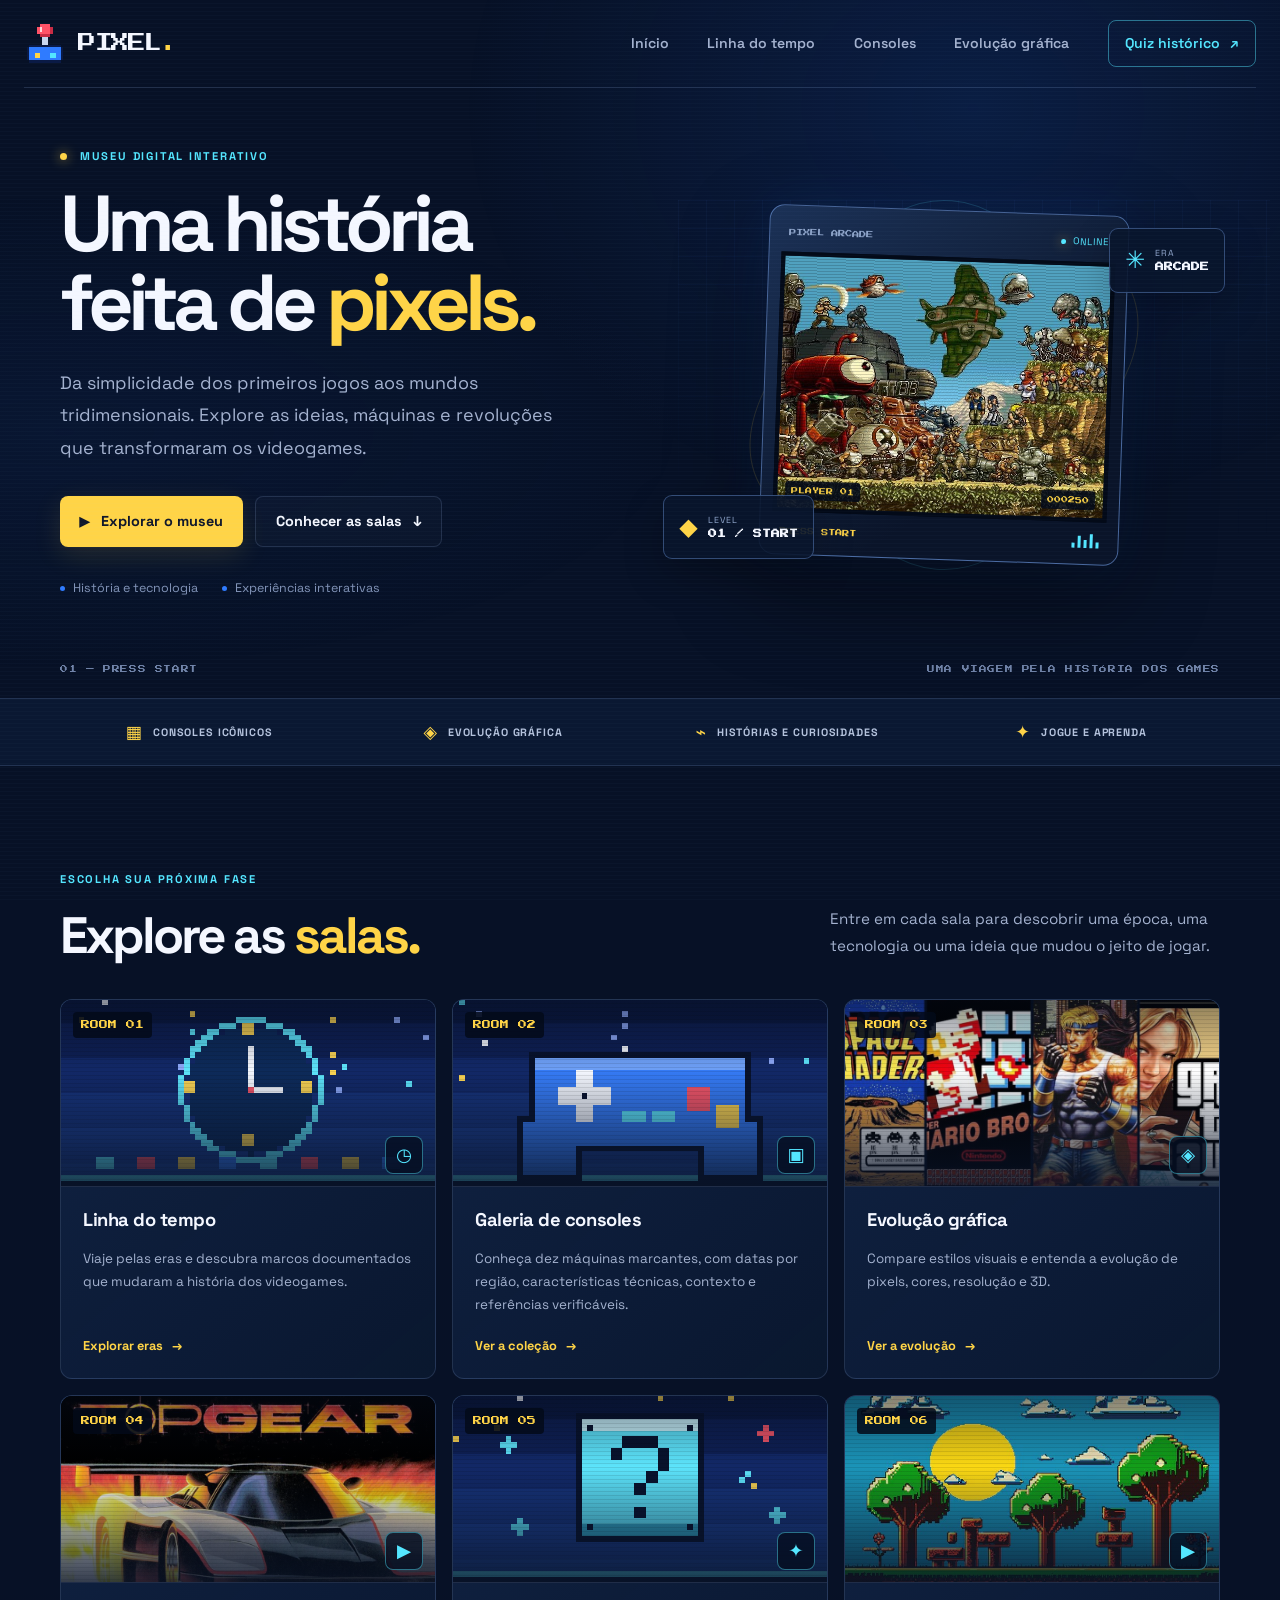
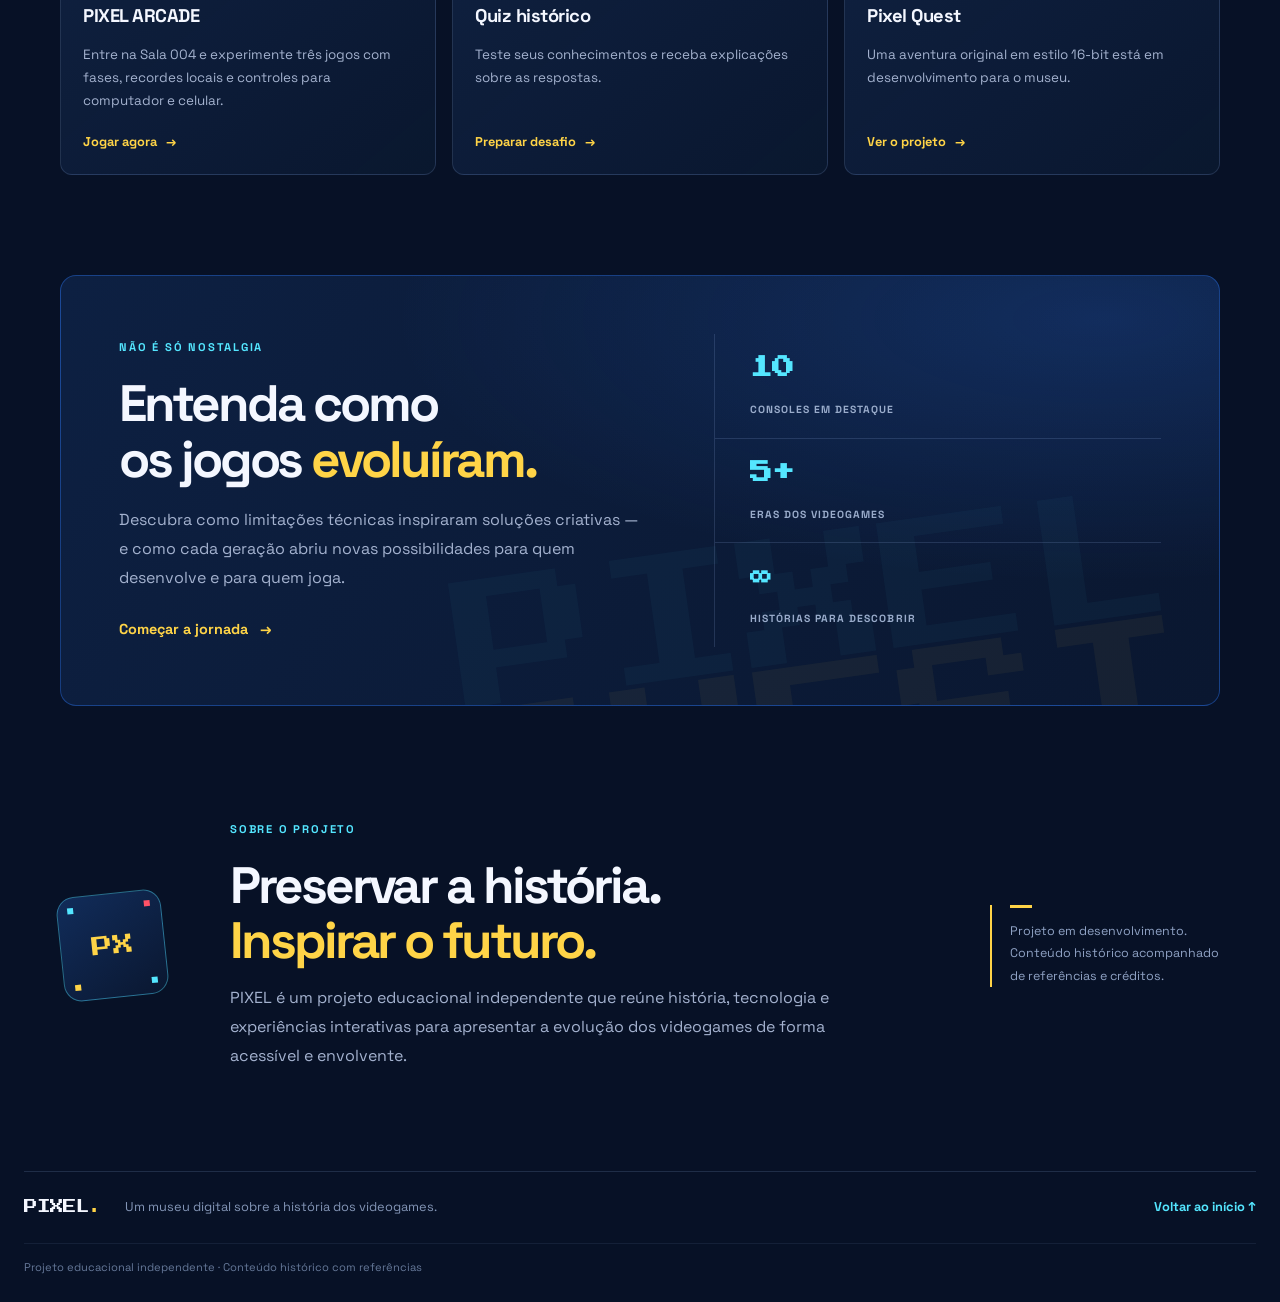
==== index.html @ b28090f2 "versão inicial do PIXEL Arcade" ====
<!doctype html>
<html lang="pt-BR">
<head>
  <meta charset="utf-8">
  <meta name="viewport" content="width=device-width, initial-scale=1">
  <meta name="theme-color" content="#071126">
  <meta name="description" content="PIXEL — um museu interativo sobre a história dos videogames. Explore eras, consoles e revoluções tecnológicas.">
  <title>PIXEL — Museu Interativo dos Videogames</title>
  <link rel="preconnect" href="https://fonts.googleapis.com">
  <link rel="preconnect" href="https://fonts.gstatic.com" crossorigin>
  <link href="https://fonts.googleapis.com/css2?family=Press+Start+2P&family=Space+Grotesk:wght@400;500;600;700&display=swap" rel="stylesheet">
  <link rel="icon" type="image/svg+xml" href="./assets/logo.svg">
  <link rel="stylesheet" href="./css/main.css">
  <script type="module" src="./js/app.js"></script>
</head>
<body>
  <a class="skip-link" href="#conteudo">Pular para o conteúdo</a>
  <div class="scanlines" aria-hidden="true"></div>
  <header class="site-header">
    <a class="brand" href="#/" aria-label="PIXEL, início">
      <img class="brand-mark" src="./assets/logo.svg" alt="" width="42" height="39" aria-hidden="true">
      <span class="brand-word">PIXEL<span class="brand-period">.</span></span>
    </a>
    <button class="menu-toggle" type="button" aria-expanded="false" aria-controls="primary-nav">
      <span class="sr-only">Abrir menu</span><span></span><span></span><span></span>
    </button>
    <nav class="primary-nav" id="primary-nav" aria-label="Navegação principal">
      <a href="#/">Início</a>
      <a href="#/sala/linha-do-tempo">Linha do tempo</a>
      <a href="#/sala/consoles">Consoles</a>
      <a href="#/sala/evolucao-grafica">Evolução gráfica</a>
      <a class="nav-cta" href="#/sala/quiz">Quiz histórico <span aria-hidden="true">↗</span></a>
    </nav>
  </header>
  <main id="conteudo" tabindex="-1">
    <div id="app-view" aria-live="polite">
      <p class="loading-message section-shell">Carregando o museu…</p>
    </div>
  </main>
  <footer class="site-footer">
    <a class="footer-brand" href="#/">PIXEL<span>.</span></a>
    <p>Um museu digital sobre a história dos videogames.</p>
    <a href="#/" class="back-top">Voltar ao início ↑</a>
    <small>Projeto educacional independente · Conteúdo histórico com referências</small>
  </footer>
</body>
</html>
---- css/main.css ----
@import url("https://fonts.googleapis.com/css2?family=Press+Start+2P&family=Space+Grotesk:wght@400;500;600;700&display=swap");

:root {
  color-scheme: dark;
  --bg: #071126;
  --bg-soft: #0b1933;
  --panel: #101f3d;
  --panel-light: #14294b;
  --text: #f4f7ff;
  --muted: #a4b2cf;
  --blue: #2f7bff;
  --cyan: #54e6ff;
  --yellow: #ffd447;
  --red: #ff5267;
  --line: rgba(156, 184, 236, .17);
  --font-body: "Space Grotesk", system-ui, sans-serif;
  --font-pixel: "Press Start 2P", monospace;
  --shell: 1160px;
}
* { box-sizing: border-box; }
html { scroll-behavior: smooth; scroll-padding-top: 100px; }
body {
  margin: 0; background: var(--bg); color: var(--text); font-family: var(--font-body);
  line-height: 1.6; overflow-x: hidden;
}
body::before {
  content: ""; position: fixed; inset: 0; z-index: -2; pointer-events: none;
  background: radial-gradient(ellipse at 76% 12%, rgba(27, 86, 199, .18), transparent 37%),
              radial-gradient(ellipse at 5% 48%, rgba(20, 60, 139, .12), transparent 36%);
}
a { color: inherit; text-decoration: none; }
button { font: inherit; }
button, a { -webkit-tap-highlight-color: transparent; }
a:focus-visible, button:focus-visible { outline: 3px solid var(--yellow); outline-offset: 4px; }
::selection { background: var(--yellow); color: var(--bg); }
.sr-only { position: absolute; width: 1px; height: 1px; padding: 0; margin: -1px; overflow: hidden; clip: rect(0,0,0,0); white-space: nowrap; border: 0; }
.skip-link { position: absolute; left: 1rem; top: -5rem; z-index: 100; background: var(--yellow); color: #071126; padding: .7rem 1rem; border-radius: .5rem; font-weight: 700; }
.skip-link:focus { top: 1rem; }
.scanlines { position: fixed; inset: 0; z-index: 10; pointer-events: none; opacity: .045; background: repeating-linear-gradient(to bottom, transparent 0 3px, #a8d5ff 4px); }
.section-shell { width: min(var(--shell), calc(100% - 48px)); margin-inline: auto; }
.site-header {
  width: min(1280px, calc(100% - 48px)); margin: 0 auto; height: 88px; display: flex; align-items: center;
  justify-content: space-between; gap: 2rem; border-bottom: 1px solid var(--line); position: relative; z-index: 20;
}
.brand { display: inline-flex; align-items: center; gap: 12px; flex-shrink: 0; }
.brand-word, .footer-brand { font-family: var(--font-pixel); font-size: 1.12rem; letter-spacing: -.08em; }
.brand-period, .footer-brand span { color: var(--yellow); }
.brand-mark { width: 42px; height: auto; image-rendering: pixelated; flex-shrink: 0; }
.primary-nav { display: flex; align-items: center; gap: clamp(1.1rem, 3vw, 2.6rem); font-size: .88rem; font-weight: 600; color: var(--muted); }
.primary-nav a { transition: color .2s ease; }
.primary-nav a:hover { color: var(--text); }
.primary-nav .nav-cta { padding: .72rem 1rem; border: 1px solid rgba(84,230,255,.45); border-radius: 8px; color: var(--cyan); }
.nav-cta span { margin-left: .4rem; }
.menu-toggle { display: none; background: transparent; border: 1px solid var(--line); border-radius: 8px; padding: 10px; color: white; }
.menu-toggle span:not(.sr-only) { display: block; width: 21px; height: 2px; margin: 4px; background: currentColor; }

.hero { min-height: 610px; display: grid; grid-template-columns: 1.02fr .98fr; align-items: center; gap: 2rem; padding-top: 56px; position: relative; }
.hero-copy { position: relative; z-index: 2; padding-bottom: 24px; }
.eyebrow { margin: 0 0 1.2rem; color: var(--cyan); font-size: .7rem; font-weight: 700; letter-spacing: .16em; }
.status-dot, .art-live i { display: inline-block; width: 7px; height: 7px; border-radius: 50%; background: var(--yellow); box-shadow: 0 0 12px rgba(255,212,71,.7); margin-right: 8px; }
h1, h2, p { margin-top: 0; }
h1 { font-size: clamp(3.1rem, 6.2vw, 5.7rem); letter-spacing: -.075em; line-height: .99; margin-bottom: 1.55rem; font-weight: 700; }
.accent-text { color: var(--yellow); }
.hero-description { max-width: 510px; color: var(--muted); font-size: clamp(1rem, 1.4vw, 1.12rem); line-height: 1.8; margin-bottom: 2rem; }
.hero-actions { display: flex; flex-wrap: wrap; gap: .8rem; }
.button { display: inline-flex; align-items: center; justify-content: center; gap: .7rem; min-height: 49px; padding: .8rem 1.2rem; border-radius: 8px; font-size: .9rem; font-weight: 700; transition: transform .2s ease, background .2s ease, border-color .2s ease; }
.button:hover { transform: translateY(-2px); }
.button-primary { background: var(--yellow); color: #10172b; box-shadow: 0 8px 28px rgba(255,212,71,.12); }
.button-primary:hover { background: #ffe47e; }
.button-quiet { border: 1px solid var(--line); color: var(--text); background: rgba(255,255,255,.02); }
.button-quiet:hover { border-color: rgba(84,230,255,.5); }
.hero-meta { display: flex; flex-wrap: wrap; gap: 1.5rem; margin-top: 2rem; color: #8294b8; font-size: .78rem; }
.hero-meta span { display: inline-flex; align-items: center; gap: .5rem; }
.hero-meta i { width: 5px; height: 5px; border-radius: 50%; background: var(--blue); }
.hero-art { min-height: 440px; display: grid; place-items: center; position: relative; isolation: isolate; }
.hero-grid { position: absolute; inset: 8% -9% 0 2%; z-index: -1; opacity: .24; background-image: linear-gradient(rgba(69,117,198,.28) 1px, transparent 1px), linear-gradient(90deg, rgba(69,117,198,.28) 1px, transparent 1px); background-size: 28px 28px; mask-image: linear-gradient(to bottom, black, transparent 88%); }
.art-orbit { position: absolute; width: 370px; height: 370px; border: 1px solid rgba(84,230,255,.19); border-radius: 50%; }
.orbit-one { transform: scaleX(.72) rotate(25deg); }
.orbit-two { width: 420px; height: 250px; border-color: rgba(255,212,71,.17); transform: rotate(-28deg); }
.art-panel { width: min(360px, 78%); position: relative; z-index: 2; padding: 12px; background: linear-gradient(145deg, #1b3156, #0a1429 70%); border: 1px solid rgba(130,177,255,.5); border-radius: 15px; box-shadow: 0 35px 90px rgba(0,0,0,.45), 0 0 55px rgba(47,123,255,.13); transform: rotate(2deg); }
.art-panel-top, .art-panel-bottom { display: flex; align-items: center; justify-content: space-between; padding: 7px 7px 12px; color: #91a7cc; font-family: var(--font-pixel); font-size: .45rem; }
.art-live { color: var(--cyan); font-family: var(--font-body); font-size: .6rem; letter-spacing: .1em; }
.art-live i { width: 5px; height: 5px; margin-right: 4px; background: var(--cyan); }
.art-screen { height: 260px; overflow: hidden; position: relative; background: linear-gradient(#123a78 0%, #2055a3 55%, #f05a68 56%, #f9ad55 100%); border: 4px solid #030a18; image-rendering: pixelated; }
.pixel-sun { position: absolute; top: 29px; right: 42px; width: 58px; height: 58px; background: var(--yellow); box-shadow: 0 0 32px rgba(255,212,71,.4); }
.pixel-star { position: absolute; top: 22px; left: 40px; color: white; font-size: 27px; text-shadow: 0 0 14px white; }
.pixel-mountain { position: absolute; bottom: 38px; width: 0; height: 0; border-left: 130px solid transparent; border-right: 130px solid transparent; border-bottom: 155px solid #0b2c63; }
.mountain-back { right: -40px; border-bottom-color: #214a87; transform: scale(1.25); }
.mountain-front { left: -58px; bottom: 20px; border-bottom-color: #0b2a5d; }
.pixel-ground { position: absolute; bottom: 0; left: 0; right: 0; height: 40px; background: repeating-linear-gradient(90deg, #4bd4a0 0 18px, #1ca979 18px 36px); border-top: 6px solid #b7f66b; }
.pixel-character { position: absolute; bottom: 40px; left: 44%; width: 37px; height: 44px; background: var(--cyan); box-shadow: 0 0 22px rgba(84,230,255,.45); image-rendering: pixelated; }
.pixel-character b { position: absolute; display: block; width: 10px; height: 10px; background: #f5f8ff; }
.pixel-character b:nth-child(1) { top: 7px; right: -4px; }
.pixel-character b:nth-child(2) { top: 7px; right: 1px; background: #08152d; width: 4px; height: 7px; }
.pixel-character b:nth-child(3) { bottom: -7px; left: 0; width: 13px; height: 9px; background: var(--yellow); }
.pixel-character b:nth-child(4) { bottom: -7px; right: -5px; width: 16px; height: 9px; background: var(--yellow); }
.pixel-character b:nth-child(5) { top: 17px; left: -7px; width: 9px; height: 6px; background: #2f7bff; }
.pixel-character b:nth-child(6) { top: 24px; right: -7px; width: 9px; height: 6px; background: #2f7bff; }
.screen-label, .screen-score { position: absolute; bottom: 8px; color: #08152d; font-family: var(--font-pixel); font-size: .43rem; z-index: 2; }
.screen-label { left: 8px; } .screen-score { right: 8px; }
.art-panel-bottom { padding: 12px 7px 4px; color: var(--yellow); }
.equalizer { display: flex; gap: 3px; align-items: end; height: 14px; }
.equalizer i { width: 3px; background: var(--cyan); height: 5px; }
.equalizer i:nth-child(2) { height: 12px; } .equalizer i:nth-child(3) { height: 8px; } .equalizer i:nth-child(4) { height: 14px; } .equalizer i:nth-child(5) { height: 6px; }
.floating-chip { position: absolute; display: flex; align-items: center; gap: 10px; padding: 12px 15px; background: rgba(9,22,45,.9); border: 1px solid rgba(130,177,255,.35); border-radius: 9px; box-shadow: 0 15px 40px rgba(0,0,0,.24); z-index: 3; }
.chip-top { top: 63px; right: -5px; } .chip-bottom { bottom: 46px; left: -4px; }
.chip-icon { font-size: 1.5rem; color: var(--cyan); }
.chip-icon.yellow { color: var(--yellow); }
.floating-chip small, .floating-chip strong { display: block; line-height: 1.5; }
.floating-chip small { font-size: .55rem; color: #91a7cc; letter-spacing: .12em; }
.floating-chip strong { font-family: var(--font-pixel); font-size: .55rem; }
.hero-bottom-label { grid-column: 1 / -1; display: flex; justify-content: space-between; padding: 0 0 19px; color: #7184a9; font-family: var(--font-pixel); font-size: .48rem; letter-spacing: .08em; }

.intro-strip { display: grid; grid-template-columns: repeat(4, 1fr); border-block: 1px solid var(--line); background: rgba(13,29,56,.68); padding: 19px max(24px, calc((100% - var(--shell)) / 2)); gap: 1rem; }
.intro-strip > div { display: flex; align-items: center; justify-content: center; gap: 10px; color: #b5c3dd; font-size: .67rem; font-weight: 700; letter-spacing: .08em; }
.strip-icon { color: var(--yellow); font-size: 1.1rem; }

.rooms-section { padding-block: 105px 80px; }
.section-heading { display: flex; justify-content: space-between; align-items: end; gap: 2rem; margin-bottom: 35px; }
.section-heading h2, .journey-copy h2, .about-copy h2 { font-size: clamp(2rem, 4vw, 3.4rem); line-height: 1.08; letter-spacing: -.06em; margin: 0; }
.section-lead { max-width: 390px; margin: 0 0 4px; color: var(--muted); font-size: .95rem; line-height: 1.75; }
.room-grid { display: grid; grid-template-columns: repeat(3, 1fr); gap: 16px; }
.room-card { min-height: 225px; padding: 22px; border-radius: 12px; border: 1px solid var(--line); background: linear-gradient(140deg, rgba(17,36,70,.96), rgba(10,24,47,.94)); position: relative; overflow: hidden; transition: transform .25s ease, border-color .25s ease, background .25s ease; }
.room-card:hover { transform: translateY(-5px); border-color: rgba(84,230,255,.45); background: linear-gradient(140deg, rgba(21,47,91,.98), rgba(10,24,47,.94)); }
.room-card::after { content: ""; position: absolute; width: 130px; height: 130px; right: -25px; bottom: -35px; border: 1px solid rgba(84,230,255,.12); transform: rotate(45deg); box-shadow: 0 0 0 15px rgba(84,230,255,.025), 0 0 0 30px rgba(84,230,255,.02); }
.room-top { display: flex; align-items: start; justify-content: space-between; margin-bottom: 23px; }
.room-icon { width: 47px; height: 47px; display: grid; place-items: center; border-radius: 10px; background: rgba(47,123,255,.15); color: var(--cyan); font-size: 1.5rem; }
.room-number { font-family: var(--font-pixel); font-size: .55rem; color: #7184a9; }
.room-card h3 { margin: 0 0 7px; font-size: 1.15rem; letter-spacing: -.025em; }
.room-card p { margin: 0; max-width: 270px; color: var(--muted); font-size: .84rem; line-height: 1.7; }
.room-enter { display: inline-flex; align-items: center; gap: .55rem; margin-top: 17px; color: var(--yellow); font-size: .8rem; font-weight: 700; }
.loading-message, .error-message { color: var(--muted); padding: 20px; }

.journey-section { padding-block: 20px 100px; }
.journey-card { min-height: 350px; display: grid; grid-template-columns: 1.1fr .9fr; align-items: center; gap: 3rem; position: relative; overflow: hidden; padding: clamp(28px, 5vw, 58px); border: 1px solid rgba(47,123,255,.38); border-radius: 16px; background: radial-gradient(ellipse at 90% 10%, rgba(47,123,255,.2), transparent 48%), linear-gradient(125deg, #0d2042, #0a1730); }
.journey-copy { position: relative; z-index: 1; }
.journey-copy > p:not(.eyebrow) { color: var(--muted); max-width: 520px; margin: 1.2rem 0 1.5rem; line-height: 1.8; }
.text-link { color: var(--yellow); font-weight: 700; font-size: .9rem; }
.text-link span { margin-left: 8px; }
.journey-stats { display: grid; gap: 0; border-left: 1px solid var(--line); position: relative; z-index: 1; }
.journey-stats div { padding: 17px 0 17px 35px; border-bottom: 1px solid var(--line); }
.journey-stats div:last-child { border-bottom: 0; }
.journey-stats strong { display: block; font-family: var(--font-pixel); color: var(--cyan); font-size: 1.4rem; margin-bottom: 8px; }
.journey-stats span { color: #9aaccb; font-size: .65rem; letter-spacing: .1em; font-weight: 700; }
.journey-decoration { position: absolute; right: 3%; bottom: -22%; font-family: var(--font-pixel); font-size: clamp(4rem, 12vw, 9rem); line-height: .9; color: rgba(84,230,255,.035); transform: rotate(-8deg); pointer-events: none; }
.journey-decoration span { color: rgba(255,212,71,.05); }

.about-section { display: grid; grid-template-columns: 130px 1fr 230px; align-items: center; gap: 2.5rem; padding-block: 15px 100px; }
.about-symbol { width: 105px; height: 105px; display: grid; place-items: center; position: relative; border: 1px solid rgba(84,230,255,.4); border-radius: 18px; background: linear-gradient(145deg, #112c5a, #0a1730); transform: rotate(-6deg); }
.about-symbol span { font-family: var(--font-pixel); font-size: 1.3rem; color: var(--yellow); }
.about-symbol i { position: absolute; width: 6px; height: 6px; background: var(--cyan); }
.about-symbol i:nth-of-type(1) { top: 10px; left: 10px; }.about-symbol i:nth-of-type(2) { top: 10px; right: 10px; background: var(--red); }.about-symbol i:nth-of-type(3) { bottom: 10px; left: 10px; background: var(--yellow); }.about-symbol i:nth-of-type(4) { bottom: 10px; right: 10px; }
.about-copy p:not(.eyebrow) { max-width: 640px; color: var(--muted); margin: 1rem 0 0; line-height: 1.8; }
.about-note { border-left: 2px solid var(--yellow); padding-left: 18px; color: #8fa2c4; font-size: .78rem; line-height: 1.8; }
.about-note p { margin: 0; }.note-line { display: block; width: 22px; height: 3px; background: var(--yellow); margin-bottom: 12px; }

.site-footer { width: min(1280px, calc(100% - 48px)); margin: 0 auto; min-height: 110px; border-top: 1px solid var(--line); display: grid; grid-template-columns: auto 1fr auto; align-items: center; gap: 1.5rem; padding-block: 25px; }
.footer-brand { font-size: .85rem; }
.site-footer p { margin: 0; color: #8395b6; font-size: .8rem; }
.back-top { color: var(--cyan); font-size: .8rem; font-weight: 700; }
.site-footer small { grid-column: 1 / -1; color: #657898; font-size: .7rem; border-top: 1px solid rgba(156,184,236,.09); padding-top: 15px; }

@media (max-width: 900px) {
  .hero { grid-template-columns: 1fr .85fr; gap: .5rem; min-height: 570px; }
  h1 { font-size: clamp(3rem, 7vw, 4.5rem); }
  .art-panel { width: min(330px, 88%); }
  .art-screen { height: 230px; }
  .floating-chip { padding: 9px 11px; }
  .chip-top { right: -10px; } .chip-bottom { left: -10px; }
  .intro-strip { grid-template-columns: repeat(2, 1fr); row-gap: 1.2rem; }
  .room-grid { grid-template-columns: repeat(2, 1fr); }
  .about-section { grid-template-columns: 100px 1fr; gap: 1.5rem; }
  .about-symbol { width: 85px; height: 85px; }
  .about-note { grid-column: 2; }
}
@media (max-width: 680px) {
  .section-shell, .site-header, .site-footer { width: min(100% - 32px, var(--shell)); }
  .site-header { height: 72px; }
  .brand-word { font-size: .95rem; }
  .menu-toggle { display: block; cursor: pointer; }
  .primary-nav { display: none; position: absolute; top: calc(100% - 1px); left: 0; right: 0; padding: 18px; border: 1px solid var(--line); border-radius: 0 0 12px 12px; background: #09162d; flex-direction: column; align-items: stretch; gap: 0; box-shadow: 0 20px 35px rgba(0,0,0,.35); }
  .primary-nav.is-open { display: flex; }
  .primary-nav a { padding: 12px 8px; }
  .primary-nav .nav-cta { margin-top: 8px; text-align: center; }
  .hero { grid-template-columns: 1fr; padding-top: 54px; gap: 0; }
  .hero-copy { padding-bottom: 0; }
  h1 { font-size: clamp(3.05rem, 14vw, 4.7rem); }
  .hero-description { font-size: .98rem; }
  .hero-art { min-height: 365px; margin-top: 10px; }
  .art-panel { width: min(330px, 76%); }
  .art-screen { height: 225px; }
  .art-orbit { width: 290px; height: 290px; }
  .orbit-two { width: 330px; height: 210px; }
  .chip-top { top: 28px; right: 0; } .chip-bottom { bottom: 18px; left: 0; }
  .hero-bottom-label { padding-top: 5px; gap: 1rem; font-size: .38rem; }
  .hero-bottom-label span:last-child { text-align: right; }
  .intro-strip { padding: 18px 16px; gap: 1rem .5rem; }
  .intro-strip > div { justify-content: flex-start; font-size: .55rem; gap: 7px; }
  .strip-icon { font-size: .9rem; }
  .rooms-section { padding-block: 72px 60px; }
  .section-heading { display: block; }
  .section-lead { margin-top: 18px; }
  .room-grid { grid-template-columns: 1fr; gap: 12px; }
  .room-card { min-height: 195px; padding: 20px; }
  .journey-section { padding-bottom: 72px; }
  .journey-card { grid-template-columns: 1fr; gap: 1.5rem; padding: 28px 22px; }
  .journey-stats { border-left: 0; border-top: 1px solid var(--line); }
  .journey-stats div { padding: 15px 0; }
  .journey-stats strong { font-size: 1.2rem; }
  .about-section { grid-template-columns: 1fr; padding-bottom: 65px; gap: 1.5rem; }
  .about-symbol { width: 75px; height: 75px; }
  .about-note { grid-column: auto; }
  .site-footer { grid-template-columns: 1fr auto; gap: 12px; }
  .site-footer p { grid-column: 1 / -1; grid-row: 2; }
  .back-top { grid-column: 2; grid-row: 1; }
  .site-footer small { grid-row: 3; }
}
@media (prefers-reduced-motion: reduce) {
  *, *::before, *::after { scroll-behavior: auto !important; animation-duration: .01ms !important; animation-iteration-count: 1 !important; transition-duration: .01ms !important; }
}


/* Etapa 2 — rotas, fichas de sala e linha do tempo interativa */
main:focus { outline: none; }
.room-page, .timeline-page { min-height: 58vh; padding-top: 42px; padding-bottom: 95px; }
.back-link { display: inline-block; color: var(--cyan); font-size: .84rem; font-weight: 700; margin-bottom: 38px; }
.back-link:hover { color: var(--yellow); }
.room-page-heading { display: grid; grid-template-columns: 1fr .8fr; align-items: end; gap: 2rem; margin-bottom: 36px; }
.room-page-heading h1, .timeline-heading h1 { margin: 12px 0 0; font-size: clamp(2.7rem, 6vw, 5rem); line-height: 1.05; letter-spacing: -.07em; }
.room-page-heading > p { margin: 0 0 7px; color: var(--muted); line-height: 1.8; }
.room-page-icon { display: inline-grid; place-items: center; width: 58px; height: 58px; border: 1px solid rgba(84,230,255,.4); border-radius: 12px; color: var(--cyan); background: rgba(47,123,255,.12); font-size: 1.8rem; }
.room-content-panel { padding: clamp(24px, 4vw, 42px); background: linear-gradient(135deg, rgba(17,36,70,.96), rgba(10,24,47,.94)); border: 1px solid var(--line); border-radius: 16px; }
.room-content-panel h2 { max-width: 700px; font-size: clamp(1.5rem, 3vw, 2.5rem); line-height: 1.2; letter-spacing: -.04em; }
.room-content-panel > p:not(.eyebrow) { max-width: 800px; color: var(--muted); line-height: 1.8; }
.feature-list { display: grid; gap: .7rem; padding-left: 1.3rem; color: #d4def1; }
.feature-list li::marker { color: var(--yellow); }
.notice-box, .timeline-note { border-left: 3px solid var(--yellow); background: rgba(255,212,71,.055); padding: 16px 19px; margin: 26px 0; border-radius: 0 8px 8px 0; }
.notice-box strong, .timeline-note strong { color: var(--yellow); }
.notice-box p, .timeline-note p { color: #b9c7df; margin: 5px 0 0; font-size: .9rem; line-height: 1.75; }
.timeline-heading { display: grid; grid-template-columns: 1fr auto; align-items: center; gap: 2rem; }
.timeline-heading .hero-description { margin: 22px 0 0; }
.timeline-badge { padding: 20px 24px; border: 1px solid rgba(84,230,255,.35); border-radius: 12px; background: rgba(47,123,255,.08); min-width: 155px; text-align: center; }
.timeline-badge span, .timeline-badge small { display: block; color: var(--cyan); font-family: var(--font-pixel); font-size: .48rem; letter-spacing: .08em; }
.timeline-badge strong { display: block; margin: 16px 0; font-family: var(--font-pixel); line-height: 1.65; font-size: 1rem; }
.timeline-badge small { color: #8ea2c5; font-size: .37rem; }
.timeline-note { margin-top: 30px; }
.timeline-controls { margin: 38px 0 24px; display: grid; gap: 14px; }
.timeline-controls > span { font-size: .65rem; color: #8ea2c5; letter-spacing: .13em; font-weight: 700; }
.filter-list { display: flex; flex-wrap: wrap; gap: 8px; }
.filter-chip { cursor: pointer; border: 1px solid var(--line); border-radius: 999px; padding: 9px 14px; color: #b9c7df; background: #0b1933; font: 600 .78rem var(--font-body); transition: border-color .2s, color .2s, background .2s; }
.filter-chip:hover, .filter-chip.is-active { border-color: var(--cyan); color: var(--bg); background: var(--cyan); }
.timeline-list { position: relative; display: grid; gap: 14px; }
.timeline-list::before { content: ""; position: absolute; top: 10px; bottom: 10px; left: 91px; width: 1px; background: linear-gradient(var(--cyan), rgba(84,230,255,.08)); }
.timeline-card { display: grid; grid-template-columns: 72px 38px 1fr; gap: 0 12px; position: relative; }
.timeline-card[hidden] { display: none; }
.timeline-year { padding-top: 23px; color: var(--yellow); font-family: var(--font-pixel); font-size: .54rem; line-height: 1.7; text-align: right; }
.timeline-marker { position: relative; z-index: 1; justify-self: center; margin-top: 26px; width: 13px; height: 13px; border: 3px solid var(--bg); border-radius: 50%; background: var(--cyan); box-shadow: 0 0 0 1px var(--cyan), 0 0 18px rgba(84,230,255,.3); }
.timeline-card-body { min-width: 0; padding: 19px 22px; border: 1px solid var(--line); border-radius: 11px; background: rgba(12,27,53,.85); }
.timeline-card-top { display: flex; flex-wrap: wrap; justify-content: space-between; align-items: center; gap: 8px; margin-bottom: 9px; }
.timeline-tag { color: var(--cyan); text-transform: uppercase; letter-spacing: .1em; font-size: .6rem; font-weight: 700; }
.source-status { color: #9eacc4; font-size: .66rem; }
.timeline-card h3 { margin: 0 0 8px; font-size: 1.2rem; letter-spacing: -.03em; }
.timeline-card-body > p { margin: 0; color: var(--muted); font-size: .88rem; line-height: 1.75; }
.detail-toggle { margin-top: 15px; padding: 0; border: 0; background: transparent; color: var(--yellow); font: 700 .8rem var(--font-body); cursor: pointer; }
.detail-toggle span { margin-left: 7px; }
.timeline-detail { margin-top: 18px; padding-top: 18px; border-top: 1px solid var(--line); }
.timeline-detail > p { color: #bdcbe2; font-size: .86rem; line-height: 1.8; }
.timeline-detail .date-note { padding: 12px; background: rgba(47,123,255,.08); border-radius: 8px; }
.date-note strong { color: var(--cyan); }
.source-list { display: grid; gap: 8px; margin-top: 14px; }
.source-list > strong { font-size: .75rem; color: #9eacc4; }
.source-list a { color: var(--cyan); font-size: .8rem; text-decoration: underline; text-underline-offset: 3px; overflow-wrap: anywhere; }
.source-list a:hover { color: var(--yellow); }
.timeline-end-note { color: #8395b6; font-size: .8rem; line-height: 1.7; margin-top: 24px; }
@media (max-width: 680px) {
  .room-page, .timeline-page { padding-top: 28px; padding-bottom: 65px; }
  .back-link { margin-bottom: 28px; }
  .room-page-heading, .timeline-heading { grid-template-columns: 1fr; gap: 1.3rem; }
  .timeline-badge { justify-self: start; display: grid; grid-template-columns: auto auto; align-items: center; gap: 12px; padding: 12px 16px; text-align: left; }
  .timeline-badge strong { margin: 0; font-size: .8rem; }
  .timeline-badge small { grid-column: 1 / -1; }
  .timeline-list::before { left: 53px; }
  .timeline-card { grid-template-columns: 42px 22px 1fr; gap: 0 6px; }
  .timeline-year { font-size: .42rem; overflow-wrap: anywhere; padding-top: 18px; }
  .timeline-marker { width: 10px; height: 10px; margin-top: 23px; }
  .timeline-card-body { padding: 15px; }
  .timeline-card h3 { font-size: 1rem; }
  .source-status { font-size: .61rem; }
}

/* ETAPA 3 — GALERIA DE CONSOLES */
.console-room .room-page-heading { margin-bottom: 24px; }
.console-toolbar { display: flex; align-items: center; gap: 16px; margin: 24px 0 20px; padding: 16px; border: 1px solid var(--line); border-radius: 12px; background: rgba(12,27,53,.72); }
.console-search-label { color: var(--text); font-weight: 700; }
.console-search { width: min(440px, 100%); padding: 12px 14px; border: 1px solid var(--line); border-radius: 8px; outline: none; background: var(--panel); color: var(--text); font: inherit; }
.console-search:focus { border-color: var(--accent); box-shadow: 0 0 0 3px rgba(56,189,248,.15); }
.console-count { margin-left: auto; color: var(--muted); font-size: .9rem; white-space: nowrap; }
.console-count strong { color: var(--accent); }
.console-grid { display: grid; grid-template-columns: repeat(3, minmax(0,1fr)); gap: 18px; }
.console-card { min-width: 0; overflow: hidden; border: 1px solid var(--line); border-radius: 13px; background: rgba(12,27,53,.86); transition: transform .2s ease, border-color .2s ease; }
.console-card:hover { transform: translateY(-3px); border-color: rgba(56,189,248,.6); }
.console-card[hidden] { display: none; }
.console-art { position: relative; display: grid; min-height: 175px; place-items: center; overflow: hidden; background: linear-gradient(135deg,#0d203c,#122c4c 65%,#10182c); }
.console-art::before { content:""; position:absolute; inset:0; opacity:.25; background-image:linear-gradient(rgba(91,154,204,.25) 1px,transparent 1px),linear-gradient(90deg,rgba(91,154,204,.25) 1px,transparent 1px); background-size:18px 18px; }
.console-art-1 { background: linear-gradient(135deg,#14263b,#26364b); }
.console-art-2 { background: linear-gradient(135deg,#152342,#173a50); }
.console-art-3 { background: linear-gradient(135deg,#1d253f,#25344c); }
.console-art-4 { background: linear-gradient(135deg,#112b41,#1d3547); }
.console-art-label,.console-art-year { position:absolute; z-index:1; color:#82a8c9; font-size:.62rem; font-weight:800; letter-spacing:.14em; }
.console-art-label { top:13px; left:15px; }
.console-art-year { right:15px; bottom:10px; font-size:1rem; color:#f5c451; }
.console-silhouette { position:relative; z-index:1; width:145px; height:60px; border:3px solid #8ca6bb; border-radius:8px; background:#33475b; box-shadow:0 12px 24px #050b16a8; transform:perspective(220px) rotateX(5deg); }
.console-silhouette::before { content:""; position:absolute; left:14px; top:14px; width:35px; height:12px; border-radius:3px; background:#142237; box-shadow:48px 0 #142237; }
.console-silhouette::after { content:""; position:absolute; right:12px; bottom:10px; width:8px; height:8px; border-radius:50%; background:#f5c451; box-shadow:-15px 0 #df5b63; }
.console-silhouette i,.console-silhouette b,.console-silhouette em { position:absolute; display:block; }
.console-silhouette i { left:14px; bottom:8px; width:18px; height:4px; background:#111d2e; }
.console-silhouette b { left:20px; bottom:13px; width:4px; height:14px; background:#111d2e; }
.console-silhouette em { right:13px; top:-12px; width:22px; height:9px; border:2px solid #8ca6bb; border-radius:4px 4px 0 0; background:#33475b; }
.silhouette-game-boy { width:72px; height:112px; border-radius:10px; }
.silhouette-game-boy::before { left:12px; top:13px; width:42px; height:32px; box-shadow:none; background:#9eae8b; border:3px solid #152237; }
.silhouette-game-boy::after { left:13px; right:auto; bottom:17px; width:14px; height:14px; background:#172237; box-shadow:28px 0 #d65a6b; }
.silhouette-game-boy i { left:15px; bottom:14px; width:8px; height:8px; border-radius:50%; }
.silhouette-game-boy b { left:18px; bottom:8px; width:3px; height:18px; transform:rotate(90deg); }
.silhouette-switch { width:142px; height:66px; border-radius:8px; background:#2e4053; }
.silhouette-switch::before { left:35px; top:7px; width:70px; height:46px; border:2px solid #9cb4c7; background:#142338; box-shadow:none; }
.silhouette-switch::after { right:6px; bottom:24px; width:7px; height:7px; background:#e65d77; box-shadow:-125px 0 #54c4d9; }
.console-card-copy { padding:18px; }
.console-card-copy .eyebrow { margin-bottom:8px; font-size:.67rem; }
.console-card-copy h2 { margin:0 0 5px; font-size:1.2rem; line-height:1.3; }
.console-card-copy > p:not(.eyebrow) { margin:0 0 16px; color:var(--muted); font-size:.9rem; }
.console-open { width:100%; justify-content:space-between; cursor:pointer; }
.console-empty { padding:30px; text-align:center; color:var(--muted); }
.console-method-note { margin-top:24px; }
.console-dialog { width:min(780px, calc(100% - 24px)); max-height:88vh; margin:auto; padding:0; overflow:auto; border:1px solid var(--line); border-radius:16px; background:#09172b; color:var(--text); box-shadow:0 24px 90px #0009; }
.console-dialog::backdrop { background:rgba(2,8,18,.82); backdrop-filter:blur(5px); }
.console-dialog-inner { position:relative; padding:clamp(22px,4vw,38px); }
.console-dialog-close { position:sticky; float:right; top:0; width:38px; height:38px; margin:-7px -7px 8px 12px; border:1px solid var(--line); border-radius:9px; background:#142741; color:var(--text); font-size:1.6rem; cursor:pointer; }
.console-dialog h2 { margin:5px 45px 6px 0; font-size:clamp(1.7rem,4vw,2.4rem); line-height:1.15; }
.console-detail-meta { color:var(--muted); }
.detail-section { margin-top:25px; }
.detail-section h3 { margin-bottom:10px; color:var(--accent); font-size:1rem; }
.detail-section > p { color:var(--muted); line-height:1.75; }
.region-date-list,.game-list,.source-list { display:grid; gap:10px; padding-left:20px; }
.region-date-list li,.game-list li { padding-left:3px; }
.region-date-list li p { margin-top:3px; color:var(--muted); font-size:.9rem; }
.spec-list { display:grid; border:1px solid var(--line); border-radius:10px; overflow:hidden; }
.spec-row { display:grid; grid-template-columns:150px 1fr; gap:15px; padding:12px 14px; border-bottom:1px solid var(--line); }
.spec-row:last-child { border-bottom:0; }
.spec-row dt { color:var(--accent); font-weight:800; }
.spec-row dd { color:var(--muted); line-height:1.6; }
.console-fact { margin-top:24px; padding:17px; border-left:3px solid var(--yellow,#f5c451); border-radius:0 9px 9px 0; background:#14253a; }
.console-fact strong { color:#f5c451; }
.console-fact p { margin-top:5px; color:var(--muted); }
.source-intro { margin-bottom:10px; font-size:.9rem; }
.source-list { list-style:disc; }
.source-list a { color:var(--accent); text-underline-offset:3px; }
.source-list span { display:block; color:var(--muted); font-size:.78rem; }
.console-rights-note { margin-top:25px; padding-top:14px; border-top:1px solid var(--line); color:var(--muted); font-size:.8rem; }
@media (max-width:900px) { .console-grid { grid-template-columns:repeat(2,minmax(0,1fr)); } .console-toolbar { flex-wrap:wrap; } .console-search { flex:1 1 240px; } }
@media (max-width:560px) { .console-grid { grid-template-columns:1fr; } .console-toolbar { align-items:stretch; flex-direction:column; } .console-count { margin-left:0; } .spec-row { grid-template-columns:1fr; gap:4px; } .console-dialog { max-height:92vh; } }
@media (prefers-reduced-motion:reduce) { .console-card { transition:none; } }

/* ETAPA 4 — Evolução gráfica, Sonic */
.graphics-room { padding-bottom: 72px; }
.evo-hero { position: relative; overflow: hidden; padding: clamp(28px, 5vw, 58px); border: 1px solid var(--line); border-radius: 18px; background: radial-gradient(circle at 90% 15%, rgba(56,189,248,.16), transparent 30%), linear-gradient(135deg, #10284b, #09162b 70%); }
.evo-hero h1 { max-width: 850px; margin: 10px 0 16px; font-size: clamp(2.1rem, 5vw, 4.4rem); line-height: 1.04; letter-spacing: -.055em; }
.evo-hero > p:not(.eyebrow) { max-width: 850px; color: var(--muted); line-height: 1.8; }
.evo-hero-badges, .evo-tags { display: flex; flex-wrap: wrap; gap: 8px; }
.evo-hero-badges { margin-top: 25px; }
.evo-hero-badges span, .evo-tag { border: 1px solid rgba(56,189,248,.25); border-radius: 999px; background: rgba(56,189,248,.08); color: #a6e6ff; padding: 7px 11px; font-size: .72rem; font-weight: 700; letter-spacing: .06em; text-transform: uppercase; }
.evo-timeline-section, .sonic-section, .evo-comparison { margin-top: 50px; }
.evo-filter { display: flex; flex-wrap: wrap; gap: 8px; margin: 20px 0; }
.evo-filter-btn { padding: 9px 13px; border: 1px solid var(--line); border-radius: 999px; background: transparent; color: var(--muted); cursor: pointer; font: inherit; font-size: .82rem; }
.evo-filter-btn:hover, .evo-filter-btn.is-active { border-color: #38bdf8; background: rgba(56,189,248,.12); color: #dff7ff; }
.evo-timeline-list { display: grid; gap: 13px; }
.evo-era { display: grid; grid-template-columns: 42px minmax(0,1fr) minmax(200px, .72fr); align-items: stretch; gap: 18px; padding: 19px; border: 1px solid var(--line); border-radius: 14px; background: rgba(12,27,53,.78); }
.evo-era[hidden] { display: none; }
.evo-era-index { display: grid; align-self: start; width: 36px; height: 36px; place-items: center; border: 1px solid rgba(56,189,248,.35); border-radius: 10px; color: #7dd3fc; font-family: "Press Start 2P", monospace; font-size: .7rem; }
.evo-era-meta { display: flex; flex-wrap: wrap; gap: 9px; margin-bottom: 8px; color: #7dd3fc; font-size: .72rem; font-weight: 700; letter-spacing: .08em; text-transform: uppercase; }
.evo-era-content h3 { margin: 0 0 9px; font-size: 1.25rem; }
.evo-era-content > p { margin: 0 0 14px; color: var(--muted); font-size: .9rem; line-height: 1.75; }
.evo-tags { gap: 6px; }
.evo-tag { padding: 5px 8px; font-size: .65rem; letter-spacing: .025em; text-transform: none; }
.evo-art { position: relative; min-height: 170px; overflow: hidden; border: 1px solid rgba(125,211,252,.18); border-radius: 11px; background: #071327; isolation: isolate; }
.evo-art::before { position: absolute; inset: 0; z-index: -1; background-image: linear-gradient(rgba(125,211,252,.08) 1px, transparent 1px), linear-gradient(90deg, rgba(125,211,252,.08) 1px, transparent 1px); background-size: 18px 18px; content: ""; }
.evo-orb { position: absolute; top: 23%; left: 36%; width: 56px; height: 56px; border-radius: 50%; background: #facc15; box-shadow: 0 0 35px rgba(250,204,21,.22); }
.evo-shape { position: absolute; display: block; }
.evo-art--pixel .evo-shape { width: 22px; height: 22px; background: #38bdf8; box-shadow: 22px 0 #38bdf8, 0 22px #38bdf8, 44px 22px #fb7185, 66px 22px #fb7185, 66px 44px #fb7185; }
.evo-art--pixel .evo-shape-a { left: 16%; bottom: 22%; }
.evo-art--sprite .evo-shape-a { left: 18%; bottom: 18%; width: 42px; height: 52px; background: #38bdf8; box-shadow: 42px 0 #0ea5e9, 0 52px #0f2749, 42px 52px #0f2749; }
.evo-art--sprite .evo-shape-b { right: 14%; bottom: 16%; width: 52px; height: 35px; background: #22c55e; box-shadow: 0 -35px #22c55e, 52px 0 #22c55e; }
.evo-art--sonic { background: linear-gradient(160deg, #123f79, #071327 72%); }
.evo-art--sonic .evo-orb { width: 34px; height: 34px; top: 25%; left: 15%; border: 7px solid #facc15; background: transparent; box-shadow: 50px 22px 0 -2px transparent, 50px 22px 0 3px #facc15, 0 0 18px rgba(250,204,21,.25); }
.evo-art--sonic .evo-shape-a { left: 42%; top: 30%; width: 58px; height: 45px; background: #0ea5e9; clip-path: polygon(0 25%, 65% 0, 100% 0, 70% 35%, 100% 45%, 52% 63%, 70% 100%, 25% 72%); }
.evo-art--sonic .evo-shape-b { left: 12%; bottom: 20%; width: 70%; height: 3px; background: #38bdf8; box-shadow: 0 10px #38bdf8, 0 20px #38bdf8; transform: skewX(-35deg); opacity: .6; }
.evo-art--polygon .evo-shape-a { left: 20%; bottom: 18%; width: 0; height: 0; border-right: 65px solid transparent; border-bottom: 100px solid #0ea5e9; border-left: 65px solid transparent; }
.evo-art--polygon .evo-shape-b { left: 45%; bottom: 18%; width: 0; height: 0; border-right: 55px solid transparent; border-bottom: 75px solid #1d4ed8; border-left: 55px solid transparent; }
.evo-art--modern { background: linear-gradient(160deg, #163d61, #0b1728 75%); }
.evo-art--modern .evo-orb { top: 10%; left: 70%; width: 38px; height: 38px; background: #fda4af; box-shadow: 0 0 45px rgba(251,113,133,.4); }
.evo-art--modern .evo-shape { bottom: 20%; width: 22%; background: #123c5e; border-top: 2px solid #38bdf8; }
.evo-art--modern .evo-shape-a { left: 8%; height: 70%; }
.evo-art--modern .evo-shape-b { left: 33%; height: 48%; }
.evo-art--modern .evo-shape-c { left: 60%; height: 62%; }
.evo-art-caption { position: absolute; left: 10px; bottom: 9px; color: #94a3b8; font-size: .55rem; letter-spacing: .08em; }
.evo-filter-status { color: var(--muted); font-size: .8rem; }
.sonic-section { padding: clamp(20px, 4vw, 38px); border: 1px solid rgba(56,189,248,.22); border-radius: 17px; background: linear-gradient(130deg, rgba(8,39,74,.72), rgba(8,20,39,.9)); }
.sonic-section-heading { display: flex; justify-content: space-between; align-items: end; gap: 24px; margin-bottom: 26px; }
.sonic-section-heading h2 { max-width: 720px; margin: 8px 0; font-size: clamp(1.7rem, 3.5vw, 2.8rem); line-height: 1.15; }
.sonic-section-heading p:not(.eyebrow) { max-width: 700px; color: var(--muted); line-height: 1.75; }
.sonic-timeline { display: grid; grid-template-columns: repeat(2, minmax(0,1fr)); gap: 14px; }
.sonic-milestone { display: grid; grid-template-columns: 82px 1fr; gap: 14px; padding: 18px; border: 1px solid var(--line); border-radius: 12px; background: rgba(5,16,34,.65); }
.sonic-year { color: #7dd3fc; font-family: "Press Start 2P", monospace; font-size: .75rem; line-height: 1.6; }
.sonic-milestone h4 { margin: 0 0 4px; font-size: 1.05rem; }
.sonic-milestone p { margin: 0 0 8px; color: var(--muted); font-size: .86rem; line-height: 1.7; }
.sonic-milestone .sonic-platform { color: #facc15; font-size: .75rem; }
.sonic-milestone details { margin-top: 12px; }
.sonic-milestone summary { color: #7dd3fc; cursor: pointer; font-size: .8rem; }
.evo-source-links { display: grid; gap: 7px; margin-top: 10px; }
.evo-source-links a { color: #a6e6ff; font-size: .8rem; overflow-wrap: anywhere; }
.media-actions { display: flex; flex-wrap: wrap; gap: 10px; margin-top: 20px; }
.compare-controls { display: flex; align-items: end; justify-content: center; gap: 18px; margin: 22px 0; }
.compare-controls label { display: grid; flex: 1; max-width: 370px; gap: 8px; color: var(--muted); font-size: .78rem; }
.compare-controls select { width: 100%; padding: 12px; border: 1px solid var(--line); border-radius: 9px; background: #0b1930; color: var(--text); font: inherit; }
.compare-vs { padding-bottom: 11px; color: #facc15; font-family: "Press Start 2P", monospace; font-size: .75rem; }
.compare-result { display: grid; grid-template-columns: repeat(2,minmax(0,1fr)); gap: 14px; }
.compare-card { padding: 22px; border: 1px solid var(--line); border-radius: 12px; background: rgba(12,27,53,.82); }
.compare-card h3 { margin: 9px 0; font-size: 1.2rem; }
.compare-card > p { color: var(--muted); font-size: .9rem; line-height: 1.8; }
.evo-sources { margin-top: 30px; border: 1px solid var(--line); border-radius: 12px; background: rgba(12,27,53,.6); }
.evo-sources summary { padding: 17px 20px; color: #a6e6ff; cursor: pointer; font-weight: 700; }
.evo-sources ol { display: grid; gap: 14px; margin: 0; padding: 0 28px 20px 42px; }
.evo-sources li { padding-left: 3px; color: var(--muted); }
.evo-sources li a { display: block; color: #a6e6ff; overflow-wrap: anywhere; }
.evo-sources li span { display: block; margin-top: 3px; font-size: .82rem; line-height: 1.6; }
.source-caveat { margin: 0 20px 20px; color: var(--muted); font-size: .8rem; line-height: 1.7; }
@media (max-width: 900px) { .evo-era { grid-template-columns: 36px minmax(0,1fr); } .evo-art { grid-column: 2; min-height: 140px; } }
@media (max-width: 650px) { .sonic-section-heading { align-items: flex-start; flex-direction: column; } .sonic-timeline, .compare-result { grid-template-columns: 1fr; } .sonic-milestone { grid-template-columns: 70px 1fr; padding: 14px; } .compare-controls { align-items: stretch; flex-direction: column; gap: 10px; } .compare-controls label { max-width: none; } .compare-vs { align-self: center; padding: 0; } .evo-era { gap: 10px; padding: 13px; } }


/* Links para galerias oficiais: acesso às imagens sem redistribuir arquivos protegidos. */
.official-media-links {
  margin: 1.5rem 0; padding: 1.5rem; border: 1px solid var(--line, rgba(100,180,255,.25));
  border-radius: 16px; background: rgba(9, 25, 52, .72);
}
.official-media-links h3 { margin: .35rem 0 .65rem; }
.official-media-links > p:not(.eyebrow) { max-width: 70ch; color: var(--muted, #b7c7dc); }
.official-media-links .media-actions { margin-top: 1rem; }


/* Etapa 4 — sala visual interativa / arcade neon */
.evo-slider-lab{margin:3.5rem 0 4rem;padding:clamp(1rem,3vw,2rem);border:1px solid rgba(56,189,248,.3);border-radius:1.25rem;background:linear-gradient(145deg,rgba(7,17,38,.98),rgba(13,30,62,.94));box-shadow:0 0 35px rgba(14,165,233,.08)}
.evo-slider-stage{position:relative;min-height:360px;overflow:hidden;border:1px solid rgba(56,189,248,.42);border-radius:1rem;background:#071126}
.evo-slider-stage>.evo-art{position:absolute;inset:0;width:100%;height:100%;min-height:360px;opacity:.9}
.evo-slider-overlay{position:relative;z-index:2;max-width:640px;padding:clamp(1.25rem,4vw,3rem);background:linear-gradient(90deg,rgba(4,12,28,.93),rgba(4,12,28,.72) 72%,transparent)}
.evo-slider-overlay>span{display:inline-block;color:#facc15;font-family:'Press Start 2P',monospace;font-size:.72rem;letter-spacing:.06em}
.evo-slider-overlay h3{margin:.9rem 0;color:#fff;font-size:clamp(1.8rem,4vw,3rem);line-height:1.08}
.evo-slider-overlay p{max-width:650px;color:#d6e7ff;font-size:1.05rem}
.era-range-label{display:flex;justify-content:space-between;gap:1rem;margin:1.4rem 0 .65rem;color:#9dc8ef;font-family:'Press Start 2P',monospace;font-size:.62rem;line-height:1.7}
.era-range{display:block;width:100%;accent-color:#38bdf8;cursor:ew-resize}
.range-help{margin:.5rem 0 1rem;color:#9bb5d4;font-size:.86rem}
.era-ticks{display:grid;grid-template-columns:repeat(5,minmax(0,1fr));gap:.5rem}
.era-tick{padding:.8rem .55rem;text-align:left;border:1px solid rgba(148,163,184,.24);border-radius:.7rem;background:rgba(10,25,50,.7);color:#c9d9ee;cursor:pointer;transition:border-color .18s,transform .18s,background .18s}
.era-tick span,.era-tick strong{display:block}.era-tick span{font-size:.76rem;color:#38bdf8}.era-tick strong{margin-top:.35rem;font-size:.82rem}.era-tick.is-active{border-color:#facc15;background:rgba(250,204,21,.1);box-shadow:0 0 18px rgba(250,204,21,.08)}.era-tick:hover{transform:translateY(-2px)}
.compare-result .compare-card>.evo-art{min-height:155px;margin:.5rem 0 1rem;border-radius:.7rem}.compare-result .compare-card .evo-art-caption{font-size:.55rem}
.evo-source-links{display:grid;gap:.5rem;margin-top:.6rem}.evo-source-links a{color:#7dd3fc}
@media(max-width:720px){.evo-slider-stage,.evo-slider-stage>.evo-art{min-height:450px}.evo-slider-overlay{background:linear-gradient(90deg,rgba(4,12,28,.94),rgba(4,12,28,.78))}.era-ticks{grid-template-columns:repeat(2,minmax(0,1fr))}.era-tick:last-child{grid-column:1/-1}.era-range-label{font-size:.5rem}.licensed-media-card{grid-template-columns:1fr}.licensed-media-preview{min-height:210px}}
@media(prefers-reduced-motion:reduce){.era-tick{transition:none}}



/* Sala 2: fotografias reais dos consoles */
.console-photo-wrap { min-height: 190px; padding: 12px; background: linear-gradient(145deg,#f2f5f8,#dbe4ec); }
.console-photo-wrap::before { opacity: .07; }
.console-photo { position: relative; z-index: 1; display: block; width: 100%; height: 190px; object-fit: contain; object-position: center; filter: drop-shadow(0 8px 10px rgba(0,0,0,.18)); }
.console-photo-wrap .console-art-year { padding: 4px 8px; border-radius: 6px; background: rgba(4,14,29,.88); color: #ffd64a; letter-spacing: .04em; }
.console-image-fallback { position: relative; z-index: 2; padding: 2.5rem 1rem; color: #13243a; text-align: center; font-size: .9rem; }
.console-image-fallback a { color: #075c8b; text-decoration: underline; }
.console-detail-photo { margin: 1.25rem 0 1.5rem; padding: 1rem; border: 1px solid var(--line); border-radius: 12px; background: #f0f4f8; }
.console-detail-photo img { display: block; width: 100%; max-height: 320px; object-fit: contain; }
.console-detail-photo figcaption { display: flex; flex-wrap: wrap; gap: .35rem .75rem; align-items: baseline; margin-top: .8rem; color: #41556d; font-size: .78rem; }
.console-detail-photo figcaption a { color: #0877a9; text-decoration: underline; }
.console-detail-photo figcaption span { flex-basis: 100%; color: #5e7083; }

/* Sala 2 — catálogo ampliado e filtros históricos */
.console-filter-label { color: var(--text); font-size:.82rem; font-weight:700; }
.console-filter { max-width:100%; padding:11px 12px; border:1px solid var(--line); border-radius:8px; background:var(--panel); color:var(--text); font:inherit; }
.console-photo-wrap { background:#0a1930; }
.console-photo { position:relative; z-index:1; display:block; width:100%; height:205px; padding:16px; object-fit:contain; filter:drop-shadow(0 10px 18px #0006); }
.console-photo-wrap.image-unavailable::after { content:"Fotografia indisponível · abra a fonte"; position:absolute; z-index:2; left:12px; bottom:36px; right:12px; color:#b8c9dd; font-size:.75rem; text-align:center; }
.console-image-fallback { position:relative; z-index:3; padding:20px; color:var(--muted); text-align:center; }
.console-image-fallback a { color:var(--accent); }
.console-detail-photo img { display:block; width:100%; max-height:360px; object-fit:contain; background:#0b1b31; border:1px solid var(--line); border-radius:10px; }
.console-detail-photo figcaption { display:grid; gap:5px; margin-top:9px; color:var(--muted); font-size:.8rem; }
.console-detail-photo a { color:var(--accent); }
@media(max-width:900px){.console-filter{flex:1 1 180px}.console-filter-label{margin-top:4px}}

/* Sala 004 — PIXEL ARCADE */
.arcade-room .room-page-heading { margin-bottom: 26px; }
.arcade-kicker { display:flex; flex-wrap:wrap; gap:9px; margin: 0 0 18px; }
.arcade-kicker span { border:1px solid rgba(84,230,255,.22); background:rgba(84,230,255,.06); color:#a9eefa; border-radius:999px; padding:7px 11px; font-size:.72rem; letter-spacing:.08em; text-transform:uppercase; }
.arcade-intro { max-width:760px; color:var(--muted); line-height:1.8; margin:0 0 28px; }
.arcade-grid { display:grid; grid-template-columns:repeat(3,minmax(0,1fr)); gap:18px; }
.arcade-card { overflow:hidden; border:1px solid var(--line); border-radius:15px; background:linear-gradient(150deg,rgba(17,36,70,.96),rgba(7,17,38,.98)); display:flex; flex-direction:column; min-width:0; }
.arcade-card-art { min-height:180px; position:relative; display:grid; place-items:center; overflow:hidden; isolation:isolate; background:radial-gradient(circle at 50% 30%,rgba(84,230,255,.14),transparent 55%),#08142c; border-bottom:1px solid var(--line); }
.arcade-card-art::before { content:""; position:absolute; inset:0; opacity:.35; background-image:linear-gradient(rgba(84,230,255,.12) 1px,transparent 1px),linear-gradient(90deg,rgba(84,230,255,.12) 1px,transparent 1px); background-size:18px 18px; z-index:-1; }
.arcade-card-art .art-label { position:absolute; left:14px; top:13px; font: .58rem 'Press Start 2P',monospace; color:#9eb3d7; }
.arcade-art-hero { width:94px; height:94px; display:grid; place-items:center; font-size:4.2rem; filter:drop-shadow(0 8px 0 rgba(0,0,0,.25)); }
.arcade-art-sonic .arcade-art-hero { color:#54e6ff; text-shadow:4px 4px 0 #2f7bff,-2px -2px 0 #b6f6ff; transform:rotate(-8deg); }
.arcade-art-quest .arcade-art-hero { color:#ffd447; text-shadow:4px 4px 0 #d36b37; }
.arcade-art-race .arcade-art-hero { color:#ff647c; text-shadow:4px 4px 0 #772e70; }
.arcade-card-body { padding:20px; display:flex; flex-direction:column; align-items:flex-start; flex:1; }
.arcade-card-body h2 { margin:0 0 9px; font-size:1.12rem; letter-spacing:-.03em; }
.arcade-card-body p { margin:0 0 16px; color:var(--muted); font-size:.85rem; line-height:1.7; }
.arcade-tags { display:flex; flex-wrap:wrap; gap:7px; margin:0 0 18px; }
.arcade-tags span { font-size:.68rem; color:#c6d5ef; background:rgba(156,184,236,.08); border:1px solid rgba(156,184,236,.13); padding:5px 8px; border-radius:5px; }
.arcade-card-body .button { margin-top:auto; width:100%; justify-content:center; cursor:pointer; }
.arcade-legal { font-size:.78rem!important; color:#b6a77a!important; border-left:2px solid var(--yellow); padding-left:10px; }
.arcade-game { margin-top:28px; padding:clamp(14px,3vw,28px); border:1px solid rgba(84,230,255,.24); border-radius:16px; background:rgba(4,12,28,.88); }
.arcade-game[hidden] { display:none; }
.arcade-game-top { display:flex; justify-content:space-between; align-items:center; gap:16px; flex-wrap:wrap; margin-bottom:14px; }
.arcade-game-top h2 { margin:0; font-size:clamp(1.15rem,3vw,1.6rem); }
.arcade-hud { display:flex; flex-wrap:wrap; gap:8px; }
.arcade-hud span { border:1px solid var(--line); background:rgba(156,184,236,.06); border-radius:6px; padding:8px 10px; font-size:.76rem; color:#d9e7ff; }
.arcade-canvas-wrap { position:relative; overflow:hidden; border:1px solid rgba(84,230,255,.2); border-radius:9px; background:#061027; }
.arcade-canvas { display:block; width:100%; aspect-ratio:16/9; image-rendering:pixelated; touch-action:none; }
.arcade-message { position:absolute; inset:0; display:grid; place-content:center; text-align:center; padding:20px; background:rgba(3,9,24,.82); backdrop-filter:blur(3px); }
.arcade-message[hidden] { display:none; }
.arcade-message h3 { margin:0 0 10px; color:var(--yellow); font:clamp(.8rem,2.2vw,1rem) 'Press Start 2P',monospace; line-height:1.7; }
.arcade-message p { color:#d1def5; max-width:480px; margin:0 auto 15px; line-height:1.6; }
.arcade-message .button { justify-self:center; }
.arcade-controls { display:flex; justify-content:space-between; align-items:center; gap:12px; flex-wrap:wrap; padding-top:14px; }
.arcade-key-help { color:var(--muted); font-size:.78rem; line-height:1.6; }
.arcade-control-pad { display:flex; gap:8px; }
.arcade-control-pad button { min-width:48px; min-height:46px; border:1px solid rgba(84,230,255,.3); border-radius:9px; color:#e7f7ff; background:#10254a; font-size:1.2rem; touch-action:none; }
.arcade-control-pad button:active { background:#23508c; transform:translateY(1px); }
.arcade-game-actions { display:flex; gap:8px; flex-wrap:wrap; }
.arcade-game-actions .button { cursor:pointer; }
.arcade-record-note { margin:14px 0 0; color:#8498ba; font-size:.75rem; line-height:1.6; }
@media(max-width:900px){.arcade-grid{grid-template-columns:repeat(2,minmax(0,1fr));}}
@media(max-width:620px){.arcade-grid{grid-template-columns:1fr}.arcade-card-art{min-height:150px}.arcade-controls{align-items:stretch;flex-direction:column}.arcade-control-pad{justify-content:center}.arcade-control-pad button{flex:1}.arcade-game-top{align-items:flex-start;flex-direction:column}.arcade-canvas{aspect-ratio:4/3}}
@media(prefers-reduced-motion:reduce){.arcade-card{transition:none}}

/* Sala 004 — narrativa visual e destaque para Top Gear */
.arcade-history{display:grid;grid-template-columns:minmax(0,1.15fr) minmax(240px,.85fr);gap:clamp(20px,4vw,42px);align-items:center;margin:0 0 28px;padding:clamp(20px,4vw,36px);border:1px solid rgba(255,180,66,.24);border-radius:18px;background:radial-gradient(circle at 90% 20%,rgba(255,118,38,.15),transparent 42%),linear-gradient(130deg,rgba(18,24,49,.98),rgba(8,13,29,.98));box-shadow:0 18px 55px rgba(0,0,0,.18)}
.arcade-history-copy h2{font-size:clamp(1.5rem,3.2vw,2.35rem);line-height:1.2;letter-spacing:-.045em;margin:0 0 14px}.arcade-history-copy p{color:var(--muted);line-height:1.8;margin:0 0 12px}.arcade-history-copy strong{color:#ffd38a}.arcade-history-note{font-size:.78rem!important;border-left:2px solid #ff9a42;padding-left:12px}.arcade-history-cover{margin:0;overflow:hidden;border-radius:12px;border:1px solid rgba(255,170,67,.3);background:#080808;box-shadow:0 14px 36px rgba(0,0,0,.3)}.arcade-history-cover img{display:block;width:100%;max-height:290px;object-fit:cover;object-position:center}.arcade-history-cover span{display:block;padding:11px 13px;color:#ffd38a;font-size:.65rem;letter-spacing:.13em;font-weight:700}.arcade-art-race{background:#080808}.arcade-art-race::before{display:none}.arcade-art-race .art-label{z-index:2;color:#fff;background:rgba(0,0,0,.55);padding:7px;border-radius:4px}.arcade-card-art .topgear-cover{display:block;width:100%;height:100%;min-height:180px;max-height:240px;object-fit:cover;object-position:center 56%;transition:transform .35s ease}.arcade-card:hover .topgear-cover{transform:scale(1.035)}.arcade-art-race .arcade-art-hero{display:none}
@media(max-width:700px){.arcade-history{grid-template-columns:1fr}.arcade-history-cover{max-width:480px;width:100%;margin-inline:auto}.arcade-history-cover img{max-height:240px}.arcade-card-art .topgear-cover{min-height:160px;max-height:220px}}
@media(prefers-reduced-motion:reduce){.arcade-card-art .topgear-cover{transition:none}.arcade-card:hover .topgear-cover{transform:none}}

/* Sonic: capturas nos cards */
.sonic-milestone { grid-template-columns: 82px 1fr; }
.sonic-shot { grid-column: 1 / -1; margin: 0; overflow: hidden; border: 2px solid rgba(84,230,255,.35); border-radius: 8px; background: #071327; }
.sonic-shot img { display: block; width: 100%; aspect-ratio: 16/9; object-fit: cover; }

/* Sala 3: jogos por época e hero com colagem */
.evo-hero { display: grid; grid-template-columns: minmax(0,1.05fr) minmax(0,.95fr); gap: clamp(24px,4vw,48px); align-items: center; margin-bottom: 34px; }
.evo-hero-collage { display: grid; grid-template-columns: repeat(6,1fr); grid-auto-rows: clamp(84px,9vw,118px); gap: 8px; }
.evo-hero-collage figure { position: relative; grid-column: span 2; margin: 0; overflow: hidden; border: 2px solid rgba(84,230,255,.45); border-radius: 6px; background: #071327; box-shadow: 4px 4px 0 rgba(47,123,255,.35); }
.evo-hero-collage figure:nth-child(-n+2) { grid-column: span 3; }
.evo-hero-collage img { display: block; width: 100%; height: 100%; object-fit: cover; }
.evo-hero-collage figcaption { position: absolute; left: 6px; bottom: 6px; padding: 4px 6px; border-radius: 3px; background: rgba(3,10,25,.88); color: var(--yellow); font-family: "Press Start 2P", monospace; font-size: .5rem; }
.evo-art--photo::before { display: none; }
.evo-art--photo img { position: absolute; inset: 0; width: 100%; height: 100%; object-fit: cover; }
.evo-art--photo .evo-art-caption { z-index: 2; padding: 5px 8px; border-radius: 5px; background: rgba(3,10,25,.88); color: #facc15; font-size: .62rem; font-weight: 800; letter-spacing: .04em; }
.evo-slider-stage > .evo-art--photo { opacity: 1; }
.evo-slider-stage > .evo-art--photo img { left: auto; right: 0; width: 64%; -webkit-mask-image: linear-gradient(90deg,transparent,#000 42%); mask-image: linear-gradient(90deg,transparent,#000 42%); }
.evo-slider-stage > .evo-art--photo .evo-art-caption { left: auto; right: 14px; bottom: 14px; }
.evo-game { margin: 0 0 10px; color: #ffe58b; font-size: .85rem; }
.evo-game strong { color: #fff; }
.evo-slider-overlay .evo-game { font-size: .95rem; }
.evo-credit { margin: 14px 0 0; color: var(--muted); font-size: .75rem; line-height: 1.6; }
@media (max-width: 900px) { .evo-hero { grid-template-columns: 1fr; } }
@media (max-width: 720px) { .evo-slider-stage > .evo-art--photo img { width: 100%; opacity: .4; -webkit-mask-image: none; mask-image: none; } .evo-slider-stage > .evo-art--photo .evo-art-caption { display: none; } }

/* ============================================================
   v3 — Home (tela Metal Slug + cards com imagem), consoles e linha do tempo
   ============================================================ */

/* Home: tela do fliperama */
.art-screen--photo { background: #030a18; }
.screen-photo { position: absolute; inset: 0; width: 100%; height: 100%; object-fit: cover; object-position: 38% center; image-rendering: auto; }
.art-screen--photo::after { content: ""; position: absolute; inset: 0; z-index: 1; pointer-events: none; background: repeating-linear-gradient(transparent 0 2px, rgba(0,0,0,.16) 2px 3px); }
.art-screen--photo .screen-label, .art-screen--photo .screen-score { z-index: 2; padding: 4px 6px; border-radius: 3px; background: rgba(3,10,25,.86); color: var(--yellow); }

/* Home: cards das salas */
.room-card { min-height: 0; padding: 0; display: flex; flex-direction: column; }
.room-card::after { display: none; }
.room-media { position: relative; aspect-ratio: 16 / 8; overflow: hidden; border-bottom: 1px solid var(--line); background: #071126; }
.room-media img { display: block; width: 100%; height: 100%; object-fit: cover; transition: transform .7s cubic-bezier(.22,.8,.2,1), filter .4s; filter: saturate(.92); }
.room-media::after { content: ""; position: absolute; inset: 0; pointer-events: none; background: linear-gradient(180deg, rgba(5,12,28,.45), transparent 38%, rgba(8,18,38,.82) 100%), repeating-linear-gradient(transparent 0 3px, rgba(0,0,0,.1) 3px 4px); }
.room-card:hover .room-media img { transform: scale(1.08); filter: saturate(1.15); }
.room-media .room-number { position: absolute; z-index: 2; top: 12px; left: 12px; padding: 6px 8px; border-radius: 4px; background: rgba(3,10,25,.86); color: var(--yellow); }
.room-media .room-icon { position: absolute; z-index: 2; right: 12px; bottom: 12px; width: 38px; height: 38px; font-size: 1.15rem; border: 1px solid rgba(84,230,255,.45); border-radius: 8px; background: rgba(5,14,32,.82); }
.room-body { display: flex; flex-direction: column; gap: 7px; flex: 1; padding: 18px 22px 22px; }
.room-body p { max-width: none; }
.room-body .room-enter { margin-top: auto; padding-top: 12px; }
.room-card:hover { box-shadow: 0 22px 50px -24px rgba(84,230,255,.55), 5px 5px 0 rgba(47,123,255,.28); }

/* Consoles: topo e filtros */
.console-hero { position: relative; overflow: hidden; display: grid; grid-template-columns: minmax(0,1.15fr) minmax(0,.85fr); gap: clamp(24px,4vw,56px); align-items: center; margin: 8px 0 28px; padding: clamp(24px,4vw,46px); border: 1px solid var(--line); border-radius: 20px; background: radial-gradient(circle at 90% 15%, rgba(84,230,255,.16), transparent 38%), linear-gradient(135deg, #10284b, #09162b 72%); }
.console-hero::before { content: ""; position: absolute; inset: 0; pointer-events: none; background-image: linear-gradient(rgba(125,211,252,.06) 1px, transparent 1px), linear-gradient(90deg, rgba(125,211,252,.06) 1px, transparent 1px); background-size: 26px 26px; -webkit-mask-image: linear-gradient(90deg, transparent, #000 75%); mask-image: linear-gradient(90deg, transparent, #000 75%); }
.console-hero-copy, .console-hero-art { position: relative; z-index: 1; }
.console-hero h1 { margin: 6px 0 16px; font-size: clamp(2.5rem, 5.2vw, 4.5rem); line-height: 1.04; letter-spacing: -.065em; }
.console-hero-copy > p:last-child { max-width: 560px; margin: 0; color: var(--muted); line-height: 1.8; }
.console-hero-art { overflow: hidden; aspect-ratio: 16 / 9; border: 3px solid rgba(84,230,255,.55); border-radius: 10px; box-shadow: 6px 6px 0 rgba(47,123,255,.38), 0 30px 60px -24px rgba(0,0,0,.7); }
.console-hero-art img { display: block; width: 100%; height: 100%; object-fit: cover; image-rendering: pixelated; }
.console-hero-art::after { content: ""; position: absolute; inset: 0; background: repeating-linear-gradient(transparent 0 3px, rgba(0,0,0,.14) 3px 4px); pointer-events: none; }
.console-hero-chip { position: absolute; z-index: 2; right: 12px; bottom: 12px; display: grid; gap: 5px; padding: 8px 11px; border-radius: 6px; background: rgba(3,10,25,.88); border: 1px solid rgba(84,230,255,.4); }
.console-hero-chip small { color: #8ea2c5; font-size: .55rem; letter-spacing: .14em; font-weight: 700; }
.console-hero-chip strong { color: var(--yellow); font: 400 .62rem var(--font-pixel); }

.console-toolbar { display: grid; grid-template-columns: minmax(260px,1.7fr) repeat(3, minmax(160px,1fr)); gap: 16px 18px; align-items: end; margin: 0 0 26px; padding: 22px; border: 1px solid var(--line); border-radius: 16px; background: linear-gradient(180deg, rgba(17,36,70,.92), rgba(10,24,47,.92)); }
.console-field { display: flex; flex-direction: column; gap: 9px; min-width: 0; }
.console-field label { font-size: .7rem; font-weight: 700; letter-spacing: .13em; text-transform: uppercase; color: #8ea2c5; }
.console-search-wrap, .console-select { position: relative; }
.console-search-icon { position: absolute; left: 15px; top: 50%; transform: translateY(-54%); color: var(--cyan); font-size: 1.3rem; line-height: 1; pointer-events: none; }
.console-search, .console-filter { width: 100%; height: 52px; padding: 0 16px; border: 1px solid rgba(156,184,236,.28); border-radius: 10px; background: #0a1731; color: var(--text); font: 500 .98rem/normal var(--font-body); transition: border-color .2s, box-shadow .2s, background .2s; }
.console-search { padding-left: 46px; }
.console-filter { appearance: none; -webkit-appearance: none; padding-right: 42px; text-overflow: ellipsis; white-space: nowrap; cursor: pointer; }
.console-filter option { background: #0b1933; color: #f4f7ff; }
.console-select::after { content: ""; position: absolute; right: 17px; top: 50%; width: 8px; height: 8px; border-right: 2px solid var(--cyan); border-bottom: 2px solid var(--cyan); transform: translateY(-72%) rotate(45deg); pointer-events: none; }
.console-search:hover, .console-filter:hover { border-color: rgba(84,230,255,.55); }
.console-search:focus, .console-filter:focus { outline: none; border-color: var(--cyan); background: #0c1b3a; box-shadow: 0 0 0 3px rgba(84,230,255,.18); }
.console-toolbar .console-count { grid-column: 1 / -1; margin: 0; padding-top: 14px; border-top: 1px dashed var(--line); text-align: right; }
@media (max-width: 1000px) { .console-toolbar { grid-template-columns: repeat(3, minmax(0,1fr)); } .console-field--search { grid-column: 1 / -1; } }
@media (max-width: 900px) { .console-hero { grid-template-columns: 1fr; } .console-hero-art { max-width: 520px; } }
@media (max-width: 640px) { .console-toolbar { grid-template-columns: 1fr; padding: 16px; } .console-toolbar .console-count { text-align: left; } }

/* Linha do tempo: topo */
.tl-hero { position: relative; overflow: hidden; display: grid; grid-template-columns: minmax(0,1fr) minmax(0,1fr); gap: clamp(24px,4vw,56px); align-items: center; margin: 12px 0 20px; padding: clamp(26px,4vw,50px); border: 1px solid var(--line); border-radius: 22px; background: radial-gradient(circle at 10% 0%, rgba(181,123,255,.2), transparent 36%), radial-gradient(circle at 94% 92%, rgba(84,230,255,.17), transparent 38%), linear-gradient(135deg, #10234a, #08142b 75%); }
.tl-hero::before { content: ""; position: absolute; inset: 0; pointer-events: none; background-image: linear-gradient(rgba(125,211,252,.06) 1px, transparent 1px), linear-gradient(90deg, rgba(125,211,252,.06) 1px, transparent 1px); background-size: 26px 26px; -webkit-mask-image: linear-gradient(90deg, transparent, #000 70%); mask-image: linear-gradient(90deg, transparent, #000 70%); }
.tl-hero-copy, .tl-hero-art { position: relative; z-index: 1; }
.tl-hero h1 { margin: 6px 0 0; font-size: clamp(2.7rem, 6vw, 5rem); line-height: 1.03; letter-spacing: -.07em; }
.tl-hero .hero-description { margin: 20px 0 0; max-width: 520px; }
.tl-stats { display: flex; flex-wrap: wrap; gap: 12px; margin-top: 26px; }
.tl-stats div { min-width: 118px; padding: 13px 16px; border: 1px solid rgba(84,230,255,.28); border-radius: 10px; background: rgba(7,17,38,.58); }
.tl-stats strong { display: block; margin-bottom: 9px; color: var(--yellow); font: 400 1.05rem var(--font-pixel); }
.tl-stats span { color: #8ea2c5; font-size: .58rem; font-weight: 700; letter-spacing: .12em; }
.tl-hero-art { display: grid; gap: 20px; justify-items: center; align-content: center; }
.tl-hero-clock { width: min(310px, 72%); aspect-ratio: 16 / 9; object-fit: cover; border: 3px solid rgba(84,230,255,.55); border-radius: 10px; box-shadow: 6px 6px 0 rgba(181,123,255,.38); image-rendering: pixelated; animation: tl-float 5s ease-in-out infinite; }
.tl-ruler { position: relative; width: calc(100% - 56px); height: 88px; margin: 0 28px; }
.tl-ruler-line { position: absolute; left: 0; right: 0; top: 50%; height: 4px; margin-top: -2px; border-radius: 2px; background: linear-gradient(90deg, #54e6ff, #ff5267 40%, #ffd447 65%, #b57bff); box-shadow: 0 0 18px rgba(84,230,255,.35); }
.tl-ruler-node { position: absolute; top: 50%; width: 0; height: 0; }
.tl-ruler-node i { position: absolute; left: -7px; top: -7px; width: 14px; height: 14px; background: rgb(var(--rgb)); border: 3px solid #071126; box-shadow: 0 0 0 1px rgb(var(--rgb)), 0 0 16px rgba(var(--rgb),.75); animation: tl-pulse 2.4s ease-in-out infinite; animation-delay: var(--delay); }
.tl-ruler-node b { position: absolute; left: 0; bottom: 14px; transform: translateX(-50%); color: rgb(var(--rgb)); font: 400 .5rem var(--font-pixel); white-space: nowrap; }
.tl-ruler-node.is-low b { bottom: auto; top: 14px; }
.tl-legend { display: flex; flex-wrap: wrap; justify-content: center; gap: 8px 16px; }
.tl-legend span { display: inline-flex; align-items: center; gap: 7px; color: #b9c7df; font-size: .72rem; }
.tl-legend i { width: 9px; height: 9px; background: rgb(var(--rgb)); }
@keyframes tl-pulse { 0%, 100% { transform: scale(1); } 50% { transform: scale(1.4); } }
@keyframes tl-float { 50% { transform: translateY(-7px); } }

.tl-note { margin: 0 0 6px; padding: 14px 18px; border-left: 3px solid var(--cyan); border-radius: 0 10px 10px 0; background: rgba(84,230,255,.05); color: #b9c7df; font-size: .88rem; line-height: 1.7; }
.tl-note strong { color: var(--cyan); }
.filter-chip i { display: inline-block; width: 8px; height: 8px; margin-right: 8px; background: rgb(var(--rgb)); }
.filter-chip[style]:hover, .filter-chip[style].is-active { border-color: rgb(var(--rgb)); background: rgb(var(--rgb)); color: #071126; }
.filter-chip.is-active i, .filter-chip:hover i { background: #071126; }

/* Linha do tempo: trilho interativo */
.tl-rail { display: flex; gap: 10px; height: clamp(430px, 54vh, 500px); margin-top: 6px; }
.tl-item { position: relative; flex: 1 1 0; min-width: 0; overflow: hidden; border: 1px solid rgba(var(--rgb),.35); border-radius: 14px; background: #07122e; cursor: pointer; outline: none; transition: flex-grow .65s cubic-bezier(.22,.8,.2,1), border-color .3s, box-shadow .45s; }
.tl-item[hidden] { display: none; }
.tl-item.is-active { flex-grow: 9; border-color: rgb(var(--rgb)); box-shadow: 0 0 0 1px rgb(var(--rgb)), 0 26px 60px -22px rgba(var(--rgb),.65); }
.tl-item:focus-visible { outline: 3px solid var(--yellow); outline-offset: 3px; }
.tl-art { position: absolute; top: 0; left: 0; width: 100%; height: 76%; object-fit: cover; image-rendering: pixelated; transform: scale(1.3); filter: saturate(.6) brightness(.5); transition: transform .95s cubic-bezier(.22,.8,.2,1), filter .5s; }
.tl-item.is-active .tl-art { transform: scale(1); filter: none; }
.tl-shade { position: absolute; inset: 0; background: linear-gradient(180deg, rgba(5,12,28,0) 30%, rgba(5,12,28,.82) 62%, #050c1c 100%); }
.tl-item::before { content: ""; position: absolute; z-index: 3; left: 0; right: 0; top: 0; height: 4px; background: rgb(var(--rgb)); transform: scaleX(0); transform-origin: left; transition: transform .7s cubic-bezier(.22,.8,.2,1); }
.tl-item.is-active::before { transform: scaleX(1); }
.tl-item::after { content: ""; position: absolute; inset: 0; z-index: 2; pointer-events: none; background: repeating-linear-gradient(transparent 0 3px, rgba(0,0,0,.16) 3px 4px); }
.tl-collapsed { position: absolute; z-index: 3; left: 0; right: 0; bottom: 18px; display: flex; flex-direction: column; align-items: center; gap: 14px; transition: opacity .25s; }
.tl-year-v { writing-mode: vertical-rl; transform: rotate(180deg); color: #fff; font: 400 .72rem var(--font-pixel); letter-spacing: .05em; text-shadow: 0 0 12px rgba(var(--rgb),.9); }
.tl-dot { width: 12px; height: 12px; background: rgb(var(--rgb)); box-shadow: 0 0 14px rgba(var(--rgb),.95); animation: tl-pulse 2s ease-in-out infinite; }
.tl-item.is-active .tl-collapsed { opacity: 0; }
.tl-open { position: absolute; z-index: 3; left: 0; bottom: 0; width: 520px; padding: 28px 30px; opacity: 0; transform: translateY(20px); pointer-events: none; transition: opacity .3s ease, transform .5s cubic-bezier(.22,.8,.2,1); }
.tl-item.is-active .tl-open { opacity: 1; transform: none; transition-delay: .2s; }
.tl-open-top { display: flex; flex-wrap: wrap; align-items: center; gap: 10px; }
.tl-tag { color: rgb(var(--rgb)); font-size: .62rem; font-weight: 700; letter-spacing: .12em; text-transform: uppercase; }
.tl-status { padding: 3px 9px; border: 1px solid rgba(255,255,255,.22); border-radius: 999px; color: #c4d5ea; font-size: .62rem; }
.tl-year { display: block; margin: 14px 0 6px; color: rgb(var(--rgb)); font: 400 .9rem var(--font-pixel); text-shadow: 0 0 18px rgba(var(--rgb),.6); }
.tl-open h3 { margin: 0 0 10px; color: #fff; font-size: clamp(1.4rem, 2.3vw, 2.05rem); line-height: 1.1; letter-spacing: -.04em; }
.tl-open p { margin: 0 0 14px; color: #d6e7ff; font-size: .95rem; line-height: 1.7; }
.tl-more { color: var(--yellow); font-size: .8rem; font-weight: 700; }
.tl-rail-hint { display: flex; align-items: center; gap: 10px; margin: 14px 0 0; color: #8ea2c5; font-size: .78rem; }
.tl-rail-hint span { width: 9px; height: 9px; background: var(--cyan); animation: tl-blink 1.2s steps(2) infinite; }
@keyframes tl-blink { 50% { opacity: .15; } }

.tl-detail { display: grid; grid-template-columns: minmax(0,.8fr) minmax(0,1.2fr); margin-top: 22px; overflow: hidden; border: 1px solid rgba(var(--rgb),.55); border-radius: 18px; background: linear-gradient(135deg, rgba(17,36,70,.97), rgba(8,20,42,.97)); box-shadow: 0 0 0 1px rgba(var(--rgb),.15), 0 30px 70px -30px rgba(var(--rgb),.55); }
.tl-detail[hidden] { display: none; }
.tl-detail.is-in { animation: tl-in .55s cubic-bezier(.2,.8,.2,1); }
@keyframes tl-in { from { opacity: 0; transform: translateY(20px) scale(.98); } to { opacity: 1; transform: none; } }
.tl-detail-art { position: relative; min-height: 270px; margin: 0; }
.tl-detail-art img { position: absolute; inset: 0; width: 100%; height: 100%; object-fit: cover; object-position: 45% center; image-rendering: pixelated; }
.tl-detail-art figcaption { position: absolute; left: 14px; bottom: 14px; padding: 7px 10px; border-radius: 4px; background: rgba(3,10,25,.9); color: rgb(var(--rgb)); font: 400 .78rem var(--font-pixel); }
.tl-detail-body { position: relative; padding: clamp(22px,3vw,38px); }
.tl-detail-body h2 { margin: 14px 0 12px; font-size: clamp(1.5rem, 2.6vw, 2.2rem); letter-spacing: -.045em; }
.tl-detail-body p { color: var(--muted); line-height: 1.8; }
.tl-detail-body .date-note strong { color: rgb(var(--rgb)); }
.tl-detail .source-list { display: grid; gap: 7px; margin-top: 16px; padding-top: 14px; border-top: 1px dashed var(--line); }
.tl-detail .source-list strong { font-size: .7rem; letter-spacing: .12em; text-transform: uppercase; color: #8ea2c5; }
.tl-detail .source-list a { color: #a6e6ff; font-size: .88rem; overflow-wrap: anywhere; }
.tl-close { position: absolute; top: 12px; right: 14px; width: 34px; height: 34px; border: 1px solid var(--line); border-radius: 8px; background: rgba(255,255,255,.04); color: var(--text); font-size: 1.3rem; line-height: 1; cursor: pointer; }
.tl-close:hover { border-color: var(--cyan); color: var(--cyan); }

@media (max-width: 900px) {
  .tl-hero { grid-template-columns: 1fr; }
  .tl-detail { grid-template-columns: 1fr; }
  .tl-detail-art { min-height: 190px; }
}
@media (max-width: 860px) {
  .tl-rail { flex-direction: column; height: auto; }
  .tl-item { flex: none; height: 84px; transition: height .55s cubic-bezier(.22,.8,.2,1), border-color .3s, box-shadow .45s; }
  .tl-item.is-active { height: 410px; }
  .tl-collapsed { inset: 0; flex-direction: row; justify-content: flex-start; align-items: center; padding-left: 20px; }
  .tl-year-v { writing-mode: horizontal-tb; transform: none; font-size: .8rem; }
  .tl-open { width: 100%; padding: 22px; }
}
@media (prefers-reduced-motion: reduce) {
  .tl-item, .tl-art, .tl-open, .room-media img { transition: none; }
  .tl-dot, .tl-ruler-node i, .tl-hero-clock, .tl-rail-hint span { animation: none; }
}
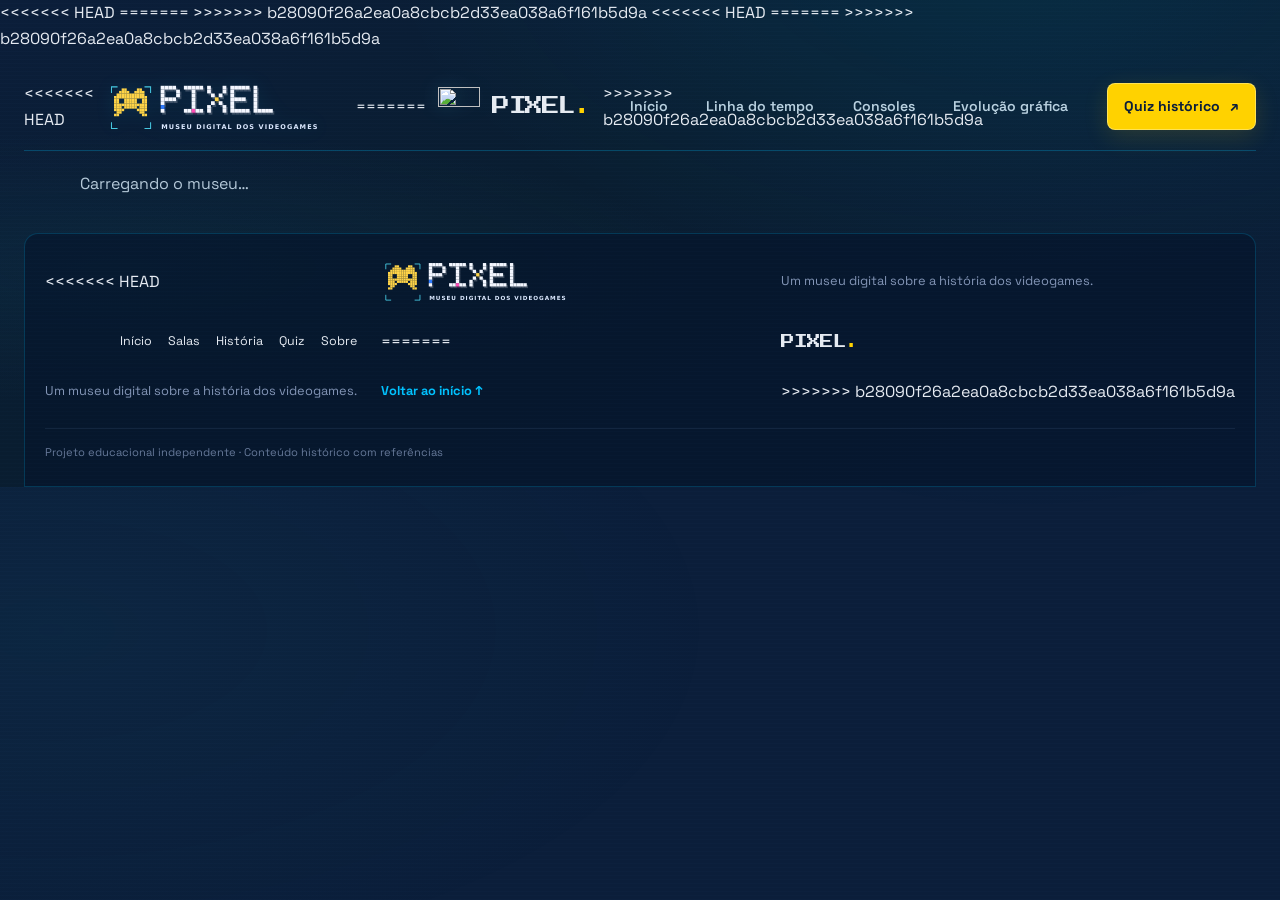
==== commit 24c43a64: "feat: atualiza PIXEL com carrossel, nova identidade visual e melhorias" ====
--- a/index.html
+++ b/index.html
@@ -3,7 +3,11 @@
 <head>
   <meta charset="utf-8">
   <meta name="viewport" content="width=device-width, initial-scale=1">
+<<<<<<< HEAD
+  <meta name="theme-color" content="#0B1E3A">
+=======
   <meta name="theme-color" content="#071126">
+>>>>>>> b28090f26a2ea0a8cbcb2d33ea038a6f161b5d9a
   <meta name="description" content="PIXEL — um museu interativo sobre a história dos videogames. Explore eras, consoles e revoluções tecnológicas.">
   <title>PIXEL — Museu Interativo dos Videogames</title>
   <link rel="preconnect" href="https://fonts.googleapis.com">
@@ -11,6 +15,15 @@
   <link href="https://fonts.googleapis.com/css2?family=Press+Start+2P&family=Space+Grotesk:wght@400;500;600;700&display=swap" rel="stylesheet">
   <link rel="icon" type="image/svg+xml" href="./assets/logo.svg">
   <link rel="stylesheet" href="./css/main.css">
+<<<<<<< HEAD
+  <link rel="stylesheet" href="./css/home-v5.css">
+  <link rel="stylesheet" href="./css/quiz.css">
+  <link rel="stylesheet" href="./css/hardware-lab.css">
+  <link rel="stylesheet" href="./css/pixel-brand-2026.css">
+  <link rel="stylesheet" href="./css/pixel-azul-petroleo.css">
+  <link rel="stylesheet" href="./css/pixel-home-artistic.css">
+=======
+>>>>>>> b28090f26a2ea0a8cbcb2d33ea038a6f161b5d9a
   <script type="module" src="./js/app.js"></script>
 </head>
 <body>
@@ -18,8 +31,12 @@
   <div class="scanlines" aria-hidden="true"></div>
   <header class="site-header">
     <a class="brand" href="#/" aria-label="PIXEL, início">
+<<<<<<< HEAD
+      <img class="brand-lockup" src="./assets/pixel-logo-full.svg" alt="PIXEL — Museu Digital dos Videogames" width="492" height="112">
+=======
       <img class="brand-mark" src="./assets/logo.svg" alt="" width="42" height="39" aria-hidden="true">
       <span class="brand-word">PIXEL<span class="brand-period">.</span></span>
+>>>>>>> b28090f26a2ea0a8cbcb2d33ea038a6f161b5d9a
     </a>
     <button class="menu-toggle" type="button" aria-expanded="false" aria-controls="primary-nav">
       <span class="sr-only">Abrir menu</span><span></span><span></span><span></span>
@@ -38,9 +55,15 @@
     </div>
   </main>
   <footer class="site-footer">
+<<<<<<< HEAD
+    <a class="footer-brand" href="#/" aria-label="PIXEL, voltar ao início"><img src="./assets/pixel-logo-full.svg" alt="PIXEL" width="492" height="112"></a>
+    <p>Um museu digital sobre a história dos videogames.</p>
+    <nav aria-label="Navegação do rodapé"><a href="#/">Início</a><a href="#salas-home">Salas</a><a href="#/sala/linha-do-tempo">História</a><a href="#/sala/quiz">Quiz</a><a href="#sobre">Sobre</a></nav>
+=======
     <a class="footer-brand" href="#/">PIXEL<span>.</span></a>
     <p>Um museu digital sobre a história dos videogames.</p>
     <a href="#/" class="back-top">Voltar ao início ↑</a>
+>>>>>>> b28090f26a2ea0a8cbcb2d33ea038a6f161b5d9a
     <small>Projeto educacional independente · Conteúdo histórico com referências</small>
   </footer>
 </body>
--- a/css/main.css
+++ b/css/main.css
@@ -504,6 +504,11 @@
 .arcade-card-art { min-height:180px; position:relative; display:grid; place-items:center; overflow:hidden; isolation:isolate; background:radial-gradient(circle at 50% 30%,rgba(84,230,255,.14),transparent 55%),#08142c; border-bottom:1px solid var(--line); }
 .arcade-card-art::before { content:""; position:absolute; inset:0; opacity:.35; background-image:linear-gradient(rgba(84,230,255,.12) 1px,transparent 1px),linear-gradient(90deg,rgba(84,230,255,.12) 1px,transparent 1px); background-size:18px 18px; z-index:-1; }
 .arcade-card-art .art-label { position:absolute; left:14px; top:13px; font: .58rem 'Press Start 2P',monospace; color:#9eb3d7; }
+<<<<<<< HEAD
+.arcade-card-art .sonic-speed-cover { width:100%; height:100%; min-height:180px; position:absolute; inset:0; object-fit:cover; object-position:center; }
+.arcade-art-sonic::before { opacity:.12; }
+=======
+>>>>>>> b28090f26a2ea0a8cbcb2d33ea038a6f161b5d9a
 .arcade-art-hero { width:94px; height:94px; display:grid; place-items:center; font-size:4.2rem; filter:drop-shadow(0 8px 0 rgba(0,0,0,.25)); }
 .arcade-art-sonic .arcade-art-hero { color:#54e6ff; text-shadow:4px 4px 0 #2f7bff,-2px -2px 0 #b6f6ff; transform:rotate(-8deg); }
 .arcade-art-quest .arcade-art-hero { color:#ffd447; text-shadow:4px 4px 0 #d36b37; }
@@ -540,11 +545,16 @@
 @media(max-width:620px){.arcade-grid{grid-template-columns:1fr}.arcade-card-art{min-height:150px}.arcade-controls{align-items:stretch;flex-direction:column}.arcade-control-pad{justify-content:center}.arcade-control-pad button{flex:1}.arcade-game-top{align-items:flex-start;flex-direction:column}.arcade-canvas{aspect-ratio:4/3}}
 @media(prefers-reduced-motion:reduce){.arcade-card{transition:none}}
 
+<<<<<<< HEAD
+/* Sala 004 — narrativa visual e destaque para Pac-Man */
+.arcade-history{display:grid;grid-template-columns:minmax(0,1.15fr) minmax(240px,.85fr);gap:clamp(20px,4vw,42px);align-items:center;margin:0 0 28px;padding:clamp(20px,4vw,36px);border:1px solid rgba(255,180,66,.24);border-radius:18px;background:radial-gradient(circle at 90% 20%,rgba(255,118,38,.15),transparent 42%),linear-gradient(130deg,rgba(18,24,49,.98),rgba(8,13,29,.98));box-shadow:0 18px 55px rgba(0,0,0,.18)}
+=======
 /* Sala 004 — narrativa visual e destaque para Top Gear */
 .arcade-history{display:grid;grid-template-columns:minmax(0,1.15fr) minmax(240px,.85fr);gap:clamp(20px,4vw,42px);align-items:center;margin:0 0 28px;padding:clamp(20px,4vw,36px);border:1px solid rgba(255,180,66,.24);border-radius:18px;background:radial-gradient(circle at 90% 20%,rgba(255,118,38,.15),transparent 42%),linear-gradient(130deg,rgba(18,24,49,.98),rgba(8,13,29,.98));box-shadow:0 18px 55px rgba(0,0,0,.18)}
 .arcade-history-copy h2{font-size:clamp(1.5rem,3.2vw,2.35rem);line-height:1.2;letter-spacing:-.045em;margin:0 0 14px}.arcade-history-copy p{color:var(--muted);line-height:1.8;margin:0 0 12px}.arcade-history-copy strong{color:#ffd38a}.arcade-history-note{font-size:.78rem!important;border-left:2px solid #ff9a42;padding-left:12px}.arcade-history-cover{margin:0;overflow:hidden;border-radius:12px;border:1px solid rgba(255,170,67,.3);background:#080808;box-shadow:0 14px 36px rgba(0,0,0,.3)}.arcade-history-cover img{display:block;width:100%;max-height:290px;object-fit:cover;object-position:center}.arcade-history-cover span{display:block;padding:11px 13px;color:#ffd38a;font-size:.65rem;letter-spacing:.13em;font-weight:700}.arcade-art-race{background:#080808}.arcade-art-race::before{display:none}.arcade-art-race .art-label{z-index:2;color:#fff;background:rgba(0,0,0,.55);padding:7px;border-radius:4px}.arcade-card-art .topgear-cover{display:block;width:100%;height:100%;min-height:180px;max-height:240px;object-fit:cover;object-position:center 56%;transition:transform .35s ease}.arcade-card:hover .topgear-cover{transform:scale(1.035)}.arcade-art-race .arcade-art-hero{display:none}
 @media(max-width:700px){.arcade-history{grid-template-columns:1fr}.arcade-history-cover{max-width:480px;width:100%;margin-inline:auto}.arcade-history-cover img{max-height:240px}.arcade-card-art .topgear-cover{min-height:160px;max-height:220px}}
 @media(prefers-reduced-motion:reduce){.arcade-card-art .topgear-cover{transition:none}.arcade-card:hover .topgear-cover{transform:none}}
+>>>>>>> b28090f26a2ea0a8cbcb2d33ea038a6f161b5d9a
 
 /* Sonic: capturas nos cards */
 .sonic-milestone { grid-template-columns: 82px 1fr; }
@@ -718,3 +728,449 @@
   .tl-item, .tl-art, .tl-open, .room-media img { transition: none; }
   .tl-dot, .tl-ruler-node i, .tl-hero-clock, .tl-rail-hint span { animation: none; }
 }
+<<<<<<< HEAD
+
+/* Sala 004 — integração Space Invaders */
+.arcade-art-spaceInvaders { background: #050505; }
+.arcade-art-spaceInvaders::before { opacity: .14; }
+.arcade-card-art .space-invaders-cover { display:block; width:100%; height:100%; min-height:180px; max-height:240px; object-fit:cover; object-position:center; image-rendering:auto; }
+.space-invaders-frame-wrap { width:100%; min-height: min(78vh, 760px); display:flex; justify-content:center; align-items:center; overflow:hidden; background:#000; border:1px solid rgba(84,230,255,.18); border-radius:9px; }
+.space-invaders-frame-wrap[hidden] { display:none; }
+.space-invaders-frame-wrap iframe { display:block; width:100%; height:min(78vh, 760px); min-height:420px; border:0; background:#000; }
+@media(max-width:620px){.space-invaders-frame-wrap{min-height:65vh}.space-invaders-frame-wrap iframe{height:65vh;min-height:360px}}
+
+
+/* OutRun JS integrado como jogo isolado, sem substituir Space Invaders */
+.arcade-art-outrun { background:#080808; }
+.arcade-art-outrun::before { display:none; }
+.arcade-card-art .outrun-cover { display:block; width:100%; height:100%; min-height:180px; max-height:260px; object-fit:cover; object-position:center; }
+.outrun-frame-wrap { width:100%; min-height:min(82vh,820px); overflow:hidden; background:#090909; border:1px solid rgba(255,180,66,.25); border-radius:9px; }
+.outrun-frame-wrap[hidden] { display:none; }
+.outrun-frame-wrap iframe { display:block; width:100%; height:min(82vh,820px); min-height:500px; border:0; background:#111; }
+@media(max-width:620px) {
+  .arcade-card-art .outrun-cover { min-height:160px; max-height:220px; }
+  .outrun-frame-wrap { min-height:78vh; }
+  .outrun-frame-wrap iframe { height:78vh; min-height:560px; }
+}
+
+/* Open Sonic JS: jogo real isolado e adaptado para telas pequenas */
+.sonic-frame-wrap { width:100%; min-height:min(82vh,860px); overflow:hidden; background:#000; border:1px solid rgba(84,230,255,.24); border-radius:9px; }
+.sonic-frame-wrap[hidden] { display:none; }
+.sonic-frame-wrap iframe { display:block; width:100%; height:min(82vh,860px); min-height:500px; border:0; background:#000; }
+@media(max-width:620px) {
+  .arcade-card-art .sonic-speed-cover { object-position:center; }
+  .sonic-frame-wrap { min-height:76vh; border-radius:6px; }
+  .sonic-frame-wrap iframe { height:76vh; min-height:480px; }
+}
+
+/* Pac-Man integrado à Sala 004: área de jogo adaptável a desktop e celular */
+.arcade-card-art .pacman-cover { display:block; width:100%; height:100%; min-height:180px; max-height:260px; object-fit:cover; object-position:center; }
+.pacman-frame-wrap { width:100%; min-height:min(82vh,900px); overflow:hidden; background:#05080e; border:1px solid rgba(255,220,80,.3); border-radius:9px; }
+.pacman-frame-wrap[hidden] { display:none; }
+.pacman-frame-wrap iframe { display:block; width:100%; height:min(86vh,980px); min-height:650px; border:0; background:#08131d; }
+@media(max-width:620px) {
+  .arcade-card-art .pacman-cover { min-height:160px; max-height:220px; }
+  .pacman-frame-wrap { min-height:84vh; border-radius:6px; }
+  .pacman-frame-wrap iframe { height:84vh; min-height:700px; }
+}
+
+/* Sala 004 — gabinete arcade 3D responsivo e seleção integrada */
+.arcade-cabinet-stage{position:relative;display:grid;grid-template-columns:minmax(250px,.78fr) minmax(340px,1.22fr);align-items:center;gap:clamp(22px,4vw,56px);min-height:570px;overflow:hidden;margin:0 0 56px;padding:clamp(22px,4vw,48px);border:1px solid rgba(43,160,255,.28);border-radius:22px;background:radial-gradient(ellipse at 72% 48%,rgba(14,89,202,.28),transparent 45%),radial-gradient(ellipse at 88% 10%,rgba(181,32,255,.17),transparent 38%),linear-gradient(120deg,#030a1c,#07142e 58%,#050b1a);box-shadow:inset 0 0 65px rgba(0,0,0,.38),0 24px 65px rgba(0,0,0,.22)}
+.arcade-cabinet-stage:before{content:"";position:absolute;inset:0;pointer-events:none;opacity:.14;background-image:linear-gradient(rgba(74,166,255,.2) 1px,transparent 1px),linear-gradient(90deg,rgba(74,166,255,.2) 1px,transparent 1px);background-size:38px 38px;mask-image:linear-gradient(90deg,transparent,#000)}
+.cabinet-copy{position:relative;z-index:2;max-width:450px}.cabinet-copy h1{font-size:clamp(2.2rem,4.4vw,4.4rem);line-height:.98;letter-spacing:-.055em;margin:14px 0 20px}.cabinet-copy h1 span{display:block;color:#149cff;text-shadow:0 0 28px rgba(20,156,255,.32)}.cabinet-copy>p:not(.eyebrow){color:#c1d5f3;line-height:1.8;max-width:420px}.cabinet-features{display:flex;flex-wrap:wrap;gap:9px;margin:24px 0}.cabinet-features span{font-size:.75rem;color:#c6e9ff;border:1px solid rgba(66,178,255,.28);border-radius:6px;padding:8px 10px;background:rgba(7,39,81,.56)}.cabinet-start-mobile{margin-top:4px}
+.arcade-cabinet-wrap{position:relative;z-index:1;display:flex;justify-content:center;align-items:center;min-width:0;perspective:1200px;padding:10px 10px 28px}.arcade-cabinet-light{position:absolute;width:76%;height:68%;top:10%;left:13%;background:linear-gradient(120deg,rgba(0,153,255,.22),rgba(185,35,255,.16));filter:blur(40px);border-radius:50%;pointer-events:none}.arcade-cabinet{position:relative;width:min(100%,440px);padding:0 22px 15px;background:linear-gradient(100deg,#070b17 0%,#18243b 8%,#080d1c 17%,#101a2e 85%,#030611 100%);border:2px solid #263b59;border-radius:18px 18px 9px 9px;box-shadow:inset 9px 0 12px rgba(255,255,255,.04),inset -12px 0 18px #02040b,0 30px 38px rgba(0,0,0,.65),0 0 0 4px rgba(2,7,19,.8);transform:rotateY(-5deg) rotateX(1deg);transform-style:preserve-3d}.arcade-cabinet:before{content:"";position:absolute;left:-13px;top:16px;bottom:22px;width:15px;background:linear-gradient(90deg,#02040a,#1b2941,#050812);transform:skewY(-5deg);border-radius:7px 0 0 5px;border-left:2px solid #31425c}.arcade-cabinet:after{content:"";position:absolute;right:-10px;top:17px;bottom:20px;width:11px;background:linear-gradient(90deg,#101a2b,#02040a);transform:skewY(5deg);border-radius:0 6px 4px 0}.cabinet-marquee{height:78px;margin:14px 0 13px;display:flex;flex-direction:column;align-items:center;justify-content:center;gap:3px;border:3px solid #1b2e4a;border-radius:7px;background:radial-gradient(ellipse at 50% 0%,#1a4a77,#030916 72%);box-shadow:inset 0 0 18px rgba(18,147,255,.18),0 0 14px rgba(0,137,255,.22);position:relative;overflow:hidden}.cabinet-marquee:after{content:"";position:absolute;inset:0;background:linear-gradient(115deg,transparent 15%,rgba(255,255,255,.1) 32%,transparent 45%);animation:cabinet-glint 5s ease-in-out infinite}.cabinet-marquee span{font-weight:1000;letter-spacing:.16em;font-size:clamp(1.45rem,3vw,2.1rem);color:#ffd96a;text-shadow:0 0 8px #ff8b27,0 3px 0 #8b2e1c}.cabinet-marquee small{font-size:.47rem;letter-spacing:.28em;color:#7ed9ff}.cabinet-bezel{padding:13px;border:2px solid #293c59;border-radius:10px;background:linear-gradient(140deg,#02040a,#0d1628 48%,#02040a);box-shadow:inset 0 0 12px #000,0 2px 0 rgba(255,255,255,.03)}.cabinet-screen{position:relative;min-height:295px;padding:17px 15px 13px;border:4px solid #040711;border-radius:9px;background:radial-gradient(ellipse at 50% 0%,#102c55,#030a1a 80%);box-shadow:inset 0 0 24px #000,0 0 0 1px #23385b;color:#e9f7ff;overflow:hidden}.cabinet-screen:after{content:"";position:absolute;inset:0;pointer-events:none;opacity:.12;background:repeating-linear-gradient(0deg,transparent 0 3px,rgba(95,190,255,.18) 4px);mix-blend-mode:screen}.cabinet-screen-top{display:flex;justify-content:space-between;gap:8px;align-items:center;font-size:.64rem;font-weight:900;letter-spacing:.13em;color:#4ecaff;border-bottom:1px solid rgba(69,170,255,.22);padding-bottom:10px}.cabinet-online{font-size:.52rem;color:#6cf5b0;letter-spacing:.06em}.cabinet-online i{display:inline-block;width:6px;height:6px;background:#6cf5b0;border-radius:50%;box-shadow:0 0 8px #6cf5b0;margin-right:4px}.cabinet-screen-prompt{text-align:center;font-size:.57rem;letter-spacing:.12em;color:#8ca9d2;margin:15px 0 9px}.cabinet-game-list{display:grid;gap:6px}.cabinet-game-option{position:relative;z-index:1;display:grid;grid-template-columns:29px 1fr 12px;gap:8px;align-items:center;width:100%;min-height:40px;text-align:left;padding:7px 9px;border:1px solid rgba(94,150,221,.13);border-radius:5px;color:#dceaff;background:rgba(13,36,72,.68);font:inherit;font-size:.7rem;font-weight:800;cursor:pointer;transition:background .18s,border-color .18s,transform .18s;touch-action:manipulation}.cabinet-game-option:hover,.cabinet-game-option:focus-visible{border-color:#33b8ff;outline:2px solid rgba(51,184,255,.25);outline-offset:1px}.cabinet-game-option.is-selected{background:linear-gradient(100deg,#0758b5,#087fd6);border-color:#56d6ff;box-shadow:0 0 16px rgba(0,143,255,.2);color:#fff;transform:translateX(2px)}.cabinet-game-icon{display:grid;place-items:center;width:25px;height:25px;border-radius:4px;background:#071327;color:#49c9ff;font-size:1.1rem}.cabinet-icon-pacman{color:#ffe600}.cabinet-icon-outrun{color:#ff9b50}.cabinet-icon-sonic{color:#56b7ff}.cabinet-option-arrow{font-size:1.25rem;color:#7adfff}.cabinet-screen-footer{text-align:center;font-size:.48rem;letter-spacing:.1em;color:#6689b8;margin-top:12px}.cabinet-screen-pulse{animation:screen-pulse .28s ease-out}.cabinet-control-deck{height:88px;display:flex;align-items:center;justify-content:space-around;gap:10px;margin:11px -4px 0;padding:10px 12px;transform:perspective(400px) rotateX(9deg);border:1px solid #2c3f5b;border-radius:7px;background:linear-gradient(180deg,#1a2b45,#070c18 78%);box-shadow:inset 0 3px 6px rgba(255,255,255,.05),0 5px 0 #02040a}.cabinet-joystick{position:relative;width:48px;height:50px;flex-shrink:0}.cabinet-joystick:before{content:"";position:absolute;bottom:2px;left:1px;width:43px;height:17px;border-radius:50%;background:linear-gradient(#17263c,#03060c);border:1px solid #344764}.cabinet-joystick span{position:absolute;z-index:1;left:19px;top:3px;width:9px;height:32px;border-radius:5px;background:linear-gradient(90deg,#9b202a,#ef5360,#74151e);transform:rotate(-8deg);box-shadow:2px 0 3px #000}.cabinet-joystick i{position:absolute;z-index:2;left:10px;top:0;width:25px;height:25px;border-radius:50%;background:radial-gradient(circle at 32% 25%,#ff9c9c,#f02d40 48%,#710d1a 85%);box-shadow:0 4px 3px #02040a}.cabinet-buttons{display:flex;flex-wrap:wrap;justify-content:center;gap:6px;max-width:130px}.cabinet-buttons i{width:15px;height:15px;border-radius:50%;background:radial-gradient(circle at 30% 25%,#d5ff9d,#56df44 42%,#17691e 90%);box-shadow:0 3px 0 #061008}.cabinet-buttons i:nth-child(2n){background:radial-gradient(circle at 30% 25%,#fff1a1,#ffc328 42%,#875011 90%)}.cabinet-buttons i:nth-child(3n){background:radial-gradient(circle at 30% 25%,#ffb6d9,#f03c91 42%,#791447 90%)}.cabinet-start-button{padding:8px 10px;border:1px solid #d4a83d;border-radius:5px;color:#fff0b3;background:linear-gradient(#47391c,#17130a);font-size:.6rem;font-weight:900;letter-spacing:.07em;cursor:pointer;box-shadow:0 2px 0 #02040a;touch-action:manipulation}.cabinet-start-button b{color:#ffd75e;margin-left:4px}.cabinet-bottom{display:flex;justify-content:space-between;color:#546a8b;font-size:.48rem;letter-spacing:.18em;padding:12px 5px 0}.cabinet-floor-shadow{position:absolute;bottom:8px;left:10%;right:5%;height:20px;border-radius:50%;background:#000;filter:blur(17px);z-index:-1}.cabinet-start-mobile{display:none}
+@keyframes cabinet-glint{0%,60%{transform:translateX(-120%)}100%{transform:translateX(120%)}}@keyframes screen-pulse{0%{filter:brightness(1.5)}100%{filter:brightness(1)}}
+.arcade-timeline{margin:0 0 54px;padding:clamp(20px,3.5vw,38px);border:1px solid rgba(62,145,255,.25);border-radius:18px;background:linear-gradient(130deg,#06132d,#050b1c);overflow:hidden}.arcade-timeline-heading{display:flex;align-items:end;justify-content:space-between;gap:24px;margin-bottom:26px}.arcade-timeline-heading h2,.arcade-catalog-heading h2{margin:8px 0;font-size:clamp(1.7rem,3.5vw,2.8rem);letter-spacing:-.045em}.arcade-timeline-heading h2 span,.arcade-catalog-heading h2 span{color:#25aaff}.arcade-timeline-heading p:not(.eyebrow){max-width:570px;color:#a8bfdf;line-height:1.7;margin-bottom:0}.timeline-stats{display:grid;grid-template-columns:auto auto;align-items:center;gap:4px 9px;padding:13px 16px;border:1px solid rgba(39,155,255,.3);border-radius:10px;background:rgba(4,36,78,.65);white-space:nowrap}.timeline-stats strong{font-size:1.3rem;color:#f4fbff}.timeline-stats span{font-size:.57rem;letter-spacing:.09em;color:#89b9e8}.timeline-stats i{grid-column:1/-1;height:1px;background:rgba(81,174,255,.28);margin:5px 0}.arcade-era-track{display:grid;grid-template-columns:repeat(4,minmax(0,1fr));gap:14px;position:relative}.arcade-era-card{position:relative;display:flex;flex-direction:column;align-items:flex-start;min-width:0;min-height:220px;padding:13px;text-align:left;border:1px solid #3c6ca5;border-radius:10px;background:linear-gradient(145deg,rgba(13,35,69,.95),rgba(3,10,24,.98));color:#e8f4ff;cursor:pointer;overflow:hidden;transition:transform .25s,border-color .25s,box-shadow .25s}.arcade-era-card:before{content:"";position:absolute;left:0;top:0;width:100%;height:3px;background:var(--era-color,#20aaff);box-shadow:0 0 14px var(--era-color,#20aaff)}.arcade-era-card img{width:100%;height:94px;object-fit:contain;padding:10px;margin-bottom:10px;border:1px solid rgba(97,159,232,.25);border-radius:6px;background:radial-gradient(circle,#102a50,#030914)}.arcade-era-card .era-number{font-size:.57rem;color:var(--era-color,#44bdff);letter-spacing:.1em;margin-bottom:6px}.arcade-era-card strong{font-size:1rem}.arcade-era-card small{color:#8daed4;margin-top:4px}.arcade-era-card .era-detail{display:grid;grid-template-rows:0fr;max-height:0;overflow:hidden;opacity:0;color:#a8d7ff;font-size:.76rem;line-height:1.5;transition:max-height .3s,opacity .3s,margin .3s}.arcade-era-card:hover,.arcade-era-card:focus-visible,.arcade-era-card[aria-expanded="true"]{transform:translateY(-5px);border-color:var(--era-color,#20aaff);box-shadow:0 12px 28px rgba(0,0,0,.22),0 0 18px color-mix(in srgb,var(--era-color,#20aaff) 20%,transparent);outline:none}.arcade-era-card:hover .era-detail,.arcade-era-card:focus-visible .era-detail,.arcade-era-card[aria-expanded="true"] .era-detail{max-height:100px;opacity:1;margin-top:10px}.era-origins{--era-color:#b56cff}.era-arcades{--era-color:#21b7ff}.era-consoles{--era-color:#24e66b}.era-modern{--era-color:#ffad26}.arcade-timeline-rail{display:flex;align-items:center;justify-content:space-around;height:25px;margin-top:12px;background:linear-gradient(90deg,#b56cff,#21b7ff,#24e66b,#ffad26) center/100% 2px no-repeat}.arcade-timeline-rail span{width:13px;height:13px;border:3px solid #d4e9ff;border-radius:50%;background:#087bd3;box-shadow:0 0 12px currentColor}.arcade-timeline-rail span:nth-child(1){color:#b56cff;background:#b56cff}.arcade-timeline-rail span:nth-child(2){color:#21b7ff;background:#21b7ff}.arcade-timeline-rail span:nth-child(3){color:#24e66b;background:#24e66b}.arcade-timeline-rail span:nth-child(4){color:#ffad26;background:#ffad26}.arcade-catalog-heading{display:flex;align-items:end;justify-content:space-between;gap:20px;margin:0 0 18px}.arcade-catalog-heading p{font-size:.8rem;color:var(--muted)}
+@media(max-width:900px){.arcade-cabinet-stage{grid-template-columns:minmax(0,.8fr) minmax(310px,1fr);gap:16px;padding:24px}.cabinet-copy h1{font-size:clamp(2rem,5vw,3rem)}.arcade-cabinet{padding:0 17px 12px}.cabinet-screen{min-height:275px;padding:13px 10px}.cabinet-game-option{font-size:.63rem;min-height:37px}.arcade-timeline-heading{align-items:flex-start;flex-direction:column}.timeline-stats{align-self:flex-start}}
+@media(max-width:650px){.arcade-cabinet-stage{grid-template-columns:1fr;gap:22px;min-height:0;padding:22px 16px;margin-bottom:35px}.cabinet-copy{max-width:none}.cabinet-copy h1{font-size:2.65rem}.cabinet-copy>p:not(.eyebrow){font-size:.95rem}.cabinet-start-mobile{display:inline-flex}.arcade-cabinet-wrap{padding:4px 10px 22px}.arcade-cabinet{width:min(100%,390px);padding:0 14px 12px;transform:none}.cabinet-marquee{height:65px;margin-top:10px}.cabinet-screen{min-height:0;padding:12px 10px}.cabinet-screen-top{font-size:.55rem}.cabinet-screen-prompt{font-size:.5rem;margin:11px 0 7px}.cabinet-game-option{min-height:42px;font-size:.68rem;grid-template-columns:27px 1fr 10px}.cabinet-screen-footer{font-size:.43rem}.cabinet-control-deck{height:78px;padding:7px;margin-top:9px}.cabinet-joystick{transform:scale(.86)}.cabinet-buttons{gap:5px;max-width:100px}.cabinet-buttons i{width:13px;height:13px}.cabinet-start-button{font-size:.55rem;padding:8px 7px}.arcade-timeline{padding:20px 15px;margin-bottom:38px}.arcade-timeline-heading h2{font-size:2rem}.timeline-stats{white-space:normal}.arcade-era-track{grid-template-columns:repeat(2,minmax(0,1fr));gap:10px}.arcade-era-card{min-height:205px;padding:10px}.arcade-era-card img{height:76px}.arcade-era-card strong{font-size:.92rem}.arcade-era-card .era-detail{font-size:.72rem}.arcade-timeline-rail{margin-top:10px}.arcade-catalog-heading{align-items:flex-start;flex-direction:column;gap:0}.arcade-catalog-heading h2{font-size:1.8rem}}
+@media(prefers-reduced-motion:reduce){.cabinet-marquee:after{animation:none}.cabinet-game-option,.arcade-era-card,.arcade-era-card .era-detail{transition:none}}
+
+/* PIXEL ARCADE — capa dinâmica no monitor e gabinete frontal */
+.arcade-cabinet{transform:none!important;border:3px solid #e8bd19!important;border-radius:20px 20px 10px 10px!important;background:linear-gradient(90deg,#080a11 0%,#182033 8%,#080b13 19%,#0b101b 80%,#05070c 100%)!important;box-shadow:inset 8px 0 12px #ffffff0b,inset -10px 0 18px #000,0 30px 38px #0009,0 0 0 3px #050913!important}
+.arcade-cabinet:before,.arcade-cabinet:after{display:none!important}
+.cabinet-marquee{border-color:#e7bd19!important;background:radial-gradient(ellipse at 50% 0%,#f7d933,#8e5e08 70%,#1a1204)!important;box-shadow:inset 0 0 18px #fff5a04d,0 0 18px #ffc4003b!important}
+.cabinet-marquee span{color:#fff34a!important;text-shadow:0 2px 0 #a72d12,0 0 12px #ff7b00!important}
+.cabinet-marquee small{color:#211a07!important;font-weight:900!important}
+.cabinet-screen{background:radial-gradient(ellipse at 50% 0%,#092e63,#020714 80%)!important;border-color:#147bff!important;box-shadow:inset 0 0 24px #000,0 0 0 1px #1c8bff,0 0 18px #087bff55!important}
+.cabinet-featured-cover{position:relative;z-index:1;display:flex;flex-direction:column;align-items:center;gap:7px;margin:4px auto 8px;width:min(100%,240px)}
+.cabinet-cover-image{display:block;width:100%;height:94px;object-fit:contain;border:1px solid #16aaff;border-radius:5px;background:#03091a;box-shadow:0 0 16px #008dff3b}
+.cabinet-cover-title{max-width:100%;overflow:hidden;text-overflow:ellipsis;white-space:nowrap;color:#ffe34c;font-size:.67rem;letter-spacing:.06em;text-align:center;text-shadow:0 0 9px #ffb00066}
+.cabinet-selector-arrows{position:relative;z-index:2;display:flex;align-items:center;justify-content:center;gap:18px;margin:4px auto 9px}
+.cabinet-selector-arrows button{display:grid;place-items:center;width:32px;height:30px;border:1px solid #16baff;border-radius:6px;color:#dff8ff;background:linear-gradient(#123d71,#07162e);font-size:1.7rem;line-height:1;box-shadow:0 0 12px #008dff44;cursor:pointer;touch-action:manipulation}
+.cabinet-selector-arrows button:hover,.cabinet-selector-arrows button:focus-visible{background:#087bd3;outline:2px solid #8ce9ff;outline-offset:2px}
+.cabinet-selection-count{font-size:.55rem;color:#92dfff;letter-spacing:.12em;font-weight:900}
+.cabinet-game-list{gap:4px!important}.cabinet-game-option{min-height:32px!important;padding:5px 7px!important;font-size:.62rem!important}.cabinet-screen-prompt{margin:9px 0 6px!important}
+.cabinet-control-deck{border-color:#d2a90f!important;background:linear-gradient(180deg,#202b40,#080c15 78%)!important}
+.cabinet-start-button{border-color:#ffe45a!important;background:linear-gradient(#f12e38,#8b101c)!important;color:#fff!important;box-shadow:0 0 13px #ff253b6b,0 3px 0 #30060a!important}
+.cabinet-start-button b{color:#fff4a3!important}
+@media(max-width:650px){.cabinet-featured-cover{width:min(100%,205px)}.cabinet-cover-image{height:78px}.cabinet-selector-arrows{margin:3px auto 7px}.cabinet-selector-arrows button{width:36px;height:34px}.cabinet-game-option{min-height:35px!important}}
+
+
+/* Gabinete de referência exato: imagem completa, sem cortes no joystick, botões ou base. */
+.arcade-cabinet-exact-wrap{width:100%;min-width:0;display:flex;flex-direction:column;align-items:center;perspective:none;padding:0 0 18px;}
+.cabinet-exact-stage{position:relative;width:min(100%,520px);line-height:0;isolation:isolate;filter:drop-shadow(0 22px 28px rgba(0,0,0,.48));}
+.cabinet-exact-image{display:block;width:100%;height:auto;object-fit:contain;position:relative;z-index:0;}
+.cabinet-screen-overlay{position:absolute;z-index:2;left:23.2%;top:17.0%;width:53.7%;height:32.2%;padding:3.2% 3.1% 2.2%;display:flex;flex-direction:column;align-items:center;justify-content:flex-start;gap:1.4%;overflow:hidden;border-radius:2%;background:radial-gradient(ellipse at 50% 0%,rgba(8,43,91,.99),rgba(1,5,20,.99) 76%);border:1px solid #137eff;box-shadow:inset 0 0 20px #000,0 0 15px #008cff88;color:#fff;line-height:1.15;}
+.cabinet-overlay-cover-wrap{position:relative;width:72%;height:46%;min-height:0;flex:0 0 46%;border:1px solid #159cff;border-radius:3px;overflow:visible;background:#030918;box-shadow:0 0 13px #008dff66;}
+.cabinet-cover-image{width:100%;height:100%;display:block;object-fit:contain;border:0;border-radius:2px;background:#020716;box-shadow:none;}
+.cabinet-arrow{position:absolute;top:50%;transform:translateY(-50%);z-index:3;width:14%;height:42%;min-width:16px;border:0;border-radius:3px;background:transparent;color:#25baff;text-shadow:0 0 8px #00aaff;font-size:clamp(18px,2.1vw,28px);line-height:1;cursor:pointer;touch-action:manipulation;}
+.cabinet-arrow-prev{left:-17%;}.cabinet-arrow-next{right:-17%;}
+.cabinet-arrow:hover,.cabinet-arrow:focus-visible{color:#fff;outline:1px solid #70dfff;background:#0066bb66;}
+.cabinet-cover-title{display:block;max-width:100%;font-size:clamp(8px,1.02vw,13px);font-weight:1000;letter-spacing:.04em;text-align:center;white-space:nowrap;overflow:hidden;text-overflow:ellipsis;color:var(--game-color,#ffe34c);text-shadow:0 0 8px color-mix(in srgb,var(--game-color,#ffe34c) 55%,transparent);}
+.cabinet-overlay-start{flex:0 0 auto;min-height:0;padding:.6% 7%;border:1px solid var(--game-color,#ffe34c);border-radius:999px;background:linear-gradient(#111b2b,#030817);color:var(--game-color,#ffe34c);font-size:clamp(7px,.78vw,10px);font-weight:1000;letter-spacing:.09em;box-shadow:0 0 10px color-mix(in srgb,var(--game-color,#ffe34c) 45%,transparent);cursor:pointer;touch-action:manipulation;}
+.cabinet-overlay-game-list{width:100%;display:grid;grid-template-columns:repeat(4,minmax(0,1fr));gap:2.3%;margin-top:auto;min-height:0;}
+.cabinet-overlay-game-list .cabinet-game-option{display:flex;flex-direction:column;align-items:center;justify-content:center;gap:2px;min-width:0;min-height:0;aspect-ratio:1/1;padding:2px!important;border:1px solid #168bff;border-radius:4px;background:#06112a;color:#d9eaff;font-size:clamp(5px,.55vw,8px)!important;font-weight:900;line-height:1.05;text-align:center;overflow:hidden;transform:none!important;}
+.cabinet-overlay-game-list .cabinet-game-option img{display:block;width:100%;height:66%;object-fit:contain;min-height:0;}
+.cabinet-overlay-game-list .cabinet-game-option span{display:block;width:100%;padding:0 1px;white-space:normal;overflow:hidden;max-height:2.1em;}
+.cabinet-overlay-game-list .cabinet-game-option.is-selected{border:2px solid var(--game-color,#ffe34c)!important;background:color-mix(in srgb,var(--game-color,#ffe34c) 18%,#06112a)!important;box-shadow:0 0 12px color-mix(in srgb,var(--game-color,#ffe34c) 55%,transparent)!important;color:var(--game-color,#ffe34c)!important;}
+.cabinet-overlay-game-list .cabinet-game-option:hover,.cabinet-overlay-game-list .cabinet-game-option:focus-visible{outline:1px solid #8ce9ff;outline-offset:1px;}
+.cabinet-start-mobile{display:none;}
+@media(max-width:900px){.cabinet-exact-stage{width:min(100%,480px);}.arcade-cabinet-stage{grid-template-columns:minmax(0,.82fr) minmax(0,1fr);}}
+@media(max-width:650px){.arcade-cabinet-stage{grid-template-columns:1fr;}.cabinet-exact-stage{width:min(100%,430px);}.cabinet-screen-overlay{padding:3.2% 3.1% 2.2%;gap:1.2%;}.cabinet-cover-title{font-size:clamp(7px,2.1vw,11px);}.cabinet-overlay-start{font-size:clamp(7px,1.8vw,10px);padding:1% 7%;}.cabinet-overlay-game-list .cabinet-game-option{font-size:clamp(5px,1.2vw,7px)!important;}.cabinet-arrow{font-size:clamp(17px,4.5vw,24px);}.cabinet-start-mobile{display:inline-flex;align-self:center;margin-top:8px;}}
+
+/* Sala 006 — Por dentro do console */
+.room-mode-pill {
+  position:absolute; top:12px; right:50px; z-index:2; padding:7px 10px; border-radius:999px;
+  background:rgba(6,20,45,.86); border:1px solid rgba(84,230,255,.42); color:var(--cyan);
+  font-family:var(--font-pixel); font-size:.42rem; line-height:1.5; letter-spacing:.08em;
+}
+.room-card--console-core .room-media::after {
+  content:""; position:absolute; inset:auto 12px 14px auto; width:84px; height:84px; border-radius:18px;
+  background:radial-gradient(circle at 50% 50%, rgba(84,230,255,.28), transparent 66%);
+  pointer-events:none; z-index:1;
+}
+.room-card--console-core:hover .room-mode-pill,
+.room-card--console-core:focus-visible .room-mode-pill { border-color:var(--yellow); color:var(--yellow); }
+
+.inside-console-room { padding-top:38px; }
+.icl-hero, .icl-lab, .icl-card-section, .icl-compare-section, .icl-timeline-section, .icl-outro {
+  border:1px solid rgba(76,157,255,.26); border-radius:22px; background:linear-gradient(135deg,rgba(12,30,60,.98),rgba(7,19,42,.95));
+  box-shadow:0 24px 70px rgba(0,0,0,.18); position:relative; overflow:hidden;
+}
+.icl-hero::before, .icl-lab::before, .icl-card-section::before, .icl-compare-section::before, .icl-timeline-section::before, .icl-outro::before {
+  content:""; position:absolute; inset:0; background-image:linear-gradient(rgba(84,163,255,.08) 1px, transparent 1px),linear-gradient(90deg, rgba(84,163,255,.08) 1px, transparent 1px);
+  background-size:24px 24px; mask-image:linear-gradient(to bottom, rgba(0,0,0,.85), transparent 100%); pointer-events:none;
+}
+.icl-hero { display:grid; grid-template-columns:minmax(0,1fr) minmax(380px,.96fr); gap:34px; padding:34px clamp(22px,3vw,40px); margin-bottom:26px; }
+.icl-hero-copy, .icl-hero-art, .icl-lab > *, .icl-card-section > *, .icl-compare-section > *, .icl-timeline-section > *, .icl-outro > * { position:relative; z-index:1; }
+.icl-hero h1 { margin-bottom:18px; font-size:clamp(2.8rem,5.3vw,4.9rem); }
+.icl-lead { max-width:620px; color:var(--muted); font-size:1rem; line-height:1.82; }
+.icl-hero-actions { display:flex; flex-wrap:wrap; gap:12px; margin-top:24px; }
+.icl-stat-row { display:grid; grid-template-columns:repeat(3,minmax(0,1fr)); gap:14px; margin-top:28px; }
+.icl-stat-row div { padding:16px 18px; border:1px solid rgba(84,230,255,.2); border-radius:14px; background:rgba(9,24,47,.65); }
+.icl-stat-row strong { display:block; font-family:var(--font-pixel); font-size:1.05rem; color:var(--yellow); margin-bottom:8px; }
+.icl-stat-row span { color:#a9bad8; font-size:.78rem; }
+
+.icl-hero-art { min-height:420px; display:grid; place-items:center; }
+.icl-schematic { width:min(100%,480px); aspect-ratio:1.08/1; position:relative; }
+.icl-schematic::before { content:""; position:absolute; inset:6% 5% 8%; border-radius:24px; background:radial-gradient(circle at 50% 35%, rgba(42,102,210,.22), transparent 48%), linear-gradient(180deg,#10264c,#08142b); border:1px solid rgba(84,230,255,.18); }
+.icl-core { position:absolute; inset:36% auto auto 34%; width:140px; height:100px; border-radius:18px; background:linear-gradient(145deg,#1a4477,#0a1830); border:2px solid rgba(84,230,255,.8); box-shadow:0 0 35px rgba(84,230,255,.18); }
+.icl-core::before, .icl-core::after { content:""; position:absolute; inset:16px; border:1px solid rgba(84,230,255,.24); border-radius:12px; }
+.icl-line { position:absolute; background:linear-gradient(90deg, transparent, rgba(84,230,255,.55), transparent); height:3px; }
+.line-a { width:140px; top:30%; left:28%; transform:rotate(-30deg); }
+.line-b { width:170px; top:58%; left:46%; transform:rotate(18deg); }
+.line-c { width:150px; top:68%; left:18%; transform:rotate(12deg); }
+.icl-node { position:absolute; width:12px; height:12px; border-radius:50%; box-shadow:0 0 0 3px rgba(7,17,38,.9),0 0 18px currentColor; }
+.node-a { top:21%; left:23%; color:#54e6ff; background:#54e6ff; }
+.node-b { top:21%; left:70%; color:#67eabd; background:#67eabd; }
+.node-c { top:69%; left:20%; color:#ff637b; background:#ff637b; }
+.node-d { top:74%; left:76%; color:#b57bff; background:#b57bff; }
+.icl-monitor { position:absolute; top:14%; right:7%; width:180px; padding:10px; border-radius:16px; background:linear-gradient(180deg,#14345d,#0a1730); border:1px solid rgba(84,230,255,.4); box-shadow:0 15px 30px rgba(0,0,0,.2); }
+.icl-monitor-badge { display:block; margin-bottom:8px; color:#9cc6ff; font-family:var(--font-pixel); font-size:.42rem; }
+.icl-monitor-screen { position:relative; aspect-ratio:1.45/1; border-radius:12px; background:linear-gradient(180deg,#163b6f,#102a54); overflow:hidden; border:3px solid #071126; }
+.icl-monitor-screen b { position:absolute; bottom:14%; width:16px; background:var(--cyan); left:18%; height:20%; box-shadow:34px 0 0 #ff637b,68px 0 0 #ffd447,102px 0 0 #2f7bff; }
+.icl-monitor-screen i { position:absolute; top:18%; left:50%; width:110px; height:110px; border:8px solid #54e6ff; border-radius:50%; transform:translateX(-50%); box-sizing:border-box; }
+.icl-monitor-screen i::before { content:""; position:absolute; width:6px; height:44px; left:50%; top:12px; transform:translateX(-50%); background:#f4f7ff; }
+.icl-monitor-screen i::after { content:""; position:absolute; width:34px; height:6px; left:50%; top:50px; transform:translateX(-4px); background:#f4f7ff; }
+.icl-chip-badge { position:absolute; display:inline-flex; align-items:center; justify-content:center; min-width:74px; padding:10px 14px; border-radius:12px; background:rgba(6,20,45,.86); border:1px solid rgba(84,230,255,.34); font-family:var(--font-pixel); font-size:.48rem; }
+.badge-one { top:8%; left:13%; color:var(--cyan); }
+.badge-two { top:17%; left:61%; color:#67eabd; }
+.badge-three { bottom:14%; left:10%; color:var(--yellow); }
+
+.icl-section-heading { display:grid; grid-template-columns:minmax(0,.95fr) minmax(260px,.85fr); gap:24px; align-items:end; margin-bottom:26px; }
+.icl-section-heading h2 { margin:10px 0 0; font-size:clamp(2rem,4vw,3.35rem); line-height:1.03; letter-spacing:-.055em; }
+.icl-section-heading p:last-child { margin:0 0 8px; color:var(--muted); line-height:1.8; }
+.icl-lab, .icl-card-section, .icl-compare-section, .icl-timeline-section, .icl-outro { padding:28px clamp(20px,3vw,38px); margin-bottom:26px; }
+.icl-lab-grid { display:grid; grid-template-columns:minmax(0,1.08fr) minmax(280px,.78fr); gap:20px; align-items:start; }
+.icl-board-wrap { display:grid; gap:16px; }
+.icl-board { position:relative; min-height:430px; border-radius:22px; border:1px solid rgba(84,230,255,.28); background:linear-gradient(145deg,#10264b,#08152a); overflow:hidden; }
+.icl-board::before { content:""; position:absolute; inset:18px; border-radius:18px; border:1px solid rgba(84,230,255,.14); background:radial-gradient(circle at 48% 46%, rgba(44,125,204,.14), transparent 42%); }
+.icl-board-core { position:absolute; inset:31% auto auto 28%; width:240px; height:124px; display:grid; place-items:center; border-radius:22px; background:linear-gradient(145deg,#1a4477,#0b1830); border:3px solid #54e6ff; box-shadow:0 0 45px rgba(84,230,255,.18); }
+.icl-board-core span { font-family:var(--font-pixel); font-size:1.1rem; color:var(--cyan); }
+.icl-board-module { position:absolute; border-radius:14px; border:2px solid rgba(130,177,255,.5); background:#14345d; }
+.icl-mod-ram { top:15%; left:55%; width:160px; height:70px; border-color:#67eabd; }
+.icl-mod-gpu { top:54%; left:54%; width:170px; height:84px; border-color:#ffd447; }
+.icl-mod-audio { top:56%; left:8%; width:118px; height:76px; border-color:#ff637b; }
+.icl-mod-media { top:73%; left:63%; width:134px; height:52px; border-color:#b57bff; }
+.icl-mod-input { top:74%; left:26%; width:122px; height:52px; border-color:#84b9ff; }
+.icl-mod-storage { top:12%; left:77%; width:86px; height:78px; border-color:#ff8a5b; }
+.icl-hotspot {
+  position:absolute; transform:translate(-50%, -50%); padding:10px 12px; border-radius:999px; border:1px solid color-mix(in srgb, var(--accent) 75%, white 0%);
+  background:rgba(6,20,45,.88); color:var(--text); cursor:pointer; transition:transform .2s ease, border-color .2s, box-shadow .2s, background .2s;
+  box-shadow:0 0 0 0 transparent; font-size:.8rem; font-weight:700;
+}
+.icl-hotspot::before { content:""; position:absolute; inset:-7px; border-radius:999px; border:1px dashed color-mix(in srgb, var(--accent) 65%, transparent); opacity:.25; }
+.icl-hotspot:hover, .icl-hotspot.is-active { transform:translate(-50%, -50%) scale(1.04); border-color:var(--accent); box-shadow:0 0 0 4px rgba(255,255,255,.03), 0 0 28px color-mix(in srgb, var(--accent) 24%, transparent); background:rgba(13,34,66,.98); }
+.icl-chip-row { display:flex; flex-wrap:wrap; gap:8px; }
+.icl-chip { border:1px solid rgba(84,230,255,.24); background:#0a1730; color:#c7d6f1; border-radius:999px; padding:10px 14px; cursor:pointer; font-weight:700; transition:.2s; }
+.icl-chip:hover, .icl-chip.is-active { border-color:var(--accent); color:var(--accent); box-shadow:0 0 0 3px rgba(255,255,255,.03); }
+.icl-detail-card { padding:24px; border-radius:22px; border:1px solid color-mix(in srgb, var(--panel-accent) 50%, rgba(84,230,255,.18)); background:linear-gradient(180deg,rgba(8,21,42,.96),rgba(15,36,69,.96)); box-shadow:inset 0 0 0 1px rgba(255,255,255,.02); }
+.icl-detail-kicker { margin:0 0 8px; color:var(--panel-accent); font-family:var(--font-pixel); font-size:.5rem; letter-spacing:.08em; }
+.icl-detail-card h3 { margin:0; font-size:clamp(1.4rem,3vw,2.2rem); letter-spacing:-.04em; }
+.icl-detail-copy { margin:12px 0 18px; color:#c8d5ed; line-height:1.7; }
+.icl-detail-block { padding:16px 0; border-top:1px solid rgba(160,186,235,.12); }
+.icl-detail-block span { display:block; margin-bottom:7px; color:#8fb0dc; font-size:.72rem; text-transform:uppercase; letter-spacing:.12em; font-weight:700; }
+.icl-detail-block p { margin:0; color:var(--muted); line-height:1.72; }
+.icl-detail-stat { margin-top:18px; padding:16px 18px; border-radius:16px; background:rgba(255,255,255,.03); border:1px solid rgba(255,255,255,.05); }
+.icl-detail-stat strong { display:block; color:var(--panel-accent); font-family:var(--font-pixel); font-size:.72rem; line-height:1.8; }
+.icl-detail-stat small { color:#92a7cd; }
+
+.icl-component-grid { display:grid; grid-template-columns:repeat(4,minmax(0,1fr)); gap:14px; }
+.icl-component-card { padding:18px; border-radius:18px; border:1px solid rgba(84,230,255,.18); background:rgba(9,24,47,.72); transition:transform .24s ease,border-color .24s ease,box-shadow .24s ease; }
+.icl-component-card:hover { transform:translateY(-4px); border-color:var(--component-accent); box-shadow:0 12px 32px rgba(0,0,0,.18),0 0 20px color-mix(in srgb, var(--component-accent) 18%, transparent); }
+.icl-component-icon { display:grid; place-items:center; width:42px; height:42px; border-radius:12px; background:color-mix(in srgb, var(--component-accent) 18%, rgba(255,255,255,.03)); color:var(--component-accent); font-family:var(--font-pixel); font-size:.78rem; margin-bottom:16px; }
+.icl-component-card h3 { margin:0 0 9px; font-size:1.08rem; }
+.icl-component-card p { margin:0 0 12px; color:var(--muted); line-height:1.65; font-size:.9rem; }
+.icl-component-card strong { color:var(--component-accent); font-size:.86rem; }
+
+.icl-compare-panel { padding:20px; border-radius:22px; background:rgba(8,21,42,.86); border:1px solid rgba(84,230,255,.16); }
+.icl-compare-controls { display:grid; grid-template-columns:repeat(2,minmax(0,1fr)); gap:12px; margin-bottom:18px; }
+.icl-compare-controls label { display:grid; gap:6px; color:#9eb4d8; font-size:.8rem; font-weight:700; }
+.icl-compare-controls select { width:100%; min-height:48px; border-radius:12px; border:1px solid rgba(84,230,255,.24); background:#091931; color:var(--text); padding:0 14px; }
+.icl-compare-heads { display:grid; grid-template-columns:repeat(2,minmax(0,1fr)); gap:12px; margin-bottom:16px; }
+.icl-compare-heads article { padding:16px 18px; border-radius:16px; background:linear-gradient(180deg,rgba(17,42,79,.92),rgba(10,21,43,.92)); border:1px solid rgba(84,230,255,.14); }
+.icl-compare-heads article > p:first-child { margin:0 0 10px; font-family:var(--font-pixel); font-size:.58rem; color:var(--yellow); }
+.icl-compare-heads h3 { margin:0 0 4px; font-size:1.25rem; }
+.icl-compare-heads span { display:block; margin-bottom:8px; color:var(--cyan); font-family:var(--font-pixel); font-size:.48rem; }
+.icl-compare-heads article p:last-child { margin:0; color:var(--muted); line-height:1.7; }
+.icl-compare-table { margin:0; }
+.icl-compare-row { display:grid; grid-template-columns:160px 1fr 1fr; gap:12px; padding:14px 0; border-top:1px solid rgba(160,186,235,.11); }
+.icl-compare-row dt { color:#8faed8; font-size:.76rem; font-weight:700; text-transform:uppercase; letter-spacing:.1em; }
+.icl-compare-row dd { margin:0; color:#d3def1; line-height:1.65; }
+
+.icl-techline { display:grid; grid-template-columns:repeat(5,minmax(0,1fr)); gap:12px; position:relative; }
+.icl-techline::before { content:""; position:absolute; left:6%; right:6%; bottom:18px; height:4px; background:linear-gradient(90deg,#54e6ff,#ff637b,#ffd447,#b57bff,#67eabd); opacity:.7; }
+.icl-tech-card { padding:18px 16px 34px; border-radius:18px; border:1px solid rgba(84,230,255,.16); background:rgba(9,24,47,.76); position:relative; animation:icl-rise .65s ease forwards; opacity:0; animation-delay:var(--delay,0s); }
+.icl-tech-card::after { content:""; position:absolute; width:16px; height:16px; left:50%; bottom:10px; transform:translateX(-50%); border-radius:4px; background:var(--milestone-accent); box-shadow:0 0 0 4px #0a1730; }
+.icl-tech-year { display:inline-block; margin-bottom:12px; color:var(--milestone-accent); font-family:var(--font-pixel); font-size:.5rem; }
+.icl-tech-card h3 { margin:0 0 8px; font-size:1.02rem; }
+.icl-tech-card p { margin:0; color:var(--muted); line-height:1.68; font-size:.9rem; }
+
+.icl-outro { display:grid; grid-template-columns:minmax(0,1.1fr) minmax(250px,.78fr); gap:26px; margin-bottom:0; }
+.icl-outro-copy p:not(.eyebrow) { color:var(--muted); line-height:1.85; max-width:700px; }
+.icl-outro-points { display:grid; gap:12px; }
+.icl-outro-points div { display:flex; justify-content:space-between; gap:12px; padding:14px 16px; border-radius:14px; border:1px solid rgba(84,230,255,.14); background:rgba(9,24,47,.72); }
+.icl-outro-points strong { font-family:var(--font-pixel); font-size:.52rem; color:var(--yellow); }
+.icl-outro-points span { color:#b8c9e7; font-size:.88rem; text-align:right; }
+
+@keyframes icl-rise { from { opacity:0; transform:translateY(18px); } to { opacity:1; transform:translateY(0); } }
+@keyframes icl-pulse { 0%,100% { opacity:.55; } 50% { opacity:1; } }
+.icl-node, .icl-core, .icl-chip-badge, .icl-monitor { animation:icl-pulse 5.4s ease-in-out infinite; }
+.icl-chip-badge:nth-of-type(2), .icl-monitor { animation-delay:.8s; }
+
+@media (max-width: 1080px) {
+  .icl-hero { grid-template-columns:1fr; }
+  .icl-hero-art { min-height:360px; }
+  .icl-lab-grid, .icl-outro { grid-template-columns:1fr; }
+  .icl-component-grid { grid-template-columns:repeat(3,minmax(0,1fr)); }
+  .icl-techline { grid-template-columns:repeat(3,minmax(0,1fr)); }
+  .icl-techline::before { display:none; }
+}
+@media (max-width: 760px) {
+  .room-mode-pill { right:12px; top:auto; bottom:12px; }
+  .icl-hero, .icl-lab, .icl-card-section, .icl-compare-section, .icl-timeline-section, .icl-outro { border-radius:18px; }
+  .icl-stat-row, .icl-section-heading, .icl-compare-controls, .icl-compare-heads { grid-template-columns:1fr; }
+  .icl-hero { padding:24px 18px; }
+  .icl-hero-actions { display:grid; grid-template-columns:1fr; }
+  .icl-hero-actions .button { width:100%; }
+  .icl-hero-art { min-height:300px; }
+  .icl-schematic { width:100%; }
+  .icl-monitor { width:130px; padding:8px; }
+  .icl-monitor-screen i { width:70px; height:70px; border-width:6px; }
+  .icl-board { min-height:460px; }
+  .icl-board-core { inset:31% auto auto 18%; width:200px; height:116px; }
+  .icl-hotspot { font-size:.72rem; padding:9px 10px; }
+  .icl-component-grid { grid-template-columns:1fr 1fr; }
+  .icl-compare-panel { padding:16px; }
+  .icl-compare-row { grid-template-columns:1fr; gap:6px; }
+  .icl-compare-row dt { margin-bottom:2px; }
+  .icl-techline { grid-template-columns:1fr; }
+  .icl-outro-points div { flex-direction:column; align-items:flex-start; }
+  .icl-outro-points span { text-align:left; }
+}
+@media (max-width: 520px) {
+  .inside-console-room { padding-top:28px; padding-bottom:70px; }
+  .icl-hero h1 { font-size:clamp(2.35rem,10.5vw,3.4rem); }
+  .icl-lead { font-size:.96rem; }
+  .icl-stat-row strong { font-size:.88rem; }
+  .icl-board { min-height:500px; }
+  .icl-board-core { inset:35% auto auto 12%; width:180px; height:108px; }
+  .icl-hotspot { transform:translate(-50%, -50%) scale(.98); }
+  .icl-hotspot:hover, .icl-hotspot.is-active { transform:translate(-50%, -50%) scale(1); }
+  .icl-component-grid { grid-template-columns:1fr; }
+}
+@media (prefers-reduced-motion: reduce) {
+  .icl-node, .icl-core, .icl-chip-badge, .icl-monitor, .icl-tech-card { animation:none !important; }
+}
+
+/* Sala 03 — refinamento de coesão visual (outubro/2026) */
+.evo-hero {
+  grid-template-columns: minmax(0, 1.02fr) minmax(0, .98fr);
+}
+.evo-hero-copy { min-width: 0; }
+.evo-mural {
+  position: relative;
+  min-height: clamp(280px, 34vw, 430px);
+  border: 1px solid rgba(82,230,255,.28);
+  border-radius: 20px;
+  overflow: hidden;
+  background:
+    radial-gradient(circle at 20% 20%, rgba(255,212,71,.18), transparent 22%),
+    radial-gradient(circle at 80% 25%, rgba(168,131,255,.18), transparent 24%),
+    radial-gradient(circle at 60% 80%, rgba(82,230,255,.12), transparent 30%),
+    linear-gradient(160deg, #0a1831, #091a38 58%, #071429);
+  box-shadow: inset 0 0 50px rgba(82,230,255,.08), 0 20px 55px rgba(3,10,25,.35);
+}
+.evo-mural-grid,
+.evo-mural-track,
+.evo-mural-orbit,
+.evo-mural-particles,
+.evo-mural-panel { position: absolute; }
+.evo-mural-grid { inset: 0; background-image: linear-gradient(rgba(82,230,255,.08) 1px, transparent 1px), linear-gradient(90deg, rgba(82,230,255,.08) 1px, transparent 1px); background-size: 24px 24px; opacity: .65; }
+.evo-mural-track { left: 9%; right: 9%; top: 50%; height: 3px; background: linear-gradient(90deg, #52e6ff, #ffd447 36%, #a883ff 67%, #67eabd); box-shadow: 0 0 22px rgba(82,230,255,.25); transform: translateY(-50%); }
+.evo-mural-orbit { border: 1px dashed rgba(82,230,255,.22); border-radius: 999px; animation: spinLinear 24s linear infinite; }
+.evo-mural-orbit-a { inset: 8% 13%; }
+.evo-mural-orbit-b { inset: 18% 22%; animation-direction: reverse; animation-duration: 18s; }
+.evo-mural-panel {
+  top: 50%;
+  width: 19%;
+  aspect-ratio: 1/1.18;
+  padding: 10px;
+  border: 1px solid rgba(126, 229, 255, .38);
+  border-radius: 18px;
+  background: linear-gradient(180deg, rgba(8,27,55,.92), rgba(10,34,69,.72));
+  box-shadow: 0 16px 28px rgba(4,12,28,.34), inset 0 0 30px rgba(82,230,255,.06);
+  transform: translateY(-50%);
+  overflow: hidden;
+}
+.evo-mural-panel span {
+  position: relative;
+  z-index: 2;
+  display: inline-flex;
+  padding: 4px 8px;
+  border-radius: 999px;
+  background: rgba(5,11,25,.68);
+  color: #dff7ff;
+  font-family: "Press Start 2P", monospace;
+  font-size: .48rem;
+  letter-spacing: .12em;
+}
+.evo-mural-panel .evo-mural-core,
+.evo-mural-panel .evo-mural-core::before,
+.evo-mural-panel .evo-mural-core::after { position: absolute; content: ""; }
+.evo-mural-panel .evo-mural-core { inset: 18% 12% 12%; }
+.evo-mural-panel.is-pixel { left: 6%; border-color: rgba(82,230,255,.48); }
+.evo-mural-panel.is-pixel .evo-mural-core::before { left: 14%; bottom: 18%; width: 18px; height: 18px; background: #52e6ff; box-shadow: 18px 0 #52e6ff, 36px 0 #ffd447, 0 18px #52e6ff, 18px 18px #ffd447, 36px 18px #ff5c88, 54px 18px #ff5c88, 36px 36px #ff5c88; animation: bobY 4s ease-in-out infinite; }
+.evo-mural-panel.is-sprite { left: 28%; border-color: rgba(255,212,71,.46); }
+.evo-mural-panel.is-sprite .evo-mural-core::before { left: 10%; right: 12%; bottom: 14%; height: 30%; background: linear-gradient(180deg, transparent 0 30%, #25c06d 30% 100%); clip-path: polygon(0 100%, 0 35%, 18% 35%, 18% 0, 36% 0, 36% 40%, 62% 40%, 62% 100%); }
+.evo-mural-panel.is-sprite .evo-mural-core::after { left: 14%; right: 26%; top: 10%; height: 34%; background: linear-gradient(180deg, #6ec7ff, #1b66ff); clip-path: polygon(5% 100%, 5% 60%, 22% 60%, 22% 46%, 38% 46%, 38% 60%, 57% 60%, 57% 36%, 74% 36%, 74% 60%, 91% 60%, 91% 100%); animation: floatXY 6s ease-in-out infinite; }
+.evo-mural-panel.is-polygon { left: 50%; border-color: rgba(168,131,255,.52); }
+.evo-mural-panel.is-polygon .evo-mural-core::before { inset: 18% 18% 16%; border: 2px solid #8de2ff; clip-path: polygon(50% 0, 0 100%, 100% 100%); transform: rotate(-8deg); animation: pulseGlow 3s ease-in-out infinite; }
+.evo-mural-panel.is-polygon .evo-mural-core::after { left: 22%; right: 22%; bottom: 14%; height: 44%; border: 2px solid rgba(168,131,255,.85); clip-path: polygon(50% 0, 0 100%, 100% 100%); }
+.evo-mural-panel.is-modern { left: 72%; border-color: rgba(103,234,189,.4); }
+.evo-mural-panel.is-modern .evo-mural-core::before { left: 10%; right: 10%; bottom: 12%; height: 58%; background: linear-gradient(180deg, transparent 0, transparent 16%, rgba(103,234,189,.85) 16%, rgba(103,234,189,.85) 18%, transparent 18%, transparent 26%, rgba(255,212,71,.75) 26%, rgba(255,212,71,.75) 28%, transparent 28%), linear-gradient(90deg, #112b47 0 18%, #184e73 18% 34%, #11385f 34% 49%, #1b5f89 49% 66%, #12324f 66% 82%, #0d253b 82% 100%); border-top: 2px solid #9cf7ff; box-shadow: 0 -12px 34px rgba(82,230,255,.12); }
+.evo-mural-panel.is-modern .evo-mural-core::after { width: 38px; height: 38px; top: 12%; right: 12%; border-radius: 50%; background: rgba(255,92,136,.92); box-shadow: 0 0 25px rgba(255,92,136,.45); }
+.evo-mural-particles { inset: 0; pointer-events: none; }
+.evo-mural-particles span { position: absolute; width: 10px; height: 10px; background: #52e6ff; box-shadow: 0 0 18px currentColor; animation: sparkleFloat 6s linear infinite; }
+.evo-mural-particles span:nth-child(1){left:8%; top:12%; color:#52e6ff; animation-delay:.2s}
+.evo-mural-particles span:nth-child(2){left:24%; top:68%; color:#ffd447; animation-delay:1.2s}
+.evo-mural-particles span:nth-child(3){left:42%; top:20%; color:#ff5c88; animation-delay:2.1s}
+.evo-mural-particles span:nth-child(4){left:56%; top:74%; color:#52e6ff; animation-delay:3.1s}
+.evo-mural-particles span:nth-child(5){left:70%; top:18%; color:#a883ff; animation-delay:4s}
+.evo-mural-particles span:nth-child(6){left:82%; top:66%; color:#67eabd; animation-delay:5.4s}
+.evo-mural-particles span:nth-child(7){left:88%; top:26%; color:#ffd447; animation-delay:2.8s}
+.evo-mural-particles span:nth-child(8){left:14%; top:84%; color:#a883ff; animation-delay:4.7s}
+
+.evo-art { min-height: 180px; background: linear-gradient(160deg, rgba(9,21,45,.94), rgba(7,18,34,.98)); }
+.evo-art::before { background-size: 20px 20px; }
+.evo-shape-d { position: absolute; display: block; }
+.evo-art--pixel .evo-shape { width: 18px; height: 18px; background: #52e6ff; box-shadow: 18px 0 #52e6ff, 36px 0 #ffd447, 0 18px #52e6ff, 18px 18px #ffd447, 36px 18px #ff5c88, 54px 18px #ff5c88; }
+.evo-art--pixel .evo-shape-a { left: 16%; bottom: 20%; animation: bobY 4s ease-in-out infinite; }
+.evo-art--pixel .evo-shape-b { left: 58%; top: 20%; animation: pulseGlow 3s ease-in-out infinite; }
+.evo-art--pixel .evo-shape-c, .evo-art--pixel .evo-shape-d { display:none; }
+.evo-art--sprite .evo-shape-a { left: 14%; bottom: 20%; width: 46px; height: 54px; background: #52e6ff; box-shadow: 46px 0 #1f8cff, 0 54px #0f2749, 46px 54px #0f2749; }
+.evo-art--sprite .evo-shape-b { right: 13%; bottom: 18%; width: 54px; height: 34px; background: #22c55e; box-shadow: 0 -34px #22c55e, 54px 0 #22c55e; }
+.evo-art--sprite .evo-shape-c { left: 18%; top: 18%; width: 68%; height: 4px; background: rgba(255,212,71,.55); box-shadow: 0 14px rgba(255,92,136,.55); transform: skewX(-26deg); }
+.evo-art--sprite .evo-shape-d { display:none; }
+.evo-art--sixteen { background: linear-gradient(160deg, #12204f, #09162d 72%); }
+.evo-art--sixteen .evo-orb { width: 30px; height: 30px; top: 18%; left: 16%; border: 7px solid #ffd447; background: transparent; box-shadow: 48px 18px 0 3px #ffd447, 0 0 18px rgba(250,204,21,.24); }
+.evo-art--sixteen .evo-shape-a { left: 10%; bottom: 18%; width: 72%; height: 3px; background: #52e6ff; box-shadow: 0 11px #52e6ff, 0 22px #52e6ff; transform: skewX(-35deg); opacity: .72; }
+.evo-art--sixteen .evo-shape-b { right: 16%; top: 22%; width: 60px; height: 46px; background: linear-gradient(135deg, #ff5c88, #ff9147); clip-path: polygon(0 24%, 65% 0, 100% 0, 72% 40%, 100% 52%, 52% 66%, 72% 100%, 20% 72%); }
+.evo-art--sixteen .evo-shape-c { left: 18%; bottom: 20%; width: 24%; height: 30%; background: linear-gradient(180deg, #25c06d 0 50%, #0c2643 50% 100%); clip-path: polygon(0 100%, 0 34%, 18% 34%, 18% 0, 36% 0, 36% 42%, 58% 42%, 58% 100%); }
+.evo-art--sixteen .evo-shape-d { display:none; }
+.evo-art--polygon .evo-shape-a { left: 18%; bottom: 16%; width: 0; height: 0; border-right: 70px solid transparent; border-bottom: 110px solid rgba(14,165,233,.65); border-left: 70px solid transparent; }
+.evo-art--polygon .evo-shape-b { left: 44%; bottom: 18%; width: 0; height: 0; border-right: 58px solid transparent; border-bottom: 78px solid rgba(29,78,216,.75); border-left: 58px solid transparent; }
+.evo-art--polygon .evo-shape-c { left: 16%; right: 16%; top: 14%; bottom: 18%; border: 1px dashed rgba(168,131,255,.5); }
+.evo-art--polygon .evo-shape-d { left: 60%; top: 20%; width: 48px; height: 48px; border-radius: 50%; border: 2px solid #67eabd; }
+.evo-art--modern { background: linear-gradient(160deg, #112749, #0a1528 76%); }
+.evo-art--modern .evo-orb { top: 10%; left: 74%; width: 40px; height: 40px; background: #fda4af; box-shadow: 0 0 45px rgba(251,113,133,.4); }
+.evo-art--modern .evo-shape { bottom: 18%; width: 18%; background: #123c5e; border-top: 2px solid #52e6ff; }
+.evo-art--modern .evo-shape-a { left: 10%; height: 68%; }
+.evo-art--modern .evo-shape-b { left: 30%; height: 50%; }
+.evo-art--modern .evo-shape-c { left: 52%; height: 63%; }
+.evo-art--modern .evo-shape-d { left: 74%; bottom: 18%; width: 12%; height: 44%; background: #0f3050; border-top: 2px solid #ffd447; }
+.evo-art-caption { font-family: "Press Start 2P", monospace; letter-spacing: .12em; }
+
+.evo-shift-list { display: grid; gap: 8px; margin: 0 0 14px; padding: 0; list-style: none; }
+.evo-shift-list li { position: relative; padding-left: 18px; color: #d4e4f9; font-size: .86rem; line-height: 1.65; }
+.evo-shift-list li::before { content: ""; position: absolute; left: 0; top: .6em; width: 8px; height: 8px; border-radius: 2px; background: linear-gradient(135deg, #52e6ff, #ffd447); box-shadow: 0 0 15px rgba(82,230,255,.25); }
+.evo-slider-stage { position: relative; overflow: hidden; display: grid; grid-template-columns: minmax(0,.92fr) minmax(320px,.8fr); align-items: stretch; min-height: 360px; border: 1px solid rgba(82,230,255,.26); border-radius: 18px; background: linear-gradient(135deg, rgba(5,14,29,.96), rgba(10,27,54,.92)); }
+.evo-slider-stage > .evo-art { min-height: 100%; border: 0; border-right: 1px solid rgba(82,230,255,.18); border-radius: 0; }
+.evo-slider-overlay { padding: clamp(20px, 3vw, 34px); background: linear-gradient(180deg, rgba(8,21,44,.78), rgba(4,13,28,.95)); }
+.evo-slider-overlay #slider-year { display: inline-flex; margin-bottom: 10px; padding: 6px 10px; border-radius: 999px; background: rgba(82,230,255,.1); color: #8de2ff; font-family: "Press Start 2P", monospace; font-size: .58rem; }
+.evo-slider-overlay h3 { margin: 0 0 10px; font-size: clamp(1.65rem, 3vw, 2.4rem); line-height: 1.08; }
+.evo-slider-overlay > p { color: #b9cae4; line-height: 1.8; }
+
+.evo-timeline-list { display: grid; gap: 16px; }
+.evo-era { align-items: start; background: linear-gradient(140deg, rgba(11,28,52,.9), rgba(6,15,31,.92)); border-color: rgba(82,230,255,.18); }
+.evo-era-content .evo-game { margin-bottom: 14px; color: #ffd447; font-size: .8rem; }
+.evo-era-content > p { margin-bottom: 14px; }
+.evo-filter { margin-top: 22px; }
+.evo-filter-status { margin-top: 14px; }
+.evo-comparison { display: none; }
+
+@keyframes spinLinear { from { transform: rotate(0deg); } to { transform: rotate(360deg); } }
+@keyframes pulseGlow { 0%,100% { transform: scale(1); opacity: .9; } 50% { transform: scale(1.05); opacity: 1; } }
+@keyframes bobY { 0%,100% { transform: translateY(0px); } 50% { transform: translateY(-8px); } }
+@keyframes floatXY { 0%,100% { transform: translate(0,0); } 50% { transform: translate(4px,-7px); } }
+@keyframes sparkleFloat { 0% { transform: translateY(0) scale(.7); opacity: 0; } 15%,85% { opacity: .92; } 100% { transform: translateY(-18px) scale(1.05); opacity: 0; } }
+
+@media (max-width: 1100px) {
+  .evo-mural-panel { width: 21.5%; }
+  .evo-mural-panel.is-modern { left: 71%; }
+}
+@media (max-width: 900px) {
+  .evo-hero { grid-template-columns: 1fr; }
+  .evo-mural { min-height: 320px; }
+  .evo-slider-stage { grid-template-columns: 1fr; }
+  .evo-slider-stage > .evo-art { min-height: 220px; border-right: 0; border-bottom: 1px solid rgba(82,230,255,.18); }
+}
+@media (max-width: 720px) {
+  .evo-mural { min-height: 430px; }
+  .evo-mural-track { left: 50%; top: 12%; bottom: 12%; width: 3px; height: auto; transform: translateX(-50%); background: linear-gradient(180deg, #52e6ff, #ffd447 36%, #a883ff 67%, #67eabd); }
+  .evo-mural-panel { width: 70%; left: 50% !important; aspect-ratio: 1.7/1; transform: translate(-50%, -50%); }
+  .evo-mural-panel.is-pixel { top: 17%; }
+  .evo-mural-panel.is-sprite { top: 39%; }
+  .evo-mural-panel.is-polygon { top: 61%; }
+  .evo-mural-panel.is-modern { top: 83%; }
+  .evo-era { grid-template-columns: 36px 1fr; }
+  .evo-art { grid-column: 2; }
+}
+@media (max-width: 560px) {
+  .gv-thumb { flex-basis: 150px; }
+  .evo-mural-panel { width: 76%; }
+  .evo-slider-overlay h3 { font-size: 1.8rem; }
+  .evo-shift-list li { font-size: .82rem; }
+}
+=======
+>>>>>>> b28090f26a2ea0a8cbcb2d33ea038a6f161b5d9a
--- a/css/home-v5.css
+++ b/css/home-v5.css
@@ -0,0 +1,182 @@
+/* PIXEL · Home revisada | identidade visual retrô/neon acessível */
+body { background-color:#06142e; }
+body::before { background:radial-gradient(ellipse at 60% 0%,rgba(28,96,215,.17),transparent 45%),radial-gradient(ellipse at 11% 46%,rgba(12,64,152,.1),transparent 43%); }
+.site-header { margin-top:12px; border-bottom-color:rgba(78,165,255,.25); }
+.site-header .brand-mark { filter:drop-shadow(0 0 10px rgba(76,214,255,.15)); }
+.primary-nav .nav-cta { background:var(--yellow); color:#07152c; border:1px solid #fff09c; box-shadow:0 0 20px rgba(255,212,71,.13); }
+.primary-nav .nav-cta:hover { color:#07152c; background:#ffe785; }
+/* animated hero */
+.hero-v5 { width:min(1240px,calc(100% - 48px)); min-height:530px; margin-block:10px 26px; padding:53px clamp(24px,4vw,52px) 18px; grid-template-columns:minmax(0,1fr) minmax(0,1.02fr); gap:clamp(18px,4vw,48px); isolation:isolate; border:1px solid rgba(65,164,255,.38); border-radius:22px; overflow:hidden; background:radial-gradient(circle at 81% 40%,rgba(31,95,204,.22),transparent 44%),linear-gradient(120deg,#07142d,#071932 66%,#07142c); box-shadow:inset 0 1px 0 rgba(145,203,255,.08),0 32px 70px -58px #0ea5ff; }
+.hero-v5::before { content:""; inset:0; position:absolute; opacity:.34; z-index:-2; pointer-events:none; background-image:linear-gradient(rgba(65,137,248,.12) 1px,transparent 1px),linear-gradient(90deg,rgba(65,137,248,.12) 1px,transparent 1px); background-size:28px 28px; mask-image:linear-gradient(90deg,transparent 5%,#000 80%); }
+.hero-v5 .hero-copy { padding:0 0 26px; }
+.hero-v5 h1 { font-size:clamp(3rem,5.4vw,5.45rem); line-height:1.07; letter-spacing:-.07em; text-wrap:balance; margin:0 0 24px; }
+.hero-v5 .eyebrow { margin-bottom:20px; }
+.hero-v5 .hero-description { max-width:515px; font-size:clamp(.93rem,1.35vw,1.1rem); margin:0 0 27px; line-height:1.85; }
+.hero-v5 .hero-actions { gap:12px; }
+.hero-v5 .button { min-height:49px; }
+.hero-v5 .hero-meta { gap:11px 24px; margin-top:32px; }
+.hero-v5 .hero-art { min-height:408px; perspective:1200px; }
+.hero-v5 .art-panel { width:min(100%,480px); transform:rotateY(-5deg) rotateX(2deg) rotateZ(1deg); border:2px solid #4476d5; background:linear-gradient(140deg,#0f2a53,#06132b); border-radius:14px; padding:14px; box-shadow:10px 10px 0 rgba(64,48,149,.48),0 20px 75px rgba(0,0,0,.45),0 0 40px rgba(41,155,255,.22); animation:pixel-float 6s ease-in-out infinite; }
+.hero-v5 .art-panel::before { content:""; position:absolute; inset:-9px; border:1px solid rgba(53,221,255,.3); border-radius:17px; pointer-events:none; }
+.hero-v5 .art-panel-top { padding-bottom:10px; }
+.hero-v5 .art-screen { height:auto; aspect-ratio:1.58/1; min-height:0; border:2px solid rgba(70,235,255,.48); border-radius:4px; overflow:hidden; }
+.hero-v5 .screen-photo { object-position:center 44%; }
+.hero-v5 .screen-label,.hero-v5 .screen-score { bottom:auto; top:10px; font-size:clamp(.36rem,.6vw,.52rem); letter-spacing:0; }
+.hero-v5 .art-panel-bottom { display:flex; justify-content:space-between; align-items:center; font-family:var(--font-pixel); font-size:.52rem; padding:13px 4px 2px; }
+.hero-v5 .equalizer i { animation:pixel-equalizer 1.2s steps(3,end) infinite alternate; }
+.hero-v5 .equalizer i:nth-child(2) { animation-delay:.2s; }.hero-v5 .equalizer i:nth-child(3) { animation-delay:.5s; }.hero-v5 .equalizer i:nth-child(4) { animation-delay:.8s; }
+.blink-caret { display:inline-block; animation:pixel-blink .9s steps(1) infinite; }
+.hero-v5 .chip-top { top:13%; right:-1%; animation:chip-hover 5s ease-in-out infinite; }
+.hero-v5 .chip-bottom { bottom:10%; left:0; animation:chip-hover 5s ease-in-out infinite -2.3s; }
+.hero-v5 .floating-chip { border-color:rgba(78,166,252,.55); background:rgba(8,27,62,.92); box-shadow:0 12px 30px rgba(0,0,0,.35),0 0 16px rgba(63,150,255,.1); }
+.hero-v5 .hero-grid { inset:4% -12% 3% -5%; opacity:.4; }
+.hero-v5 .hero-bottom-label { align-self:end; padding:6px 0 0; }
+.hero-particle { position:absolute; display:block; width:10px; height:10px; background:#ffe15f; box-shadow:0 0 12px currentColor; color:#ffdb58; animation:particle-drift 5s ease-in-out infinite alternate; }
+.particle-a { left:6%; top:18%; }.particle-b { right:5%; top:8%; color:#49edff; background:#49edff; animation-delay:-1s; }.particle-c { left:12%; bottom:13%; background:#a47aff; color:#a47aff; animation-delay:-3s; }.particle-d { right:12%; bottom:13%; color:#ff5b8a; background:#ff5b8a; animation-delay:-2s; }
+@keyframes pixel-float { 0%,100%{transform:translateY(1px) rotateY(-5deg) rotateX(2deg) rotateZ(1deg)} 50%{transform:translateY(-9px) rotateY(-3deg) rotateX(2deg) rotateZ(.4deg)} }
+@keyframes chip-hover { 0%,100%{transform:translateY(1px)} 50%{transform:translateY(-11px)} }
+@keyframes pixel-blink { 0%,47%{opacity:1} 50%,100%{opacity:0} }
+@keyframes pixel-equalizer { from{transform:scaleY(.5)} to{transform:scaleY(1.25)} }
+@keyframes particle-drift { from{transform:translate(0,0) rotate(0)} to{transform:translate(18px,-25px) rotate(90deg)} }
+/* home rooms */
+.rooms-section { padding-block:70px 78px; }
+.rooms-section .section-heading { align-items:end; }
+.rooms-section .section-heading h2 { font-size:clamp(2.1rem,4.6vw,3.8rem); }
+.rooms-section .section-lead { max-width:315px; }
+.rooms-section .room-grid { gap:16px; }
+.rooms-section .room-card { border:1px solid rgba(65,164,255,.32); border-radius:14px; background:linear-gradient(180deg,#0b1c3b,#091831); min-height:385px; box-shadow:none; overflow:hidden; transition:transform .4s cubic-bezier(.21,.9,.23,1),box-shadow .4s,border-color .3s; }
+.rooms-section .room-card:hover,.rooms-section .room-card:focus-visible { transform:translateY(-7px); border-color:var(--card-accent); box-shadow:0 17px 40px rgba(0,0,0,.35),0 0 24px color-mix(in srgb,var(--card-accent) 15%,transparent); }
+.rooms-section .room-media { aspect-ratio:1.82 / 1; flex:0 0 auto; }
+.rooms-section .room-media img { filter:saturate(1.18); transform:scale(1); }
+.rooms-section .room-card:hover img,.rooms-section .room-card:focus-visible img { filter:saturate(1.38) brightness(1.06); transform:scale(1.11); }
+.rooms-section .room-media::before { position:absolute; z-index:1; inset:0; pointer-events:none; content:""; opacity:0; background:linear-gradient(105deg,transparent 38%,rgba(204,246,255,.12) 50%,transparent 62%); background-size:230% 100%; transition:opacity .3s; }
+.rooms-section .room-card:hover .room-media::before { opacity:1; animation:media-sheen 1.4s ease-out; }
+@keyframes media-sheen { from{background-position:100% 0}to{background-position:-100% 0} }
+.rooms-section .room-media .room-number { background:#041329; top:11px; left:11px; color:var(--yellow); border:1px solid rgba(255,255,255,.08); }
+.rooms-section .room-media .room-icon { bottom:12px; right:12px; background:#04142e; border:1px solid var(--cyan); color:var(--cyan); font-size:1.3rem; transition:background .25s,transform .3s; }
+.rooms-section .room-card:hover .room-icon { transform:translateX(2px); background:#174b75; }
+.room-spark { position:absolute; z-index:3; color:var(--card-accent); top:18px; right:21px; font-size:19px; animation:particle-drift 6s ease-in-out infinite alternate; opacity:.8; }
+.rooms-section .room-body { padding:20px 22px 24px; gap:7px; }
+.rooms-section .room-body h3 { font-size:1.2rem; letter-spacing:-.035em; }
+.rooms-section .room-body p { line-height:1.6; font-size:.87rem; }
+.rooms-section .room-body .room-enter { color:var(--yellow); }
+/* four periods of game history */
+.journey-section { padding-block:12px 66px; }
+.journey-section .journey-card { grid-template-columns:minmax(0,.82fr) minmax(0,1.5fr); padding:clamp(25px,3.4vw,43px); gap:clamp(25px,4vw,58px); min-height:345px; background:radial-gradient(ellipse at 70% 50%,rgba(24,107,209,.24),transparent 56%),linear-gradient(125deg,#0c2143,#07152d); }
+.journey-card::before { position:absolute;content:"";inset:0;pointer-events:none;opacity:.23;background-image:linear-gradient(rgba(64,137,241,.2) 1px,transparent 1px),linear-gradient(90deg,rgba(64,137,241,.2) 1px,transparent 1px);background-size:30px 30px; }
+.journey-section .journey-copy h2 { font-size:clamp(2rem,3.1vw,3.05rem); }
+.journey-section .journey-copy > p:not(.eyebrow) { font-size:.92rem; line-height:1.68; }
+.journey-section .journey-action { min-height:44px; font-size:.86rem; }
+.journey-section .journey-insight { font-size:.7rem!important;color:#78b2d2!important;letter-spacing:.01em;margin-bottom:0!important; }
+.journey-gallery { min-width:0; position:relative; z-index:1; }
+.journey-gallery-top { display:flex;justify-content:space-between;align-items:center;gap:10px;color:#68caff;font-weight:700;font-size:.57rem;letter-spacing:.15em;margin-bottom:15px; }
+.journey-gallery-top [data-era-position] { font-family:var(--font-pixel);color:var(--yellow);font-size:.44rem; }
+.journey-eras { display:grid;grid-template-columns:repeat(4,minmax(0,1fr));gap:10px; }
+.journey-era { appearance:none; display:flex;flex-direction:column;text-align:left;gap:5px; min-width:0;padding:0 0 12px;border:1px solid transparent;border-radius:11px;background:rgba(4,16,37,.2);color:var(--text);cursor:pointer;transition:transform .25s,background .25s,border-color .25s; }
+.journey-era:hover,.journey-era:focus-visible { transform:translateY(-4px);background:rgba(21,53,102,.58);outline-offset:3px; }
+.journey-era.is-current { border-color:var(--era-accent);background:rgba(34,83,144,.16);box-shadow:0 0 20px color-mix(in srgb,var(--era-accent) 12%,transparent); }
+.journey-era-image { overflow:hidden;display:block; width:100%;aspect-ratio:1.16 / 1; border-radius:8px 8px 4px 4px;border-bottom:2px solid var(--era-accent); }
+.journey-era-image img { display:block;width:100%;height:100%;object-fit:cover;transition:transform .4s; }
+.journey-era:hover img,.journey-era.is-current img { transform:scale(1.07); }
+.journey-era-date { display:block;padding:6px 8px 0;font-family:var(--font-pixel);font-size:clamp(.35rem,.54vw,.47rem);line-height:1.7;color:var(--era-accent); }
+.journey-era strong { display:block; padding-inline:8px; font-size:.79rem; line-height:1.15; }
+.journey-era-desc { display:block; padding-inline:8px; color:#b0bed9; font-size:.7rem; line-height:1.48; }
+.journey-controls { display:flex;align-items:center;gap:14px;margin-top:16px; }
+.journey-progress { display:flex;flex:1;align-items:center;justify-content:space-between;gap:0;position:relative; }
+.journey-progress::before { content:"";z-index:-1;position:absolute;top:50%;left:0;right:0;height:4px;background:linear-gradient(90deg,#54e6ff,#ff5267,#ffd447,#b57bff);transform:translateY(-50%); }
+.journey-dot { display:block;appearance:none;cursor:pointer;width:16px;height:16px;border:3px solid var(--era-accent);background:#091c3c;transform:rotate(0);box-shadow:0 0 0 3px #071931;transition:transform .2s,background .2s; }
+.journey-dot.is-current {background:var(--era-accent);transform:scale(1.23); }
+.journey-arrow { flex:0 0 auto;display:grid;place-items:center;width:31px;height:31px;border:1px solid rgba(84,230,255,.4);border-radius:6px;background:#05162d;color:var(--cyan);cursor:pointer;transition:background .2s; }
+.journey-arrow:hover { background:#15456b; }
+/* about & footer */
+.about-section { width:min(1160px,calc(100% - 48px));grid-template-columns:minmax(0,1.1fr) 140px minmax(0,.75fr);padding:30px clamp(20px,3.4vw,40px); margin-bottom:24px; gap:30px;border:1px solid rgba(70,144,247,.35);border-radius:16px;background:linear-gradient(125deg,rgba(11,33,67,.98),rgba(7,19,43,.94));position:relative;overflow:hidden; }
+.about-section::before { content:"";position:absolute;inset:0;background:radial-gradient(ellipse at 50% 40%,rgba(38,103,200,.17),transparent 50%);pointer-events:none; }
+.about-copy,.about-note,.about-symbol { z-index:1; }
+.about-section .about-copy h2 { font-size:clamp(1.85rem,3.25vw,3.4rem); }
+.about-section .about-copy p:not(.eyebrow) { font-size:.87rem;line-height:1.7; }
+.about-section .about-symbol { width:110px;height:110px;justify-self:center; animation:pixel-symbol-float 5s ease-in-out infinite;transform:rotate(-9deg);box-shadow:0 10px 40px rgba(0,0,0,.2); }
+@keyframes pixel-symbol-float{0%,100%{transform:translateY(2px) rotate(-9deg)}50%{transform:translateY(-9px) rotate(-5deg)}}
+.about-section .about-note { border-left:1px solid rgba(121,193,255,.4); padding:5px 0 5px 23px; }
+.about-section .about-note p { font-size:.75rem; line-height:2.5; color:#bccce7; }
+.site-footer { width:min(1240px,calc(100% - 48px));grid-template-columns:auto 1fr auto;min-height:106px;padding:24px 20px;border:1px solid rgba(66,138,248,.23);border-radius:14px 14px 0 0;background:rgba(6,21,44,.65); }
+.site-footer nav { display:flex;flex-wrap:wrap;gap:16px;justify-content:flex-end;align-items:center;font-size:.78rem; }
+.site-footer nav a:hover { color:var(--yellow); }
+.site-footer small { grid-column:1 / -1; }
+.site-footer .back-top { white-space:nowrap; }
+/* staged entrances */
+.reveal { opacity:0; transform:translateY(19px); transition:transform .7s cubic-bezier(.2,.7,.2,1),opacity .7s ease;transition-delay:var(--delay,0s); }
+.reveal.is-revealed {opacity:1;transform:translateY(0);}
+@media (max-width: 1020px) {
+ .hero-v5 {grid-template-columns:minmax(0,.88fr) minmax(0,1fr);gap:10px;padding:36px 27px 16px;min-height:450px;}
+ .hero-v5 h1 {font-size:clamp(2.6rem,5.2vw,4.2rem);}
+ .hero-v5 .hero-art {min-height:360px;}
+ .hero-v5 .chip-bottom {bottom:9%;}
+ .rooms-section .room-card {min-height:380px;}
+ .journey-section .journey-card {grid-template-columns:1fr; gap:24px;}
+ .journey-section .journey-copy > p:not(.eyebrow) {max-width:660px;}
+ .journey-eras {grid-template-columns:repeat(4,minmax(0,1fr));}
+ .about-section {grid-template-columns:1fr 115px;}
+ .about-note {grid-column:1/-1;}
+}
+@media (max-width:680px) {
+ .site-header {margin-top:0;}
+ .hero-v5 {width:calc(100% - 24px);grid-template-columns:1fr;min-height:0;padding:30px 20px 17px;gap:8px;margin-top:10px;border-radius:16px;}
+ .hero-v5 .hero-copy {padding-bottom:0;}
+ .hero-v5 h1 {font-size:clamp(2.7rem,10.7vw,4.35rem);line-height:1.1;letter-spacing:-.068em;}
+ .hero-v5 .hero-description {font-size:.96rem;line-height:1.68;}
+ .hero-v5 .hero-actions {display:grid;grid-template-columns:1fr;gap:9px;}
+ .hero-v5 .hero-actions .button {width:100%;min-height:49px;}
+ .hero-v5 .hero-meta {margin-top:21px;gap:8px 16px;font-size:.67rem;}
+ .hero-v5 .hero-art {margin:15px 0 0;min-height:300px;}
+ .hero-v5 .art-panel {width:min(82%,350px);padding:9px;transform:none;}
+ .hero-v5 .art-panel-top {font-size:.47rem;}
+ .hero-v5 .art-screen {height:auto;min-height:0;aspect-ratio:1.48/1;}
+ .hero-v5 .floating-chip {padding:7px;gap:5px;}
+ .hero-v5 .floating-chip strong {font-size:.36rem;}
+ .hero-v5 .floating-chip small {font-size:.38rem;}
+ .hero-v5 .chip-top {top:4%;right:0;}
+ .hero-v5 .chip-bottom {bottom:3%;left:0;}
+ .hero-v5 .hero-bottom-label {display:none;}
+ .intro-strip {grid-template-columns:repeat(2,1fr);}
+ .rooms-section {padding-block:54px 58px;}
+ .rooms-section .section-heading h2 {font-size:clamp(2rem,9vw,3rem);}
+ .rooms-section .room-grid {grid-template-columns:1fr;gap:13px;}
+ .rooms-section .room-card {min-height:0;}
+ .rooms-section .room-media {aspect-ratio:1.95/1;}
+ .rooms-section .room-body {padding:18px 19px 20px;}
+ .rooms-section .room-body h3 {font-size:1.13rem;}
+ .journey-section {padding-bottom:44px;}
+ .journey-section .journey-card {padding:25px 18px;gap:23px;}
+ .journey-section .journey-copy h2 {font-size:clamp(2rem,8.4vw,3.1rem);}
+ .journey-eras {display:block;position:relative;min-height:305px;}
+ .journey-era {display:none;width:100%;min-height:298px;opacity:0;}
+ .journey-era.is-current {display:flex;animation:era-appear .35s ease forwards;}
+ .journey-era-image {height:185px;aspect-ratio:auto;}
+ .journey-era-date {font-size:.52rem;}
+ .journey-era strong {font-size:1rem;}
+ .journey-era-desc {font-size:.79rem;}
+ .journey-controls {justify-content:center;}
+ .journey-progress {max-width:200px;}
+ .journey-arrow {width:41px;height:41px;}
+ .about-section {width:calc(100% - 32px);grid-template-columns:75px minmax(0,1fr);gap:12px 18px;padding:24px 18px;}
+ .about-section .about-copy {grid-column:1/-1;}
+ .about-section .about-symbol {width:65px;height:65px;}
+ .about-section .about-symbol span {font-size:.75rem;}
+ .about-section .about-note {grid-column:2;align-self:center;padding-left:14px;}
+ .about-section .about-note p {line-height:1.9;font-size:.68rem;}
+ .site-footer {width:calc(100% - 32px);grid-template-columns:1fr auto;gap:10px;padding:23px 16px;}
+ .site-footer nav {grid-row:2;grid-column:1/-1;justify-content:flex-start;}
+ .site-footer p {grid-column:1/-1;grid-row:3;}
+ .site-footer small {grid-row:4;}
+}
+@keyframes era-appear {from{transform:translateX(16px);opacity:.2}to{transform:translateX(0);opacity:1}}
+@media (max-width:370px) {
+ .hero-v5 h1 {font-size:2.42rem;}
+ .hero-v5 .hero-art {min-height:240px;}
+ .hero-v5 .chip-bottom {bottom:-1%;}
+ .rooms-section .room-media {aspect-ratio:1.65/1;}
+}
+@media (prefers-reduced-motion: reduce) {
+ .reveal{opacity:1;transform:none;}
+ .hero-v5 .art-panel,.hero-v5 .floating-chip,.hero-particle,.hero-v5 .equalizer i,.blink-caret,.room-spark,.about-section .about-symbol {animation:none!important;}
+}
--- a/css/quiz.css
+++ b/css/quiz.css
@@ -0,0 +1,159 @@
+/* Sala 005 — PIXEL Quiz Histórico */
+.quiz-page { min-height:70vh; padding-block:40px 95px; }
+.quiz-shell { --quiz-accent:#54e6ff;position:relative; overflow:hidden; isolation:isolate; border:1px solid rgba(72,192,255,.45); background:radial-gradient(circle at 80% 30%,rgba(42,74,190,.22),transparent 40%),linear-gradient(140deg,#0b1f43,#050e21);border-radius:21px;box-shadow:0 26px 80px rgba(0,0,0,.25),inset 0 1px 0 rgba(138,213,255,.06); }
+.quiz-shell::before { content:"";position:absolute;inset:0;pointer-events:none;opacity:.18;background-image:linear-gradient(rgba(80,152,255,.2) 1px,transparent 1px),linear-gradient(90deg,rgba(80,152,255,.2) 1px,transparent 1px);background-size:26px 26px;z-index:-1; }
+.quiz-shell [hidden] { display:none !important; }
+.quiz-intro {display:grid;grid-template-columns:1.04fr .96fr;gap:18px;align-items:center;padding:clamp(26px,4.2vw,60px);min-height:630px;}
+.quiz-intro-copy {max-width:635px;position:relative;z-index:2;}
+.quiz-kicker {display:inline-block;font:.55rem var(--font-pixel);color:#b37dff;line-height:1.8;margin-bottom:18px;text-shadow:0 0 16px rgba(197,94,255,.3);}
+.quiz-intro h1 {font-size:clamp(2.7rem,6vw,5.6rem);letter-spacing:-.075em;line-height:1.08;margin:0 0 20px;}
+.quiz-intro h1 span {display:block;color:var(--yellow);text-shadow:0 5px 30px rgba(255,210,63,.15);}
+.quiz-intro-copy>p:not(.eyebrow):not(.quiz-record-line) {color:var(--muted);max-width:520px;line-height:1.75;font-size:1.02rem;}
+.quiz-intro-stats {display:flex;flex-wrap:wrap;gap:17px;margin:24px 0 22px;color:#bbcceb;font-size:.76rem;}
+.quiz-intro-stats span {border-left:2px solid var(--cyan);padding-left:11px;}
+.quiz-intro-stats strong {color:var(--yellow);font:1rem var(--font-pixel);margin-right:4px;}
+.quiz-mode-choices {border:0;padding:0;margin:0 0 15px;display:grid;grid-template-columns:repeat(2,minmax(0,1fr));gap:10px;}
+.quiz-mode-choices legend {margin:0 0 13px;color:#67dfff;letter-spacing:.14em;font-weight:700;font-size:.69rem;}
+.quiz-mode {position:relative;min-width:0;cursor:pointer;}
+.quiz-mode input {position:absolute;opacity:0;width:1px;height:1px;}
+.quiz-mode-inner {min-height:112px;display:flex;flex-direction:column;gap:9px;padding:16px;border-radius:12px;border:1px solid rgba(77,157,255,.38);background:#091931;transition:border .2s,background .2s,transform .2s;}
+.quiz-mode strong {color:#f7faff;font-size:.82rem;}
+.quiz-mode small {color:#a2b5d7;font-size:.74rem;line-height:1.5;}
+.quiz-mode input:checked+.quiz-mode-inner {border-color:var(--yellow);box-shadow:0 0 0 1px rgba(255,216,76,.15),0 0 30px rgba(255,216,76,.08);background:#152848;}
+.quiz-mode input:focus-visible+.quiz-mode-inner {outline:3px solid #ffdb4e;outline-offset:3px;}
+.quiz-mode:hover .quiz-mode-inner {transform:translateY(-2px);}
+.quiz-time-toggle {display:inline-flex;flex-wrap:wrap;gap:6px;align-items:center;color:#c2cee4;font-size:.84rem;cursor:pointer;margin-bottom:20px;}
+.quiz-time-toggle input {width:19px;height:19px;accent-color:#ffd447;}
+.quiz-time-toggle small {font-size:.73rem;color:#879aba;}
+.quiz-start {width:100%;max-width:390px;font-family:var(--font-pixel);font-size:.64rem;line-height:1.8;}
+.quiz-record-line {font-size:.68rem!important;color:#8bb8e1!important;margin-top:17px;letter-spacing:.04em;}
+.quiz-intro-art {position:relative;min-width:0;aspect-ratio:1/1;display:grid;place-items:center;animation:quiz-art-floating 6s ease-in-out infinite;}
+.quiz-intro-art img {width:110%;max-width:660px;height:auto;filter:drop-shadow(0 0 35px rgba(95,81,254,.2));}
+.quiz-intro-art::after {content:"";position:absolute;inset:20% 13%;z-index:-1;background:radial-gradient(circle,rgba(109,73,255,.25),transparent 66%);}
+.quiz-star {position:absolute;display:block;font-size:2.4rem;color:#ffe059;text-shadow:0 0 18px currentColor;animation:quiz-star-float 4s ease-in-out infinite alternate;}
+.quiz-star.star-a {top:15%;left:8%;}.quiz-star.star-b {right:9%;top:19%;color:#52edff;animation-delay:-2s}.quiz-star.star-c {right:14%;bottom:16%;color:#ff70c7;animation-delay:-1s}
+.quiz-console-badge {position:absolute;bottom:5%;left:14%;right:14%;text-align:center;border:1px solid #5cd9ff;background:#06132d;color:#ffd447;border-radius:8px;padding:14px 9px;font:.56rem/1.9 var(--font-pixel);box-shadow:0 0 25px rgba(42,182,255,.19);}
+.quiz-console-badge span {margin-left:10px;color:#54e6ff;animation:pixel-blink 1.2s steps(1) infinite;}
+@keyframes quiz-art-floating {0%,100%{transform:translateY(0)}50%{transform:translateY(-13px)}}
+@keyframes quiz-star-float {from{transform:translateY(0) rotate(0)}to{transform:translateY(-24px) rotate(80deg)}}
+.quiz-game {padding:clamp(19px,3.7vw,48px);}
+.quiz-game-header {display:flex;align-items:flex-start;justify-content:space-between;gap:14px;margin-bottom:24px;}
+.quiz-game-label {display:block;font:.54rem var(--font-pixel);color:var(--quiz-accent);margin-bottom:12px;line-height:1.7;}
+.quiz-game-header h1 {font:clamp(.9rem,1.9vw,1.25rem)/1.65 var(--font-pixel);margin:0;color:var(--yellow);}
+.quiz-scoreboard {display:flex;gap:23px;justify-content:end;}
+.quiz-scoreboard>span {font:.52rem/2 var(--font-pixel);color:#a5b9d9;white-space:nowrap;}
+.quiz-scoreboard strong {display:block;color:#fff;font-size:.94rem;letter-spacing:.08em;}
+.quiz-status-row {display:flex;justify-content:space-between;align-items:center;gap:12px;color:#a8d5e9;font:.48rem/1.8 var(--font-pixel);margin-bottom:9px;}
+.quiz-topic {color:var(--quiz-accent);text-align:center;}
+.quiz-timer-number {color:var(--yellow);font-size:.85rem;min-width:50px;text-align:right;}
+.quiz-timer-number.is-urgent {color:#ff6074;animation:quiz-pulse .4s infinite alternate;}
+.quiz-progress,.quiz-timer-track {height:9px;background:#09162e;border:1px solid #214b7a;border-radius:99px;overflow:hidden;}
+.quiz-progress>span {display:block;width:0;height:100%;background:linear-gradient(90deg,var(--quiz-accent),#fff);transition:width .4s;box-shadow:0 0 13px var(--quiz-accent);}
+.quiz-timer-track {height:4px;margin-top:7px;border:0;}
+.quiz-timer-track>span {display:block;width:100%;height:100%;background:var(--yellow);transition:width .1s linear;}
+.quiz-question-layout {display:grid;grid-template-columns:minmax(0,.79fr) minmax(0,1.21fr);gap:clamp(17px,3vw,39px);align-items:start;margin-top:29px;}
+.quiz-question-layout.quiz-reveal {animation:quiz-appear .42s ease-out both;}
+@keyframes quiz-appear {from{opacity:.25;transform:translateY(15px)}to{opacity:1;transform:translateY(0)}}
+.quiz-visual {margin:0;position:relative;aspect-ratio:1/1.02;overflow:hidden;border:3px solid var(--quiz-accent);border-radius:15px;background:#07152e;box-shadow:8px 8px 0 rgba(62,61,148,.3),0 0 40px color-mix(in srgb,var(--quiz-accent) 14%,transparent);}
+.quiz-visual img {display:block;width:100%;height:100%;object-fit:cover;}
+.quiz-visual figcaption {position:absolute;bottom:0;left:0;right:0;display:flex;justify-content:space-between;gap:10px;padding:15px 14px;background:linear-gradient(transparent,#04122b 36%);font:.5rem/1.6 var(--font-pixel);color:var(--yellow);}
+.quiz-visual figcaption span:last-child {color:#81a7c9;}
+.quiz-difficulty {display:inline-block;padding:8px 12px;border-radius:5px;color:var(--quiz-accent);border:1px solid var(--quiz-accent);font:.49rem/1.5 var(--font-pixel);background:rgba(0,0,0,.22);}
+.quiz-content h2 {font-size:clamp(1.35rem,2.65vw,2.2rem);letter-spacing:-.035em;line-height:1.22;margin:18px 0 24px;min-height:76px;}
+.quiz-options {display:grid;grid-template-columns:1fr 1fr;gap:12px;}
+.quiz-option {appearance:none;text-align:left;display:grid;grid-template-columns:32px minmax(0,1fr) 22px;align-items:center;gap:9px;border:1px solid rgba(85,151,231,.43);border-radius:11px;padding:15px 12px;background:rgba(7,26,59,.92);color:#f8fbff;cursor:pointer;min-height:84px;font:.87rem/1.45 var(--font-body);transition:transform .2s,border-color .2s,background .2s;}
+.quiz-option:hover:not(:disabled),.quiz-option:focus-visible:not(:disabled) {transform:translateY(-3px);border-color:var(--quiz-accent);background:#18345e;}
+.quiz-option:disabled {cursor:default;opacity:.75;}
+.quiz-option.is-correct {border-color:#56f2a7;background:rgba(22,102,71,.46);opacity:1;animation:quiz-good-flash .4s ease-out;}
+.quiz-option.is-wrong {border-color:#ff6f83;background:rgba(126,30,67,.35);opacity:1;}
+.quiz-option-key {display:grid;place-items:center;width:30px;height:30px;border:1px solid rgba(86,233,255,.55);color:var(--quiz-accent);font:.58rem var(--font-pixel);border-radius:6px;}
+.quiz-option-check {font-weight:900;font-size:1.35rem;color:var(--quiz-accent);text-align:center;}
+.quiz-option.is-correct .quiz-option-check {color:#56f2a7;}
+.quiz-option.is-wrong .quiz-option-check {color:#ff6f83;}
+.quiz-keyboard-hint {color:#7995bd;font-size:.7rem;margin:20px 0 0;}
+.quiz-feedback {border:1px solid rgba(255,207,71,.3);border-radius:11px;padding:18px 22px;background:#0d2342;margin-top:24px;animation:quiz-appear .4s ease-out;}
+.quiz-feedback.is-good {border-color:rgba(80,236,162,.42);background:rgba(12,81,64,.24);}
+.quiz-feedback.is-bad {border-color:rgba(255,117,135,.42);background:rgba(80,25,52,.24);}
+.quiz-feedback strong {display:block;font:.63rem/1.75 var(--font-pixel);color:#67f3b3;}
+.quiz-feedback.is-bad strong {color:#ffb8c6;}
+.quiz-feedback p {margin:10px 0;color:#ced9ed;line-height:1.7;font-size:.9rem;}
+.quiz-feedback a {color:var(--cyan);font-size:.72rem;text-decoration:underline;text-underline-offset:3px;}
+.quiz-bottom {display:flex;align-items:center;justify-content:space-between;gap:15px;margin-top:25px;min-height:50px;}
+.quiz-streak {color:var(--yellow);font:.59rem var(--font-pixel);}
+.quiz-bottom .button {font:.57rem/1.7 var(--font-pixel);}
+.quiz-result {padding:clamp(24px,4.2vw,56px);}
+.quiz-result-head {text-align:center;max-width:750px;margin:0 auto 25px;}
+.quiz-trophy {display:block;font-size:3rem;animation:quiz-trophy .8s ease-in-out;}
+@keyframes quiz-trophy {from{transform:scale(.4) rotate(-12deg);opacity:0}to{transform:scale(1);opacity:1}}
+.quiz-result-head h1 {margin:10px 0 12px;font-size:clamp(2.2rem,5vw,4.2rem);letter-spacing:-.06em;line-height:1.1;color:var(--yellow);}
+.quiz-result-head p {color:#aebfda;margin:0;}
+.quiz-result-grid {display:grid;grid-template-columns:repeat(3,minmax(0,1fr));gap:12px;max-width:850px;margin:27px auto;}
+.quiz-result-grid>div {padding:23px 12px;text-align:center;border:1px solid rgba(84,230,255,.4);border-radius:12px;background:rgba(12,45,87,.6);}
+.quiz-result-grid span {display:block;font:.51rem/1.75 var(--font-pixel);color:#92a7c9;}
+.quiz-result-grid strong {display:block;font:clamp(1.06rem,3vw,1.9rem)/1.8 var(--font-pixel);color:#52e5ff;}
+.quiz-new-record {text-align:center;color:#ffda48;font:.7rem/2 var(--font-pixel);animation:quiz-pulse .5s ease-in-out infinite alternate;}
+@keyframes quiz-pulse {to{opacity:.55}}
+.quiz-earned {max-width:900px;margin:26px auto;}
+.quiz-earned h2 {color:#87dcff;font:.66rem/1.8 var(--font-pixel);}
+.quiz-earned>div {display:flex;flex-wrap:wrap;gap:9px;}
+.quiz-earned span {border:1px solid #b181fc;border-radius:999px;padding:9px 13px;font-size:.81rem;background:#1b2057;color:#f3e9ff;}
+.quiz-review {max-width:900px;margin:30px auto 15px;padding:17px 20px;border:1px solid rgba(82,171,255,.3);border-radius:11px;background:rgba(9,27,57,.8);}
+.quiz-review summary {cursor:pointer;color:#fee06f;font-weight:700;font-size:.88rem;}
+.quiz-review article {border-top:1px solid rgba(105,163,242,.25);padding-top:14px;margin-top:15px;}
+.quiz-review h3 {font-size:1rem;margin:0 0 9px;}
+.quiz-review p {font-size:.86rem;color:#afc0df;line-height:1.6;margin:4px 0;}
+.quiz-result-actions {display:flex;justify-content:center;flex-wrap:wrap;gap:13px;margin-top:30px;}
+@media (max-width:900px) {
+ .quiz-intro {grid-template-columns:1fr;min-height:0;}
+ .quiz-intro-art {width:min(100%,510px);margin:0 auto;aspect-ratio:1.5/1;}
+ .quiz-intro-art img {max-height:340px;}
+ .quiz-console-badge {bottom:0;left:24%;right:24%;}
+ .quiz-question-layout {grid-template-columns:minmax(0,.85fr) minmax(0,1.15fr);gap:18px;}
+ .quiz-options {grid-template-columns:1fr;gap:10px;}
+ .quiz-option {min-height:62px;}
+}
+@media (max-width:680px) {
+ .quiz-page {padding-block:20px 60px;}
+ .quiz-page .back-link {margin-bottom:18px;}
+ .quiz-shell {border-radius:14px;}
+ .quiz-intro {padding:24px 18px;}
+ .quiz-intro h1 {font-size:clamp(2.42rem,11vw,4rem);}
+ .quiz-intro-copy>p:not(.eyebrow):not(.quiz-record-line) {font-size:.91rem;}
+ .quiz-intro-stats {gap:10px 16px;}
+ .quiz-intro-stats strong {font-size:.8rem;}
+ .quiz-mode-choices {grid-template-columns:1fr;}
+ .quiz-mode-inner {min-height:0;padding:13px;}
+ .quiz-start {max-width:none;}
+ .quiz-intro-art {aspect-ratio:1.7/1;}
+ .quiz-intro-art img {width:100%;}
+ .quiz-console-badge {font-size:.4rem;padding:6px;}
+ .quiz-game {padding:20px 14px 25px;}
+ .quiz-game-header {gap:10px;}
+ .quiz-game-header h1 {font-size:.64rem;}
+ .quiz-game-label {font-size:.4rem;}
+ .quiz-scoreboard {gap:9px;}
+ .quiz-scoreboard>span {font-size:.37rem;}
+ .quiz-scoreboard strong {font-size:.64rem;}
+ .quiz-status-row {font-size:.37rem;}
+ .quiz-topic {display:none;}
+ .quiz-question-layout {grid-template-columns:1fr;gap:21px;margin-top:19px;}
+ .quiz-visual {max-height:215px;aspect-ratio:2/1;}
+ .quiz-content h2 {margin:15px 0 19px;min-height:0;font-size:clamp(1.32rem,6vw,1.8rem);}
+ .quiz-options {grid-template-columns:1fr;gap:10px;}
+ .quiz-option {min-height:63px;font-size:.88rem;padding:12px;}
+ .quiz-keyboard-hint {display:none;}
+ .quiz-feedback {padding:14px;}
+ .quiz-feedback strong {font-size:.5rem;}
+ .quiz-bottom {flex-wrap:wrap;}
+ .quiz-bottom .button {font-size:.48rem;}
+ .quiz-result {padding:25px 14px;}
+ .quiz-result-grid {grid-template-columns:1fr 1fr;}
+ .quiz-result-grid>div:first-child {grid-column:1/-1;}
+ .quiz-result-grid strong {font-size:1.1rem;}
+ .quiz-result-grid span {font-size:.4rem;}
+ .quiz-result-actions {flex-direction:column;}
+ .quiz-result-actions .button {width:100%;}
+}
+@media (prefers-reduced-motion: reduce) {
+ .quiz-intro-art,.quiz-star,.quiz-console-badge span,.quiz-timer-number.is-urgent,.quiz-new-record {animation:none!important;}
+}
--- a/css/hardware-lab.css
+++ b/css/hardware-lab.css
@@ -0,0 +1,29 @@
+/* SALA 006 / HARDWARE LAB — experiência imersiva e responsiva */
+.hardware-room{--hw-bg:#061429;--hw-panel:#091d37;--hw-edge:rgba(102,191,255,.23);--hw-cyan:#59e6ff;--hw-gold:#ffd65b;--hw-muted:#a5b9d5;--hw-dim:#738baa;max-width:1250px;padding-top:24px;padding-bottom:85px;color:#f4f8ff;}
+.hardware-room :where(h1,h2,h3,h4,p){margin-top:0}.hardware-room .back-link{display:inline-flex;align-items:center;min-height:35px;margin:0 0 25px;color:#99dff0;font-size:.82rem}.hardware-room .eyebrow{color:#6de8ff;font-family:var(--font-pixel,monospace);font-size:.52rem;letter-spacing:.075em;line-height:2}.hardware-room :where(button,select){font:inherit}.hardware-room button{cursor:pointer}.hardware-room :where(button,a,select,input):focus-visible{outline:3px solid #ffd65b;outline-offset:4px}.hardware-room .button{min-height:51px;font-size:.81rem;letter-spacing:.02em}.hardware-room :where(h1,h2,h3){letter-spacing:-.064em}.hardware-room em{font-style:normal;color:var(--hw-gold)}
+.hw-hero,.hw-section,.hw-outro{position:relative;isolation:isolate;border:1px solid var(--hw-edge);background:linear-gradient(145deg,rgba(13,36,69,.98),rgba(6,17,37,.98));border-radius:20px;box-shadow:0 27px 85px rgba(0,0,0,.2);overflow:hidden}.hw-hero::before,.hw-section::before,.hw-outro::before{content:"";pointer-events:none;position:absolute;inset:0;z-index:-1;background-image:linear-gradient(90deg,rgba(89,185,255,.04) 1px,transparent 1px),linear-gradient(rgba(89,185,255,.04) 1px,transparent 1px);background-size:32px 32px;mask-image:linear-gradient(#000,transparent 95%)}
+.hw-hero{display:grid;grid-template-columns:minmax(0,1fr) minmax(0,1.06fr);align-items:center;gap:22px;min-height:490px;padding:34px 26px 26px 43px;background:radial-gradient(circle at 75% 40%,#193c66 0%,transparent 48%),linear-gradient(142deg,#0c2547,#07172c 74%)}.hw-hero-copy{position:relative;z-index:2}.hw-tracking{margin-bottom:25px}.hw-live-dot{display:inline-block;vertical-align:middle;width:8px;height:8px;margin-right:9px;border-radius:50%;background:#5cebc5;box-shadow:0 0 14px #5cebc5}.hw-hero h1{font-size:clamp(2.55rem,4.8vw,4.65rem);line-height:1.04;max-width:660px;margin:0 0 21px}.hw-hero-copy>p:not(.eyebrow){color:#b6c9df;line-height:1.85;font-size:.99rem;max-width:560px}.hw-hero-actions{display:flex;flex-wrap:wrap;gap:10px;margin:24px 0 32px}.hw-hero-metrics{display:flex;flex-wrap:wrap;gap:12px;font-family:var(--font-pixel,monospace);font-size:.43rem;line-height:1.7;color:#92aac9}.hw-hero-metrics span{border-right:1px solid #355371;padding-right:12px}.hw-hero-metrics span:last-child{border:0}.hw-hero-metrics b{color:var(--hw-gold);font-size:.65rem;margin-right:5px}.hw-hero-visual{position:relative;min-width:0;min-height:420px;display:grid;place-items:center;isolation:isolate}.hw-hero-visual::after{content:"";position:absolute;inset:20% 5%;border-radius:50%;background:#0079e844;filter:blur(65px);z-index:-1}.hw-hero-visual>img{width:min(100%,620px);height:auto;filter:drop-shadow(0 26px 28px rgba(0,0,0,.42));animation:hw-hero-hover 7.5s ease-in-out infinite}.hw-float-label{position:absolute;font-family:var(--font-pixel,monospace);font-size:.43rem;letter-spacing:.08em;padding:11px 13px;color:#e4f7ff;border:1px solid #4abbe977;background:#091d39d9;border-radius:5px;box-shadow:0 10px 26px rgba(0,0,0,.2)}.hw-label-one{top:18%;right:0}.hw-label-two{bottom:15%;left:1%;color:#ffdc72}.hw-teaser{display:grid;grid-template-columns:repeat(4,minmax(0,1fr));margin:16px 0 44px;border:1px solid var(--hw-edge);border-radius:13px;overflow:hidden;background:#0a1d35}.hw-teaser span{padding:15px 12px;text-align:center;font-family:var(--font-pixel,monospace);font-size:.48rem;letter-spacing:.015em;line-height:1.9;color:#a8c1df;border-right:1px solid var(--hw-edge)}.hw-teaser span:last-child{border:0}.hw-teaser i{font-style:normal;color:var(--hw-gold);font-size:.95rem;margin-right:8px}
+.hw-section{padding:clamp(22px,3vw,37px);margin-bottom:23px;scroll-margin-top:20px}.hw-heading{display:grid;grid-template-columns:minmax(0,1.05fr) minmax(0,.87fr);gap:26px;align-items:end;margin-bottom:27px}.hw-heading .eyebrow{margin:0 0 10px}.hw-heading h2{font-size:clamp(2rem,3.65vw,3.28rem);line-height:1.1;margin:0}.hw-heading>p{font-size:.88rem;line-height:1.75;color:#a8bdd8;margin:0 0 5px}.hw-section.hw-visible{animation:hw-fade-up .65s cubic-bezier(.2,.7,.3,1) both}
+/* WebGL stage */
+.hw-lab-layout{display:grid;grid-template-columns:minmax(0,1.18fr) minmax(290px,.78fr);gap:16px;align-items:stretch}.hw-viewport-panel{min-width:0;overflow:hidden;border-radius:16px;border:1px solid #2f608c;background:linear-gradient(160deg,#0c2745,#051226)}.hw-viewport-toolbar,.hw-mini-header,.hw-benchmark-bar{display:flex;align-items:center;justify-content:space-between;flex-wrap:wrap;gap:10px;font-family:var(--font-pixel,monospace);font-size:.43rem;letter-spacing:.06em;line-height:1.8;color:#a1c4e7;background:rgba(4,15,32,.6);padding:12px 14px;border-bottom:1px solid #2e5370}.hw-viewport-toolbar>span:last-child{font-family:var(--font-body,system-ui);font-size:.65rem;color:#70edce}.hw-viewport-status i{display:inline-block;width:7px;height:7px;margin-right:9px;background:#6ff6cc;border-radius:100%;box-shadow:0 0 10px #76ffd1;vertical-align:middle}.hw-viewport{position:relative;min-height:460px;overflow:hidden;background:radial-gradient(ellipse at 53% 44%,#164a73a1 0%,transparent 52%),repeating-linear-gradient(0deg,transparent 0 29px,#3f8ac015 30px),repeating-linear-gradient(90deg,transparent 0 29px,#3f8ac015 30px),#061931;touch-action:pan-y}.hw-viewport canvas{width:100%;height:460px;display:block;cursor:grab;touch-action:none;outline-offset:-4px}.hw-viewport canvas:active{cursor:grabbing}.hw-viewport::after{content:"";position:absolute;inset:0;pointer-events:none;border:1px solid #72ddff0d;box-shadow:inset 0 0 95px #030c20}.hw-viewport-note{position:absolute;left:15px;bottom:14px;pointer-events:none;font-size:.57rem;letter-spacing:.055em;font-weight:700;color:#c9dcf2;background:#051428c4;border-radius:5px;padding:6px 9px}.hw-anchor{position:absolute;z-index:2;transform:translate(-50%,-50%);min-width:47px;min-height:35px;border:1px solid var(--accent);border-radius:6px;background:#06182bdc;color:#eaf7ff;box-shadow:0 0 0 2px #09192cc9,0 0 15px color-mix(in srgb,var(--accent) 24%,transparent);padding:5px 8px;font-family:var(--font-pixel,monospace)!important;font-size:.36rem!important;line-height:1.7;transition:background .2s,box-shadow .2s;white-space:nowrap}.hw-anchor:hover,.hw-anchor.is-selected{background:#164064;border-color:#fff;box-shadow:0 0 15px var(--accent)}.hw-anchor.is-behind{opacity:.35}.hw-fallback{position:absolute;inset:0;z-index:3;display:flex;flex-direction:column;align-items:center;justify-content:center;padding:24px;background:#0a1d36;text-align:center}.hw-fallback[hidden]{display:none}.hw-fallback img{width:min(100%,450px);max-height:310px}.hw-fallback p{max-width:360px;color:#c7d9ed}.hw-viewport-actions{display:flex;flex-wrap:wrap;gap:8px;padding:14px;border-top:1px solid #2b5576}.hw-viewport-actions button,.hw-game-controls button,.hw-flow-nodes button{border:1px solid #345673;border-radius:7px;background:#102945;color:#deeeff;min-height:39px;padding:9px 12px;font-size:.7rem;font-weight:700;letter-spacing:.015em}.hw-viewport-actions button:hover,.hw-game-controls button:hover{border-color:#61deff;color:#fff;background:#1b4667}.hw-viewport-actions .hw-action-strong{background:#f7d15b;border-color:#f7d15b;color:#092039}.hw-part-chips{display:flex;flex-wrap:wrap;gap:7px;padding:0 14px 16px}.hw-part-chips button{border:1px solid #315371;border-radius:100px;background:#071b31;color:#b5cbe3;font-size:.76rem;font-weight:700;padding:9px 11px;min-height:40px}.hw-part-chips button[aria-pressed="true"],.hw-part-chips button:hover{border-color:var(--part-accent);color:var(--part-accent);background:#102943}
+.hw-inspect{min-width:0;border:1px solid color-mix(in srgb,var(--part-accent) 39%,#315577);background:radial-gradient(circle at 100% 0%,color-mix(in srgb,var(--part-accent) 11%,transparent),transparent 55%),#07172d;border-radius:16px;padding:25px;display:flex;flex-direction:column}.hw-inspect-top{display:flex;justify-content:space-between;gap:12px;align-items:center;color:var(--part-accent);font-family:var(--font-pixel,monospace);font-size:.5rem;line-height:2}.hw-dot-cluster{letter-spacing:4px;color:#527da1;font-size:.36rem}.hw-inspect-number{margin:31px 0 7px;color:#718cab;font-family:var(--font-pixel,monospace);font-size:.4rem;letter-spacing:.08em}.hw-inspect-number span{color:#ffdc67}.hw-inspect h3{font-size:clamp(2.3rem,3.9vw,3.5rem);line-height:1;margin:0 0 12px;color:#f8fcff}.hw-inspect-label{color:var(--part-accent);font-size:.86rem;margin:0 0 22px}.hw-inspect-divider{height:3px;width:85px;background:var(--part-accent);box-shadow:0 0 17px color-mix(in srgb,var(--part-accent) 40%,transparent);margin-bottom:21px}.hw-inspect-statement{font-size:1.02rem;line-height:1.72;color:#eff6ff}.hw-inspect-grid{display:grid;gap:18px;margin:22px 0}.hw-inspect-grid>div{padding-top:14px;border-top:1px solid #224365}.hw-inspect-grid small{font-family:var(--font-pixel,monospace);font-size:.42rem;color:#91b3d4}.hw-inspect-grid p{margin:8px 0 0;color:#b7cae1;font-size:.86rem;line-height:1.7}.hw-inspect-details{margin:0 0 20px;color:#afc8e6;font-size:.85rem}.hw-inspect-details summary{cursor:pointer;color:#ffdb6c;font-weight:700;font-size:.75rem;padding:11px 0}.hw-inspect-details summary span{margin-left:8px}.hw-inspect-details p{padding:10px 12px;background:#0d2845;border-radius:8px;line-height:1.7}.hw-inspect-bottom{display:flex;align-items:center;justify-content:space-between;gap:10px;margin-top:auto;padding-top:20px;border-top:1px solid #24415f;color:#7895b5;font-family:var(--font-pixel,monospace);font-size:.36rem}.hw-inspect-bottom button{border:1px solid #3c627e;background:#102b48;color:#7be8f9;width:38px;height:38px;border-radius:6px;font-size:1.2rem}.hw-refresh{animation:hw-panel-flash .35s ease-out}
+/* Sistema funcionando */
+.hw-signal-grid{display:grid;grid-template-columns:minmax(0,1.05fr) minmax(310px,.82fr);gap:16px}.hw-signal-play,.hw-signal-flow{min-width:0;border:1px solid #315674;border-radius:15px;background:#081b35;overflow:hidden}.hw-signal-play canvas{width:100%;height:auto;display:block;image-rendering:pixelated;aspect-ratio:500 / 280}.hw-game-controls{display:flex;flex-wrap:wrap;gap:8px;padding:13px}.hw-game-controls button{flex:1;touch-action:none;min-width:48px}.hw-game-controls button:nth-child(2){min-width:100px;color:#ffd666;border-color:#997a47}.hw-status-playing{color:#6becc5}.hw-signal-flow{padding:19px}.hw-flow-head{display:flex;flex-wrap:wrap;gap:12px;align-items:center;justify-content:space-between;font-family:var(--font-pixel,monospace);font-size:.41rem;color:#9bc5e6;line-height:1.9}.hw-flow-head span:last-child{color:#ffd667}.hw-flow-nodes{display:grid;grid-template-columns:repeat(5,minmax(0,1fr));gap:4px;margin:30px 0 21px}.hw-flow-node{position:relative;min-width:0;padding:13px 4px 12px;min-height:104px;text-align:center;border:1px solid #23445e;background:#0c263f;border-radius:8px;transition:background .15s,border-color .15s,box-shadow .15s}.hw-flow-node:not(:last-child)::after{content:"›";position:absolute;right:-8px;top:40%;font-size:1rem;color:#5bdfff;z-index:2}.hw-flow-node span{display:block;font-family:var(--font-pixel,monospace);font-size:.45rem;color:#679aba}.hw-flow-node b{display:block;margin:12px 0 8px;font-size:.65rem;color:#c8dcec;word-break:break-word}.hw-flow-node i{display:block;margin:auto;width:7px;height:7px;border-radius:50%;background:#365471}.hw-flow-node.is-live{border-color:#f9da72;background:#1b4255;box-shadow:0 0 16px #61e5ff36}.hw-flow-node.is-live i{background:#ffd667;box-shadow:0 0 12px #ffd667}.hw-flow-description{margin:0 0 14px;padding:13px;background:#14324e;border-left:3px solid #68e9f7;border-radius:4px;color:#daeafa;min-height:75px;font-size:.85rem;line-height:1.65}.hw-flow-footnote{font-size:.72rem;color:#7998b9;line-height:1.55}.hw-soundlab{border-top:1px solid #294867;padding-top:21px;margin-top:23px}.hw-soundlab>span{display:block;font-family:var(--font-pixel,monospace);font-size:.42rem;color:#e2d086;margin-bottom:12px;line-height:1.8}.hw-soundlab>div{display:flex;flex-wrap:wrap;gap:8px}.hw-soundlab button{border:1px solid #397090;background:#123352;color:#b6eeff;border-radius:6px;min-height:38px;padding:8px;font-size:.65rem;font-weight:700}.hw-soundlab small{display:block;margin-top:10px;color:#7895b6}
+/* Comparação */
+.hw-compare-box{border:1px solid #2d587a;border-radius:15px;background:#07182e;overflow:hidden}.hw-compare-options{display:grid;grid-template-columns:minmax(0,1fr) 45px minmax(0,1fr);gap:10px;align-items:end;padding:22px}.hw-compare-options label{display:grid;gap:7px;font-family:var(--font-pixel,monospace);font-size:.46rem;color:#9ccae6;line-height:2}.hw-compare-options select{min-height:50px;width:100%;padding:9px 14px;border-radius:8px;background:#143151;border:1px solid #497192;color:#eaf8ff;font-family:var(--font-body,system-ui);font-size:.87rem}.hw-swap{width:45px;height:49px;border:1px solid #53738e;border-radius:8px;background:#102d49;color:#ffda68;font-size:1.3rem}.hw-compare-figures{display:grid;grid-template-columns:repeat(2,minmax(0,1fr));gap:12px;padding:0 22px 22px}.hw-compare-figures article{min-width:0;text-align:center;border-radius:12px;border:1px solid #294f73;background:radial-gradient(circle at 50% 40%,#20476b,#102841 65%);padding:14px}.hw-console-visual{height:174px;display:grid;place-items:center;overflow:hidden}.il-console-art{width:min(100%,315px);height:100%;filter:drop-shadow(0 17px 9px #050f1d88)}.hw-compare-figures article>span{display:block;margin:10px 0 6px;color:#65dfff;font-family:var(--font-pixel,monospace);font-size:.4rem;line-height:1.7}.hw-compare-figures h3{font-size:1.33rem;margin:0 0 6px}.hw-compare-figures small{color:#a4bad0}.hw-compare-grid-head,.hw-comparison-row{display:grid;grid-template-columns:155px minmax(0,1fr) minmax(0,1fr);gap:15px;padding:14px 22px;line-height:1.65}.hw-compare-grid-head{background:#0e2d4b;border-block:1px solid #2a5977;color:#8bcde6;font-family:var(--font-pixel,monospace);font-size:.42rem}.hw-comparison-row{border-bottom:1px solid #213c58;font-size:.82rem;color:#c9ddf0}.hw-comparison-row span:first-child{color:#8cb1ce;font-weight:700}.hw-comparison-row span:last-child{color:#e6f5ff}.hw-compare-caption{padding:17px 22px;color:#809cb9;font-size:.73rem;line-height:1.7}.hw-swap-in{animation:hw-fade-up .3s ease both}
+/* Evolução */
+.hw-timeline-track{position:relative;display:grid;grid-template-columns:repeat(5,minmax(0,1fr));gap:7px;margin:12px 0 20px}.hw-timeline-track::before{content:"";position:absolute;left:9%;right:9%;top:15px;height:2px;background:linear-gradient(90deg,#59e6ff,#ff688c,#ffdc58,#a68aff,#64e8c3)}.hw-era-tab{min-width:0;position:relative;z-index:1;border:1px solid #2c5372;border-radius:10px;padding:38px 6px 12px;background:#0c2540;color:#a8bdd7;transition:transform .2s,background .2s,border-color .2s}.hw-era-tab span{position:absolute;top:2px;left:50%;transform:translateX(-50%);display:grid;place-items:center;width:26px;height:26px;border-radius:100%;background:#143753;border:2px solid #65d8ed;color:#e5f7ff;font-family:var(--font-pixel,monospace);font-size:.38rem}.hw-era-tab strong{font-family:var(--font-pixel,monospace);font-size:.46rem;line-height:2}.hw-era-tab.is-active{border-color:#ffda66;color:#ffda66;background:#153553;transform:translateY(-2px)}.hw-era-tab.is-active span{background:#ffda66;color:#08203c;border-color:#ffda66}.hw-era-feature{display:grid;grid-template-columns:minmax(220px,.83fr) minmax(0,1.2fr);gap:30px;align-items:center;min-height:275px;padding:25px;border:1px solid #2e5878;border-radius:14px;background:radial-gradient(circle at 25% 38%,#20537c,#0b213d 60%)}.hw-era-picture{min-height:235px;display:grid;place-items:center;position:relative;border:1px solid color-mix(in srgb,var(--era-color) 45%,transparent);border-radius:12px;background:radial-gradient(circle,#1b5670,#102d47 70%)}.hw-era-picture::before,.hw-era-picture::after{content:"";position:absolute;inset:10%;border-radius:50%;border:1px dashed color-mix(in srgb,var(--era-color) 38%,transparent);pointer-events:none}.hw-era-picture::after{inset:22%;border-style:solid;opacity:.6}.hw-era-picture svg{width:180px;max-width:72%;filter:drop-shadow(0 7px 17px #041327);animation:hw-float 5s ease-in-out infinite}.hw-era-index{font-family:var(--font-pixel,monospace);font-size:.5rem;color:#78e4f8}.hw-era-feature h3{font-size:clamp(1.8rem,3vw,2.5rem);margin:13px 0 8px;line-height:1.17}.hw-era-feature h4{font-size:1.02rem;color:#ffdd72;margin:0 0 14px}.hw-era-feature p{color:#b8cce4;line-height:1.78;font-size:.88rem;max-width:620px}.hw-era-nav{display:flex;gap:16px;align-items:center;margin-top:23px;color:#81bbdb}.hw-era-nav button{border:1px solid #416987;background:#102c48;color:#73e4f3;border-radius:7px;width:40px;height:40px;font-size:1.2rem}.hw-era-nav span{letter-spacing:6px;color:#f5d26c;font-size:.8rem}
+/* Experimento */
+.hw-benchmark{display:grid;grid-template-columns:minmax(0,1.1fr) minmax(290px,.7fr);gap:17px}.hw-benchmark-screen,.hw-benchmark-controls{border:1px solid #315b7b;border-radius:14px;overflow:hidden;background:#081c36}.hw-benchmark-screen canvas{display:block;width:100%;height:auto;aspect-ratio:720 / 410;image-rendering:pixelated}.hw-benchmark-bar span:last-child{color:#60e6bc}.hw-benchmark-metrics{display:flex;flex-wrap:wrap;gap:8px;justify-content:space-between;padding:13px 16px;color:#8caecb;font-family:var(--font-pixel,monospace);font-size:.39rem;line-height:1.7}.hw-benchmark-controls{padding:20px}.hw-benchmark-controls h3{font-size:1.24rem;margin:0 0 29px}.hw-benchmark-controls h3 span{font-family:var(--font-pixel,monospace);font-size:.45rem;color:#69e8c5;float:right;margin-top:8px}.hw-benchmark-controls label{display:flex;justify-content:space-between;gap:10px;font-size:.78rem;color:#c0d7ec;font-weight:700;margin:18px 0 9px}.hw-benchmark-controls output{color:#ffdc66;white-space:nowrap}.hw-benchmark-controls input[type=range]{width:100%;accent-color:#58e3ff;cursor:pointer}.hw-benchmark-controls button{width:100%;border:1px solid #70daf2;background:#113857;border-radius:7px;min-height:47px;color:#c2f7ff;font-weight:700;font-size:.78rem;margin:25px 0 10px}.hw-benchmark-controls p{color:#7899b9;font-size:.75rem;line-height:1.7}
+.hw-outro{display:grid;grid-template-columns:minmax(0,1.2fr) minmax(0,.55fr);gap:28px;align-items:center;padding:37px;margin:24px 0}.hw-outro h2{font-size:clamp(2rem,3.8vw,3.5rem);line-height:1.13;max-width:750px}.hw-outro p:not(.eyebrow){color:#bbcfdf;line-height:1.8;max-width:670px}.hw-outro-chip{justify-self:center;position:relative;display:grid;place-items:center;width:205px;height:205px;border:6px solid #65def4;border-radius:19px;background:#0c3750;box-shadow:0 0 0 15px #0c3150,0 0 58px #52d8ff3b;transform:rotate(-8deg);font-family:var(--font-pixel,monospace);color:#f7db6d}.hw-outro-chip span{font-size:1.7rem;margin-bottom:-24px}.hw-outro-chip strong{font-size:1rem;color:#70e2f4}.hw-outro-chip i{position:absolute;width:19px;height:19px;right:16px;bottom:14px;border-radius:4px;background:#ffda6d}.hw-sources{padding:18px;color:#839bb9;font-size:.72rem;line-height:1.8;border-top:1px solid #2c4660}.hw-sources strong{color:#a4bed6}
+/* tour, overlay, focus */
+.hw-tour[hidden]{display:none}.hw-tour{position:fixed;inset:0;z-index:1000;background:#020916a8;display:flex;justify-content:center;align-items:center;padding:20px;backdrop-filter:blur(5px)}.hw-tour-card{position:relative;border-radius:18px;max-width:490px;width:100%;background:radial-gradient(circle at 80% 10%,#254868,#071a32 65%);border:1px solid #6bddff;padding:29px;box-shadow:0 20px 100px #000b}.hw-tour-step{color:#ffe073;font-family:var(--font-pixel,monospace);font-size:.51rem}.hw-tour-close{position:absolute;top:11px;right:12px;width:40px;height:40px;border:1px solid #3e6d8a;border-radius:10px;background:#0b2945;color:#d2eeff;font-size:1.6rem}.hw-tour-card h3{font-size:1.7rem;margin:21px 0 12px}.hw-tour-card p{line-height:1.7;color:#b7d2e7}.hw-tour-controls{display:flex;gap:12px;margin-top:24px}.hw-tour-controls button{flex:1;min-height:45px;border:1px solid #5197bd;border-radius:8px;background:#1b4262;color:#ddf6ff;font-size:.72rem;font-weight:700}.hw-tour-controls button:last-child{background:#ffdc66;color:#081a31;border-color:#ffdc66}.hw-tour-controls button:disabled{opacity:.35;cursor:not-allowed}
+/* sala 06 no saguão */
+.rooms-section .room-card--console-core{border-color:#39899b;background:linear-gradient(180deg,#0a304c,#071e34);box-shadow:0 5px 28px #07182b80;position:relative}.rooms-section .room-card--console-core .room-media{background:radial-gradient(circle at 50% 38%,#184d64,#04182c);overflow:hidden}.rooms-section .room-card--console-core .room-media img{object-fit:cover;height:100%;width:100%;filter:saturate(1.15) contrast(1.08);transition:transform .5s,filter .4s}.rooms-section .room-card--console-core .room-media::after{content:"";position:absolute;inset:0;z-index:0;width:100%;height:auto;border-radius:0;background:linear-gradient(0deg,#03152a79,transparent 57%);pointer-events:none}.rooms-section .room-card--console-core .room-mode-pill{position:absolute;z-index:2;left:12px;top:auto;right:auto;bottom:12px;border-color:#7beedc;color:#8bffe4;background:#041b32ed;box-shadow:0 0 15px #1ebfa83b}.rooms-section .room-card--console-core .room-body h3{color:#e7ffff}.rooms-section .room-card--console-core .room-enter{color:#7cebd5}.rooms-section .room-card--console-core:hover img,.rooms-section .room-card--console-core:focus-visible img{transform:scale(1.08);filter:saturate(1.3) contrast(1.12)}
+@keyframes hw-hero-hover{0%,100%{transform:translateY(2px) rotate(-.4deg)}50%{transform:translateY(-9px) rotate(.4deg)}}@keyframes hw-fade-up{from{opacity:.1;transform:translateY(20px)}to{opacity:1;transform:translateY(0)}}@keyframes hw-float{0%,100%{transform:translateY(0)}50%{transform:translateY(-9px)}}@keyframes hw-panel-flash{from{box-shadow:0 0 0 2px #52dfff88}to{box-shadow:0 0 0 0 #52dfff00}}
+@media(max-width:1100px){.hw-hero{grid-template-columns:1fr 1fr;gap:10px;padding:30px}.hw-hero-visual{min-height:370px}.hw-hero h1{font-size:clamp(2.5rem,4.7vw,4rem)}.hw-lab-layout{grid-template-columns:1fr}.hw-inspect{display:block}.hw-inspect-grid{grid-template-columns:1fr 1fr}.hw-signal-grid,.hw-benchmark{grid-template-columns:1fr}.hw-signal-flow{display:block}.hw-compare-grid-head,.hw-comparison-row{grid-template-columns:130px 1fr 1fr}}
+@media(max-width:780px){.hardware-room{padding-top:18px}.hw-hero{display:flex;flex-direction:column;align-items:stretch;padding:25px 21px;min-height:0}.hw-hero-visual{min-height:260px;max-height:360px}.hw-hero-visual img{max-height:360px;object-fit:contain}.hw-hero h1{font-size:clamp(2.55rem,8vw,4rem)}.hw-hero-metrics{gap:12px}.hw-label-one{right:2%}.hw-label-two{bottom:10%;left:2%}.hw-teaser{grid-template-columns:1fr 1fr;margin:12px 0 24px}.hw-teaser span:nth-child(2){border-right:0}.hw-teaser span:nth-child(-n+2){border-bottom:1px solid var(--hw-edge)}.hw-section{padding:21px 17px}.hw-heading{display:block;margin-bottom:20px}.hw-heading>p{margin-top:15px}.hw-viewport{min-height:420px}.hw-viewport canvas{height:420px}.hw-inspect-grid{grid-template-columns:1fr}.hw-compare-figures{padding:0 13px 16px}.hw-compare-options{padding:15px}.hw-compare-grid-head,.hw-comparison-row{padding:12px 13px;gap:8px;font-size:.75rem}.hw-era-feature{gap:18px;grid-template-columns:1fr}.hw-era-picture{min-height:220px}.hw-outro{grid-template-columns:1fr}.hw-outro-chip{width:145px;height:145px;margin:22px 0 10px}.hw-outro-chip span{font-size:1.25rem}.hw-outro-chip strong{font-size:.76rem}.hw-compare-figures h3{font-size:1.1rem}}
+@media(max-width:520px){.hardware-room{width:calc(100% - 24px)}.hw-hero{padding:24px 17px}.hw-hero h1{font-size:clamp(2.35rem,10.9vw,3.12rem);line-height:1.07}.hw-hero-actions{display:grid;grid-template-columns:1fr;gap:8px}.hw-hero-actions .button{width:100%}.hw-hero-visual{min-height:230px}.hw-hero-metrics span{border:0}.hw-float-label{font-size:.34rem;padding:8px}.hw-section{padding:19px 12px}.hw-heading h2{font-size:clamp(1.96rem,8.1vw,2.8rem)}.hw-viewport{min-height:335px}.hw-viewport canvas{height:335px}.hw-viewport-note{font-size:.51rem;bottom:8px;left:7px}.hw-viewport-toolbar{padding:9px;font-size:.36rem}.hw-viewport-toolbar>span:last-child{display:none}.hw-anchor{font-size:.31rem!important;min-width:36px;min-height:30px;padding:4px 5px}.hw-viewport-actions{padding:9px;gap:6px}.hw-viewport-actions button{min-height:40px;font-size:.65rem;padding:7px 8px}.hw-part-chips{padding:4px 9px 12px}.hw-part-chips button{padding:8px;font-size:.72rem}.hw-inspect{padding:22px 17px}.hw-inspect h3{font-size:2.3rem}.hw-mini-header,.hw-benchmark-bar{padding:9px;font-size:.34rem}.hw-game-controls{padding:8px;gap:5px}.hw-game-controls button{font-size:.65rem;min-height:42px;padding:5px}.hw-flow-node{padding:8px 2px;min-height:93px}.hw-flow-node b{font-size:.51rem}.hw-flow-node span{font-size:.38rem}.hw-flow-head{font-size:.34rem}.hw-signal-flow{padding:13px}.hw-compare-options{grid-template-columns:1fr 42px 1fr;gap:6px;padding:12px}.hw-compare-options select{font-size:.73rem;padding:8px 7px}.hw-compare-options label{font-size:.38rem}.hw-swap{width:42px}.hw-compare-figures{gap:7px;padding:0 10px 13px}.hw-compare-figures article{padding:8px}.hw-console-visual{height:120px}.hw-compare-figures article>span{font-size:.35rem}.hw-compare-figures h3{font-size:1rem}.hw-compare-grid-head,.hw-comparison-row{grid-template-columns:1fr 1fr;gap:5px;padding:10px 11px}.hw-compare-grid-head span:first-child{grid-column:1/-1;color:#ffe079}.hw-comparison-row span:first-child{grid-column:1/-1;color:#ffe079;font-size:.67rem;text-transform:uppercase;letter-spacing:.07em}.hw-comparison-row span:nth-child(2){border-right:1px solid #355773;padding-right:7px}.hw-comparison-row span:nth-child(3){padding-left:7px}.hw-timeline-track{grid-template-columns:repeat(5,minmax(0,1fr));gap:4px}.hw-era-tab{padding:35px 2px 7px}.hw-era-tab strong{font-size:.32rem;word-break:break-word}.hw-era-tab span{width:22px;height:22px;font-size:.3rem;top:4px}.hw-era-feature{padding:15px}.hw-era-picture{min-height:170px}.hw-era-picture svg{width:135px}.hw-benchmark-controls{padding:15px}.hw-benchmark-metrics{font-size:.32rem;padding:10px;gap:6px}.hw-outro{padding:22px 17px}.hw-tour-card{padding:22px}.hw-tour-controls button{font-size:.62rem}.rooms-section .room-card--console-core .room-mode-pill{bottom:12px;left:12px;right:auto}}
+@media(prefers-reduced-motion:reduce){.hw-hero-visual>img,.hw-era-picture svg,.hw-section.hw-visible,.hw-swap-in,.hw-refresh{animation:none!important}.hardware-room *, .hardware-room *::before,.hardware-room *::after{scroll-behavior:auto!important;transition-duration:.01ms!important}}
+
+.hw-sources a{color:#75e4ff;text-decoration:underline;text-underline-offset:3px}.hw-sources a:hover{color:#ffdc66}
--- a/css/pixel-brand-2026.css
+++ b/css/pixel-brand-2026.css
@@ -0,0 +1,192 @@
+/* PIXEL — identidade 01 e exposições aprovadas */
+:root{
+  --bg:#06142d; --bg-soft:#091b37; --panel:#0c2042; --panel-light:#133462;
+  --text:#f4f7ff; --muted:#a8bbda; --blue:#297cff; --cyan:#52e6ff;
+  --yellow:#ffd447; --red:#ff5c88; --pink:#ff4eb6;
+  --line:rgba(95,168,255,.25);
+}
+body{background:linear-gradient(145deg,#06142d,#071632 45%,#06142d);}
+body::before{background:radial-gradient(ellipse at 78% 8%,rgba(38,107,245,.18),transparent 43%),radial-gradient(ellipse at 4% 60%,rgba(7,115,230,.14),transparent 40%);}
+.brand{max-width:265px;min-width:0;}
+.brand-lockup{display:block;width:clamp(165px,20vw,238px);height:auto;filter:drop-shadow(0 0 9px rgba(55,149,255,.18));}
+.brand-lockup:hover{filter:drop-shadow(0 0 16px rgba(82,230,255,.35));}
+.site-header{border-bottom-color:rgba(70,153,255,.38);}
+.site-footer .footer-brand{line-height:0;display:block;}
+.site-footer .footer-brand img{width:clamp(155px,17vw,208px);height:auto;display:block;}
+.site-footer .footer-brand:hover img{filter:drop-shadow(0 0 12px rgba(82,230,255,.2));}
+.eyebrow{color:#52e6ff;}
+.button-primary{background:#ffd447;color:#06142d;border:1px solid rgba(255,230,127,.8);box-shadow:0 0 24px rgba(255,212,71,.12);}
+.button-primary:hover{background:#ffe57e;box-shadow:0 0 30px rgba(255,212,71,.26);}
+.button-quiet{border-color:rgba(82,230,255,.4);}
+.button-quiet:hover{border-color:var(--cyan);box-shadow:0 0 18px rgba(82,230,255,.13);}
+.primary-nav .nav-cta{color:#06142d;}
+.room-number{box-shadow:0 0 8px rgba(255,212,71,.08);}
+/* Sensory gallery: a curated installation, not a second historical timeline. */
+.senses-section .journey-card{min-height:430px;padding:clamp(22px,3.3vw,40px);gap:clamp(17px,3vw,40px);grid-template-columns:minmax(0,.82fr) minmax(0,1.48fr);background:radial-gradient(ellipse at 70% 37%,rgba(50,95,224,.22),transparent 53%),linear-gradient(120deg,#0b1f40,#07142b);border:1px solid rgba(82,230,255,.34);box-shadow:inset 0 1px 0 rgba(82,230,255,.08),0 19px 56px -44px #168aff;}
+.senses-section .journey-copy{align-self:center;}
+.senses-section .journey-copy h2{font-size:clamp(2.4rem,3.6vw,4.15rem);line-height:1.07;letter-spacing:-.065em;}
+.senses-section .journey-copy > p:not(.eyebrow){font-size:.99rem;max-width:400px;color:#b8c8e3;line-height:1.8;}
+.senses-section .journey-insight{font-size:.76rem!important;color:#7acfe1!important;margin-top:23px!important;}
+.senses-section .journey-gallery{min-width:0;padding-bottom:8px;isolation:isolate;}
+.senses-section .journey-gallery-top{font-size:.62rem;letter-spacing:.15em;margin-bottom:11px;color:#78eaff;}
+.senses-section .journey-eras{display:grid;grid-template-columns:repeat(4,minmax(0,1fr));gap:9px;position:relative;z-index:1;}
+.senses-section .journey-era{min-height:255px;border:1px solid color-mix(in srgb,var(--era-accent) 55%,transparent);border-radius:9px;background:linear-gradient(180deg,rgba(15,33,69,.7),rgba(5,18,41,.96));box-shadow:0 10px 34px rgba(0,0,0,.15);overflow:hidden;padding-bottom:13px;gap:6px;transition:transform .35s,box-shadow .35s,border-color .35s;}
+.senses-section .journey-era:hover{transform:translateY(-10px) rotate(-1deg);box-shadow:0 18px 34px rgba(0,0,0,.3),0 0 23px color-mix(in srgb,var(--era-accent) 32%,transparent);}
+.senses-section .journey-era.is-current{border-color:var(--era-accent);box-shadow:0 0 0 1px var(--era-accent),0 0 28px color-mix(in srgb,var(--era-accent) 21%,transparent);}
+.senses-section .journey-era-image{aspect-ratio:1/1.24;border-bottom:3px solid var(--era-accent);height:clamp(132px,13vw,187px);border-radius:0;}
+.senses-section .journey-era-image img{object-fit:cover;object-position:center;filter:saturate(1.2);}
+.senses-section .journey-era-date{font-size:clamp(.31rem,.47vw,.41rem);padding:9px 10px 0;letter-spacing:.02em;line-height:1.65;color:var(--era-accent);}
+.senses-section .journey-era strong{font-size:clamp(.8rem,1vw,1rem);padding:0 10px;line-height:1.25;}
+.senses-section .journey-card-icon{color:var(--era-accent);}
+.senses-section .journey-era-desc{font-size:clamp(.64rem,.78vw,.76rem);padding:0 10px;line-height:1.48;}
+.senses-focus{position:relative;z-index:0;display:grid;place-items:center;height:77px;margin-top:-5px;pointer-events:none;}
+.senses-focus img{position:absolute;width:min(42%,210px);height:auto;bottom:-14px;filter:drop-shadow(0 13px 18px #0008) drop-shadow(0 0 17px #2f7bff66);animation:senses-controller-float 5s ease-in-out infinite;}
+.senses-focus span:last-child{position:relative;align-self:end;font-family:var(--font-pixel);font-size:.38rem;letter-spacing:.06em;color:#a7d8fc;z-index:1;white-space:nowrap;background:#071b39a6;padding:5px 12px;border-radius:8px;}
+.senses-glow-ring{position:absolute;bottom:16px;width:45%;height:14px;border:2px solid #39ccff;border-radius:50%;box-shadow:0 0 13px #39ccff,0 0 36px #2f7bff;transform:perspective(300px) rotateX(62deg);}
+@keyframes senses-controller-float{0%,100%{transform:translateY(2px)}50%{transform:translateY(-6px)}}
+.senses-section .journey-controls{margin:12px 0 0;}
+.senses-section .journey-arrow{min-width:39px;min-height:39px;border-color:rgba(82,230,255,.52);}
+.senses-credit{color:#758eaf;font-size:.67rem;margin:11px 0 0;line-height:1.55;}
+/* Project content expands into a genuine educational section. */
+.about-section.about-rich{display:block;overflow:hidden;margin-bottom:38px;width:min(1160px,calc(100% - 48px));padding:clamp(24px,3.9vw,48px);border:1px solid rgba(82,230,255,.36);background:radial-gradient(ellipse at 55% 22%,rgba(39,94,202,.19),transparent 58%),linear-gradient(120deg,#0c2449,#07152f);}
+.about-rich::before{background-image:linear-gradient(rgba(67,153,255,.08) 1px,transparent 1px),linear-gradient(90deg,rgba(67,153,255,.08) 1px,transparent 1px);background-size:30px 30px;opacity:.3;}
+.about-rich-top{display:grid;grid-template-columns:minmax(0,1fr) minmax(250px,.85fr);gap:clamp(25px,3vw,42px);align-items:center;position:relative;z-index:1;}
+.about-rich .about-copy h2{font-size:clamp(2.2rem,4vw,4rem);line-height:1.15;letter-spacing:-.065em;}
+.about-rich .about-copy p:not(.eyebrow){font-size:.95rem;line-height:1.8;color:#b7cbe5;max-width:650px;}
+.about-rich .about-copy p strong{color:#56e7ff;}
+.about-rich-actions{display:flex;flex-wrap:wrap;gap:10px;margin-top:22px;}
+.about-rich-art{position:relative;min-height:320px;display:grid;place-items:center;}
+.about-art-frame{position:relative;width:min(100%,420px);aspect-ratio:1.25/1;overflow:hidden;border:1px solid rgba(82,230,255,.5);border-radius:21px;background:linear-gradient(135deg,#0e3d75,#07152f);box-shadow:0 0 54px rgba(39,130,255,.14);transform:perspective(800px) rotateY(-7deg) rotateZ(1deg);animation:about-frame-drift 7s ease-in-out infinite;}
+.about-art-frame>img{width:100%;height:100%;object-fit:cover;opacity:.85;filter:saturate(1.18);}
+.about-art-logo{position:absolute;inset:auto 14px 18px;max-width:75%;padding:8px 12px;background:rgba(3,12,26,.77);border:1px solid rgba(82,230,255,.24);border-radius:9px;}
+.about-art-logo img{display:block;width:100%;height:auto;}
+.about-art-particle{position:absolute;color:#52e6ff;font-size:27px;text-shadow:0 0 18px currentColor;animation:particle-drift 6s ease-in-out infinite alternate;}
+.about-art-particle.ap1{top:3%;left:11%;color:#ffd447}.about-art-particle.ap2{top:21%;right:3%;color:#ff4eb6;animation-delay:1s}.about-art-particle.ap3{bottom:8%;left:0;animation-delay:2s}
+@keyframes about-frame-drift{0%,100%{transform:perspective(800px) rotateY(-7deg) translateY(0)}50%{transform:perspective(800px) rotateY(-4deg) translateY(-10px)}}
+.about-rich-pills{display:grid;grid-template-columns:repeat(4,minmax(0,1fr));gap:12px;margin-top:24px;position:relative;z-index:1;}
+.about-rich-pills article{border:1px solid rgba(82,230,255,.25);border-radius:13px;padding:19px 15px;background:linear-gradient(140deg,rgba(10,34,67,.94),rgba(8,22,48,.9));transition:transform .3s,border-color .3s;}
+.about-rich-pills article:hover{transform:translateY(-4px);border-color:#52e6ff;}
+.about-pill-icon{display:inline-grid;place-items:center;width:45px;height:45px;font-size:28px;color:#ffd447;background:#132f62;border:1px solid #3764a4;border-radius:10px;}
+.about-rich-pills article:nth-child(2) .about-pill-icon{color:#ff5c88}.about-rich-pills article:nth-child(3) .about-pill-icon{color:#52e6ff}.about-rich-pills article:nth-child(4) .about-pill-icon{color:#87f6cf}
+.about-rich-pills h3{font-size:1.01rem;margin:12px 0 8px;line-height:1.25;}
+.about-rich-pills p{font-size:.8rem;line-height:1.65;color:#a9bddb;margin:0;}
+.about-method{display:grid;grid-template-columns:minmax(0,.85fr) minmax(0,1fr);gap:26px;margin-top:22px;padding:25px;border-radius:16px;border:1px solid rgba(67,153,255,.24);background:rgba(4,16,36,.56);position:relative;z-index:1;}
+.about-method h3{font-size:clamp(1.4rem,2.2vw,2.2rem);line-height:1.2;margin:0 0 12px;}
+.about-method p:not(.eyebrow){font-size:.9rem;line-height:1.8;color:#aabcdb;margin:0;}
+.about-method ol{margin:0;list-style:none;padding:0;display:grid;gap:10px;}
+.about-method li{padding:12px 16px;background:rgba(29,68,124,.17);border:1px solid rgba(82,230,255,.13);border-radius:9px;}
+.about-method li strong{display:block;color:#ffd447;font-size:.8rem;margin-bottom:4px;}
+.about-method li span{color:#adc7e7;font-size:.8rem;}
+.about-bottom{position:relative;z-index:1;margin-top:17px;padding-top:18px;border-top:1px solid rgba(91,163,238,.24);display:flex;gap:15px;align-items:center;justify-content:space-between;}
+.about-bottom span{font-size:.66rem;color:#72cbea;letter-spacing:.08em;}
+.about-bottom strong{font-size:.68rem;color:#ffd447;letter-spacing:.05em;}
+/* Sala 003 — real locally supplied game images with touch-operable split-view. */
+.graphics-room .evo-hero{padding:clamp(20px,3.2vw,38px);border-color:rgba(82,230,255,.36);background:linear-gradient(125deg,#0b2349,#07162f);}
+.graphics-room .evo-hero h1{font-size:clamp(2.8rem,4.9vw,4.45rem);}
+.graphics-room .evo-hero-copy>p:not(.eyebrow){color:#b8c9e4;line-height:1.8;}
+.gv-hero-link{margin-top:19px;}
+.gv-gallery{padding:clamp(18px,2.7vw,32px);margin:25px 0 30px;border:1px solid rgba(82,230,255,.47);border-radius:19px;background:radial-gradient(ellipse at 60% 12%,rgba(29,100,221,.2),transparent 44%),linear-gradient(125deg,#0b254d,#06132a);box-shadow:0 0 35px rgba(40,131,255,.08);}
+.gv-gallery-head{display:grid;grid-template-columns:1fr minmax(240px,.75fr);gap:20px;align-items:end;margin-bottom:20px;}
+.gv-gallery-head h2{font-size:clamp(1.75rem,3.2vw,3rem);line-height:1.09;letter-spacing:-.045em;margin:8px 0 0;}
+.gv-gallery-head>p{font-size:.9rem;line-height:1.75;color:#aabddd;margin:0;}
+.gv-gallery-grid{display:grid;grid-template-columns:minmax(0,1fr) minmax(195px,.35fr);gap:15px;}
+.gv-slider-wrap,.gv-explainer{min-width:0;}
+.gv-frame-head{display:flex;align-items:center;justify-content:space-between;gap:8px;padding:11px 14px;background:#071932;border:1px solid rgba(91,182,255,.39);border-radius:10px 10px 0 0;color:#7fd5f8;font-family:var(--font-pixel);font-size:clamp(.36rem,.55vw,.52rem);line-height:1.4;}
+.gv-compare-stage{position:relative;overflow:hidden;aspect-ratio:16/9;min-height:270px;border:1px solid rgba(82,230,255,.39);border-top:0;background:#091b36;touch-action:pan-y;cursor:ew-resize;user-select:none;-webkit-user-select:none;}
+.gv-compare-stage img{position:absolute;inset:0;display:block;width:100%;height:100%;object-fit:cover;object-position:center;pointer-events:none;}
+.gv-compare-stage img.gv-after{clip-path:inset(0 0 0 var(--gv-split));}
+.gv-compare-stage::after{content:"";position:absolute;inset:0;pointer-events:none;box-shadow:inset 0 0 65px rgba(3,8,20,.37);}
+.gv-split-line{position:absolute;top:0;bottom:0;left:var(--gv-split);z-index:3;width:3px;background:#65e5ff;box-shadow:0 0 12px #52e6ff;transform:translateX(-50%);pointer-events:none;}
+.gv-split-line span{display:grid;place-items:center;position:absolute;top:50%;left:50%;transform:translate(-50%,-50%);width:48px;height:48px;border-radius:50%;background:#072448;color:white;font-size:23px;border:2px solid #52e6ff;box-shadow:0 0 25px #52e6ff6e;}
+.gv-stamp{position:absolute;top:14px;z-index:3;max-width:45%;padding:8px 10px;color:#fff;background:rgba(4,14,32,.84);border:1px solid rgba(200,225,255,.24);border-radius:6px;font-size:.7rem;font-weight:700;pointer-events:none;}
+.gv-stamp--left{left:12px}.gv-stamp--right{right:12px}
+.gv-control-panel{padding:11px 15px 9px;background:#0a2245;border:1px solid rgba(91,182,255,.3);border-top:0;}
+.gv-slider-top{display:flex;gap:8px;justify-content:space-between;align-items:center;font-size:.63rem;color:#81bce6;}
+.gv-slider-top strong{color:#ffd447;font-size:.72rem;text-align:center;}
+.gv-range{display:block;width:100%;accent-color:#ffd447;height:25px;cursor:ew-resize;margin:7px 0 2px;}
+.gv-control-panel p{margin:0;color:#9db3d6;font-size:.75rem;text-align:center;}
+.gv-thumb-list{display:flex;gap:9px;overflow-x:auto;scrollbar-width:thin;scrollbar-color:#3478bb #081b37;padding:13px 2px 5px;}
+.gv-thumb{flex:0 0 clamp(116px,16vw,154px);min-width:0;cursor:pointer;text-align:left;padding:0 0 9px;background:#0a1d3e;border:1px solid rgba(82,230,255,.21);border-bottom:2px solid var(--thumb-accent);border-radius:8px;color:#e6f6ff;transition:transform .25s,border-color .25s,box-shadow .25s;overflow:hidden;}
+.gv-thumb:hover{transform:translateY(-4px);border-color:var(--thumb-accent)}
+.gv-thumb.is-active{border-color:var(--thumb-accent);box-shadow:0 0 20px color-mix(in srgb,var(--thumb-accent) 30%,transparent)}
+.gv-thumb img{display:block;width:100%;height:71px;object-fit:cover;}
+.gv-thumb span{display:block;padding:8px 9px 0;font-size:.74rem;line-height:1.25;font-weight:700;}
+.gv-explainer{border:1px solid rgba(82,230,255,.27);border-radius:12px;padding:21px;background:linear-gradient(180deg,#0c294e,#081831);align-self:stretch;}
+.gv-explainer h3{font-size:clamp(1.3rem,1.7vw,1.8rem);line-height:1.16;margin:0 0 16px;}
+.gv-explainer p:not(.eyebrow){font-size:.89rem;line-height:1.75;color:#b8c9e4;}
+.gv-note-list{display:grid;gap:10px;padding:18px 0;border-top:1px solid rgba(82,230,255,.15);border-bottom:1px solid rgba(82,230,255,.15);}
+.gv-note-list span{font-size:.79rem;color:#82e2fd;line-height:1.5;}
+.gv-explainer .gv-attribution{font-size:.7rem!important;color:#8399bb!important;margin-top:16px;}
+/* Station EXTRA: tactile image gallery and original pixel objects. */
+.og-section{border:1px solid rgba(82,230,255,.34);background:radial-gradient(ellipse at 43% 17%,rgba(50,107,213,.2),transparent 62%),linear-gradient(140deg,#0b2248,#07162f);}
+.og-layout{display:grid;grid-template-columns:minmax(0,1.35fr) minmax(260px,.65fr);gap:18px;}
+.og-display{min-width:0;border:1px solid rgba(82,230,255,.3);border-radius:16px;overflow:hidden;background:#07172f;}
+.og-display-head{display:flex;justify-content:space-between;gap:10px;padding:13px 16px;color:#7eddfb;background:#0b2240;font-family:var(--font-pixel);font-size:clamp(.35rem,.5vw,.47rem);line-height:1.5;}
+.og-pedestal{position:relative;min-height:320px;display:grid;place-items:center;overflow:hidden;background:radial-gradient(ellipse at 50% 57%,color-mix(in srgb,var(--obj-color) 20%,transparent),transparent 50%),linear-gradient(160deg,#0f315d,#07152c);}
+.og-pedestal::before{content:"";position:absolute;inset:0;opacity:.27;background-image:linear-gradient(rgba(82,230,255,.12) 1px,transparent 1px),linear-gradient(90deg,rgba(82,230,255,.12) 1px,transparent 1px);background-size:25px 25px;}
+.og-main-object{position:relative;z-index:3;max-width:78%;max-height:235px;object-fit:contain;filter:drop-shadow(0 18px 21px rgba(0,0,0,.65)) drop-shadow(0 0 16px color-mix(in srgb,var(--obj-color) 25%,transparent));image-rendering:pixelated;animation:object-idle 5s ease-in-out infinite;}
+.og-main-object[src$=".svg"]{width:76%;max-height:245px;image-rendering:auto;}
+@keyframes object-idle{0%,100%{transform:translateY(0)}50%{transform:translateY(-7px)}}
+@keyframes object-bounce{0%{transform:translateY(18px) scale(.91);opacity:.35}55%{transform:translateY(-12px) scale(1.04);opacity:1}100%{transform:translateY(0) scale(1);opacity:1}}
+.og-main-object.og-bounce{animation:object-bounce .65s cubic-bezier(.2,.8,.2,1);}
+.og-plinth{position:absolute;z-index:1;bottom:22px;left:20%;width:60%;height:39px;border:3px solid var(--obj-color);border-radius:50%;transform:perspective(500px) rotateX(62deg);box-shadow:0 0 14px var(--obj-color),0 0 33px color-mix(in srgb,var(--obj-color) 50%,transparent);}
+.og-stars{position:absolute;top:10%;right:9%;font-size:20px;color:var(--obj-color);opacity:.7;letter-spacing:18px;animation:particle-drift 7s linear infinite alternate;}
+.og-nav{display:flex;align-items:center;justify-content:space-between;gap:10px;padding:10px 14px;background:#0a2040;}
+.og-nav button{width:40px;height:40px;background:#091b35;border:1px solid #52e6ff;border-radius:8px;color:#52e6ff;cursor:pointer;font-size:1.1rem;}
+.og-nav span{color:#ffd447;font-family:var(--font-pixel);font-size:.54rem;text-align:center;line-height:1.65;}
+.og-thumbs{display:flex;gap:7px;overflow-x:auto;padding:13px;scrollbar-width:thin;scrollbar-color:#52e6ff transparent;}
+.og-thumb{flex:0 0 62px;height:62px;border:1px solid rgba(82,230,255,.25);border-radius:9px;background:#0d264b;cursor:pointer;display:grid;place-items:center;transition:transform .2s,border-color .2s;}
+.og-thumb:hover{transform:translateY(-3px);border-color:#52e6ff;}
+.og-thumb.is-active{border-color:#ffd447;box-shadow:0 0 0 1px #ffd447,0 0 13px #ffd44744;}
+.og-thumb img{width:55px;height:55px;object-fit:contain;image-rendering:pixelated;}
+.og-info{padding:22px;border-radius:16px;border:1px solid rgba(82,230,255,.25);background:#0a2144;}
+.og-info h3{font-size:clamp(1.5rem,2.2vw,2.25rem);line-height:1.1;margin:7px 0 12px;}
+.og-kind{display:block;color:#56dcf8;font-family:var(--font-pixel);font-size:.46rem;line-height:1.9;margin-bottom:18px;}
+.og-info>p:not(.eyebrow){color:#b3c6e1;font-size:.9rem;line-height:1.78;}
+.og-didyouknow{margin:22px 0;padding:16px;background:rgba(3,14,31,.6);border-left:3px solid #ffd447;border-radius:8px;}
+.og-didyouknow strong{font-size:.72rem;letter-spacing:.1em;color:#ffd447;}
+.og-didyouknow p{margin:8px 0 0;color:#d6e6fa;line-height:1.6;font-size:.85rem;}
+.og-info .og-asset-note{font-size:.7rem!important;color:#8da7c7!important;}
+.og-info button{width:100%;margin-top:15px;}
+.og-license{margin:17px 0 0;font-size:.72rem;line-height:1.65;color:#8cafd0;}
+/* Responsive adjustments */
+@media(max-width:1050px){.gv-gallery-grid{grid-template-columns:minmax(0,1fr)}.gv-gallery-head{grid-template-columns:1fr}.gv-explainer{padding:19px}.senses-section .journey-card{grid-template-columns:1fr}.senses-section .journey-era-image{height:clamp(150px,19vw,230px)}.about-rich-pills{grid-template-columns:repeat(2,minmax(0,1fr))}.og-layout{grid-template-columns:minmax(0,1fr)}}
+@media(max-width:720px){
+.brand-lockup{width:clamp(150px,45vw,195px)}
+.senses-section .journey-card{gap:16px}
+.senses-section .journey-eras{display:block;min-height:0}
+.senses-section .journey-era{display:none;min-height:0;padding-bottom:15px}
+.senses-section .journey-era.is-current{display:flex;animation:era-appear .36s ease forwards;}
+.senses-section .journey-era-image{width:100%;height:clamp(190px,55vw,310px);aspect-ratio:auto;}
+.senses-section .journey-era-date{font-size:.51rem;padding-top:14px;}
+.senses-section .journey-era strong{font-size:1.15rem;}
+.senses-section .journey-era-desc{font-size:.9rem;line-height:1.6;}
+.senses-focus{height:70px}.senses-focus img{max-width:175px;width:43%;bottom:-12px}
+.senses-section .journey-gallery-top{font-size:.52rem;}
+.about-section.about-rich{width:calc(100% - 32px);padding:23px 18px;}
+.about-rich-top,.about-method{grid-template-columns:1fr;}
+.about-rich-art{min-height:240px;}
+.about-art-frame{width:min(100%,350px);}
+.about-rich-pills{grid-template-columns:1fr 1fr;gap:8px;}
+.about-rich-pills article{padding:15px 12px;}
+.about-rich-pills h3{font-size:.93rem;}
+.about-rich-pills p{font-size:.76rem;}
+.about-method{padding:18px;}
+.about-bottom{display:block}.about-bottom span,.about-bottom strong{display:block;margin:7px 0;}
+.gv-gallery{padding:15px;margin-top:17px;}
+.gv-gallery-head h2{font-size:clamp(1.8rem,8vw,2.7rem);}
+.gv-gallery-grid{gap:12px;}
+.gv-compare-stage{min-height:205px;aspect-ratio:1.48/1;}
+.gv-stamp{font-size:.56rem;padding:6px 8px;line-height:1.3;}
+.gv-split-line span{width:40px;height:40px;}
+.gv-slider-top>span{font-size:.49rem;}
+.gv-slider-top strong{font-size:.65rem;}
+.gv-thumb{flex-basis:134px;}
+.gv-gallery-head>p{font-size:.85rem;}
+.gv-explainer{padding:17px;}
+.og-pedestal{min-height:280px;}
+.og-main-object{max-height:195px;}
+.og-main-object[src$=".svg"]{max-height:210px;}
+}
+@media(max-width:390px){.gv-compare-stage{min-height:180px;}.brand-lockup{width:165px;}.og-pedestal{min-height:238px}.og-main-object{max-height:170px}.senses-section .journey-gallery-top{letter-spacing:0}}
+@media(prefers-reduced-motion:reduce){.senses-focus img,.about-art-frame,.about-art-particle,.og-main-object,.og-stars{animation:none!important;}.gv-compare-stage{scroll-behavior:auto}}
--- a/css/pixel-azul-petroleo.css
+++ b/css/pixel-azul-petroleo.css
@@ -0,0 +1,202 @@
+/* PIXEL — Identidade 01 | Azul-petróleo profundo
+   Camada de tokens e superfícies; preserva ilustrações, jogos e cores locais
+   de feedback/seleção das experiências existentes. */
+:root {
+  color-scheme: dark;
+  --bg: #0B1E3A;
+  --bg-soft: #0D293B;
+  --panel: #123448;
+  --panel-light: #184457;
+  --text: #E6EBF2;
+  --muted: #B4C8D8;
+  --blue: #208ACA;
+  --cyan: #00C2FF;
+  --yellow: #FFD200;
+  --red: #FF5C88;
+  --line: rgba(89,194,222,.24);
+  --petrol-deep: #081829;
+  --petrol-surface: #0D293B;
+  --petrol-raised: #12374C;
+  --petrol-glow: rgba(0,194,255,.17);
+  --petrol-outline: rgba(0,194,255,.32);
+}
+html { background:#0B1E3A; }
+body {
+  color:var(--text);
+  background:
+    radial-gradient(ellipse at 80% -10%,rgba(0,194,255,.095),transparent 44%),
+    radial-gradient(ellipse at 9% 55%,rgba(27,105,120,.11),transparent 36%),
+    linear-gradient(155deg,#0B1E3A 0%,#091D30 42%,#0B1E3A 100%);
+}
+body::before {
+  background:
+    radial-gradient(ellipse at 80% 7%,rgba(0,194,255,.1),transparent 38%),
+    radial-gradient(ellipse at 4% 70%,rgba(24,109,130,.1),transparent 38%);
+}
+.scanlines { opacity:.029; }
+.eyebrow { color:var(--cyan); }
+.accent-text { color:var(--yellow); }
+::selection { color:#061D2C; background:var(--yellow); }
+.site-header { border-bottom-color:rgba(0,194,255,.26); }
+.brand-lockup { filter:drop-shadow(0 0 9px rgba(0,194,255,.13)); }
+.brand-lockup:hover { filter:drop-shadow(0 0 14px rgba(0,194,255,.28)); }
+.primary-nav { color:#B9D1E0; }
+.primary-nav a:hover { color:var(--text); }
+.primary-nav .nav-cta,
+.button-primary { background:var(--yellow); color:#0B1E3A; border:1px solid rgba(255,230,100,.85); box-shadow:0 7px 25px rgba(255,210,0,.13); }
+.primary-nav .nav-cta:hover,.button-primary:hover { background:#FFE35A; color:#081829; box-shadow:0 8px 27px rgba(255,210,0,.2); }
+.button-quiet { background:rgba(5,22,33,.32); border-color:rgba(0,194,255,.34); }
+.button-quiet:hover { border-color:var(--cyan); box-shadow:0 0 20px rgba(0,194,255,.1); }
+.hero-v5 {
+  border-color:var(--petrol-outline);
+  background:
+    radial-gradient(circle at 83% 38%,rgba(0,194,255,.13),transparent 45%),
+    linear-gradient(125deg,#0F2A42,#0B1E3A 58%,#081A2B);
+  box-shadow:inset 0 1px 0 rgba(148,238,255,.1),0 30px 65px -53px rgba(0,194,255,.23);
+}
+.hero-v5::before,.about-rich::before,.evo-mural-grid {
+  background-image:
+    linear-gradient(rgba(62,169,193,.1) 1px,transparent 1px),
+    linear-gradient(90deg,rgba(62,169,193,.1) 1px,transparent 1px);
+}
+.hero-v5 .art-panel {
+  background:linear-gradient(148deg,#154157,#071A2B);
+  border-color:rgba(0,194,255,.43);
+  box-shadow:9px 9px 0 rgba(8,42,59,.55),0 20px 67px rgba(1,10,22,.47),0 0 36px rgba(0,194,255,.11);
+}
+.hero-v5 .art-panel::before { border-color:rgba(0,194,255,.3); }
+.hero-v5 .art-screen { border-color:rgba(0,194,255,.52); }
+.hero-v5 .floating-chip { background:rgba(7,31,47,.91); border-color:rgba(0,194,255,.45); }
+.hero-v5 .hero-grid { opacity:.26; }
+.rooms-section .room-card {
+  background:linear-gradient(180deg,#103249,#0B2135 82%,#0A1D2D);
+  border-color:rgba(0,194,255,.23);
+}
+.rooms-section .room-media .room-number,
+.rooms-section .room-media .room-icon { background:rgba(5,27,42,.88); }
+.rooms-section .room-card:hover .room-icon { background:#174A5F; }
+.senses-section .journey-card,
+.journey-section .journey-card {
+  background:
+    radial-gradient(ellipse at 70% 40%,rgba(0,194,255,.11),transparent 54%),
+    linear-gradient(125deg,#0F3046,#0B2136);
+  border-color:rgba(0,194,255,.29);
+}
+.senses-section .journey-era {
+  background:linear-gradient(180deg,rgba(15,51,68,.82),rgba(5,27,42,.96));
+}
+.senses-section .journey-era.is-current {
+  background:linear-gradient(180deg,rgba(17,60,75,.92),rgba(6,30,43,.98));
+}
+.senses-focus span:last-child { background:rgba(7,29,43,.83); }
+.senses-glow-ring { border-color:var(--cyan); box-shadow:0 0 12px rgba(0,194,255,.65),0 0 34px rgba(0,194,255,.25); }
+.about-section.about-rich {
+  border-color:rgba(0,194,255,.29);
+  background:
+    radial-gradient(ellipse at 55% 22%,rgba(0,194,255,.1),transparent 56%),
+    linear-gradient(130deg,#12354B,#0A2134);
+}
+.about-art-frame { border-color:rgba(0,194,255,.43); background:linear-gradient(140deg,#174458,#0B1E31); }
+.about-rich-pills article { background:linear-gradient(145deg,rgba(15,51,67,.97),rgba(7,29,44,.93)); border-color:rgba(0,194,255,.22); }
+.about-rich-pills article:hover { border-color:var(--cyan); }
+.about-pill-icon { background:#143D52; border-color:rgba(0,194,255,.2); }
+.about-method { background:rgba(7,28,42,.72); border-color:rgba(0,194,255,.24); }
+.about-method li { background:rgba(17,63,75,.22); border-color:rgba(0,194,255,.18); }
+.site-footer { border-color:rgba(0,194,255,.2); }
+/* Linha do tempo / catálogo */
+.timeline-room .timeline-hero,
+.timeline-intro,
+.timeline-detail,
+.timeline-panel,
+.console-toolbar,
+.console-card,
+.console-dialog,
+.room-page .room-page-banner,
+.room-intro,
+.room-details {
+  background-color:var(--petrol-surface);
+  border-color:rgba(0,194,255,.22);
+}
+.console-card { background:linear-gradient(180deg,#11374C,#0A2235); }
+.console-art { background:linear-gradient(145deg,#10334A,#174051 65%,#0C2638); }
+.console-dialog { background:#0A2031; }
+.console-search,
+.console-dialog-close { background:var(--petrol-raised); color:var(--text); }
+/* Sala 03 */
+.graphics-room .evo-hero,
+.evo-hero {
+  background:
+    radial-gradient(circle at 92% 12%,rgba(0,194,255,.09),transparent 39%),
+    linear-gradient(135deg,#10364B,#0B2137 72%);
+  border-color:rgba(0,194,255,.3);
+}
+.evo-mural { border-color:rgba(0,194,255,.27); background:radial-gradient(circle at 40% 25%,rgba(0,194,255,.12),transparent 34%),linear-gradient(160deg,#103248,#081D30); }
+.gv-gallery,
+.evo-slider-lab,
+.sonic-section,
+.evo-sources {
+  background:
+    radial-gradient(ellipse at 65% 15%,rgba(0,194,255,.08),transparent 50%),
+    linear-gradient(145deg,#10354B,#0A2034);
+  border-color:rgba(0,194,255,.29);
+}
+.gv-frame-head,.gv-control-panel,.gv-explainer,.gv-thumb,
+.evo-slider-overlay,.evo-era,.compare-card {
+  background:#102D40;
+  border-color:rgba(0,194,255,.2);
+}
+.gv-compare-stage { background:#071C2D; border-color:rgba(0,194,255,.27); }
+.gv-split-line { background:var(--cyan); box-shadow:0 0 11px rgba(0,194,255,.75); }
+.gv-split-line span { background:#10394E; border-color:var(--cyan); box-shadow:0 0 19px rgba(0,194,255,.38); }
+.gv-range,.era-range { accent-color:var(--yellow); }
+.gv-note-list span { color:#9CE8FF; }
+.gv-thumb.is-active { border-color:var(--thumb-accent); }
+.evo-art { background:linear-gradient(145deg,#0B2A41,#071F31); }
+.evo-timeline-section .evo-era { background:linear-gradient(145deg,#103146,#0A2034); }
+.evo-slider-stage { background:linear-gradient(135deg,#0B2B3E,#071C2D); border-color:rgba(0,194,255,.26); }
+.evo-slider-overlay { background:linear-gradient(180deg,rgba(14,44,62,.9),rgba(8,29,46,.96)); }
+.evo-filter-btn:hover,.evo-filter-btn.is-active { border-color:var(--cyan); background:rgba(0,194,255,.13); color:#E2F9FF; }
+/* Quiz */
+.quiz-page { --quiz-glow:rgba(0,194,255,.16); }
+.quiz-shell,.quiz-intro,.quiz-game,.quiz-result,
+.quiz-content,.quiz-feedback,.quiz-mode,.quiz-review {
+  border-color:rgba(0,194,255,.23);
+}
+.quiz-shell,.quiz-intro,.quiz-game,.quiz-result { background-color:#0D293B; }
+.quiz-option { background-color:#12354B; border-color:rgba(0,194,255,.2); }
+.quiz-option:hover { border-color:var(--cyan); }
+/* Sala 06: variáveis internas e superfícies de hardware */
+.hardware-room {
+  --hw-bg:#0B1E3A;
+  --hw-panel:#102F44;
+  --hw-edge:rgba(0,194,255,.25);
+  --hw-cyan:#00C2FF;
+  --hw-gold:#FFD200;
+  --hw-muted:#B4C8D8;
+  --hw-dim:#8FADBF;
+}
+.hw-hero,.hw-section,.hw-outro {
+  background:linear-gradient(140deg,#12364B,#0A2135 78%);
+  border-color:var(--hw-edge);
+}
+.hw-hero {
+  background:
+    radial-gradient(circle at 75% 40%,rgba(0,194,255,.13),transparent 47%),
+    linear-gradient(145deg,#133D52,#0A2135 72%);
+}
+.hw-inspect,.hw-tour-card,.hw-viewport-panel,.hw-soundlab,.hw-compare-box,.hw-teaser,
+.og-section { border-color:rgba(0,194,255,.25); }
+.og-section { background:radial-gradient(ellipse at 48% 15%,rgba(0,194,255,.1),transparent 58%),linear-gradient(145deg,#10364A,#0B2135); }
+.og-display,.og-info { background:#0C2B40; border-color:rgba(0,194,255,.25); }
+.og-display-head,.og-nav { background:#0B273A; }
+.og-pedestal { background:radial-gradient(ellipse at 50% 58%,color-mix(in srgb,var(--obj-color) 18%,transparent),transparent 56%),linear-gradient(160deg,#123F53,#091E31); }
+.og-thumb { background:#11374B; }
+/* Contraste previsível em superfícies com texto amarelo/azul */
+.button-primary,.nav-cta,.primary-nav .nav-cta { font-weight:700; }
+@media (max-width:720px) {
+  .hero-v5 { background:linear-gradient(155deg,#0F2C40,#0A2135); }
+  .hero-v5 .art-panel { box-shadow:0 16px 40px rgba(0,0,0,.3),0 0 18px rgba(0,194,255,.1); }
+}
+@media (prefers-reduced-motion:reduce) {
+  .brand-lockup { transition:none; }
+}
--- a/css/pixel-home-artistic.css
+++ b/css/pixel-home-artistic.css
@@ -0,0 +1,435 @@
+/* PIXEL | Edição artística: capa viva, arte e memória. Carregada após a paleta azul-petróleo. */
+
+/* Tela da capa: imagens completas do acervo em slideshow real, sem recriar o gabinete. */
+.hero-gallery-art { isolation:isolate; }
+.hero-gallery-art .art-panel {
+  position:relative;
+  z-index:5;
+  isolation:isolate;
+  border-color:rgba(81,229,255,.78);
+  box-shadow:
+    9px 9px 0 rgba(5,62,89,.52),
+    0 24px 55px rgba(0,8,27,.58),
+    0 0 15px rgba(0,194,255,.48),
+    0 0 48px rgba(0,194,255,.19),
+    0 0 110px rgba(59,103,243,.12);
+}
+.hero-gallery-art .art-panel::before {
+  content:"";
+  position:absolute;
+  inset:-9px;
+  border-radius:19px;
+  border:1px solid rgba(92,219,255,.45);
+  box-shadow:0 0 18px rgba(0,194,255,.32),inset 0 0 15px rgba(0,194,255,.1);
+  animation: hero-frame-breathe 4s ease-in-out infinite;
+  pointer-events:none;
+}
+.hero-gallery-art .art-panel::after {
+  content:"";
+  position:absolute;
+  inset:-5px;
+  border:2px solid transparent;
+  border-radius:16px;
+  pointer-events:none;
+  background:conic-gradient(from var(--spark-turn,0deg),transparent 0deg,transparent 48deg,#00c2ff 74deg,transparent 91deg,transparent 190deg,rgba(255,210,0,.85) 215deg,transparent 235deg) border-box;
+  mask:linear-gradient(#000 0 0) padding-box,linear-gradient(#000 0 0);
+  mask-composite:exclude;
+  opacity:.75;
+  animation:hero-border-shimmer 8s linear infinite;
+}
+@property --spark-turn {syntax:"<angle>";inherits:false;initial-value:0deg}
+@keyframes hero-border-shimmer {to{--spark-turn:360deg}}
+@keyframes hero-frame-breathe {0%,100%{opacity:.72;box-shadow:0 0 18px rgba(0,194,255,.25)}50%{opacity:1;box-shadow:0 0 25px rgba(0,194,255,.65)}}
+
+.hero-gallery-art .hero-screen-rotator {
+  position:relative;
+  display:block;
+  overflow:hidden;
+  background:#06111d;
+  image-rendering:auto;
+}
+.hero-gallery-art .hero-slide {
+  position:absolute;
+  display:block;
+  inset:0;
+  width:100%;
+  height:100%;
+  object-fit:cover;
+  object-position:center;
+  opacity:0;
+  transform:scale(1.055);
+  transition:opacity .88s ease,transform 5.6s cubic-bezier(.15,.7,.26,1);
+  filter:saturate(1.07) contrast(1.05);
+  z-index:0;
+  pointer-events:none;
+}
+.hero-gallery-art .hero-slide.is-active {
+  opacity:1;
+  transform:scale(1);
+  z-index:1;
+}
+.hero-gallery-art .hero-screen-rotator::after {
+  z-index:2;
+  background:repeating-linear-gradient(transparent 0 3px,rgba(2,8,24,.1) 3px 4px),linear-gradient(180deg,rgba(2,8,24,.24),transparent 28%,transparent 65%,rgba(2,8,24,.14));
+}
+.hero-gallery-art .hero-screen-rotator .screen-label,
+.hero-gallery-art .hero-screen-rotator .screen-score {
+  z-index:3;
+  text-shadow:0 1px 8px #000;
+}
+.hero-gallery-art .hero-screen-rotator .screen-label {
+  max-width:75%;
+  overflow:hidden;
+  text-overflow:ellipsis;
+  white-space:nowrap;
+}
+.hero-slide-controls {
+  display:flex;
+  justify-content:center;
+  align-items:center;
+  gap:7px;
+  padding:9px 0 0;
+}
+.hero-slide-dot {
+  position:relative;
+  width:13px;
+  height:8px;
+  padding:0;
+  border:1px solid rgba(91,196,225,.6);
+  border-radius:6px;
+  background:rgba(13,65,84,.84);
+  cursor:pointer;
+  transition:width .25s ease,background .25s ease,box-shadow .25s ease;
+}
+.hero-slide-dot.is-active {
+  width:27px;
+  border-color:#ffd200;
+  background:#ffd200;
+  box-shadow:0 0 11px rgba(255,210,0,.6);
+}
+.hero-slide-dot:focus-visible {outline:2px solid white;outline-offset:5px;}
+.hero-electric-ray {
+  position:absolute;
+  z-index:2;
+  width:21px;
+  height:115px;
+  clip-path:polygon(46% 0,78% 0,48% 39%,78% 39%,19% 100%,38% 52%,7% 52%);
+  border-radius:2px;
+  opacity:.68;
+  filter:drop-shadow(0 0 5px #00c2ff) drop-shadow(0 0 16px #138bff);
+  background:linear-gradient(180deg,#d9fbff 0%,#00c2ff 40%,#177cff 79%,#bcf8ff 100%);
+  transform-origin:center;
+  pointer-events:none;
+  animation:hero-energy-pulse 3.3s ease-in-out infinite alternate;
+}
+.hero-electric-ray.ray-one {top:7%;left:11%;transform:rotate(52deg);}
+.hero-electric-ray.ray-two {top:3%;right:16%;height:92px;transform:rotate(-55deg);animation-delay:.9s;}
+.hero-electric-ray.ray-three {bottom:8%;left:13%;height:95px;transform:rotate(-45deg);animation-delay:1.7s;}
+.hero-electric-ray.ray-four {bottom:5%;right:13%;height:128px;transform:rotate(48deg);animation-delay:2.1s;}
+.hero-electric-spark {
+  position:absolute;
+  z-index:6;
+  width:10px;
+  height:10px;
+  background:#60ebff;
+  box-shadow:0 0 11px #60ebff,0 0 28px #2589ff;
+  transform:rotate(45deg);
+  pointer-events:none;
+  animation:hero-spark-pop 4s ease-in-out infinite;
+}
+.hero-electric-spark.spark-one {top:4%;left:24%;}
+.hero-electric-spark.spark-two {top:30%;right:4%;width:6px;height:6px;animation-delay:1.3s;background:#ffd200;box-shadow:0 0 14px #ffd200;}
+.hero-electric-spark.spark-three {bottom:15%;left:7%;width:6px;height:6px;animation-delay:2.4s;}
+.hero-electric-spark.spark-four {bottom:8%;right:20%;animation-delay:.9s;background:#ff6da2;box-shadow:0 0 14px #ff6da2;}
+@keyframes hero-energy-pulse {0%,100%{opacity:.25;filter:blur(1px) drop-shadow(0 0 6px #00c2ff)}50%{opacity:.95;filter:drop-shadow(0 0 14px #00c2ff) drop-shadow(0 0 25px #138bff)}}
+@keyframes hero-spark-pop {0%,100%{opacity:.22;scale:.65}45%{opacity:1;scale:1.2}80%{opacity:.4;scale:.9}}
+
+/* A arte dos jogos: vitrine caleidoscópica colorida, com sensação editorial. */
+.senses-section .journey-card {
+  isolation:isolate;
+  overflow:hidden;
+  position:relative;
+  background:
+    radial-gradient(ellipse at 83% 14%,rgba(167,87,245,.2),transparent 42%),
+    radial-gradient(ellipse at 51% 76%,rgba(242,62,125,.17),transparent 45%),
+    radial-gradient(ellipse at 6% 90%,rgba(255,189,55,.11),transparent 32%),
+    linear-gradient(126deg,#11293d 0%,#0a2843 55%,#171a47 100%);
+  border-color:rgba(116,207,250,.5);
+  box-shadow:inset 0 1px 0 rgba(165,214,255,.13),0 0 30px rgba(80,98,238,.08);
+}
+.senses-section .journey-card::after {
+  content:"";
+  position:absolute;
+  z-index:0;
+  pointer-events:none;
+  inset:0;
+  background-image:
+    radial-gradient(circle at 13% 18%,rgba(255,210,0,.8) 0 2px,transparent 3px),
+    radial-gradient(circle at 54% 8%,rgba(0,194,255,.85) 0 3px,transparent 4px),
+    radial-gradient(circle at 91% 71%,rgba(255,93,145,.85) 0 2px,transparent 3px),
+    radial-gradient(circle at 38% 87%,rgba(165,139,255,.72) 0 2px,transparent 3px),
+    radial-gradient(circle at 66% 47%,rgba(255,255,255,.48) 0 1px,transparent 2px);
+  opacity:.66;
+  animation:hero-spark-pop 9s ease-in-out infinite;
+}
+.senses-section .journey-copy,
+.senses-section .journey-gallery {z-index:1;position:relative;}
+.senses-section .journey-copy h2 {text-shadow:0 2px 25px rgba(65,158,255,.15);}
+.senses-section .journey-copy .eyebrow {color:#76e7fa;}
+.senses-section .journey-copy > p:not(.eyebrow) {color:#d0daeb;}
+.senses-section .journey-insight {color:#ffdca6!important;font-style:italic;}
+.senses-section .journey-era {
+  overflow:hidden;
+  border-radius:13px;
+  background:linear-gradient(180deg,rgba(19,32,72,.83),rgba(13,20,48,.98));
+  box-shadow:0 12px 29px rgba(0,9,28,.32);
+  border:1px solid color-mix(in srgb,var(--era-accent) 72%,transparent);
+  transition:transform .35s ease,box-shadow .35s ease,filter .35s ease;
+}
+.senses-section .journey-era:hover,
+.senses-section .journey-era:focus-visible {
+  transform:translateY(-8px) rotate(-.75deg);
+  box-shadow:0 19px 37px rgba(0,7,20,.45),0 0 28px color-mix(in srgb,var(--era-accent) 30%,transparent);
+}
+.senses-section .journey-era.is-current {
+  background:linear-gradient(180deg,rgba(20,37,75,.98),rgba(10,24,52,.99));
+  box-shadow:0 0 0 1px var(--era-accent),0 0 27px color-mix(in srgb,var(--era-accent) 24%,transparent);
+}
+.senses-section .journey-era-image {
+  position:relative;
+  isolation:isolate;
+  overflow:hidden;
+  background:#07142d;
+  border-bottom:3px solid var(--era-accent);
+}
+.senses-section .journey-era-image>img {
+  display:block;
+  width:100%;
+  height:100%;
+  object-fit:cover;
+  object-position:center;
+  filter:saturate(1.18);
+}
+.senses-section .journey-era-image .journey-mini-shot {
+  position:absolute;
+  z-index:3;
+  bottom:9px;
+  right:8px;
+  display:block;
+  width:34%;
+  max-width:66px;
+  aspect-ratio:1/1;
+  border:2px solid rgba(255,255,255,.78);
+  border-radius:7px;
+  overflow:hidden;
+  background:#0a1d36;
+  box-shadow:0 5px 17px rgba(0,0,0,.45);
+  transform:rotate(4deg);
+  transition:transform .35s ease;
+}
+.senses-section .journey-era-image .journey-mini-shot img {width:100%;height:100%;object-fit:cover;}
+.senses-section .journey-era:hover .journey-mini-shot {transform:rotate(-5deg) scale(1.07);}
+.senses-section .journey-era-overlay {
+  position:absolute;
+  inset:0;
+  z-index:1;
+  pointer-events:none;
+  background:linear-gradient(180deg,transparent 50%,rgba(4,10,29,.55));
+}
+.senses-section .journey-era-date {color:var(--era-accent);}
+.senses-section .journey-era-feeling {
+  display:flex;
+  justify-content:space-between;
+  align-items:center;
+  margin:8px 10px 0;
+  padding-top:10px;
+  font-size:.66rem;
+  font-weight:700;
+  letter-spacing:.03em;
+  color:var(--era-accent);
+  border-top:1px solid color-mix(in srgb,var(--era-accent) 25%,transparent);
+}
+.senses-section .journey-era-feeling>span {font-size:1rem;}
+.senses-section .senses-focus img {filter:drop-shadow(0 10px 16px #000a) drop-shadow(0 0 22px rgba(0,194,255,.6)) drop-shadow(0 0 16px rgba(255,93,145,.18));}
+.senses-art-strip {
+  position:relative;
+  display:flex;
+  align-items:center;
+  gap:12px;
+  padding:11px 13px;
+  margin-top:4px;
+  border:1px solid rgba(183,173,255,.2);
+  border-radius:12px;
+  background:rgba(4,16,40,.42);
+  overflow:hidden;
+}
+.senses-art-strip>span {
+  flex:0 0 auto;
+  color:#c1c6fb;
+  font-family:var(--font-pixel);
+  font-size:.43rem;
+  white-space:nowrap;
+  line-height:1.8;
+}
+.senses-art-strip>div {
+  display:flex;
+  gap:8px;
+  min-width:0;
+  overflow-x:auto;
+  scrollbar-width:thin;
+  scrollbar-color:#9b8bfc #102b42;
+}
+.senses-art-strip img {
+  flex:0 0 auto;
+  display:block;
+  width:63px;
+  height:42px;
+  object-fit:cover;
+  border:1px solid rgba(255,255,255,.22);
+  border-radius:6px;
+  transition:filter .3s ease,transform .3s ease;
+}
+.senses-art-strip img:hover {filter:saturate(1.3);transform:translateY(-3px);}
+
+/* Sobre: da interface fria a uma pequena exposição afetiva. */
+.about-section.about-rich {
+  isolation:isolate;
+  background:
+    radial-gradient(ellipse at 78% 28%,rgba(255,158,64,.14),transparent 39%),
+    radial-gradient(ellipse at 46% 76%,rgba(253,108,148,.1),transparent 46%),
+    linear-gradient(132deg,#113347,#10273d 51%,#1c243e);
+  border-color:rgba(248,172,119,.34);
+  box-shadow:0 23px 65px rgba(7,16,31,.28),inset 0 1px 0 rgba(255,224,168,.08);
+}
+.about-rich .about-copy h2 {text-wrap:balance;letter-spacing:-.056em;}
+.about-rich .about-copy p:not(.eyebrow) {color:#d1d9e5;}
+.about-rich .about-copy p strong {color:#ffd893;}
+.about-rich .about-copy .eyebrow {color:#ffc78c;}
+.about-memory-art {
+  position:relative;
+  min-height:350px;
+  overflow:visible;
+  isolation:isolate;
+}
+.about-memory-halo {
+  position:absolute;
+  inset:12% 8%;
+  border-radius:50%;
+  z-index:-1;
+  background:radial-gradient(ellipse at center,rgba(255,188,101,.42) 0%,rgba(235,88,118,.16) 39%,transparent 70%);
+  filter:blur(25px);
+  pointer-events:none;
+}
+.about-memory-photo {
+  position:absolute;
+  display:block;
+  border-radius:15px;
+  overflow:hidden;
+  border:5px solid #f2dfc4;
+  background:#0b1930;
+  box-shadow:0 13px 27px rgba(0,8,27,.4),0 0 20px rgba(255,168,96,.16);
+  transition:transform .4s ease;
+}
+.about-memory-photo img {
+  display:block;
+  width:100%;
+  height:100%;
+  object-fit:cover;
+  object-position:center;
+  filter:saturate(.97) sepia(.035);
+}
+.about-memory-photo span {
+  position:absolute;
+  inset:auto 0 0;
+  padding:14px 8px 8px;
+  background:linear-gradient(transparent,rgba(3,12,29,.87));
+  color:#fff2dc;
+  font-family:var(--font-pixel);
+  font-size:.42rem;
+  line-height:1.5;
+  text-align:center;
+}
+.about-memory-photo-main {
+  left:5%;top:5%;width:58%;height:70%;transform:rotate(-7deg);
+  animation:memory-float-left 8s ease-in-out infinite;
+}
+.about-memory-photo-side {
+  top:17%;right:1%;width:52%;height:61%;transform:rotate(7deg);
+  animation:memory-float-right 7s ease-in-out infinite;
+}
+.about-memory-photo-main:hover {transform:rotate(-3deg) translateY(-7px);z-index:5;}
+.about-memory-photo-side:hover {transform:rotate(3deg) translateY(-7px);z-index:5;}
+.about-memory-note {
+  position:absolute;
+  bottom:1%;left:12%;right:7%;
+  z-index:7;
+  padding:13px 17px;
+  transform:rotate(-2deg);
+  border:1px solid rgba(253,205,160,.52);
+  border-radius:12px;
+  background:linear-gradient(112deg,rgba(48,36,50,.95),rgba(37,50,67,.96));
+  box-shadow:0 10px 25px rgba(4,14,31,.36);
+  color:#ffe0c4;
+  font-size:.84rem;
+  font-weight:600;
+  line-height:1.5;
+  text-align:center;
+}
+.about-memory-note>span {color:#ff849d;font-size:1.18rem;padding-right:5px;}
+.about-rich-pills article {
+  background:linear-gradient(145deg,rgba(35,51,66,.95),rgba(18,43,58,.92));
+  border-color:rgba(241,172,116,.19);
+}
+.about-rich-pills article:hover {border-color:#ffd29d;box-shadow:0 0 19px rgba(242,173,115,.12);}
+.about-method {
+  background:linear-gradient(122deg,rgba(35,46,62,.78),rgba(18,49,59,.65));
+  border-color:rgba(255,195,135,.21);
+}
+.about-method li {
+  position:relative;
+  border-color:rgba(255,189,130,.24);
+  background:linear-gradient(90deg,rgba(216,122,87,.12),rgba(25,72,83,.35));
+}
+.about-method li strong {color:#ffcf88;}
+.about-bottom {border-top-color:rgba(255,194,126,.28);}
+.about-bottom strong {color:#ffcd91;}
+@keyframes memory-float-left {0%,100%{transform:rotate(-7deg) translateY(0)}50%{transform:rotate(-5deg) translateY(-8px)}}
+@keyframes memory-float-right {0%,100%{transform:rotate(7deg) translateY(0)}50%{transform:rotate(5deg) translateY(-8px)}}
+
+@media(max-width:1050px){
+  .about-memory-art {min-height:320px;}
+  .senses-art-strip {flex-wrap:wrap;}
+  .senses-art-strip>div {width:100%;}
+}
+@media(max-width:680px){
+  .hero-gallery-art .art-panel {max-width:350px;}
+  .hero-gallery-art .hero-screen-rotator .screen-label,
+  .hero-gallery-art .hero-screen-rotator .screen-score {font-size:.34rem;max-width:70%;}
+  .hero-gallery-art .hero-electric-ray.ray-one,
+  .hero-gallery-art .hero-electric-ray.ray-four {height:70px;}
+  .hero-slide-controls {gap:6px;padding-top:8px;}
+  .hero-slide-dot {min-width:12px;height:8px;}
+  .hero-slide-dot.is-active {width:23px;}
+  .senses-section .journey-era-image .journey-mini-shot {width:26%;max-width:85px;}
+  .senses-section .journey-era-feeling {font-size:.77rem;}
+  .about-memory-art {min-height:285px;}
+  .about-memory-photo-main {left:4%;width:58%;top:7%;height:65%;}
+  .about-memory-photo-side {right:3%;width:53%;top:18%;height:57%;}
+  .about-memory-note {bottom:0;font-size:.75rem;}
+  .senses-art-strip img {width:74px;height:50px;}
+}
+@media(max-width:390px){
+  .hero-gallery-art .hero-screen-rotator .screen-label {font-size:.29rem;max-width:64%;}
+  .hero-gallery-art .hero-screen-rotator .screen-score {font-size:.28rem;}
+  .about-memory-art {min-height:250px;}
+  .about-memory-note {font-size:.68rem;padding:9px;}
+  .senses-art-strip>span {font-size:.38rem;}
+}
+@media(prefers-reduced-motion:reduce){
+  .hero-gallery-art .art-panel::before,
+  .hero-gallery-art .art-panel::after,
+  .hero-electric-ray,.hero-electric-spark,
+  .about-memory-photo,
+  .senses-section .journey-card::after {animation:none!important;}
+  .hero-gallery-art .hero-slide {transition:none;transform:none;}
+}
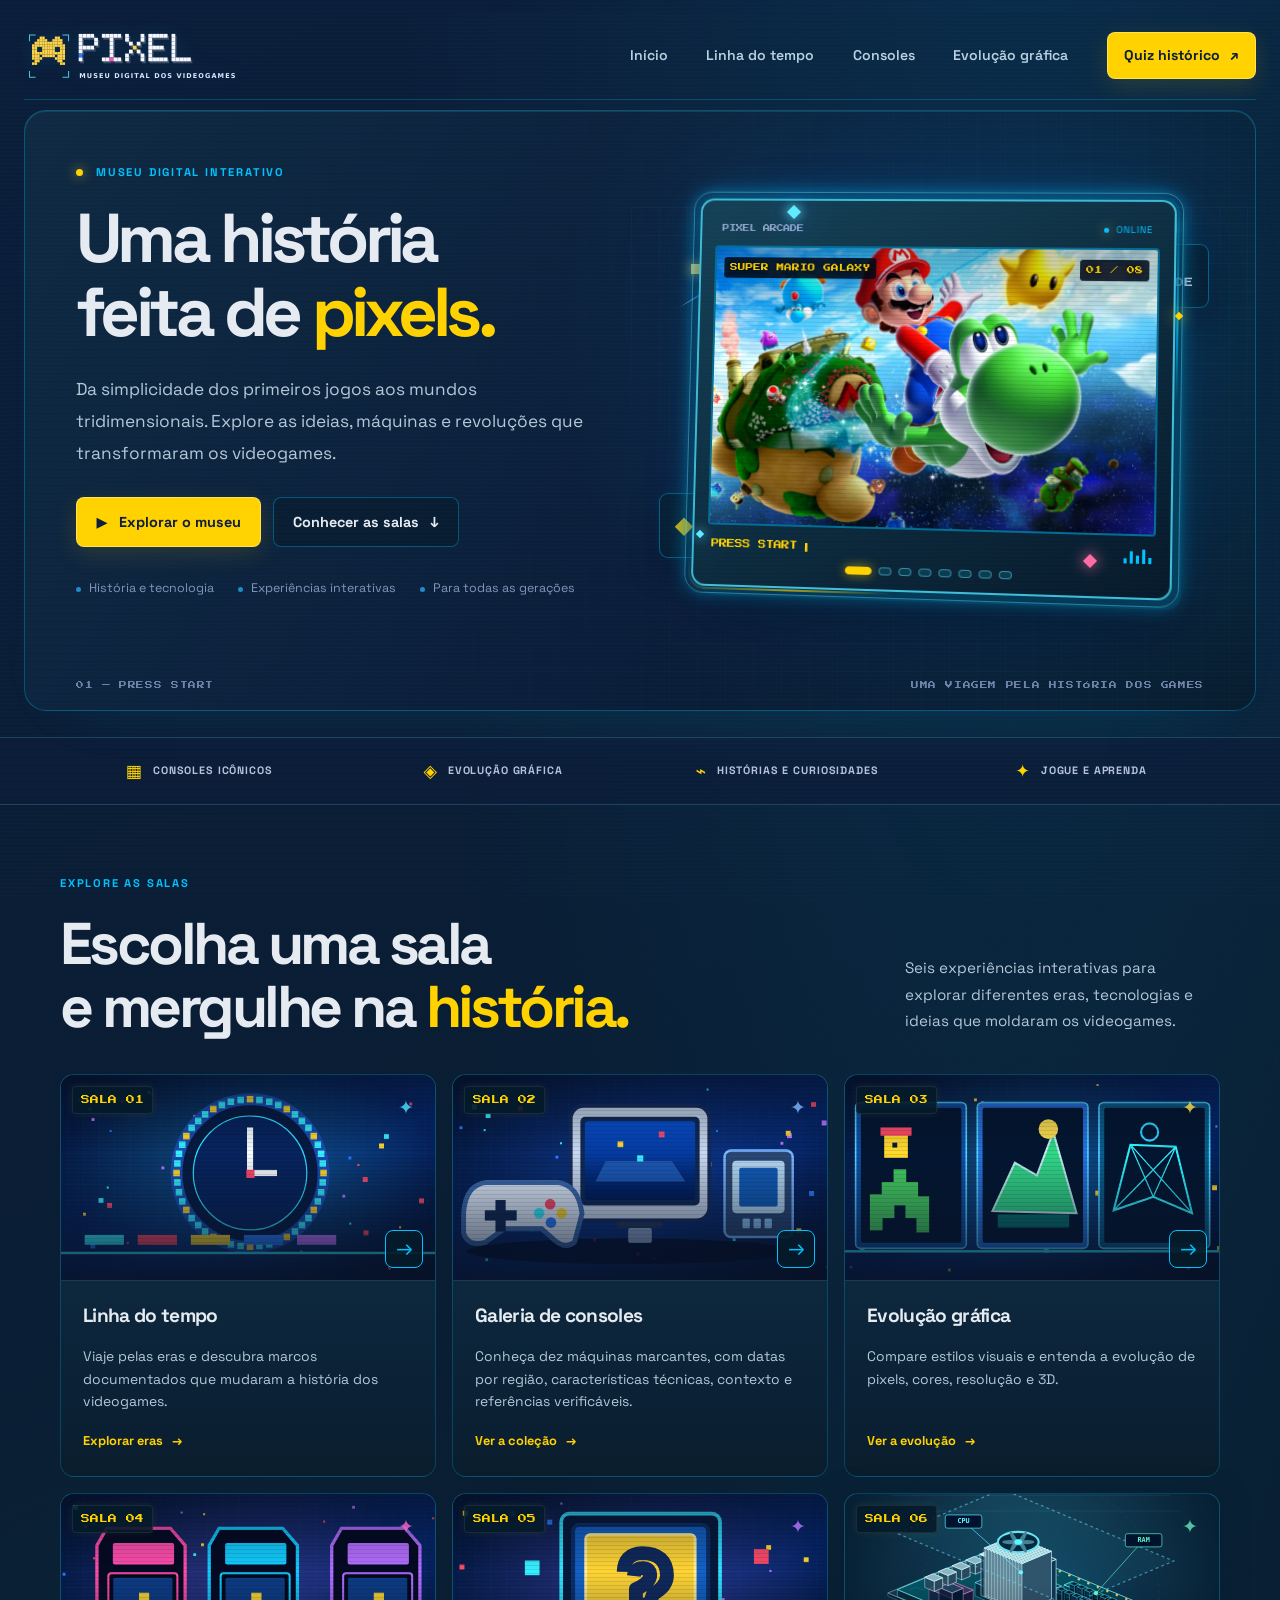
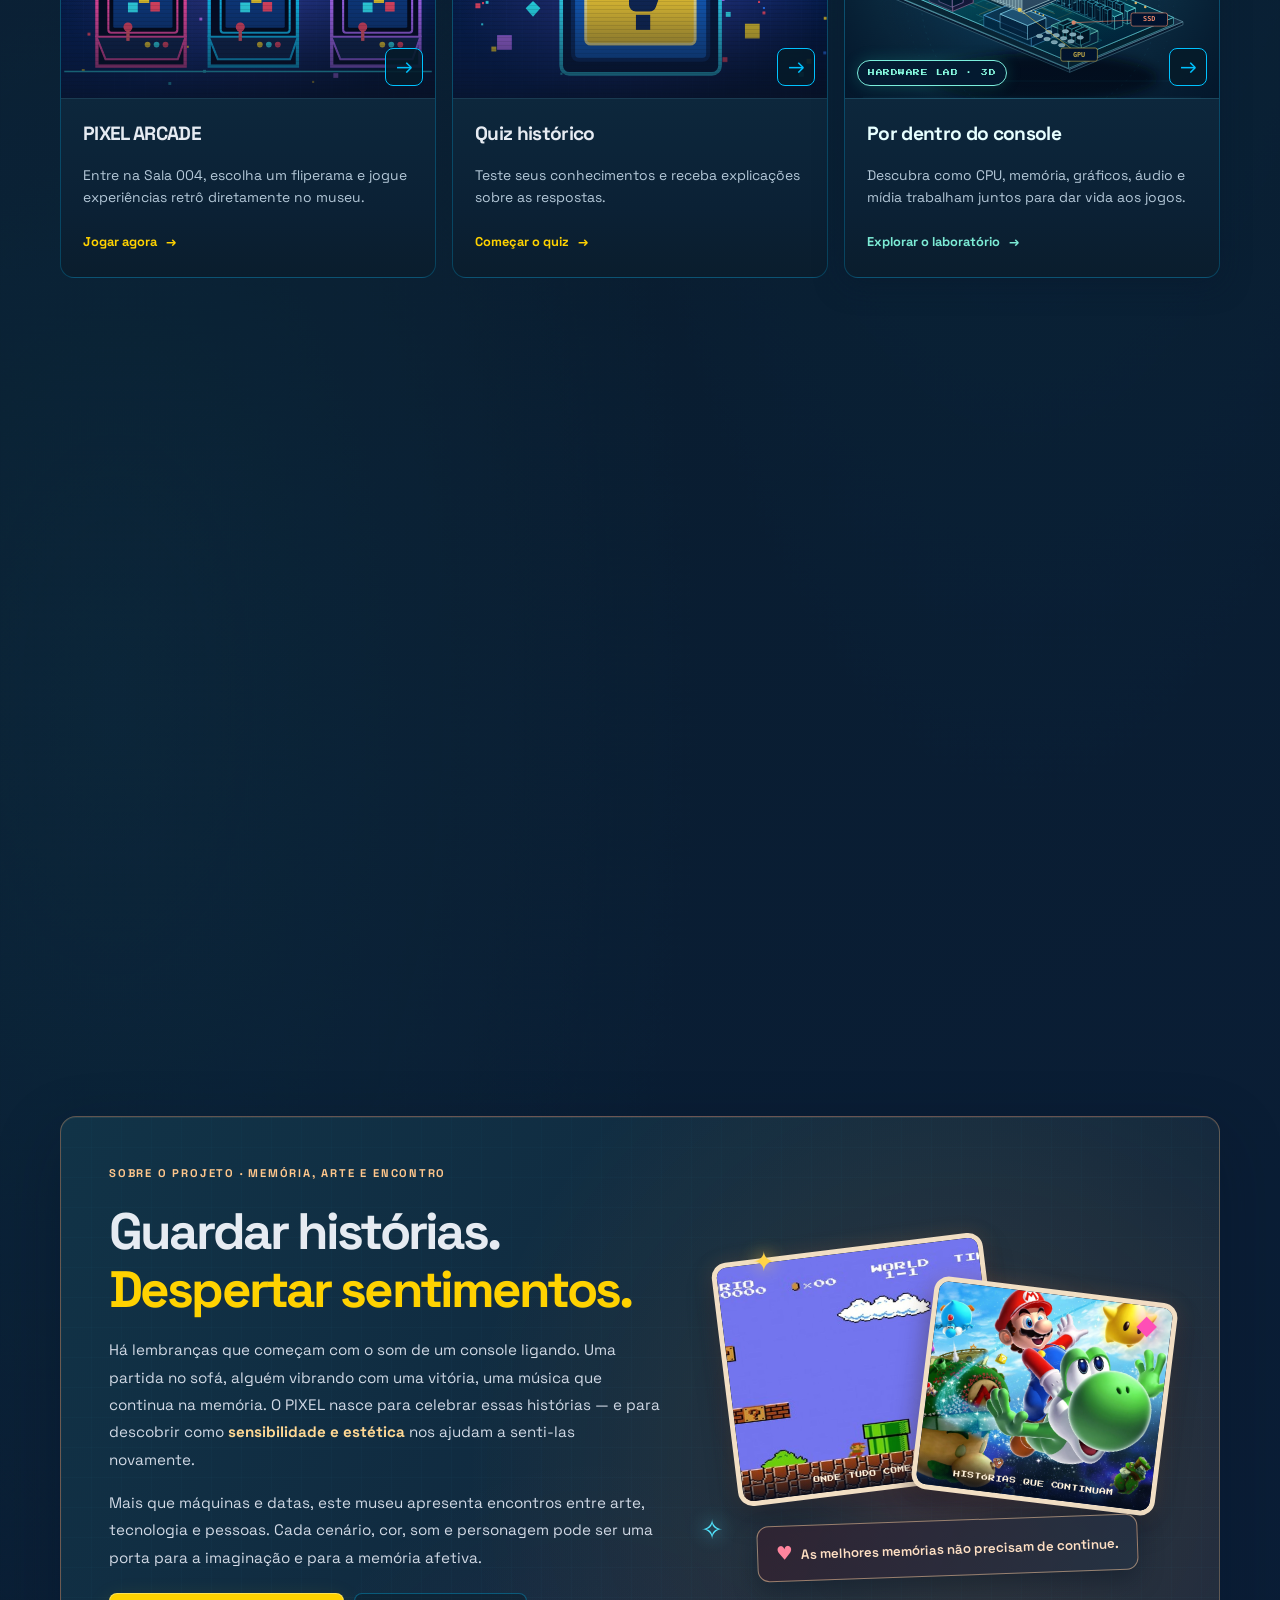
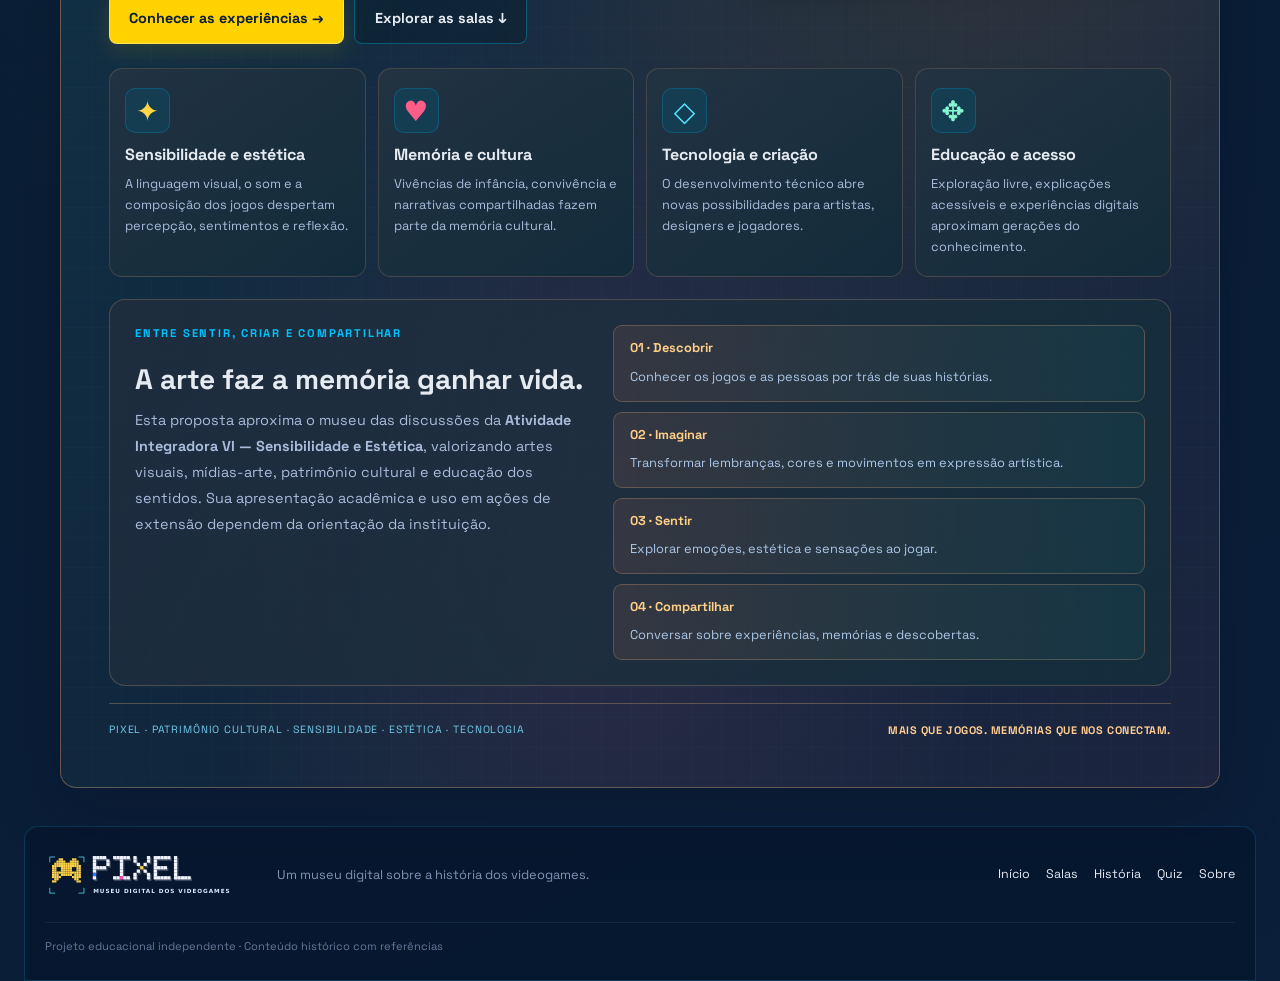
==== commit 1397b904: "restaura versao corrigida do PIXEL" ====
--- a/index.html
+++ b/index.html
@@ -3,11 +3,7 @@
 <head>
   <meta charset="utf-8">
   <meta name="viewport" content="width=device-width, initial-scale=1">
-<<<<<<< HEAD
   <meta name="theme-color" content="#0B1E3A">
-=======
-  <meta name="theme-color" content="#071126">
->>>>>>> b28090f26a2ea0a8cbcb2d33ea038a6f161b5d9a
   <meta name="description" content="PIXEL — um museu interativo sobre a história dos videogames. Explore eras, consoles e revoluções tecnológicas.">
   <title>PIXEL — Museu Interativo dos Videogames</title>
   <link rel="preconnect" href="https://fonts.googleapis.com">
@@ -15,15 +11,12 @@
   <link href="https://fonts.googleapis.com/css2?family=Press+Start+2P&family=Space+Grotesk:wght@400;500;600;700&display=swap" rel="stylesheet">
   <link rel="icon" type="image/svg+xml" href="./assets/logo.svg">
   <link rel="stylesheet" href="./css/main.css">
-<<<<<<< HEAD
   <link rel="stylesheet" href="./css/home-v5.css">
   <link rel="stylesheet" href="./css/quiz.css">
   <link rel="stylesheet" href="./css/hardware-lab.css">
   <link rel="stylesheet" href="./css/pixel-brand-2026.css">
   <link rel="stylesheet" href="./css/pixel-azul-petroleo.css">
   <link rel="stylesheet" href="./css/pixel-home-artistic.css">
-=======
->>>>>>> b28090f26a2ea0a8cbcb2d33ea038a6f161b5d9a
   <script type="module" src="./js/app.js"></script>
 </head>
 <body>
@@ -31,12 +24,7 @@
   <div class="scanlines" aria-hidden="true"></div>
   <header class="site-header">
     <a class="brand" href="#/" aria-label="PIXEL, início">
-<<<<<<< HEAD
       <img class="brand-lockup" src="./assets/pixel-logo-full.svg" alt="PIXEL — Museu Digital dos Videogames" width="492" height="112">
-=======
-      <img class="brand-mark" src="./assets/logo.svg" alt="" width="42" height="39" aria-hidden="true">
-      <span class="brand-word">PIXEL<span class="brand-period">.</span></span>
->>>>>>> b28090f26a2ea0a8cbcb2d33ea038a6f161b5d9a
     </a>
     <button class="menu-toggle" type="button" aria-expanded="false" aria-controls="primary-nav">
       <span class="sr-only">Abrir menu</span><span></span><span></span><span></span>
@@ -55,15 +43,9 @@
     </div>
   </main>
   <footer class="site-footer">
-<<<<<<< HEAD
     <a class="footer-brand" href="#/" aria-label="PIXEL, voltar ao início"><img src="./assets/pixel-logo-full.svg" alt="PIXEL" width="492" height="112"></a>
     <p>Um museu digital sobre a história dos videogames.</p>
     <nav aria-label="Navegação do rodapé"><a href="#/">Início</a><a href="#salas-home">Salas</a><a href="#/sala/linha-do-tempo">História</a><a href="#/sala/quiz">Quiz</a><a href="#sobre">Sobre</a></nav>
-=======
-    <a class="footer-brand" href="#/">PIXEL<span>.</span></a>
-    <p>Um museu digital sobre a história dos videogames.</p>
-    <a href="#/" class="back-top">Voltar ao início ↑</a>
->>>>>>> b28090f26a2ea0a8cbcb2d33ea038a6f161b5d9a
     <small>Projeto educacional independente · Conteúdo histórico com referências</small>
   </footer>
 </body>
--- a/css/main.css
+++ b/css/main.css
@@ -504,11 +504,8 @@
 .arcade-card-art { min-height:180px; position:relative; display:grid; place-items:center; overflow:hidden; isolation:isolate; background:radial-gradient(circle at 50% 30%,rgba(84,230,255,.14),transparent 55%),#08142c; border-bottom:1px solid var(--line); }
 .arcade-card-art::before { content:""; position:absolute; inset:0; opacity:.35; background-image:linear-gradient(rgba(84,230,255,.12) 1px,transparent 1px),linear-gradient(90deg,rgba(84,230,255,.12) 1px,transparent 1px); background-size:18px 18px; z-index:-1; }
 .arcade-card-art .art-label { position:absolute; left:14px; top:13px; font: .58rem 'Press Start 2P',monospace; color:#9eb3d7; }
-<<<<<<< HEAD
 .arcade-card-art .sonic-speed-cover { width:100%; height:100%; min-height:180px; position:absolute; inset:0; object-fit:cover; object-position:center; }
 .arcade-art-sonic::before { opacity:.12; }
-=======
->>>>>>> b28090f26a2ea0a8cbcb2d33ea038a6f161b5d9a
 .arcade-art-hero { width:94px; height:94px; display:grid; place-items:center; font-size:4.2rem; filter:drop-shadow(0 8px 0 rgba(0,0,0,.25)); }
 .arcade-art-sonic .arcade-art-hero { color:#54e6ff; text-shadow:4px 4px 0 #2f7bff,-2px -2px 0 #b6f6ff; transform:rotate(-8deg); }
 .arcade-art-quest .arcade-art-hero { color:#ffd447; text-shadow:4px 4px 0 #d36b37; }
@@ -545,16 +542,8 @@
 @media(max-width:620px){.arcade-grid{grid-template-columns:1fr}.arcade-card-art{min-height:150px}.arcade-controls{align-items:stretch;flex-direction:column}.arcade-control-pad{justify-content:center}.arcade-control-pad button{flex:1}.arcade-game-top{align-items:flex-start;flex-direction:column}.arcade-canvas{aspect-ratio:4/3}}
 @media(prefers-reduced-motion:reduce){.arcade-card{transition:none}}
 
-<<<<<<< HEAD
 /* Sala 004 — narrativa visual e destaque para Pac-Man */
 .arcade-history{display:grid;grid-template-columns:minmax(0,1.15fr) minmax(240px,.85fr);gap:clamp(20px,4vw,42px);align-items:center;margin:0 0 28px;padding:clamp(20px,4vw,36px);border:1px solid rgba(255,180,66,.24);border-radius:18px;background:radial-gradient(circle at 90% 20%,rgba(255,118,38,.15),transparent 42%),linear-gradient(130deg,rgba(18,24,49,.98),rgba(8,13,29,.98));box-shadow:0 18px 55px rgba(0,0,0,.18)}
-=======
-/* Sala 004 — narrativa visual e destaque para Top Gear */
-.arcade-history{display:grid;grid-template-columns:minmax(0,1.15fr) minmax(240px,.85fr);gap:clamp(20px,4vw,42px);align-items:center;margin:0 0 28px;padding:clamp(20px,4vw,36px);border:1px solid rgba(255,180,66,.24);border-radius:18px;background:radial-gradient(circle at 90% 20%,rgba(255,118,38,.15),transparent 42%),linear-gradient(130deg,rgba(18,24,49,.98),rgba(8,13,29,.98));box-shadow:0 18px 55px rgba(0,0,0,.18)}
-.arcade-history-copy h2{font-size:clamp(1.5rem,3.2vw,2.35rem);line-height:1.2;letter-spacing:-.045em;margin:0 0 14px}.arcade-history-copy p{color:var(--muted);line-height:1.8;margin:0 0 12px}.arcade-history-copy strong{color:#ffd38a}.arcade-history-note{font-size:.78rem!important;border-left:2px solid #ff9a42;padding-left:12px}.arcade-history-cover{margin:0;overflow:hidden;border-radius:12px;border:1px solid rgba(255,170,67,.3);background:#080808;box-shadow:0 14px 36px rgba(0,0,0,.3)}.arcade-history-cover img{display:block;width:100%;max-height:290px;object-fit:cover;object-position:center}.arcade-history-cover span{display:block;padding:11px 13px;color:#ffd38a;font-size:.65rem;letter-spacing:.13em;font-weight:700}.arcade-art-race{background:#080808}.arcade-art-race::before{display:none}.arcade-art-race .art-label{z-index:2;color:#fff;background:rgba(0,0,0,.55);padding:7px;border-radius:4px}.arcade-card-art .topgear-cover{display:block;width:100%;height:100%;min-height:180px;max-height:240px;object-fit:cover;object-position:center 56%;transition:transform .35s ease}.arcade-card:hover .topgear-cover{transform:scale(1.035)}.arcade-art-race .arcade-art-hero{display:none}
-@media(max-width:700px){.arcade-history{grid-template-columns:1fr}.arcade-history-cover{max-width:480px;width:100%;margin-inline:auto}.arcade-history-cover img{max-height:240px}.arcade-card-art .topgear-cover{min-height:160px;max-height:220px}}
-@media(prefers-reduced-motion:reduce){.arcade-card-art .topgear-cover{transition:none}.arcade-card:hover .topgear-cover{transform:none}}
->>>>>>> b28090f26a2ea0a8cbcb2d33ea038a6f161b5d9a
 
 /* Sonic: capturas nos cards */
 .sonic-milestone { grid-template-columns: 82px 1fr; }
@@ -728,7 +717,6 @@
   .tl-item, .tl-art, .tl-open, .room-media img { transition: none; }
   .tl-dot, .tl-ruler-node i, .tl-hero-clock, .tl-rail-hint span { animation: none; }
 }
-<<<<<<< HEAD
 
 /* Sala 004 — integração Space Invaders */
 .arcade-art-spaceInvaders { background: #050505; }
@@ -1172,5 +1160,3 @@
   .evo-slider-overlay h3 { font-size: 1.8rem; }
   .evo-shift-list li { font-size: .82rem; }
 }
-=======
->>>>>>> b28090f26a2ea0a8cbcb2d33ea038a6f161b5d9a
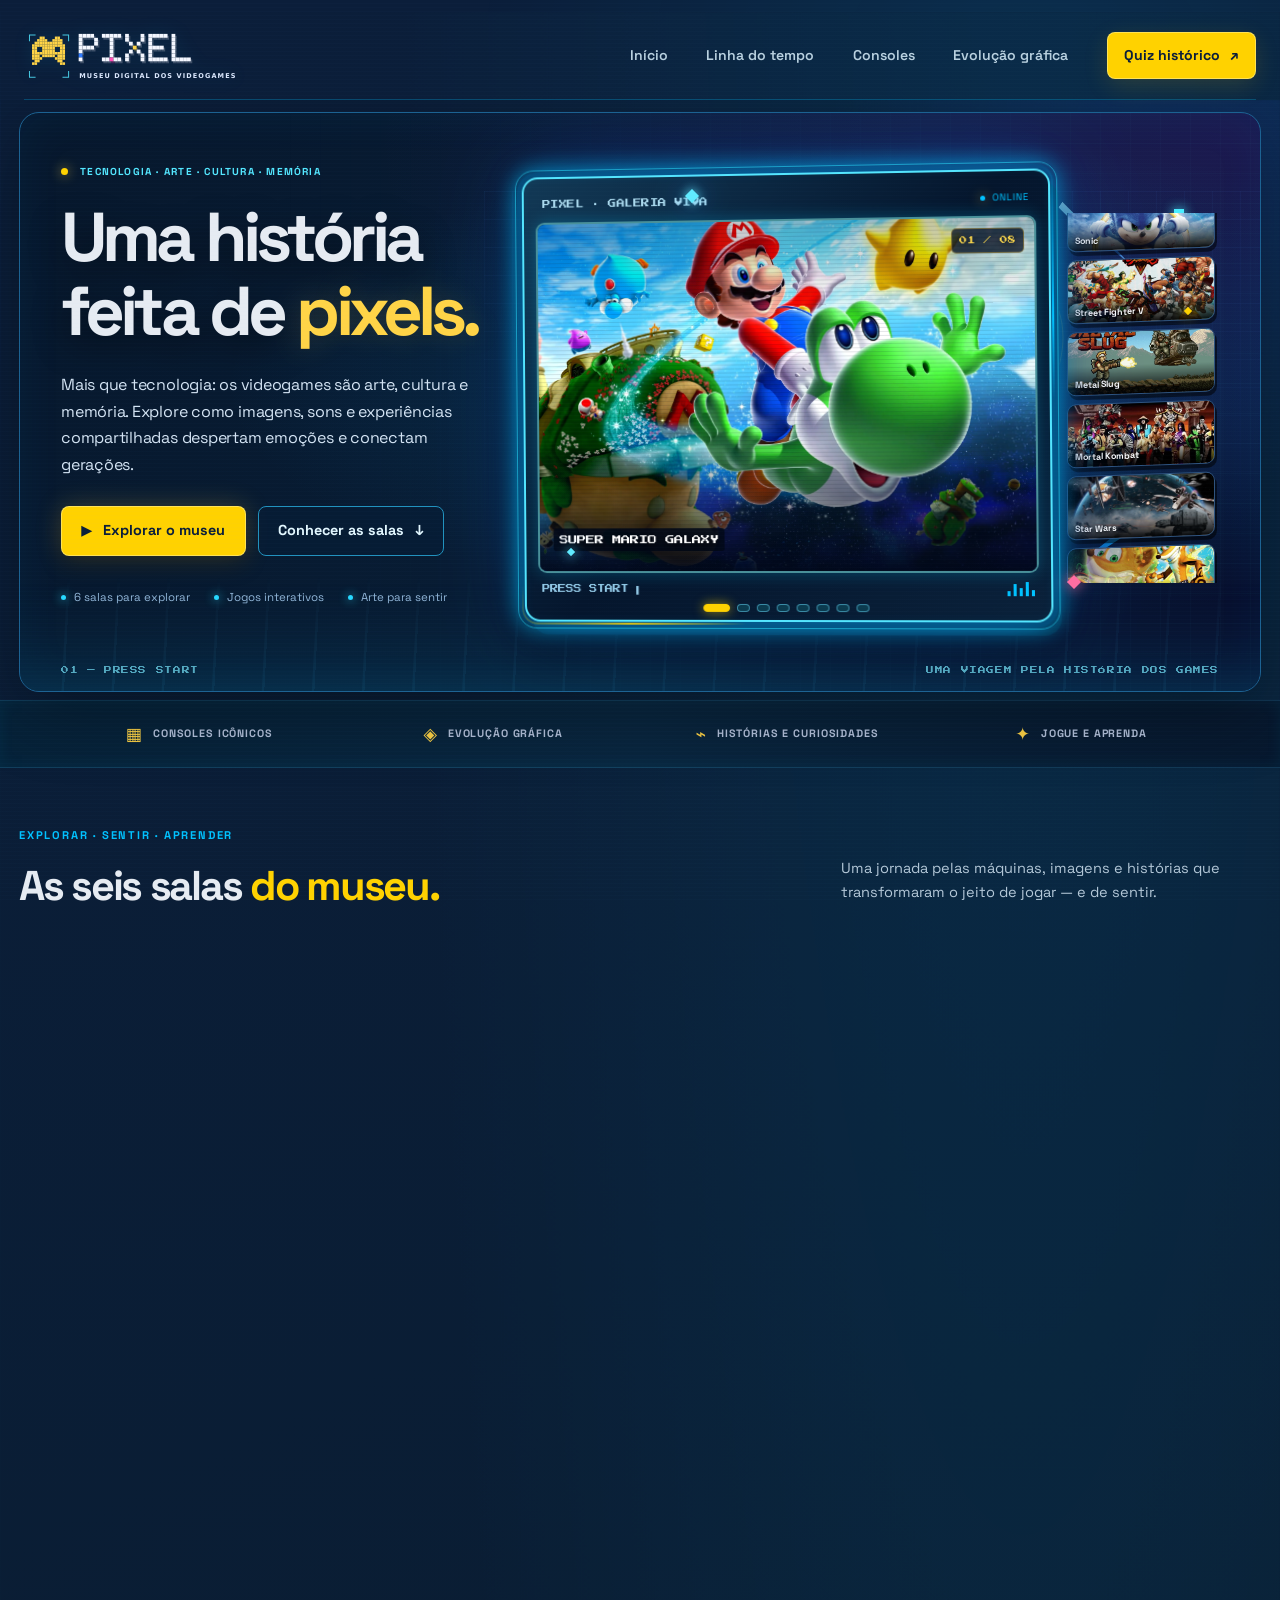
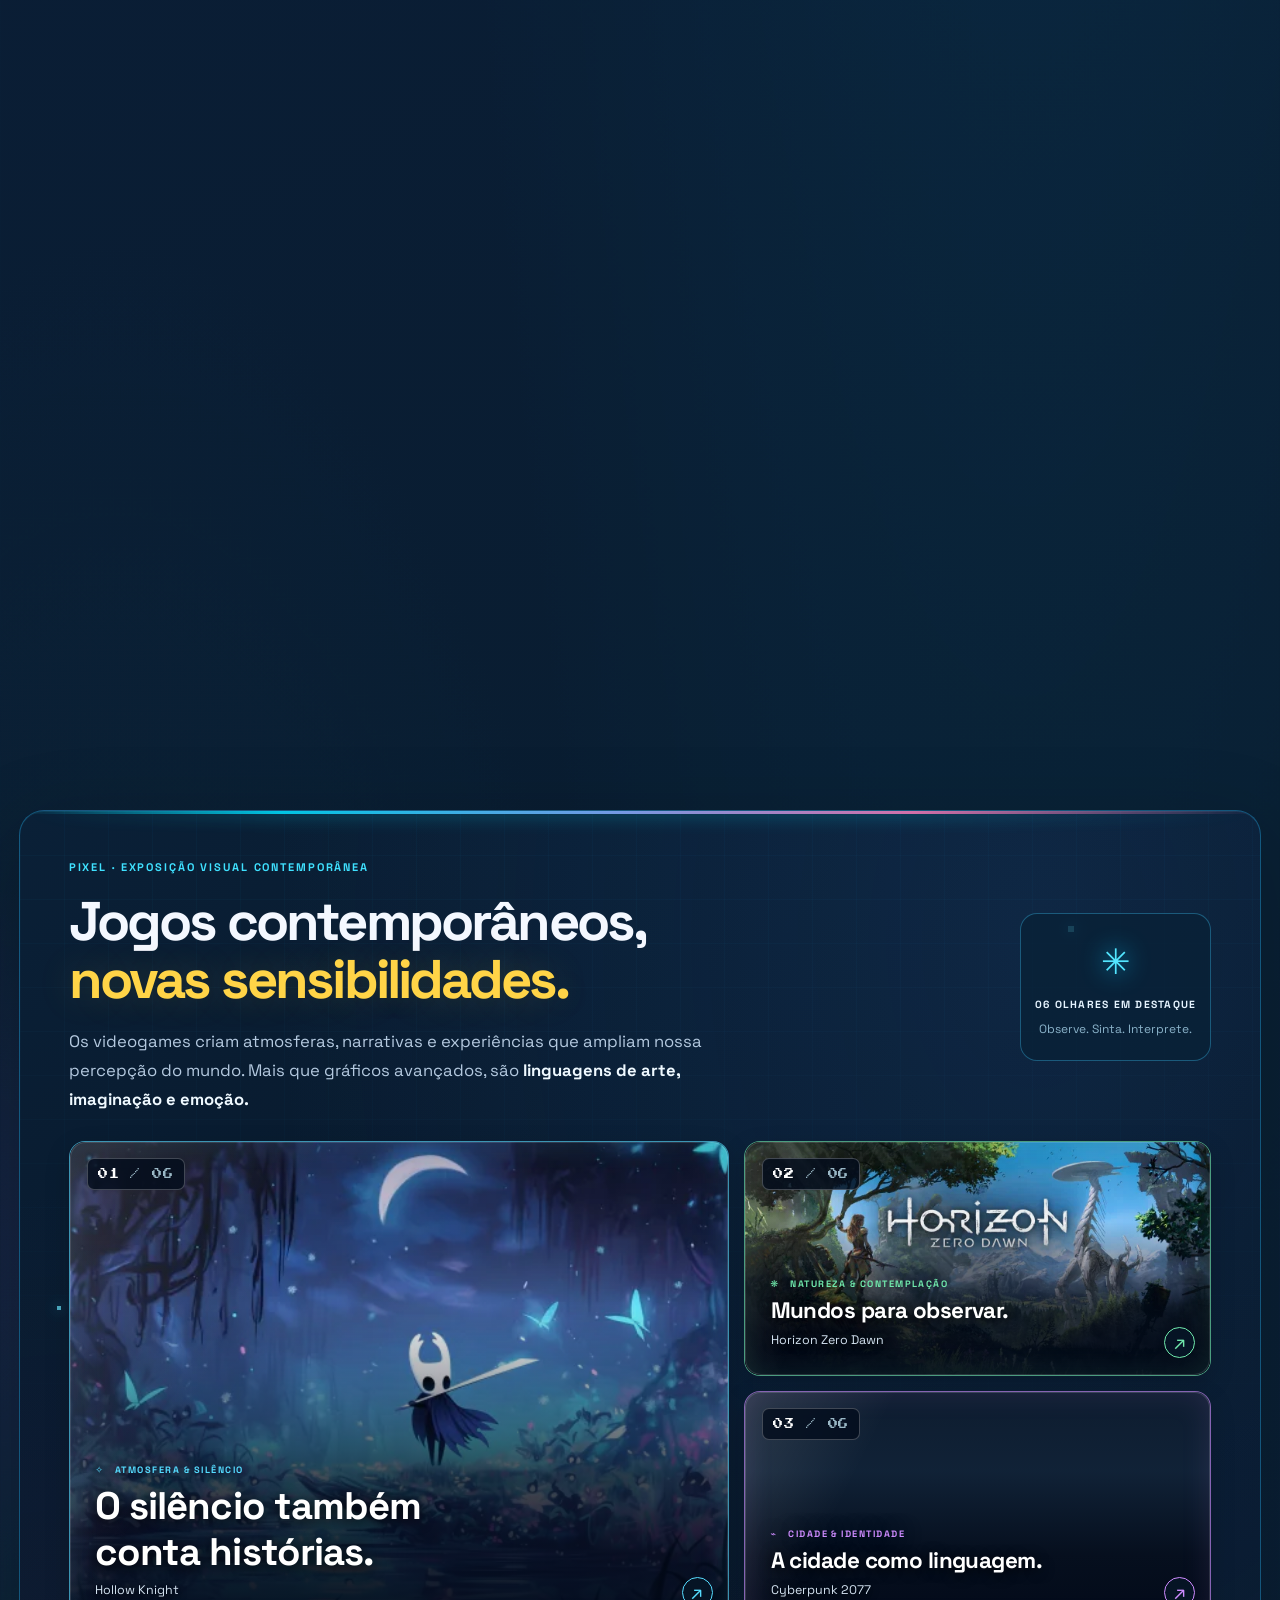
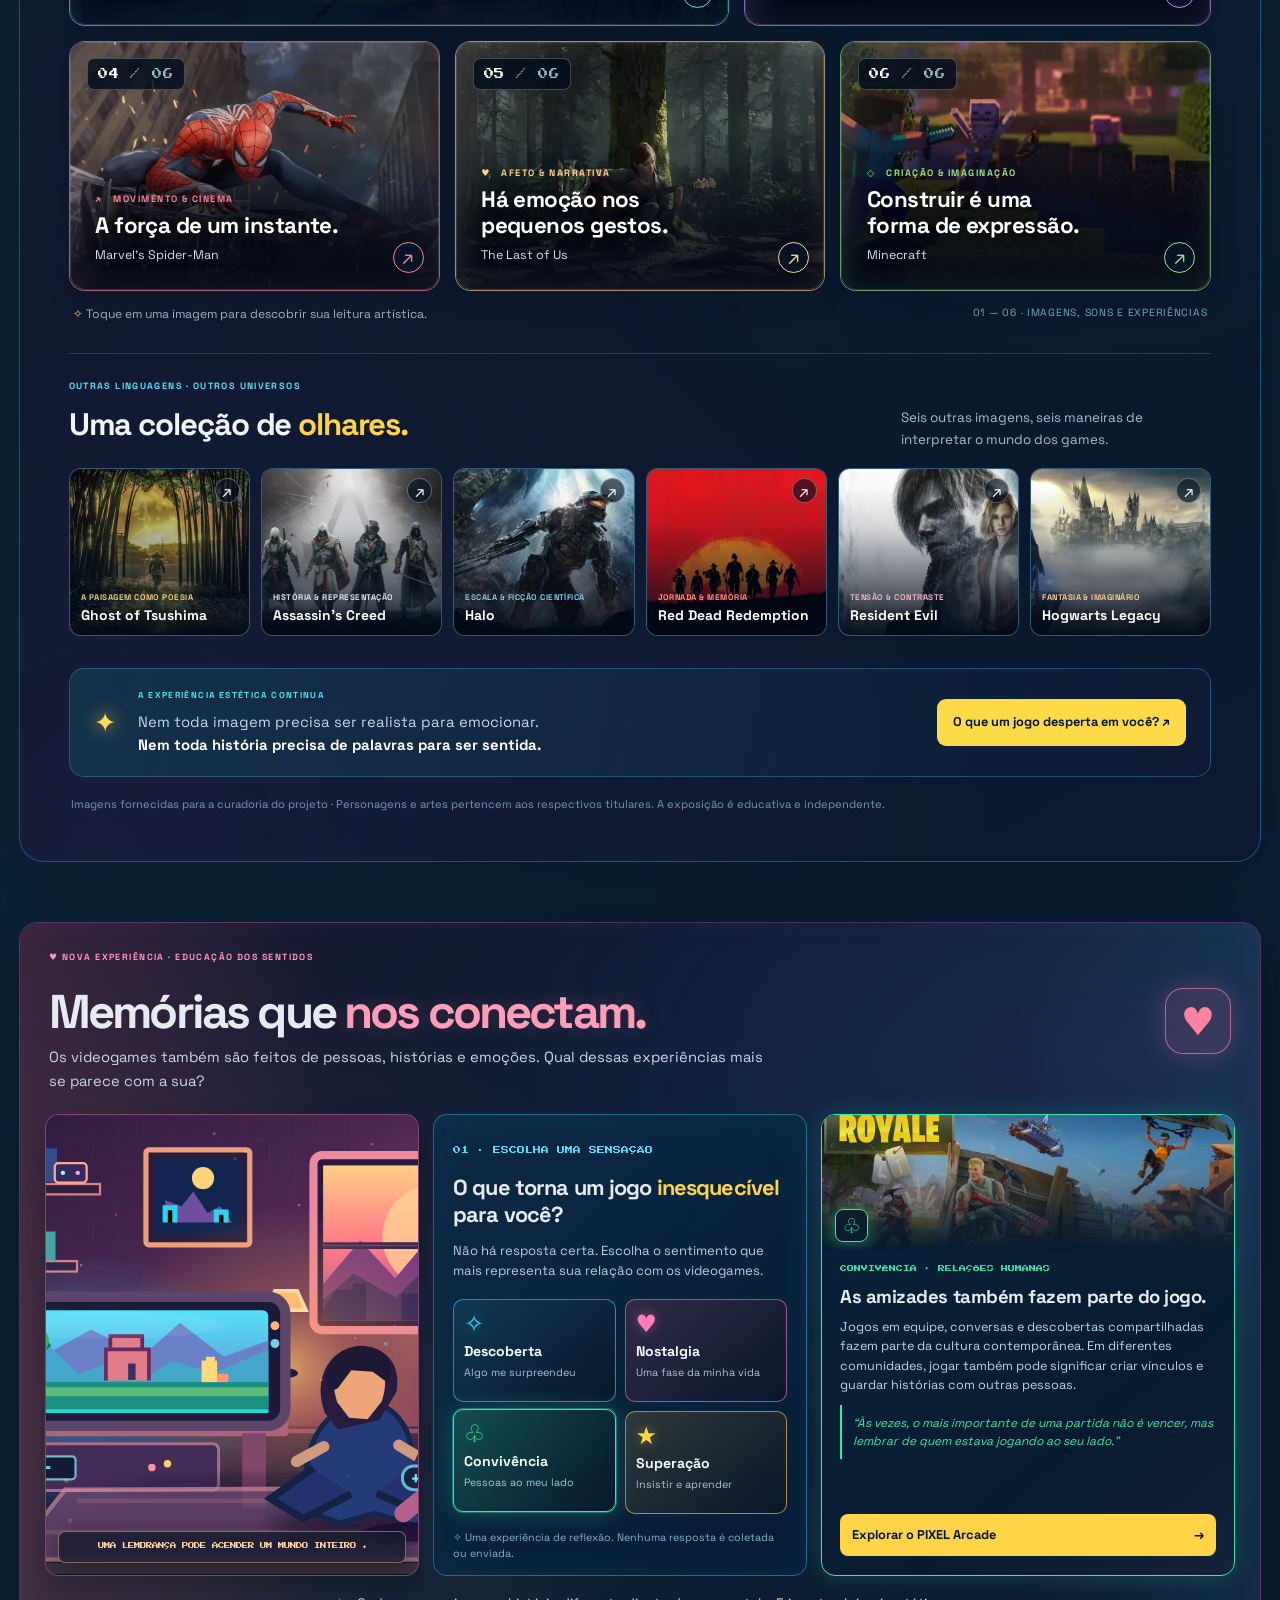
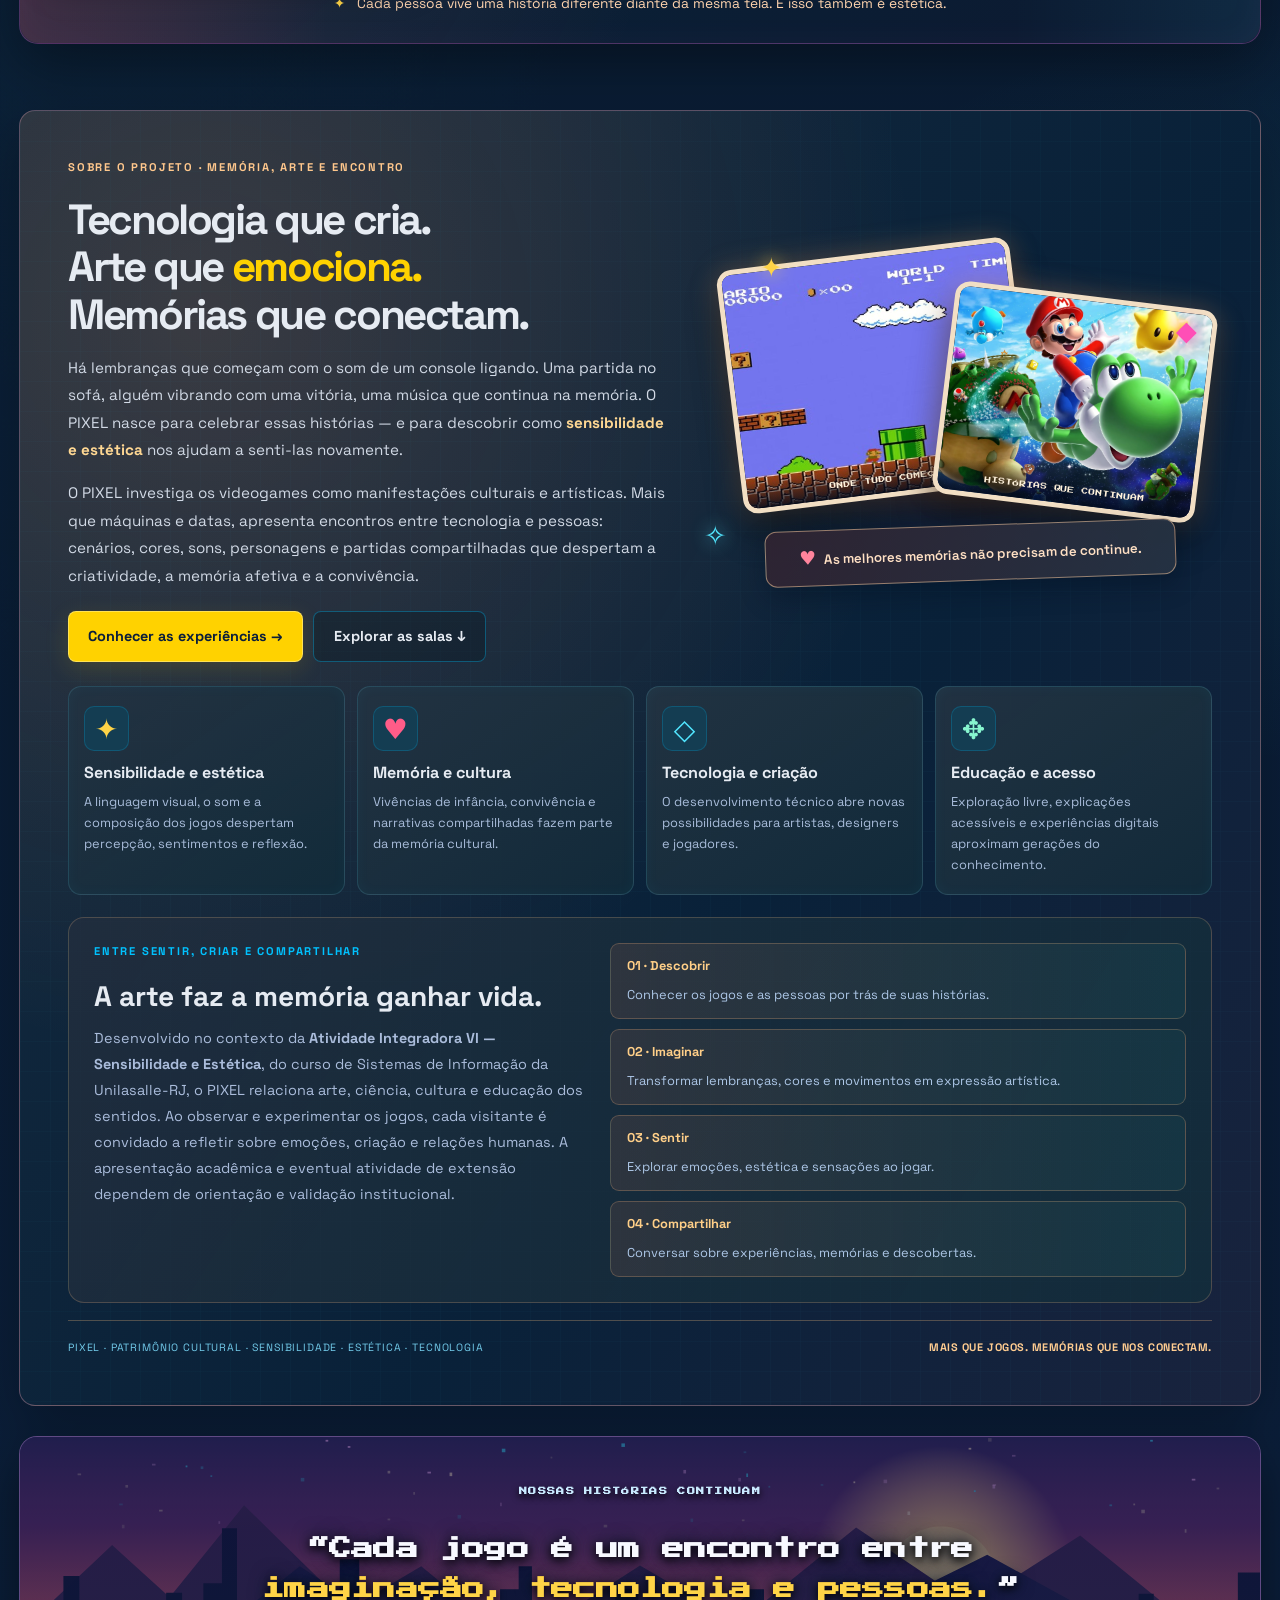
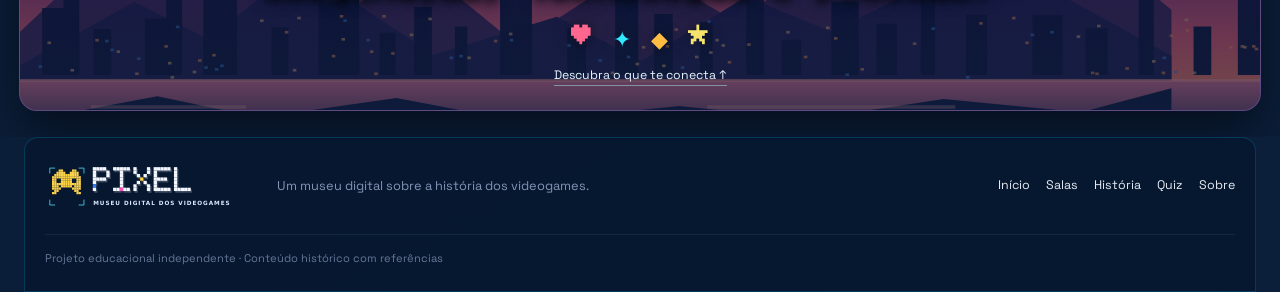
==== commit 52c35514: "adiciona exposicao contemporanea e renova galerias" ====
--- a/index.html
+++ b/index.html
@@ -4,7 +4,7 @@
   <meta charset="utf-8">
   <meta name="viewport" content="width=device-width, initial-scale=1">
   <meta name="theme-color" content="#0B1E3A">
-  <meta name="description" content="PIXEL — um museu interativo sobre a história dos videogames. Explore eras, consoles e revoluções tecnológicas.">
+  <meta name="description" content="PIXEL — um museu interativo sobre a história dos videogames. Explore eras, consoles, arte, memórias e sensibilidades contemporâneas.">
   <title>PIXEL — Museu Interativo dos Videogames</title>
   <link rel="preconnect" href="https://fonts.googleapis.com">
   <link rel="preconnect" href="https://fonts.gstatic.com" crossorigin>
@@ -17,6 +17,8 @@
   <link rel="stylesheet" href="./css/pixel-brand-2026.css">
   <link rel="stylesheet" href="./css/pixel-azul-petroleo.css">
   <link rel="stylesheet" href="./css/pixel-home-artistic.css">
+  <link rel="stylesheet" href="./css/pixel-home-cinematic.css">
+  <link rel="stylesheet" href="./css/pixel-contemporaneo.css">
   <script type="module" src="./js/app.js"></script>
 </head>
 <body>
--- a/css/main.css
+++ b/css/main.css
@@ -1160,3 +1160,36 @@
   .evo-slider-overlay h3 { font-size: 1.8rem; }
   .evo-shift-list li { font-size: .82rem; }
 }
+
+/* Sala 03: cards da arte abstrata sem sobreposição em telas pequenas. */
+@media (max-width:720px) {
+  .evo-mural { display:grid; grid-template-columns:minmax(0,1fr); align-content:start; gap:14px; padding:18px; min-height:0; height:auto; overflow:hidden; }
+  .evo-mural-panel { position:relative; inset:auto !important; left:auto !important; top:auto !important; transform:none !important; width:100% !important; max-width:100%; aspect-ratio:auto; height:112px; padding:12px; border-radius:16px; margin:0; z-index:2; }
+  .evo-mural-panel.is-pixel,.evo-mural-panel.is-sprite,.evo-mural-panel.is-polygon,.evo-mural-panel.is-modern { left:auto !important; top:auto !important; }
+  .evo-mural-track { left:50%; top:22px; bottom:22px; z-index:0; opacity:.5; }
+  .evo-mural-panel .evo-mural-core { inset:18% 12% 8%; }
+  .evo-mural-orbit { pointer-events:none; }
+}
+@media (max-width:400px) {
+  .evo-mural { padding:12px; gap:13px; }
+  .evo-mural-panel { height:108px; }
+}
+
+/* Embedded games: fit touch controls within the iframe on narrow portrait devices. */
+@media (max-width:620px) {
+  .arcade-game { padding:12px; }
+  .arcade-game-actions { width:100%; }
+  .arcade-game-actions .button { flex:1 1 130px; justify-content:center; }
+  .space-invaders-frame-wrap { min-height:0; }
+  .space-invaders-frame-wrap iframe { height:min(88dvh,760px); min-height:540px; }
+  .outrun-frame-wrap { min-height:0; }
+  .outrun-frame-wrap iframe { height:min(83dvh,720px); min-height:540px; }
+  .sonic-frame-wrap { min-height:0; }
+  .sonic-frame-wrap iframe { height:clamp(340px,58dvh,600px); min-height:340px; }
+}
+
+/* Bloco textual pedagógico. Não altera a interatividade de nenhuma sala. */
+.room-reflection { margin-top:34px; margin-bottom:40px; padding:clamp(20px,4vw,34px); border:1px solid rgba(255,212,71,.32); border-radius:18px; background:linear-gradient(125deg,rgba(12,47,67,.92),rgba(9,25,46,.97)); box-shadow:inset 0 1px rgba(255,255,255,.04); }
+.room-reflection .eyebrow { color:#ffd447; }
+.room-reflection h2 { font-size:clamp(1.4rem,3vw,2rem); margin:10px 0 12px; letter-spacing:-.025em; }
+.room-reflection p:last-child { color:#d1e9f5; max-width:780px; font-size:clamp(.95rem,2vw,1.1rem); line-height:1.7; }
--- a/css/pixel-home-cinematic.css
+++ b/css/pixel-home-cinematic.css
@@ -0,0 +1,241 @@
+/* PIXEL · Home cinematográfica | 2026
+   Camada exclusiva da página inicial: não altera layout ou controles das salas. */
+.home-cinematic{--neon-cyan:#35e1ff;--neon-gold:#ffd447;--home-panel:#07182e;position:relative;isolation:isolate;overflow:hidden;padding-bottom:26px}
+.home-cinematic::before{content:"";position:absolute;inset:0;z-index:-1;pointer-events:none;background:radial-gradient(ellipse 470px 420px at 93% 1%,rgba(39,79,231,.17),transparent 78%),radial-gradient(ellipse 600px 500px at -15% 43%,rgba(178,62,228,.10),transparent 84%),radial-gradient(ellipse 700px 450px at 105% 79%,rgba(33,199,213,.09),transparent 85%)}
+.home-cinematic .hero-v5{width:min(1360px,calc(100% - 38px));min-height:562px;margin-block:12px 8px;grid-template-columns:minmax(0,.78fr) minmax(0,1.26fr);gap:25px;padding:50px clamp(22px,3.2vw,44px) 15px;border:1px solid #1c6292;border-radius:20px;background:radial-gradient(ellipse at 74% 47%,rgba(11,135,209,.22),transparent 55%),radial-gradient(ellipse at 98% 5%,rgba(104,44,201,.20),transparent 50%),linear-gradient(120deg,#07182d 0%,#081d35 58%,#080e2d);box-shadow:inset 0 0 45px rgba(18,128,223,.08),0 20px 70px #0005;}
+.home-cinematic .hero-v5::before{opacity:.34;background-size:30px 30px;mask-image:linear-gradient(90deg,transparent 13%,#000 95%)}
+.home-cinematic .hero-v5::after{content:"";position:absolute;inset:auto 0 0;z-index:-1;height:115px;background:linear-gradient(0deg,rgba(7,62,93,.49),transparent),repeating-linear-gradient(93deg,transparent 0 47px,rgba(65,199,255,.10) 48px 50px);mask-image:linear-gradient(0deg,#000,transparent);pointer-events:none}
+.home-cinematic .hero-copy{align-self:center}
+.home-cinematic .hero-copy .eyebrow{color:#54e7ff;font-size:.63rem;letter-spacing:.12em;line-height:1.8}
+.home-cinematic .hero-copy h1{font-weight:700;font-size:clamp(3.1rem,5.4vw,5.2rem);line-height:1.065;text-shadow:0 12px 35px #0007;max-width:530px}
+.home-cinematic .hero-copy .accent-text{color:#ffd447;text-shadow:0 0 30px #ffd4472a}
+.home-cinematic .hero-description{max-width:480px;color:#d4e4f4;line-height:1.66;letter-spacing:-.014em;font-size:clamp(.95rem,1.25vw,1.08rem)}
+.home-cinematic .hero-copy .button-primary{box-shadow:0 0 26px #ffd44734,0 10px 20px #0004;font-weight:800}
+.home-cinematic .hero-actions .button-quiet{border-color:#2192be;background:#071d37aa;color:#e2f7ff}
+.home-cinematic .hero-actions .button-quiet:hover{background:#0c3855}
+.home-cinematic .hero-meta{color:#90b5d7;font-size:.72rem}
+.home-cinematic .hero-meta i{background:#27d8ff;box-shadow:0 0 10px #27d8ff}
+.home-cinematic .hero-art{min-width:0;min-height:425px;display:grid;place-items:center}
+.home-cinematic .hero-showcase{z-index:5;position:relative;display:grid;grid-template-columns:minmax(0,1fr) minmax(105px,22%);align-items:center;gap:15px;width:100%;min-width:0;perspective:1200px}
+.home-cinematic .hero-gallery-art .art-panel{width:100%;max-width:none;min-width:0;padding:12px 12px 8px;border:2px solid #58e8ff;border-radius:16px;background:linear-gradient(135deg,#123956,#05162d 50%,#0a213a);transform:rotateY(-3deg) rotateZ(-.45deg);box-shadow:0 0 0 5px #00548e55,0 0 32px #00c2ff8a,0 0 82px #126cff5a,8px 13px 0 #052338,0 24px 55px #000b;animation:home-frame-floating 6s ease-in-out infinite}
+@keyframes home-frame-floating{0%,100%{transform:translateY(0) rotateY(-3deg) rotateZ(-.45deg)}50%{transform:translateY(-7px) rotateY(-2deg) rotateZ(.15deg)}}
+.home-cinematic .hero-gallery-art .art-panel::before{inset:-9px;border:1px solid #25dcff99;box-shadow:0 0 20px #00c2ff66,inset 0 0 16px #00c2ff30}
+.home-cinematic .hero-gallery-art .art-panel::after{opacity:1}
+.home-cinematic .hero-gallery-art .art-panel-top{font-size:.53rem;letter-spacing:.05em;color:#abdaee}
+.home-cinematic .hero-gallery-art .art-screen{aspect-ratio:1.42/1;border:2px solid #7bf0ff99;border-radius:9px;background:#000;box-shadow:inset 0 0 20px #000b,0 0 17px #02c7ff45}
+.home-cinematic .hero-gallery-art .hero-slide{object-fit:cover;object-position:center;filter:saturate(1.15) contrast(1.04);transition:opacity .85s ease,transform 6s ease}
+.home-cinematic .hero-caption-shade{position:absolute;z-index:2;bottom:0;left:0;right:0;height:37%;background:linear-gradient(0deg,rgba(1,8,26,.95),rgba(1,10,23,.5) 42%,transparent);pointer-events:none}
+.home-cinematic .hero-gallery-art .hero-screen-rotator .screen-label{top:auto;bottom:20px;left:14px;max-width:76%;font-size:clamp(.46rem,.73vw,.66rem);line-height:1.7;text-shadow:0 3px 8px #000;color:white}
+.home-cinematic .hero-gallery-art .hero-screen-rotator .screen-score{top:10px;right:10px;bottom:auto;left:auto;padding:5px 7px;border:1px solid #e3b84066;border-radius:5px;background:#071326c9;color:#ffda4d;font-size:.48rem}
+.home-cinematic .art-panel-bottom{padding:9px 4px 0;color:#92c8e5}
+.home-cinematic .hero-slide-controls{padding-top:8px}
+.home-cinematic .hero-preview-rail{min-width:0;display:grid;grid-template-columns:1fr;grid-template-rows:repeat(5,64px);align-content:center;gap:8px;max-height:370px;overflow:hidden;transform:translateX(0)}
+.home-cinematic .hero-preview{position:relative;min-width:0;min-height:0;overflow:hidden;display:block;width:100%;height:64px;padding:0;border:1px solid #3c7ebd99;border-radius:9px;background:#0a1633;color:#fff;text-align:left;cursor:pointer;transform:skewY(-2deg);box-shadow:2px 4px 0 #0008;transition:transform .32s,border-color .32s,box-shadow .32s,filter .32s;filter:saturate(.85)}
+.home-cinematic .hero-preview:hover,.home-cinematic .hero-preview:focus-visible,.home-cinematic .hero-preview.is-current{transform:translateX(-6px) skewY(-2deg) scale(1.045);z-index:3;border-color:#50eaff;box-shadow:0 0 16px #00c2ff66,4px 5px 0 #021021;outline-offset:3px;filter:saturate(1.15)}
+.home-cinematic .hero-preview img{display:block;width:100%;height:100%;object-fit:cover;object-position:center}
+.home-cinematic .hero-preview span{position:absolute;left:0;right:0;bottom:0;padding:14px 7px 5px;background:linear-gradient(transparent,#000e);font-size:.56rem;font-weight:700;line-height:1.15;text-shadow:0 1px 3px #000;white-space:nowrap;overflow:hidden;text-overflow:ellipsis}
+.home-cinematic .hero-light-orbit{position:absolute;z-index:-1;inset:1% 5% 4%;border-radius:30%;background:radial-gradient(ellipse,#13aeff48,transparent 65%);filter:blur(29px);animation:home-glow 6s ease-in-out infinite alternate;pointer-events:none}
+@keyframes home-glow{from{opacity:.45;transform:scale(.9)}to{opacity:1;transform:scale(1.12)}}
+.home-cinematic .hero-electric-ray{z-index:2;filter:drop-shadow(0 0 10px #00c2ff)}
+.home-cinematic .hero-electric-spark{z-index:7}
+.home-cinematic .hero-v5 .floating-chip{display:none}
+.home-cinematic .hero-bottom-label{opacity:.8;color:#69cce2}
+/* thematic strip */
+.home-cinematic .intro-strip{border-top:1px solid #287ca84d;border-bottom:1px solid #287ca84d;background:linear-gradient(90deg,#062239,#09263f 50%,#07182e);box-shadow:inset 0 0 15px #00c2ff12}
+.home-cinematic .intro-strip .strip-icon{color:#ffd447}
+/* Six image-forward collectible cards */
+.home-cinematic .rooms-section{width:min(1360px,calc(100% - 38px));padding-block:59px 55px}
+.home-cinematic .rooms-section .section-heading{display:flex;align-items:end;gap:25px;margin-bottom:24px}
+.home-cinematic .rooms-section .section-heading h2{font-size:clamp(2rem,3.25vw,3.35rem);letter-spacing:-.055em}
+.home-cinematic .rooms-section .section-lead{font-size:.91rem;max-width:420px;line-height:1.7}
+.home-cinematic .rooms-section .room-grid{display:grid;grid-template-columns:repeat(6,minmax(0,1fr));gap:13px}
+.home-cinematic .rooms-section .room-card{min-height:321px;padding:0;border:1px solid var(--card-accent);border-radius:12px;background:linear-gradient(165deg,color-mix(in srgb,var(--card-accent) 12%,#0b1730),#07162d 68%);box-shadow:inset 0 0 16px color-mix(in srgb,var(--card-accent) 10%,transparent),0 0 14px color-mix(in srgb,var(--card-accent) 18%,transparent);display:flex;flex-direction:column;transition:transform .35s ease,border-color .35s ease,box-shadow .35s ease}
+.home-cinematic .rooms-section .room-card:hover,.home-cinematic .rooms-section .room-card:focus-visible{transform:translateY(-10px);border-color:#f4fcff;box-shadow:0 14px 30px #0009,0 0 0 1px var(--card-accent),0 0 32px color-mix(in srgb,var(--card-accent) 42%,transparent)}
+.home-cinematic .rooms-section .room-media{aspect-ratio:1.05/1;min-height:155px;flex:0 0 auto;background:radial-gradient(circle at 52% 52%,color-mix(in srgb,var(--card-accent) 30%,#0b1538),#080e2a 72%);border-bottom:2px solid var(--card-accent);isolation:isolate}
+.home-cinematic .room-image-backdrop{position:absolute;inset:0;opacity:.44;background:radial-gradient(ellipse at 50% 50%,color-mix(in srgb,var(--card-accent) 35%,transparent),transparent 73%),repeating-linear-gradient(90deg,transparent 0 23px,#fff1 24px 25px);pointer-events:none}
+.home-cinematic .room-media img.room-art-main{position:absolute;inset:0;width:100%;height:100%;object-fit:cover;filter:saturate(1.45) brightness(1.09);transition:transform .55s ease,filter .35s ease}
+.home-cinematic .room-media::after{background:linear-gradient(180deg,#03091888,transparent 36%,#06112499),linear-gradient(90deg,#0a0d2c38,transparent);z-index:1}
+.home-cinematic .room-art-polaroid{position:absolute;z-index:2;right:7px;bottom:9px;width:37%;height:42%;border:2px solid #d4ebffb8;border-radius:6px;background:#05182d;overflow:hidden;box-shadow:0 8px 10px #000a,0 0 10px color-mix(in srgb,var(--card-accent) 45%,transparent);transform:rotate(6deg);transition:transform .35s}
+.home-cinematic .room-art-polaroid img{display:block;width:100%;height:100%;object-fit:cover;filter:saturate(1.3)}
+.home-cinematic .room-card:hover .room-art-polaroid{transform:rotate(-4deg) translateY(-6px)}
+.home-cinematic .rooms-section .room-media .room-number{z-index:4;color:var(--card-accent);font-family:var(--font-pixel);font-size:.42rem;letter-spacing:.02em;background:#041125e6;border-color:color-mix(in srgb,var(--card-accent) 50%,transparent)}
+.home-cinematic .rooms-section .room-media .room-icon{z-index:5;bottom:9px;right:9px;width:25px;height:25px;border-radius:50%;font-size:.95rem;color:var(--card-accent);border:1px solid var(--card-accent);box-shadow:0 0 14px color-mix(in srgb,var(--card-accent) 30%,transparent)}
+.home-cinematic .rooms-section .room-media .room-spark{z-index:4}
+.home-cinematic .rooms-section .room-card .room-body{padding:14px 13px 15px;gap:6px;flex:1}
+.home-cinematic .room-kicker{display:block;font-family:var(--font-pixel);font-size:.38rem;line-height:1.7;color:var(--card-accent);letter-spacing:.03em}
+.home-cinematic .rooms-section .room-body h3{font-size:clamp(.95rem,1.28vw,1.18rem);line-height:1.18;letter-spacing:-.04em;color:#f4f9ff;margin:0}
+.home-cinematic .rooms-section .room-body p{font-size:.76rem;line-height:1.42;display:-webkit-box;-webkit-line-clamp:3;-webkit-box-orient:vertical;overflow:hidden;color:#c2d3e9;margin:0}
+.home-cinematic .rooms-section .room-body .room-enter{font-size:.75rem;font-weight:700;color:var(--card-accent);margin-top:auto;padding-top:6px}
+/* expressive gallery */
+.home-cinematic .senses-section{width:min(1360px,calc(100% - 38px));padding-bottom:53px}
+.home-cinematic .cinematic-heading{display:flex;gap:24px;align-items:end;justify-content:space-between;padding:0 7px 18px}
+.home-cinematic .cinematic-heading h2{font-size:clamp(1.9rem,3.25vw,3.1rem);letter-spacing:-.05em;margin:5px 0 7px}
+.home-cinematic .cinematic-heading p:last-child{max-width:720px;color:#b2c7df;font-size:.9rem;line-height:1.55;margin:0}
+.home-cinematic .cinematic-heading>a{flex-shrink:0;color:#56e6f8;font-weight:700;font-size:.82rem}
+.home-cinematic .cinematic-heading>a:hover{color:#ffd447}
+.home-cinematic .senses-section .journey-card{border-radius:18px;grid-template-columns:minmax(0,.64fr) minmax(0,1.6fr);padding:30px;gap:26px;background:radial-gradient(ellipse at 65% 30%,rgba(55,42,168,.3),transparent 60%),linear-gradient(125deg,#071e38,#09162e 55%,#161538);border:1px solid #20aad281;box-shadow:inset 0 0 55px #22bfe312,0 0 26px #068ab521}
+.home-cinematic .senses-section .journey-copy h2{font-size:clamp(1.9rem,3.2vw,3rem)}
+.home-cinematic .senses-section .journey-era{border-color:color-mix(in srgb,var(--era-accent) 70%,transparent)}
+.home-cinematic .senses-section .journey-era-image{aspect-ratio:1/1;min-height:134px}
+.home-cinematic .senses-art-strip{margin-top:12px}
+/* A colourful filmstrip uses the existing curated image collection; no interactive museum exhibit changes. */
+.home-cinematic .cinematic-filmstrip{display:grid;grid-template-columns:repeat(8,minmax(0,1fr));gap:10px;margin:0 0 17px;padding:0 4px}
+.home-cinematic .cinematic-filmframe{position:relative;min-width:0;height:129px;overflow:hidden;border:1px solid var(--film-accent);border-radius:10px;background:#0a1434;box-shadow:0 0 12px color-mix(in srgb,var(--film-accent) 23%,transparent),inset 0 0 18px #0009;transition:transform .32s ease,box-shadow .32s ease}
+.home-cinematic .cinematic-filmframe img{display:block;width:100%;height:100%;object-fit:cover;filter:saturate(1.23);transition:transform .45s ease,filter .45s ease}
+.home-cinematic .cinematic-filmframe span{position:absolute;bottom:6px;left:7px;border-radius:4px;background:#071125d9;border:1px solid color-mix(in srgb,var(--film-accent) 75%,transparent);color:var(--film-accent);padding:4px 6px;font-family:var(--font-pixel);font-size:.38rem}
+.home-cinematic .cinematic-filmframe:hover{transform:translateY(-7px);box-shadow:0 14px 25px #0006,0 0 24px color-mix(in srgb,var(--film-accent) 46%,transparent)}
+.home-cinematic .cinematic-filmframe:hover img{transform:scale(1.07);filter:saturate(1.5)}
+@media(max-width:1150px){.home-cinematic .cinematic-filmstrip{overflow-x:auto;display:flex;padding:3px 3px 13px;scrollbar-width:thin;scrollbar-color:#3b9bc1 transparent;scroll-snap-type:x mandatory}.home-cinematic .cinematic-filmframe{flex:0 0 145px;height:125px;scroll-snap-align:start}}
+@media(max-width:680px){.home-cinematic .cinematic-filmstrip{gap:9px;margin-bottom:11px}.home-cinematic .cinematic-filmframe{flex-basis:130px;height:108px}}
+
+/* Interactive memory museum -- warm contrast */
+.home-cinematic .memory-section{width:min(1360px,calc(100% - 38px));position:relative;margin:2px auto 66px;padding:26px 25px 27px;border:1px solid #a353a86b;border-radius:19px;background:radial-gradient(circle at 11% 72%,#e36c6b24,transparent 42%),radial-gradient(ellipse at 87% 19%,#5740ae2d,transparent 40%),linear-gradient(135deg,#181730,#0a2137 52%,#0c1930);box-shadow:0 20px 60px #0006,inset 0 0 35px #ff59b20b;isolation:isolate}
+.home-cinematic .memory-section::before{content:"";position:absolute;inset:0;border-radius:inherit;background:linear-gradient(90deg,#ff738d24,transparent 25%,transparent 80%,#38d7ff17);pointer-events:none;z-index:-1}
+.home-cinematic .memory-head{display:flex;align-items:center;justify-content:space-between;gap:15px;margin:0 4px 21px}
+.home-cinematic .memory-head .eyebrow{color:#ff94bd;font-size:.56rem;line-height:1.9}
+.home-cinematic .memory-head h2{font-size:clamp(2rem,3.7vw,3.9rem);letter-spacing:-.06em;margin:2px 0 7px;line-height:1.1}
+.home-cinematic .memory-head h2 span{color:#ff9db9;text-shadow:0 0 22px #ff6f8f37}
+.home-cinematic .memory-head p:not(.eyebrow){color:#cbd6e8;line-height:1.65;max-width:720px;margin:0;font-size:.92rem}
+.home-cinematic .memory-head-icon{display:grid;place-items:center;flex:0 0 auto;width:66px;height:66px;border:1px solid #ff8cab9c;border-radius:18px;background:#ff738d24;color:#ff82a3;font-size:2.4rem;box-shadow:0 0 26px #ff72a145;animation:home-heart-beat 5s ease-in-out infinite}
+@keyframes home-heart-beat{0%,100%{transform:scale(1)}48%{transform:scale(1.07)}55%{transform:scale(1)}}
+.home-cinematic .memory-experience{display:grid;grid-template-columns:minmax(0,.94fr) minmax(0,.94fr) minmax(0,1.04fr);gap:14px;align-items:stretch}
+.home-cinematic .memory-scene{min-width:0;min-height:390px;position:relative;border:1px solid #de72a17c;border-radius:14px;overflow:hidden;background:#2d1b47;box-shadow:inset 0 0 22px #fff1,0 16px 29px #0004}
+.home-cinematic .memory-scene>img{display:block;width:100%;height:100%;object-fit:cover;filter:saturate(1.11);transition:transform 8s ease}
+.home-cinematic .memory-scene:hover>img{transform:scale(1.045)}
+.home-cinematic .memory-scene-tag{position:absolute;bottom:12px;left:12px;right:12px;padding:9px 11px;border:1px solid #ffc49575;border-radius:7px;background:#14192dcc;backdrop-filter:blur(7px);color:#ffd8a5;font-family:var(--font-pixel);font-size:.4rem;line-height:1.8;text-align:center;box-shadow:0 5px 18px #0005}
+.home-cinematic .memory-question{min-width:0;padding:21px 19px 14px;border:1px solid #36b4df7d;border-radius:14px;background:linear-gradient(135deg,#0b2b46d9,#071c35eb);box-shadow:inset 0 0 40px #00c2ff12}
+.home-cinematic .memory-step{color:#58dfff;font-family:var(--font-pixel);font-size:.49rem;line-height:1.9}
+.home-cinematic .memory-question h3{font-size:clamp(1.3rem,1.7vw,1.75rem);letter-spacing:-.04em;line-height:1.26;margin:12px 0}
+.home-cinematic .memory-question h3 span{color:#ffd447}
+.home-cinematic .memory-question>p:not(.memory-privacy){color:#b9cce3;font-size:.82rem;line-height:1.57;margin:0 0 17px}
+.home-cinematic .memory-choices{display:grid;grid-template-columns:repeat(2,minmax(0,1fr));gap:9px}
+.home-cinematic .memory-choice{display:flex;align-items:flex-start;flex-direction:column;gap:7px;min-width:0;min-height:103px;padding:12px 10px;border:1px solid color-mix(in srgb,var(--memory-choice) 58%,transparent);border-radius:10px;background:linear-gradient(140deg,color-mix(in srgb,var(--memory-choice) 15%,#0a1c35),#08172b);color:#f2faff;text-align:left;cursor:pointer;transition:transform .26s,border-color .26s,box-shadow .26s,background .26s}
+.home-cinematic .memory-choice>span{color:var(--memory-choice);font-size:1.5rem;line-height:1;text-shadow:0 0 12px color-mix(in srgb,var(--memory-choice) 40%,transparent)}
+.home-cinematic .memory-choice strong{font-size:.88rem;line-height:1.15}
+.home-cinematic .memory-choice small{font-size:.67rem;line-height:1.25;color:#a9c3da}
+.home-cinematic .memory-choice:hover,.home-cinematic .memory-choice:focus-visible,.home-cinematic .memory-choice.is-selected{transform:translateY(-2px);border-color:var(--memory-choice);background:linear-gradient(130deg,color-mix(in srgb,var(--memory-choice) 26%,#07182d),#07182d);box-shadow:0 0 0 1px color-mix(in srgb,var(--memory-choice) 35%,transparent),0 0 23px color-mix(in srgb,var(--memory-choice) 26%,transparent)}
+.home-cinematic .memory-choice:focus-visible{outline:2px solid #fff;outline-offset:4px}
+.home-cinematic .memory-privacy{font-size:.67rem;line-height:1.5;margin:15px 0 0;color:#83aeca}
+.home-cinematic .memory-result{min-width:0;display:flex;flex-direction:column;overflow:hidden;border-radius:14px;border:1px solid var(--memory-accent);background:linear-gradient(140deg,#09243c,#071b30 67%,#15223a);box-shadow:0 0 25px color-mix(in srgb,var(--memory-accent) 20%,transparent);transition:border-color .3s,box-shadow .3s}
+.home-cinematic .memory-result-visual{position:relative;height:135px;flex-shrink:0;overflow:hidden;background:#071a31}
+.home-cinematic .memory-result-visual>img{display:block;width:100%;height:100%;object-fit:cover;object-position:center 45%;filter:saturate(1.22) brightness(.93)}
+.home-cinematic .memory-result-visual::after{content:"";position:absolute;inset:0;background:linear-gradient(0deg,#081c32,transparent 75%)}
+.home-cinematic .memory-result-symbol{position:absolute;z-index:2;bottom:8px;left:13px;width:33px;height:33px;display:grid;place-items:center;border:1px solid var(--memory-accent);border-radius:8px;background:#081b2edf;color:var(--memory-accent);font-size:1.3rem;box-shadow:0 0 15px color-mix(in srgb,var(--memory-accent) 43%,transparent)}
+.home-cinematic .memory-result-content{padding:13px 18px 19px;display:flex;flex:1;flex-direction:column;gap:10px}
+.home-cinematic .memory-result-kicker{font-family:var(--font-pixel);font-size:.43rem;line-height:1.7;color:var(--memory-accent)}
+.home-cinematic .memory-result h3{font-size:clamp(1.15rem,1.45vw,1.48rem);line-height:1.24;letter-spacing:-.025em;margin:0}
+.home-cinematic .memory-result p{font-size:.79rem;line-height:1.53;margin:0;color:#bfd2e6}
+.home-cinematic .memory-result blockquote{margin:0;padding:9px 0 9px 11px;border-left:2px solid var(--memory-accent);color:var(--memory-accent);font-size:.75rem;font-style:italic;line-height:1.5}
+.home-cinematic .memory-result-link{display:inline-flex;align-items:center;justify-content:space-between;gap:10px;margin-top:auto;padding:11px 12px;border-radius:8px;background:#ffd447;color:#061529!important;font-size:.8rem;font-weight:800;transition:background .3s,transform .3s;text-decoration:none}
+.home-cinematic .memory-result-link:hover{background:#ffe78f;transform:translateY(-2px)}
+.home-cinematic .memory-result.is-changing .memory-result-visual img,.home-cinematic .memory-result.is-changing .memory-result-content{animation:home-story-arrive .4s ease both}
+@keyframes home-story-arrive{from{opacity:.32;transform:translateY(7px)}to{opacity:1;transform:translateY(0)}}
+.home-cinematic .memory-postscript{padding:16px 4px 2px;color:#ffd4ae;text-align:center;font-size:.86rem;line-height:1.6}
+.home-cinematic .memory-postscript span{color:#ffd447;margin-right:8px}
+/* institutional section and closing landscape */
+.home-cinematic .about-section.about-rich{width:min(1360px,calc(100% - 38px));margin-bottom:30px;border-color:#ae81927d;background:radial-gradient(ellipse at 15% 16%,#ff9a602b,transparent 48%),linear-gradient(125deg,#152a3d,#092139 60%,#19233e);box-shadow:0 20px 55px #0004}
+.home-cinematic .about-rich .about-copy h2{font-size:clamp(2rem,3.3vw,3.35rem);line-height:1.12}
+.home-cinematic .about-rich-pills article{border-color:#61bcd433;box-shadow:inset 0 0 14px #00c2ff0a}
+.home-cinematic .about-memory-photo{box-shadow:0 20px 34px #0007,0 0 28px #ffac6847}
+.home-cinematic .home-finale{width:min(1360px,calc(100% - 38px));min-height:260px;position:relative;display:flex;flex-direction:column;align-items:center;justify-content:center;overflow:hidden;border:1px solid #a36bba88;border-radius:18px;padding:48px 20px 24px;text-align:center;background:#132446;isolation:isolate;box-shadow:0 22px 50px #0007}
+.home-cinematic .finale-horizon{position:absolute;inset:0;z-index:-2;background:url('../assets/home-sunset.svg') center 49%/cover no-repeat;filter:saturate(1.2)}
+.home-cinematic .home-finale::before{content:"";position:absolute;inset:0;z-index:-1;background:linear-gradient(0deg,#07172b91,rgba(9,14,46,.57) 66%,#080c2675)}
+.home-cinematic .home-finale .eyebrow{font-family:var(--font-pixel);color:#c9eaff;font-size:.51rem;text-shadow:0 3px 7px #000}
+.home-cinematic .home-finale h2{font-family:var(--font-pixel);font-size:clamp(.85rem,1.75vw,1.52rem);line-height:1.8;letter-spacing:.01em;color:#f8f9ff;text-shadow:0 3px 10px #000,0 0 18px #07182d;margin:12px 0 9px}
+.home-cinematic .home-finale h2 span{color:#ffd447}
+.home-cinematic .finale-pixels{display:flex;gap:20px;font-family:var(--font-pixel);font-size:1.4rem;color:#ff678e;text-shadow:0 0 16px #0008}
+.home-cinematic .finale-pixels span:nth-child(2){color:#30e9ff}.home-cinematic .finale-pixels span:nth-child(3){color:#ffbc43}.home-cinematic .finale-pixels span:nth-child(4){color:#f5e36c}
+.home-cinematic .home-finale>a{font-size:.77rem;color:#e5f8ff;border-bottom:1px solid #aef3ff77;margin-top:11px}
+.home-cinematic .home-finale>a:hover{color:#ffd447}
+/* tablet */
+@media(max-width:1150px){
+ .home-cinematic .hero-v5{grid-template-columns:minmax(0,.9fr) minmax(0,1.15fr);min-height:480px;gap:15px;padding:34px 23px 15px}
+ .home-cinematic .hero-copy h1{font-size:clamp(2.65rem,5vw,4.6rem)}
+ .home-cinematic .hero-preview-rail{grid-template-rows:repeat(5,52px);gap:6px;max-height:320px}
+ .home-cinematic .hero-preview{height:52px}
+ .home-cinematic .rooms-section .room-grid{grid-template-columns:repeat(3,minmax(0,1fr));gap:15px}
+ .home-cinematic .rooms-section .room-card{min-height:320px}
+ .home-cinematic .rooms-section .room-media{aspect-ratio:1.8/1}
+ .home-cinematic .memory-experience{grid-template-columns:minmax(0,.9fr) minmax(0,1.1fr)}
+ .home-cinematic .memory-scene{grid-row:1 / span 2;min-height:550px}
+ .home-cinematic .memory-question{grid-column:2}.home-cinematic .memory-result{grid-column:2}
+ .home-cinematic .memory-result-visual{height:135px}
+}
+@media(max-width:870px){
+ .home-cinematic .hero-v5{grid-template-columns:1fr;min-height:0;gap:13px}
+ .home-cinematic .hero-art{min-height:350px}
+ .home-cinematic .hero-showcase{max-width:640px}
+ .home-cinematic .hero-copy h1{font-size:clamp(3rem,7vw,4.8rem)}
+ .home-cinematic .senses-section .journey-card{grid-template-columns:1fr;gap:16px}
+ .home-cinematic .senses-section .journey-era-image{min-height:0}
+ .home-cinematic .memory-experience{grid-template-columns:1fr 1fr}
+ .home-cinematic .memory-scene{grid-column:1/-1;grid-row:auto;min-height:300px;max-height:370px}
+ .home-cinematic .memory-question{grid-column:1}.home-cinematic .memory-result{grid-column:2}
+ .home-cinematic .about-section.about-rich{width:calc(100% - 32px)}
+}
+@media(max-width:680px){
+ .home-cinematic .hero-v5{width:calc(100% - 24px);padding:29px 16px 15px;margin-top:8px}
+ .home-cinematic .hero-copy .eyebrow{font-size:.52rem}
+ .home-cinematic .hero-copy h1{font-size:clamp(2.65rem,10.2vw,4.3rem);letter-spacing:-.055em}
+ .home-cinematic .hero-description{font-size:.95rem;line-height:1.7}
+ .home-cinematic .hero-art{min-height:0;margin-top:7px;padding:18px 2px 12px}
+ .home-cinematic .hero-showcase{display:flex;flex-direction:column;gap:14px;max-width:100%}
+ .home-cinematic .hero-gallery-art .art-panel{width:min(100%,510px);transform:none;animation:home-mobile-float 5s ease-in-out infinite;padding:9px}
+ @keyframes home-mobile-float{0%,100%{transform:translateY(0)}50%{transform:translateY(-4px)}}
+ .home-cinematic .hero-gallery-art .art-screen{aspect-ratio:1.52/1}
+ .home-cinematic .hero-gallery-art .hero-screen-rotator .screen-label{font-size:.5rem;bottom:12px}
+ .home-cinematic .hero-preview-rail{width:100%;display:flex;gap:8px;overflow-x:auto;overflow-y:visible;max-height:none;padding:5px 4px 10px;scrollbar-width:thin;scrollbar-color:#278fb3 transparent;transform:none;scroll-snap-type:x proximity}
+ .home-cinematic .hero-preview{flex:0 0 76px;width:76px;height:73px;transform:none;scroll-snap-align:start}
+ .home-cinematic .hero-preview:hover,.home-cinematic .hero-preview:focus-visible,.home-cinematic .hero-preview.is-current{transform:translateY(-3px) scale(1.02)}
+ .home-cinematic .hero-preview span{font-size:.46rem;padding:15px 4px 4px}
+ .home-cinematic .rooms-section{width:calc(100% - 28px);padding-block:49px 35px}
+ .home-cinematic .rooms-section .section-heading{display:block;margin-bottom:18px}
+ .home-cinematic .rooms-section .section-heading h2{font-size:clamp(2rem,8.5vw,2.75rem)}
+ .home-cinematic .rooms-section .section-lead{max-width:none}
+ .home-cinematic .rooms-section .room-grid{grid-template-columns:repeat(2,minmax(0,1fr));gap:12px}
+ .home-cinematic .rooms-section .room-card{min-height:302px}
+ .home-cinematic .rooms-section .room-media{aspect-ratio:1.15/1;min-height:120px}
+ .home-cinematic .room-art-polaroid{width:38%;height:39%}
+ .home-cinematic .rooms-section .room-body h3{font-size:1.02rem}
+ .home-cinematic .rooms-section .room-body p{font-size:.74rem}
+ .home-cinematic .room-kicker{font-size:.36rem}
+ .home-cinematic .senses-section{width:calc(100% - 28px);padding-bottom:42px}
+ .home-cinematic .cinematic-heading{display:block}
+ .home-cinematic .cinematic-heading>a{display:inline-block;margin-top:12px}
+ .home-cinematic .senses-section .journey-card{padding:23px 17px}
+ .home-cinematic .senses-section .journey-era-image{min-height:0;aspect-ratio:auto}
+ .home-cinematic .memory-section{width:calc(100% - 24px);padding:18px 14px 20px;margin-bottom:40px}
+ .home-cinematic .memory-head{margin:0 0 18px}
+ .home-cinematic .memory-head h2{font-size:clamp(1.9rem,8vw,2.65rem)}
+ .home-cinematic .memory-head p:not(.eyebrow){font-size:.88rem}
+ .home-cinematic .memory-head-icon{width:44px;height:44px;font-size:1.6rem}
+ .home-cinematic .memory-experience{grid-template-columns:1fr;gap:12px}
+ .home-cinematic .memory-scene{grid-column:auto;min-height:255px;height:clamp(240px,69vw,350px)}
+ .home-cinematic .memory-question{grid-column:auto;padding:21px 18px 20px}
+ .home-cinematic .memory-result{grid-column:auto}
+ .home-cinematic .memory-result-visual{height:155px}
+ .home-cinematic .memory-choice{min-height:95px}
+ .home-cinematic .memory-postscript{font-size:.79rem}
+ .home-cinematic .about-rich .about-copy h2{font-size:clamp(1.9rem,8vw,2.65rem)}
+ .home-cinematic .home-finale{width:calc(100% - 24px);min-height:230px;padding:31px 13px 22px}
+ .home-cinematic .home-finale h2{font-size:clamp(.68rem,2.6vw,.98rem)}
+}
+@media(max-width:400px){
+ .home-cinematic .hero-v5{padding-inline:13px}
+ .home-cinematic .hero-copy h1{font-size:clamp(2.45rem,10vw,3rem)}
+ .home-cinematic .room-kicker{font-size:.31rem}
+ .home-cinematic .rooms-section .room-media{min-height:110px}
+ .home-cinematic .rooms-section .room-body{padding:12px 10px 13px}
+ .home-cinematic .rooms-section .room-body h3{font-size:.96rem}
+ .home-cinematic .rooms-section .room-body p{font-size:.71rem}
+ .home-cinematic .memory-head-icon{display:none}
+}
+@media(prefers-reduced-motion:reduce){
+ .home-cinematic *, .home-cinematic *::before,.home-cinematic *::after{animation-duration:.01ms!important;animation-iteration-count:1!important;scroll-behavior:auto!important;transition-duration:.01ms!important}
+ .home-cinematic .hero-slide.is-active{transform:none}
+}
+/* All eight image previews remain manually reachable on desktop. */
+@media(min-width:681px){
+.home-cinematic .hero-preview-rail{overflow-y:auto;overflow-x:hidden;scrollbar-width:thin;scrollbar-color:#1388b4 transparent;overscroll-behavior:contain;padding:5px 4px 5px 2px}
+.home-cinematic .hero-preview-rail .hero-preview{scroll-snap-align:start}
+}
--- a/css/pixel-contemporaneo.css
+++ b/css/pixel-contemporaneo.css
@@ -0,0 +1,186 @@
+/* PIXEL — Jogos contemporâneos, novas sensibilidades
+   A camada visual é exclusiva da Home e não altera nenhuma sala ou jogo. */
+.home-cinematic .contemporary-section{
+  --contemporary-panel:#071629;
+  position:relative;isolation:isolate;width:min(1360px,calc(100% - 38px));
+  margin:48px auto 60px;padding:clamp(23px,3.8vw,52px);
+  border:1px solid rgba(30,150,204,.48);border-radius:25px;
+  background:radial-gradient(ellipse at 82% 8%,rgba(44,104,179,.17),transparent 53%),
+             radial-gradient(ellipse at 6% 100%,rgba(121,62,159,.13),transparent 55%),
+             linear-gradient(150deg,#0a2037 0%,#071627 48%,#0b1a31 100%);
+  box-shadow:inset 0 1px rgba(119,225,255,.07),0 24px 90px rgba(0,0,0,.2);
+  overflow:hidden;
+}
+.home-cinematic .contemporary-section::before{
+  content:"";position:absolute;inset:0;z-index:-1;opacity:.21;pointer-events:none;
+  background-image:linear-gradient(rgba(53,191,255,.17) 1px,transparent 1px),linear-gradient(90deg,rgba(53,191,255,.17) 1px,transparent 1px);
+  background-size:44px 44px;mask-image:linear-gradient(to bottom,#000 0%,transparent 43%);
+}
+.home-cinematic .contemporary-section::after{
+  content:"";position:absolute;inset:0 0 auto;height:3px;
+  background:linear-gradient(90deg,transparent,#00dfff 21%,#84adff 48%,#f37cba 72%,transparent);
+  filter:drop-shadow(0 0 9px #00dcff);opacity:.86;pointer-events:none;
+}
+.home-cinematic .contemporary-ambient{pointer-events:none;position:absolute;inset:0;overflow:hidden;z-index:-1}
+.home-cinematic .contemporary-ambient span{position:absolute;width:6px;height:6px;background:#68e7ff;box-shadow:0 0 13px #27c7ff;opacity:.7;animation:contemporary-spark 6s ease-in-out infinite}
+.home-cinematic .contemporary-ambient span:nth-child(1){top:7%;right:15%;animation-delay:-.8s}
+.home-cinematic .contemporary-ambient span:nth-child(2){top:30%;left:3%;width:4px;height:4px;animation-delay:-2.5s}
+.home-cinematic .contemporary-ambient span:nth-child(3){bottom:18%;right:5%;background:#ef89ef;animation-delay:-4.2s}
+@keyframes contemporary-spark{0%,100%{opacity:.12;transform:scale(.65) rotate(0deg)}50%{opacity:.9;transform:scale(1.25) rotate(45deg)}}
+.home-cinematic .contemporary-heading{display:flex;align-items:center;justify-content:space-between;gap:38px;margin-bottom:27px}
+.home-cinematic .contemporary-heading>div:first-child{max-width:760px}
+.home-cinematic .contemporary-heading .eyebrow{color:#3fe1ff;font-size:.69rem;letter-spacing:.17em;margin:0 0 15px}
+.home-cinematic .contemporary-heading h2{font-size:clamp(2.05rem,4.25vw,3.85rem);line-height:1.075;letter-spacing:-.052em;font-weight:700;color:#f4f8ff;margin:0 0 18px;text-wrap:balance}
+.home-cinematic .contemporary-heading h2 span{color:#ffd447;text-shadow:0 0 38px rgba(255,212,71,.17)}
+.home-cinematic .contemporary-heading p:not(.eyebrow){max-width:670px;color:#b4c9df;font-size:clamp(.97rem,1.3vw,1.075rem);line-height:1.75;margin:0}
+.home-cinematic .contemporary-heading strong{color:#eff9ff}
+.home-cinematic .contemporary-heading-side{min-width:185px;display:flex;flex-direction:column;align-items:center;text-align:center;border:1px solid rgba(61,197,248,.35);background:rgba(8,33,55,.76);border-radius:17px;padding:20px 14px;gap:7px}
+.home-cinematic .contemporary-compass{font-size:2.2rem;color:#53e6ff;text-shadow:0 0 24px #00c8ff;animation:contemporary-compass 12s linear infinite}
+@keyframes contemporary-compass{50%{transform:rotate(180deg)}100%{transform:rotate(360deg)}}
+.home-cinematic .contemporary-heading-side strong{font-size:.65rem;letter-spacing:.12em;color:#e6f4ff}
+.home-cinematic .contemporary-heading-side small{font-size:.75rem;color:#8ab2c9}
+.home-cinematic .contemporary-mosaic{display:grid;grid-template-columns:repeat(12,minmax(0,1fr));grid-auto-rows:minmax(182px,auto);gap:15px}
+.home-cinematic .contemporary-card{
+  appearance:none;min-width:0;min-height:220px;position:relative;isolation:isolate;overflow:hidden;
+  display:block;padding:0;text-align:left;cursor:pointer;color:#fff;
+  border:1px solid color-mix(in srgb,var(--contemporary-accent) 62%,#ffffff 0%);
+  border-radius:16px;background:#112338;
+  box-shadow:inset 0 0 0 1px rgba(255,255,255,.045),0 8px 25px rgba(0,0,0,.17);
+  transition:transform .35s cubic-bezier(.2,.8,.15,1),box-shadow .35s ease,border-color .35s ease;
+}
+.home-cinematic .contemporary-card--lead{grid-column:span 7;grid-row:span 2;min-height:485px}
+.home-cinematic .contemporary-card--wide{grid-column:span 5;min-height:235px}
+.home-cinematic .contemporary-card--standard{grid-column:span 4;min-height:250px}
+.home-cinematic .contemporary-card img{position:absolute;inset:0;width:100%;height:100%;object-fit:cover;object-position:center;transition:transform .8s cubic-bezier(.2,.8,.2,1),filter .5s ease;display:block}
+.home-cinematic .contemporary-card--lead img{object-position:50% 45%}
+.home-cinematic .contemporary-card--wide:nth-child(3) img{object-position:50% 58%}
+.home-cinematic .contemporary-card-filter{position:absolute;inset:0;z-index:1;background:linear-gradient(180deg,rgba(1,6,18,.23) 0%,rgba(1,7,19,.04) 34%,rgba(2,8,21,.74) 70%,rgba(2,9,24,.97) 100%);transition:background .35s}
+.home-cinematic .contemporary-card:before{content:"";position:absolute;inset:0;z-index:3;border-radius:inherit;box-shadow:inset 0 0 0 1px rgba(255,255,255,.12),inset 0 0 30px color-mix(in srgb,var(--contemporary-accent) 12%,transparent);pointer-events:none}
+.home-cinematic .contemporary-card:after{content:"";position:absolute;z-index:4;left:-45%;top:-120%;width:60%;height:350%;transform:rotate(27deg);background:linear-gradient(90deg,transparent,rgba(255,255,255,.12),transparent);pointer-events:none;transition:left .65s ease}
+.home-cinematic .contemporary-card-number{position:absolute;top:16px;left:17px;z-index:5;padding:7px 10px;border-radius:7px;background:rgba(3,13,29,.82);border:1px solid rgba(255,255,255,.23);color:#fff;font-size:.63rem;font-family:'Press Start 2P',monospace;letter-spacing:.09em}
+.home-cinematic .contemporary-card-number span{color:#9bb9c7}
+.home-cinematic .contemporary-card-copy{position:absolute;z-index:5;left:clamp(14px,2vw,26px);right:40px;bottom:clamp(15px,1.9vw,25px);display:flex;flex-direction:column;gap:6px}
+.home-cinematic .contemporary-card-theme{font-size:.58rem;font-weight:800;letter-spacing:.16em;color:var(--contemporary-accent);text-shadow:0 0 18px rgba(0,0,0,.8)}
+.home-cinematic .contemporary-card-copy strong{font-weight:700;font-size:clamp(1.11rem,1.75vw,1.65rem);line-height:1.19;letter-spacing:-.025em;text-wrap:balance;max-width:440px;text-shadow:0 2px 13px #000}
+.home-cinematic .contemporary-card--lead .contemporary-card-copy strong{font-size:clamp(1.7rem,3vw,2.55rem)}
+.home-cinematic .contemporary-card-copy small{font-size:.78rem;color:#d3e2f0;text-shadow:0 2px 9px #000}
+.home-cinematic .contemporary-card-explore{position:absolute;z-index:5;right:15px;bottom:17px;width:31px;height:31px;display:grid;place-items:center;border-radius:50%;border:1px solid var(--contemporary-accent);color:var(--contemporary-accent);background:#061425;font-size:1.2rem;transition:background .25s,transform .25s}
+.home-cinematic .contemporary-card:hover,.home-cinematic .contemporary-card:focus-visible{transform:translateY(-5px);border-color:var(--contemporary-accent);box-shadow:0 0 1px 1px var(--contemporary-accent),0 0 28px color-mix(in srgb,var(--contemporary-accent) 26%,transparent),0 22px 40px rgba(0,0,0,.32)}
+.home-cinematic .contemporary-card:hover img,.home-cinematic .contemporary-card:focus-visible img{transform:scale(1.085);filter:saturate(1.1)}
+.home-cinematic .contemporary-card:hover:after{left:135%}
+.home-cinematic .contemporary-card:hover .contemporary-card-explore{background:var(--contemporary-accent);color:#061423;transform:rotate(45deg)}
+.home-cinematic .contemporary-card:focus-visible,.home-cinematic .contemporary-mini:focus-visible{outline:3px solid #ffda48;outline-offset:3px}
+.home-cinematic .contemporary-after-mosaic{display:flex;justify-content:space-between;gap:14px;padding:14px 4px 28px;font-size:.76rem;color:#9bb4ca}
+.home-cinematic .contemporary-after-mosaic i{font-style:normal;color:#ffd447}
+.home-cinematic .contemporary-after-mosaic span:last-child{font-size:.65rem;letter-spacing:.07em;color:#7da8be}
+.home-cinematic .contemporary-more-head{display:flex;justify-content:space-between;align-items:end;gap:20px;border-top:1px solid rgba(81,151,187,.3);padding:25px 0 18px}
+.home-cinematic .contemporary-more-head .eyebrow{color:#56dfff;font-size:.57rem;margin-bottom:7px;letter-spacing:.15em}
+.home-cinematic .contemporary-more-head h3{margin:0;font-size:clamp(1.35rem,2.6vw,1.95rem);color:#f1f6fc;letter-spacing:-.035em}
+.home-cinematic .contemporary-more-head h3 span{color:#ffd447}
+.home-cinematic .contemporary-more-head>p{max-width:310px;color:#a5bdd0;margin:0;font-size:.84rem;line-height:1.6}
+.home-cinematic .contemporary-more{display:grid;grid-template-columns:repeat(6,minmax(0,1fr));gap:11px}
+.home-cinematic .contemporary-mini{position:relative;display:block;min-width:0;height:168px;padding:0;border-radius:12px;border:1px solid rgba(100,182,219,.38);background:#11253b;overflow:hidden;cursor:pointer;text-align:left;transition:transform .3s,box-shadow .3s,border-color .3s;color:#fff}
+.home-cinematic .contemporary-mini img{width:100%;height:100%;object-fit:cover;display:block;transition:transform .55s}
+.home-cinematic .contemporary-mini-gradient{position:absolute;inset:0;background:linear-gradient(180deg,transparent 10%,rgba(1,9,24,.15) 35%,rgba(1,9,24,.97) 100%)}
+.home-cinematic .contemporary-mini-caption{position:absolute;bottom:12px;left:11px;right:11px;display:flex;flex-direction:column;gap:4px}
+.home-cinematic .contemporary-mini-caption small{font-size:.51rem;font-weight:700;line-height:1.4;letter-spacing:.06em;color:var(--contemporary-accent)}
+.home-cinematic .contemporary-mini-caption strong{font-size:.87rem;line-height:1.15;color:#f9fdff;text-shadow:0 1px 9px #000}
+.home-cinematic .contemporary-mini-arrow{position:absolute;top:9px;right:9px;display:grid;place-items:center;width:25px;height:25px;background:rgba(5,18,34,.65);border:1px solid rgba(255,255,255,.32);border-radius:50%;color:#fff}
+.home-cinematic .contemporary-mini:is(:hover,:focus-visible){border-color:var(--contemporary-accent);transform:translateY(-4px);box-shadow:0 0 20px color-mix(in srgb,var(--contemporary-accent) 18%,transparent)}
+.home-cinematic .contemporary-mini:is(:hover,:focus-visible) img{transform:scale(1.1)}
+.home-cinematic .contemporary-outro{display:flex;align-items:center;justify-content:space-between;gap:22px;margin-top:32px;padding:20px 24px;border:1px solid rgba(76,173,211,.36);border-radius:15px;background:linear-gradient(105deg,rgba(18,61,86,.65),rgba(21,29,63,.35))}
+.home-cinematic .contemporary-outro-spark{color:#ffda55;font-size:1.7rem;text-shadow:0 0 18px #ffd447}
+.home-cinematic .contemporary-outro>div{flex:1}
+.home-cinematic .contemporary-outro .eyebrow{font-size:.54rem;color:#4de2ef;margin:0 0 7px}
+.home-cinematic .contemporary-outro p:not(.eyebrow){margin:0;color:#c5d8e4;font-size:.93rem;line-height:1.55}
+.home-cinematic .contemporary-outro strong{color:#fff}
+.home-cinematic .contemporary-outro a{flex-shrink:0;color:#061826;background:#ffda48;border-radius:9px;font-size:.8rem;font-weight:800;padding:13px 16px;text-decoration:none;transition:transform .25s,box-shadow .25s}
+.home-cinematic .contemporary-outro a:hover{transform:translateY(-2px);box-shadow:0 0 20px rgba(255,212,71,.35)}
+.home-cinematic .contemporary-credits{color:#7596af;font-size:.7rem;line-height:1.5;margin:19px 2px 0}
+/* Image interpretation panel is attached to document.body, above the header. */
+.contemporary-dialog-open{overflow:hidden}
+.contemporary-lightbox[hidden]{display:none!important}
+.contemporary-lightbox{position:fixed;inset:0;z-index:200000;display:grid;place-items:center;padding:clamp(12px,3vw,36px);color:#f6f9ff;font-family:'Space Grotesk',sans-serif}
+.contemporary-lightbox-overlay{position:absolute;inset:0;background:rgba(1,7,18,.88);backdrop-filter:blur(15px);cursor:pointer}
+.contemporary-lightbox-panel{position:relative;z-index:1;display:grid;grid-template-columns:minmax(0,1.12fr) minmax(300px,.88fr);width:min(1100px,100%);max-height:min(90vh,920px);overflow:auto;border:1px solid var(--contemporary-accent);border-radius:19px;background:linear-gradient(130deg,#0d253e,#091529);box-shadow:0 0 0 7px rgba(18,137,189,.13),0 0 90px color-mix(in srgb,var(--contemporary-accent) 20%,transparent),0 20px 80px rgba(0,0,0,.7)}
+.contemporary-lightbox-close{z-index:3;position:absolute;right:14px;top:14px;border:1px solid rgba(255,255,255,.3);color:white;background:rgba(3,12,28,.86);border-radius:50%;width:42px;height:42px;display:grid;place-items:center;cursor:pointer;font-size:1.15rem}
+.contemporary-lightbox-close:hover{border-color:var(--contemporary-accent);color:var(--contemporary-accent)}
+.contemporary-lightbox-picture{position:relative;min-height:445px;overflow:hidden;background:#061222}
+.contemporary-lightbox-picture img{width:100%;height:100%;object-fit:cover;position:absolute;inset:0}
+.contemporary-lightbox-picture:after{content:"";position:absolute;inset:45% 0 0;background:linear-gradient(transparent,rgba(2,12,26,.6))}
+.contemporary-lightbox-picture>span{position:absolute;z-index:2;left:23px;bottom:20px;color:#fff;font-size:.67rem;font-weight:800;letter-spacing:.13em}
+.contemporary-lightbox-copy{padding:clamp(25px,4vw,47px);display:flex;flex-direction:column;justify-content:center;gap:17px}
+.contemporary-lightbox-copy .eyebrow{font-size:.59rem;color:var(--contemporary-accent);letter-spacing:.15em;margin:0}
+.contemporary-lightbox-copy h2{color:#fff;font-size:clamp(1.65rem,3vw,2.5rem);line-height:1.18;letter-spacing:-.04em;margin:0}
+.contemporary-lightbox-copy>p:not(.eyebrow){font-size:1rem;line-height:1.77;color:#c6d6e8;margin:0}
+.contemporary-lightbox-question{border-left:3px solid var(--contemporary-accent);padding:10px 18px;background:rgba(56,118,164,.15);border-radius:0 9px 9px 0}
+.contemporary-lightbox-question span{display:block;font-size:.58rem;color:var(--contemporary-accent);letter-spacing:.13em;font-weight:800;margin-bottom:7px}
+.contemporary-lightbox-question p{margin:0;color:#fff;line-height:1.55;font-weight:600}
+.contemporary-lightbox-actions{display:flex;flex-wrap:wrap;align-items:center;gap:10px}
+.contemporary-lightbox-actions a,.contemporary-lightbox-actions button{display:inline-flex;padding:11px 14px;font-size:.8rem;line-height:1.4;font-weight:700;border-radius:8px;cursor:pointer;text-decoration:none}
+.contemporary-lightbox-actions a{background:#ffda48;color:#061526;border:1px solid #ffda48}
+.contemporary-lightbox-actions button{background:transparent;color:#c6e7fc;border:1px solid #477e98}
+.contemporary-lightbox-panel :focus-visible{outline:3px solid #ffd447;outline-offset:3px}
+@media(max-width:1100px){
+ .home-cinematic .contemporary-mosaic{gap:12px}
+ .home-cinematic .contemporary-card--lead{min-height:450px}
+ .home-cinematic .contemporary-card--wide{min-height:218px}
+ .home-cinematic .contemporary-more{grid-template-columns:repeat(3,minmax(0,1fr))}
+ .home-cinematic .contemporary-mini{height:175px}
+}
+@media(max-width:780px){
+ .home-cinematic .contemporary-section{width:calc(100% - 24px);padding:25px 18px 23px;margin:31px auto 38px;border-radius:19px}
+ .home-cinematic .contemporary-heading{align-items:start;gap:12px}
+ .home-cinematic .contemporary-heading-side{display:none}
+ .home-cinematic .contemporary-heading h2{font-size:clamp(1.9rem,6vw,2.85rem)}
+ .home-cinematic .contemporary-heading p:not(.eyebrow){font-size:.91rem}
+ .home-cinematic .contemporary-mosaic{grid-template-columns:repeat(2,minmax(0,1fr));gap:10px;grid-auto-rows:auto}
+ .home-cinematic .contemporary-card--lead{grid-column:span 2;grid-row:span 1;min-height:310px}
+ .home-cinematic .contemporary-card--wide,.home-cinematic .contemporary-card--standard{grid-column:span 1;min-height:235px}
+ .home-cinematic .contemporary-card-copy{left:13px;right:30px;bottom:14px}
+ .home-cinematic .contemporary-card-copy strong{font-size:1rem}
+ .home-cinematic .contemporary-card--lead .contemporary-card-copy strong{font-size:1.8rem}
+ .home-cinematic .contemporary-card-theme{font-size:.46rem;line-height:1.5}
+ .home-cinematic .contemporary-card-copy small{font-size:.66rem}
+ .home-cinematic .contemporary-after-mosaic span:last-child{display:none}
+ .home-cinematic .contemporary-more-head{display:block}
+ .home-cinematic .contemporary-more-head>p{margin-top:7px}
+ .home-cinematic .contemporary-outro{flex-wrap:wrap;padding:16px}
+ .home-cinematic .contemporary-outro>a{width:100%;text-align:center}
+ .contemporary-lightbox-panel{grid-template-columns:1fr;width:min(590px,100%);max-height:94dvh}
+ .contemporary-lightbox-picture{height:clamp(180px,37dvh,315px);min-height:180px}
+ .contemporary-lightbox-copy{padding:21px;gap:12px}
+ .contemporary-lightbox-copy h2{font-size:1.65rem}
+ .contemporary-lightbox-copy>p:not(.eyebrow){font-size:.91rem}
+}
+@media(max-width:480px){
+ .home-cinematic .contemporary-section{padding:23px 12px 22px}
+ .home-cinematic .contemporary-heading{padding-inline:7px;margin-bottom:20px}
+ .home-cinematic .contemporary-heading .eyebrow{font-size:.55rem;line-height:1.6}
+ .home-cinematic .contemporary-heading h2{font-size:clamp(1.82rem,8.3vw,2.55rem)}
+ .home-cinematic .contemporary-mosaic{gap:10px}
+ .home-cinematic .contemporary-card--lead{min-height:280px}
+ .home-cinematic .contemporary-card--wide,.home-cinematic .contemporary-card--standard{min-height:212px}
+ .home-cinematic .contemporary-card-number{top:9px;left:10px;font-size:.47rem;padding:6px}
+ .home-cinematic .contemporary-card-copy{left:10px;bottom:11px;right:8px;gap:4px}
+ .home-cinematic .contemporary-card-copy strong{font-size:.95rem;line-height:1.16}
+ .home-cinematic .contemporary-card--lead .contemporary-card-copy strong{font-size:1.65rem}
+ .home-cinematic .contemporary-card-copy small{font-size:.65rem}
+ .home-cinematic .contemporary-card-explore{top:9px;right:9px;width:25px;height:25px;font-size:.95rem;bottom:auto}
+ .home-cinematic .contemporary-more{display:flex;overflow-x:auto;gap:10px;padding:1px 4px 12px 2px;scrollbar-width:thin;scroll-snap-type:x mandatory;overscroll-behavior-x:contain}
+ .home-cinematic .contemporary-mini{flex:0 0 min(48vw,190px);height:178px;scroll-snap-align:start}
+ .home-cinematic .contemporary-after-mosaic{font-size:.7rem;padding-bottom:20px}
+ .home-cinematic .contemporary-more-head{padding-top:20px}
+ .home-cinematic .contemporary-more-head h3{font-size:1.55rem}
+ .home-cinematic .contemporary-outro{margin-top:22px}
+ .home-cinematic .contemporary-credits{font-size:.65rem}
+ .contemporary-lightbox{padding:9px}
+ .contemporary-lightbox-panel{max-height:93dvh}
+ .contemporary-lightbox-copy{padding:16px}
+ .contemporary-lightbox-copy h2{font-size:1.48rem}
+ .contemporary-lightbox-picture{height:235px;min-height:170px}
+}
+@media(prefers-reduced-motion:reduce){
+ .home-cinematic .contemporary-ambient span,.home-cinematic .contemporary-compass{animation:none!important}
+ .home-cinematic .contemporary-card,.home-cinematic .contemporary-card img,.home-cinematic .contemporary-mini,.home-cinematic .contemporary-mini img{transition:none!important}
+}
